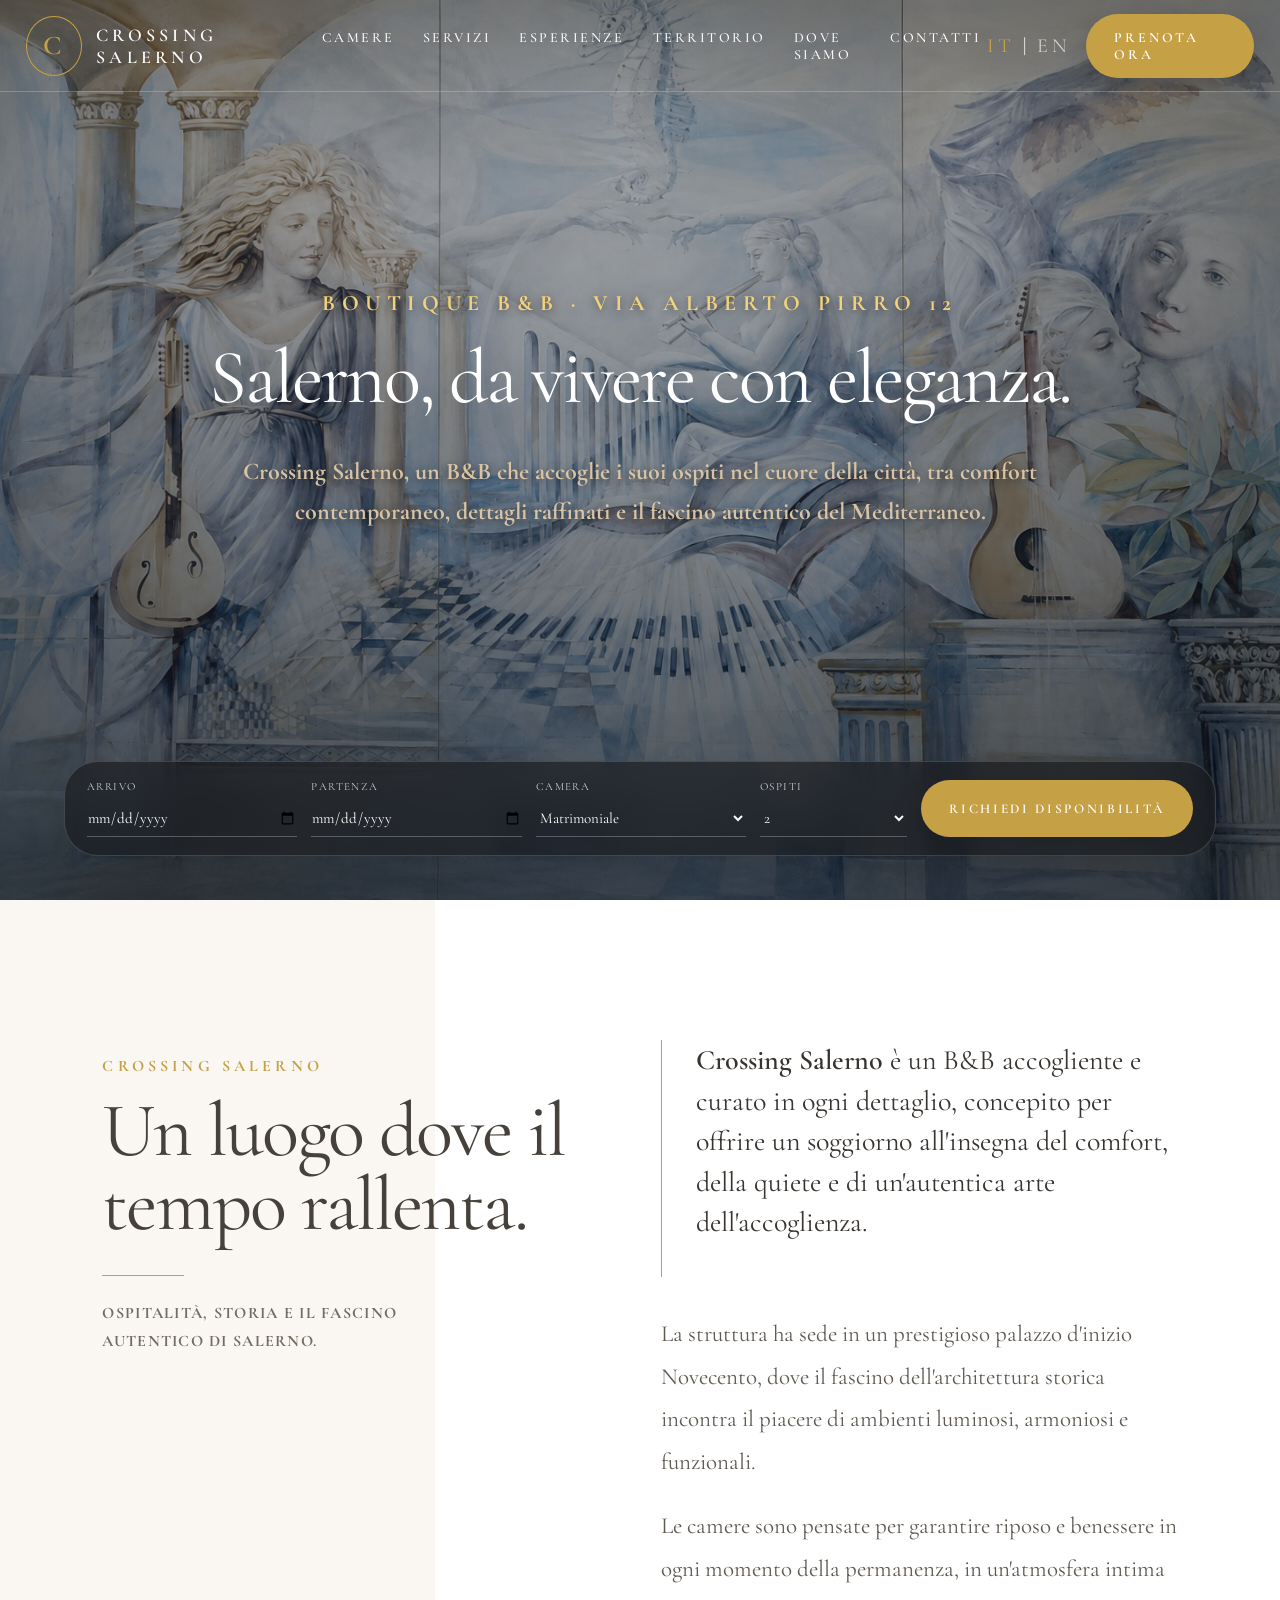
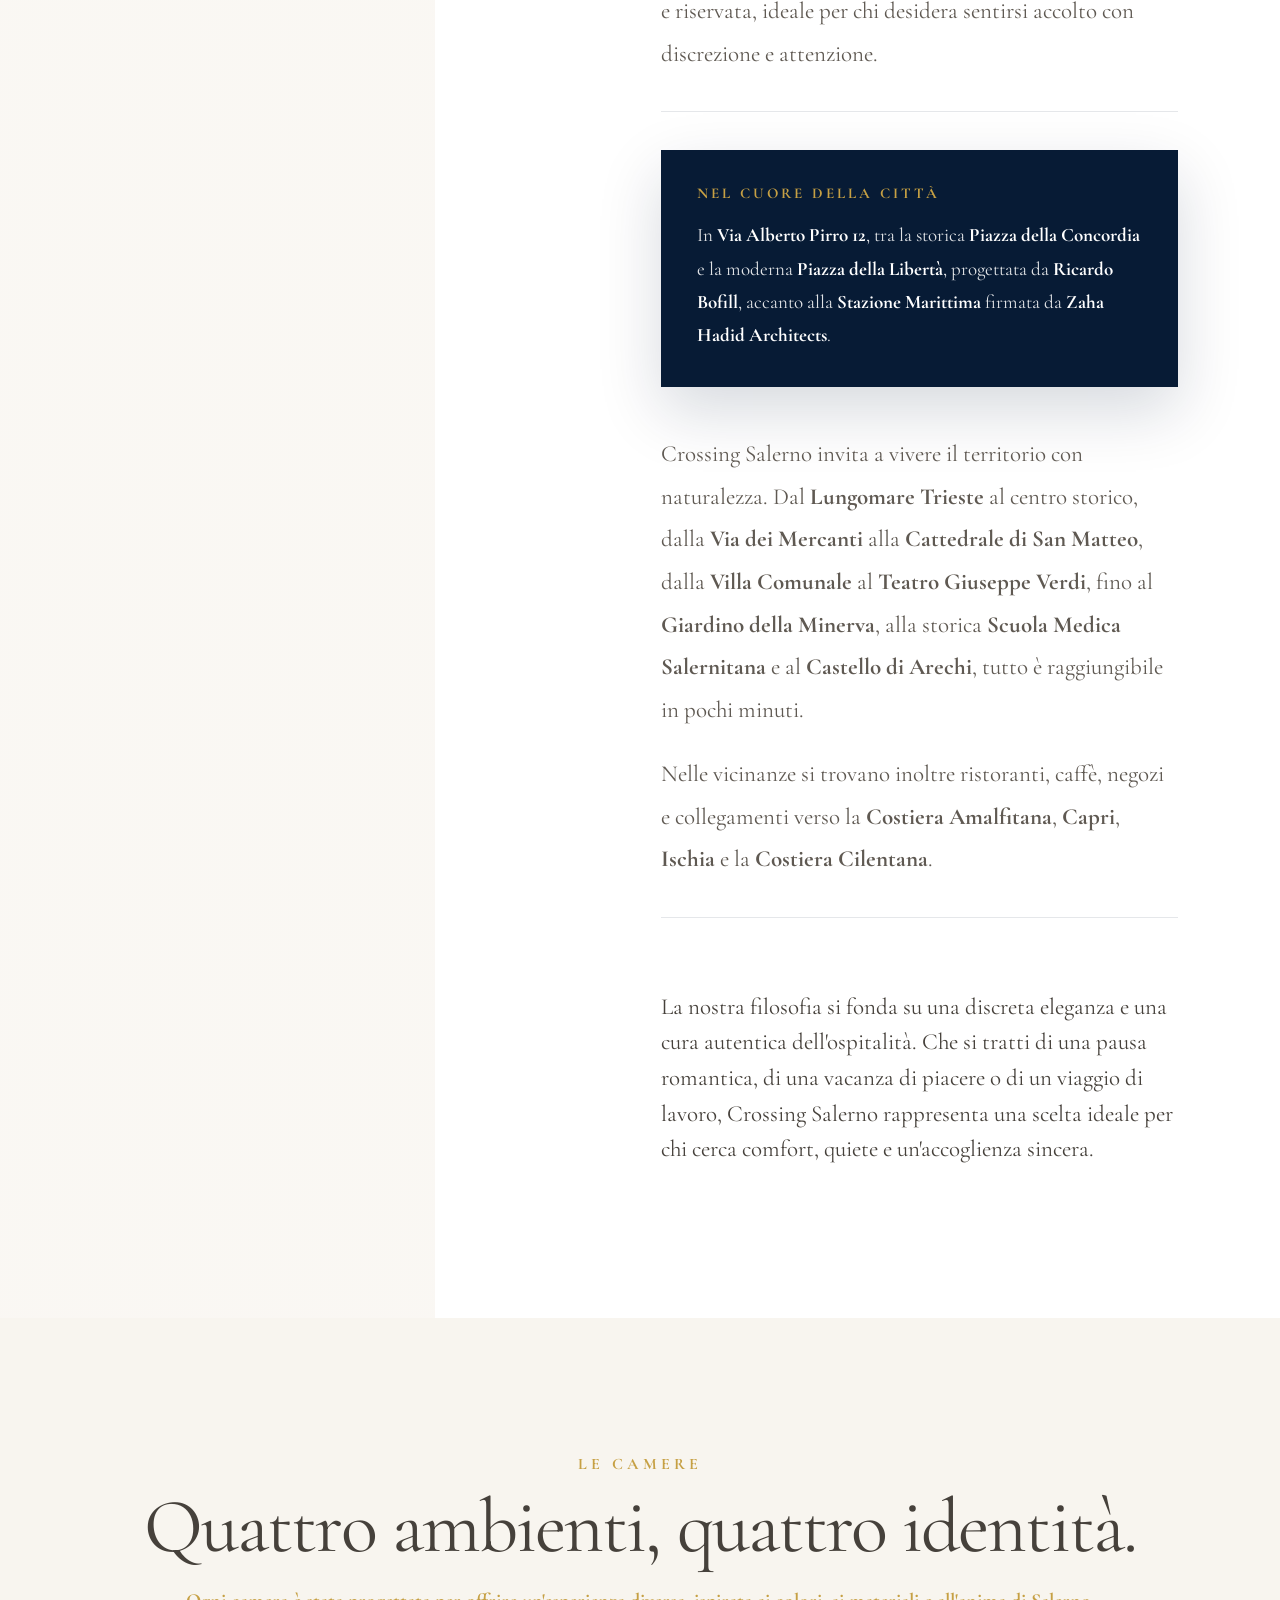
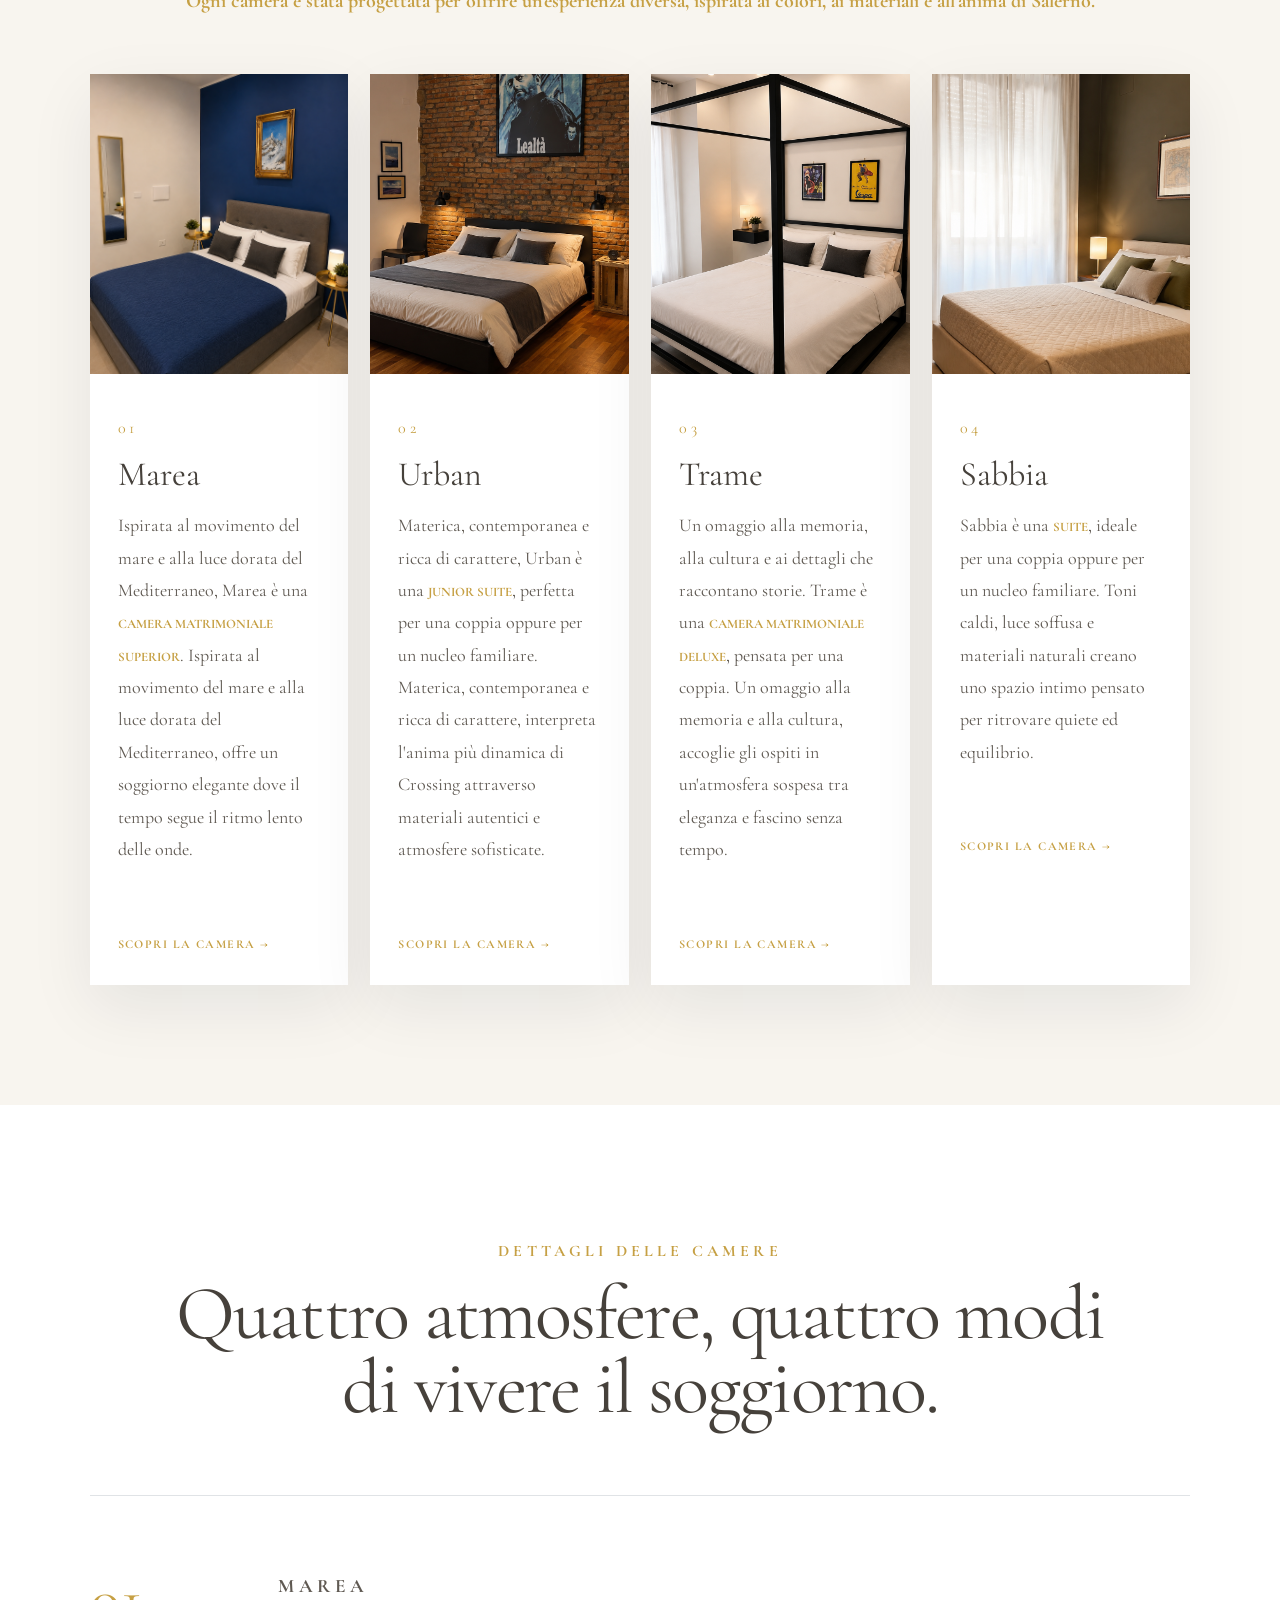
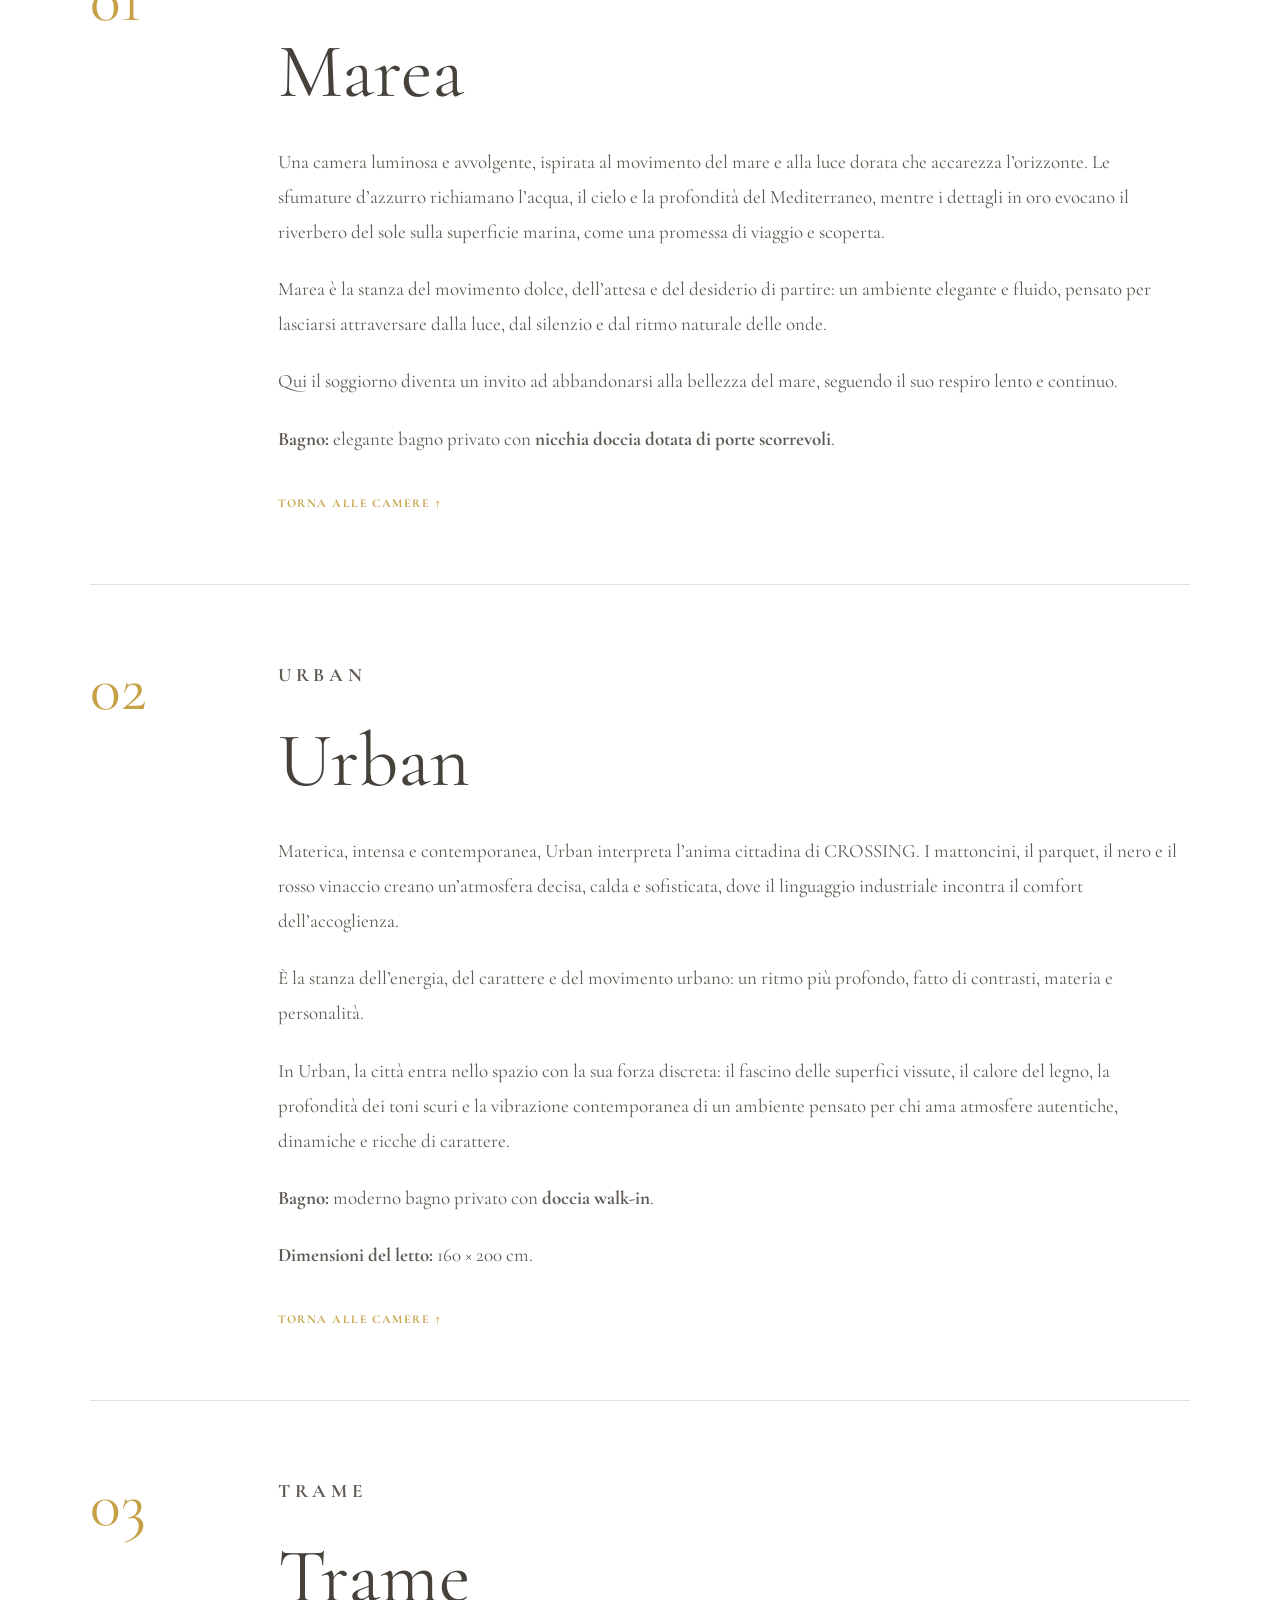
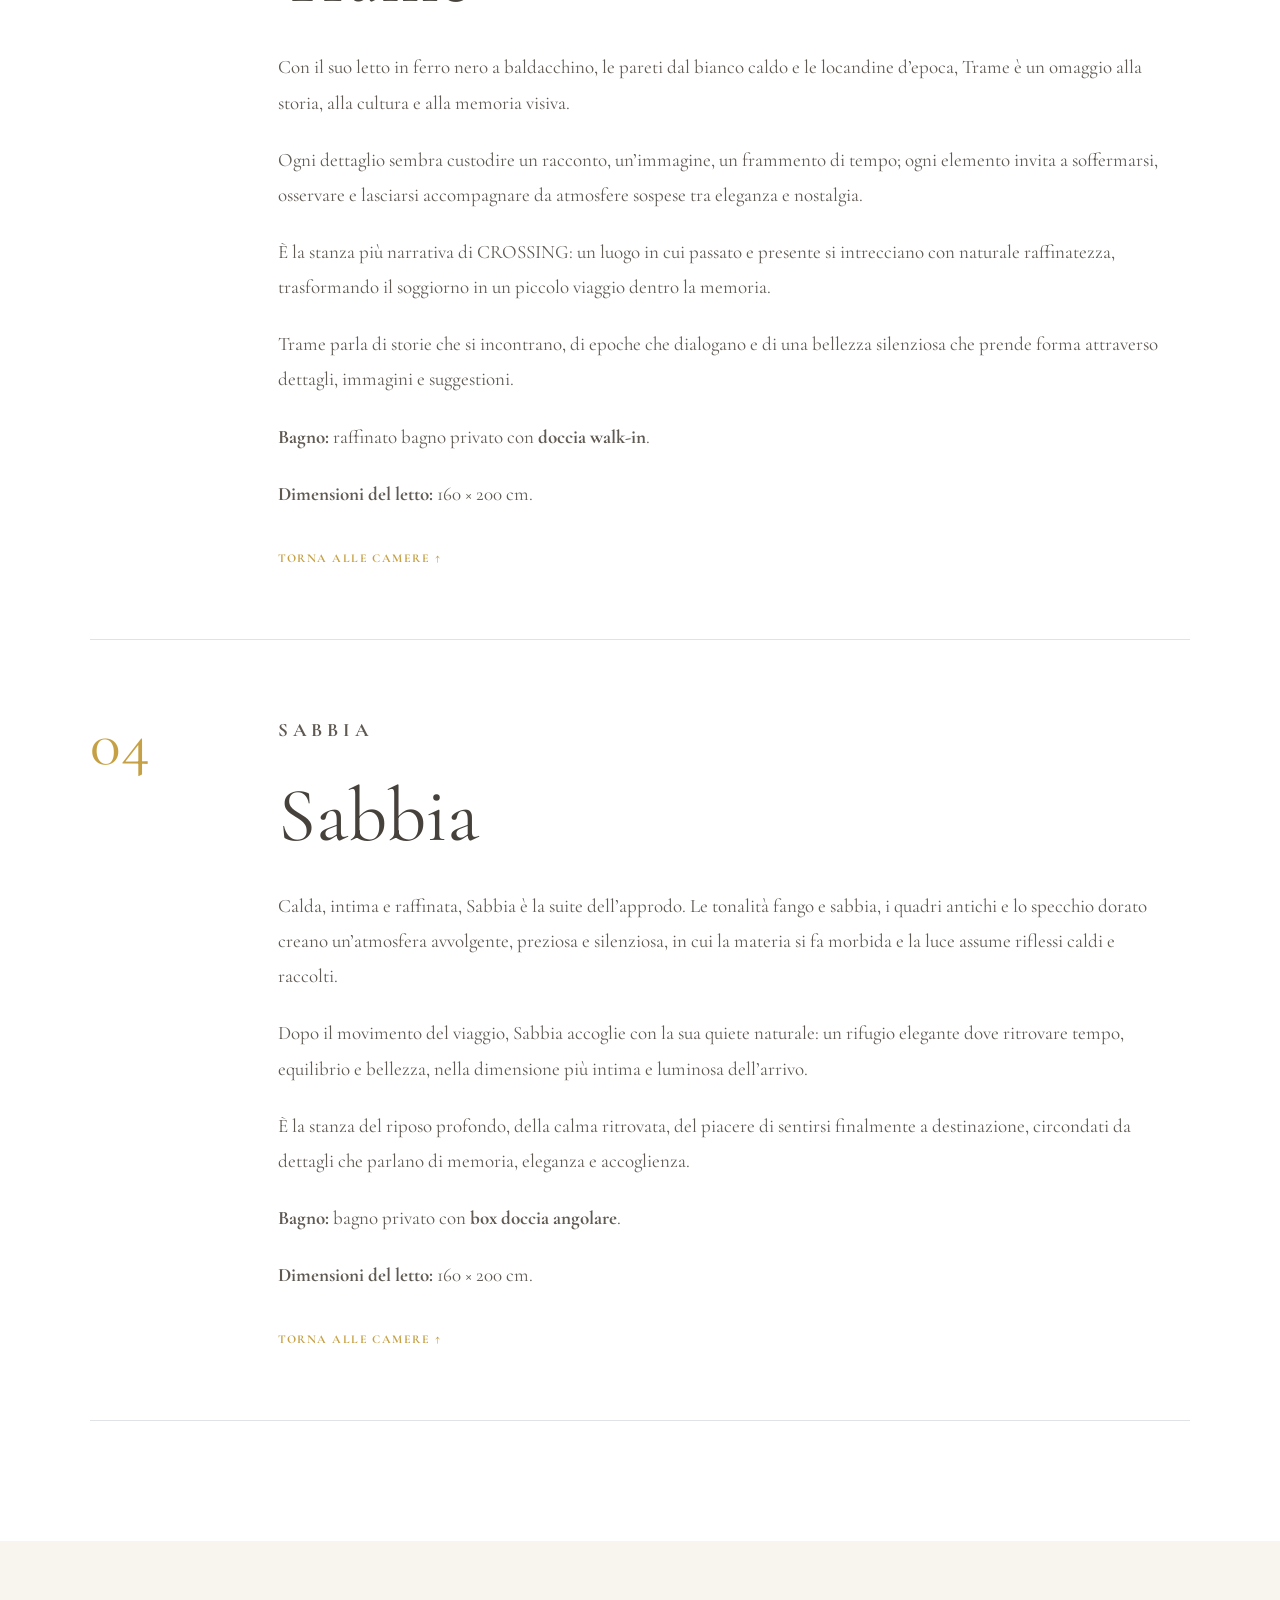
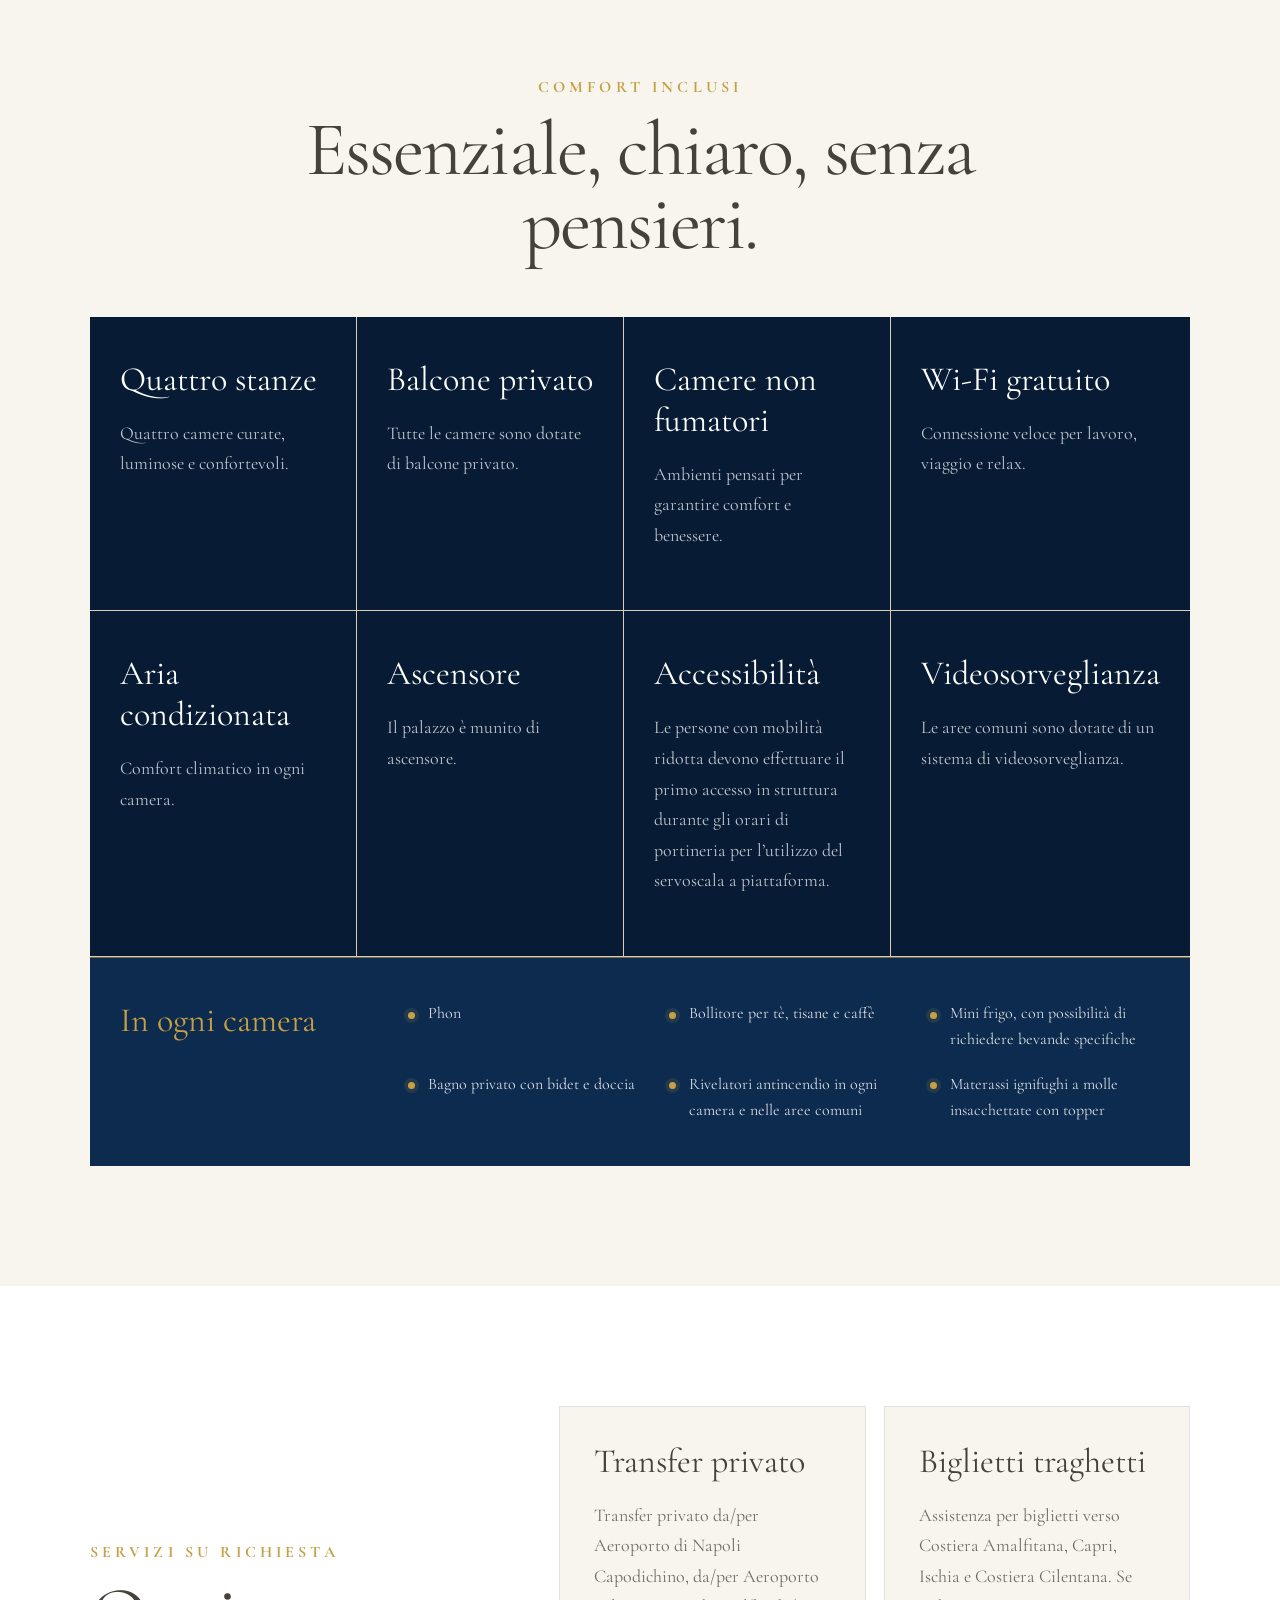
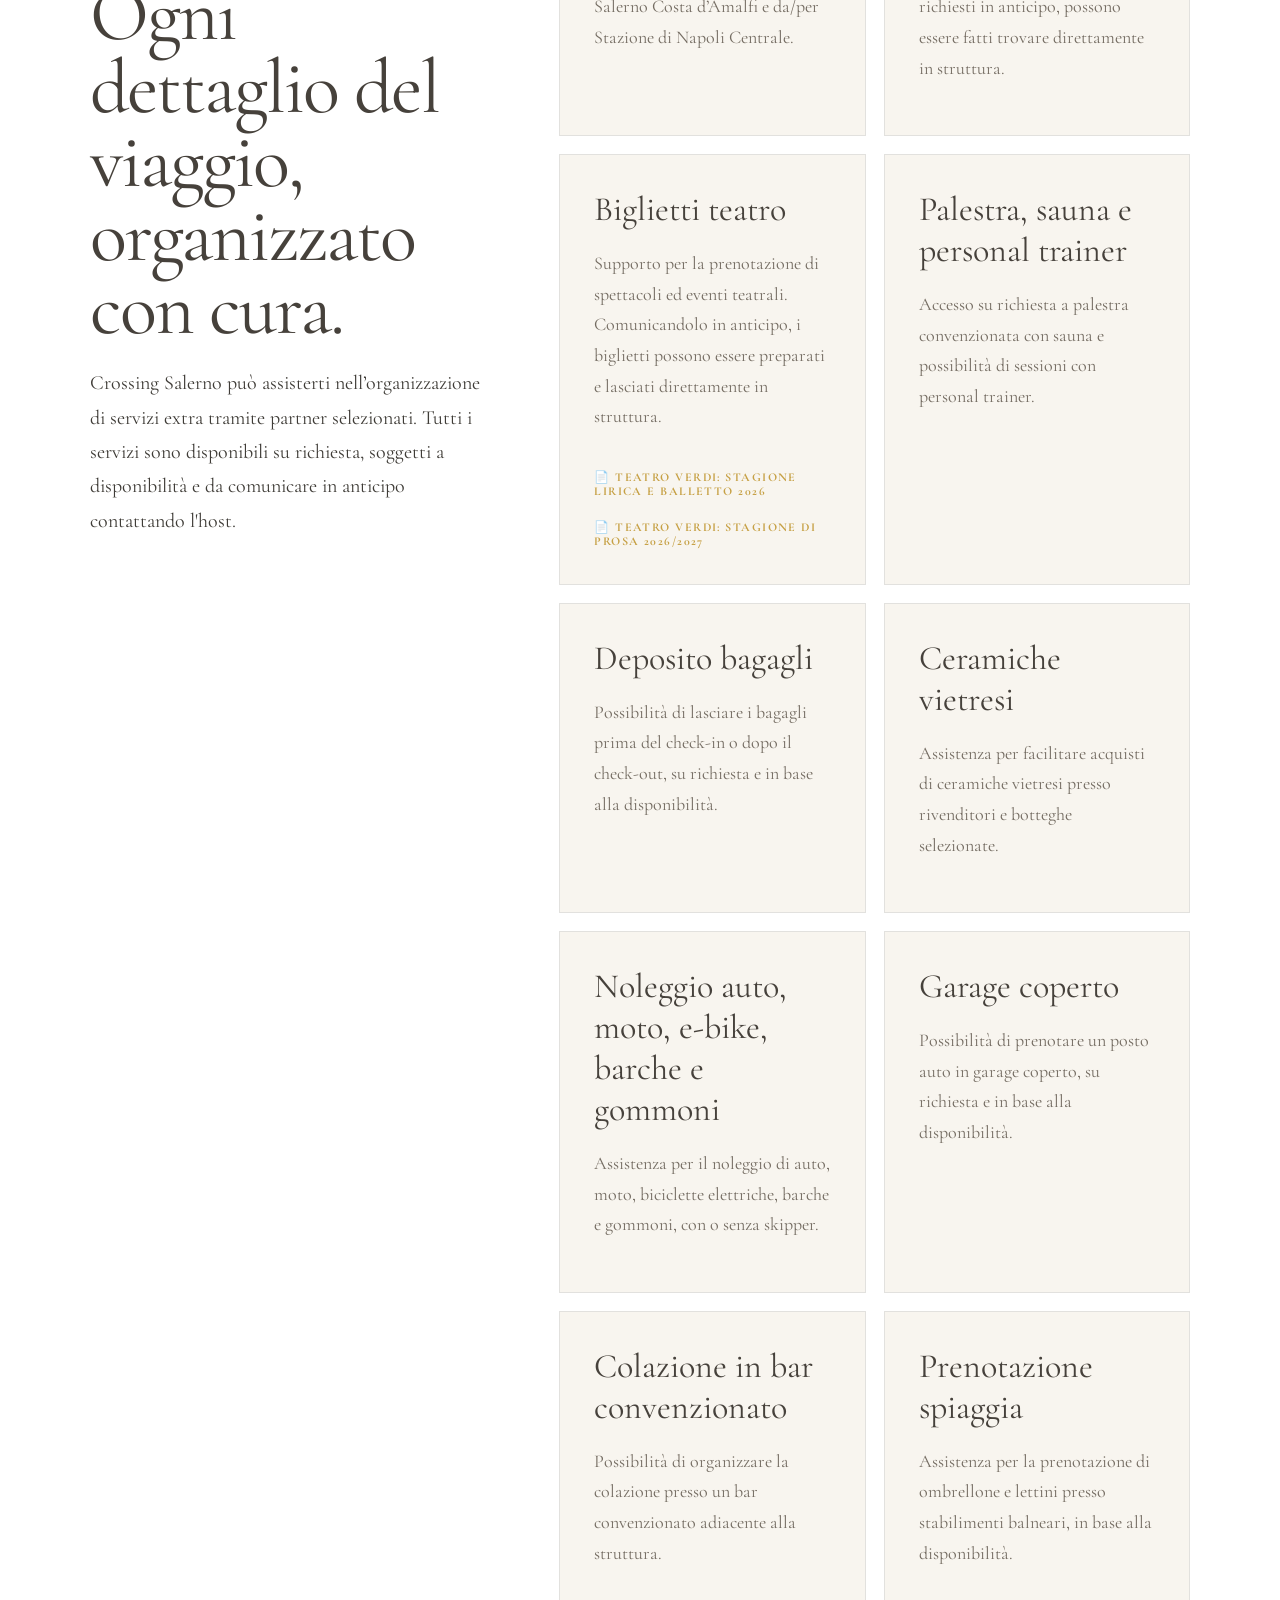
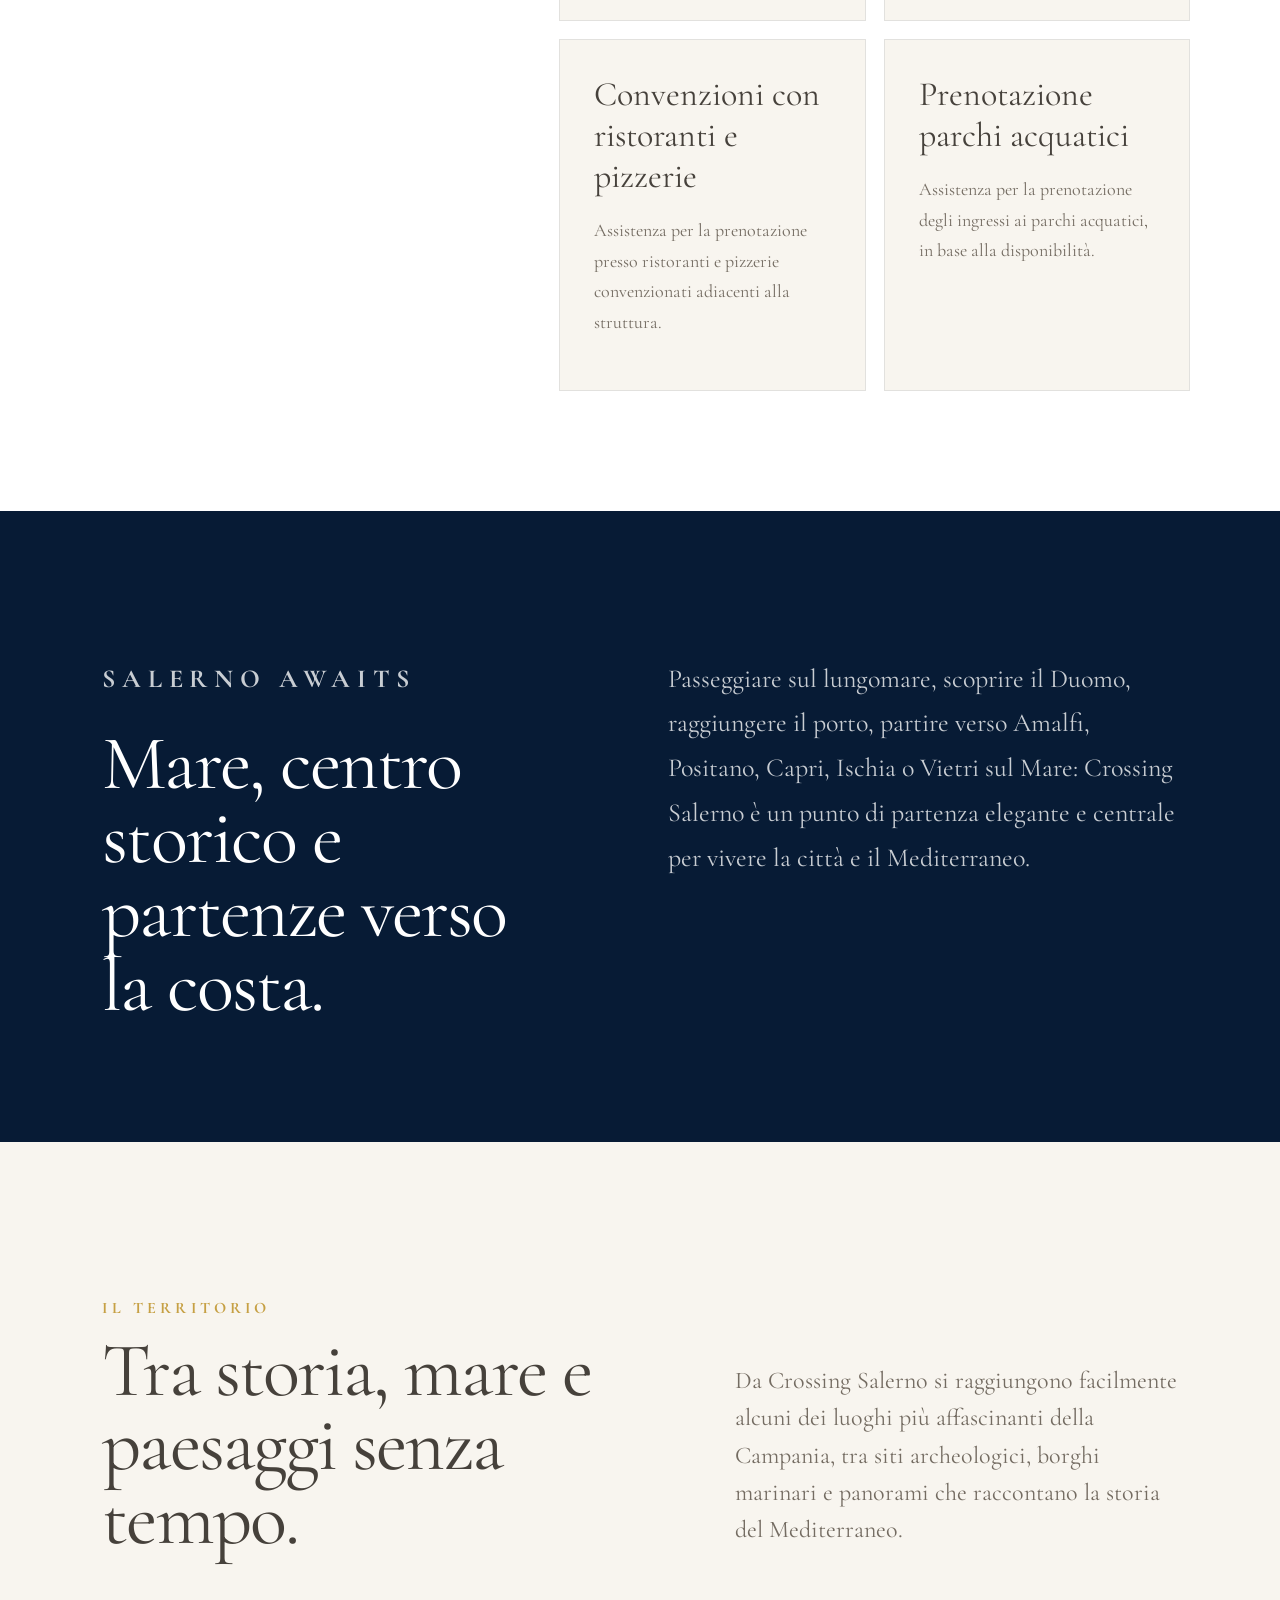
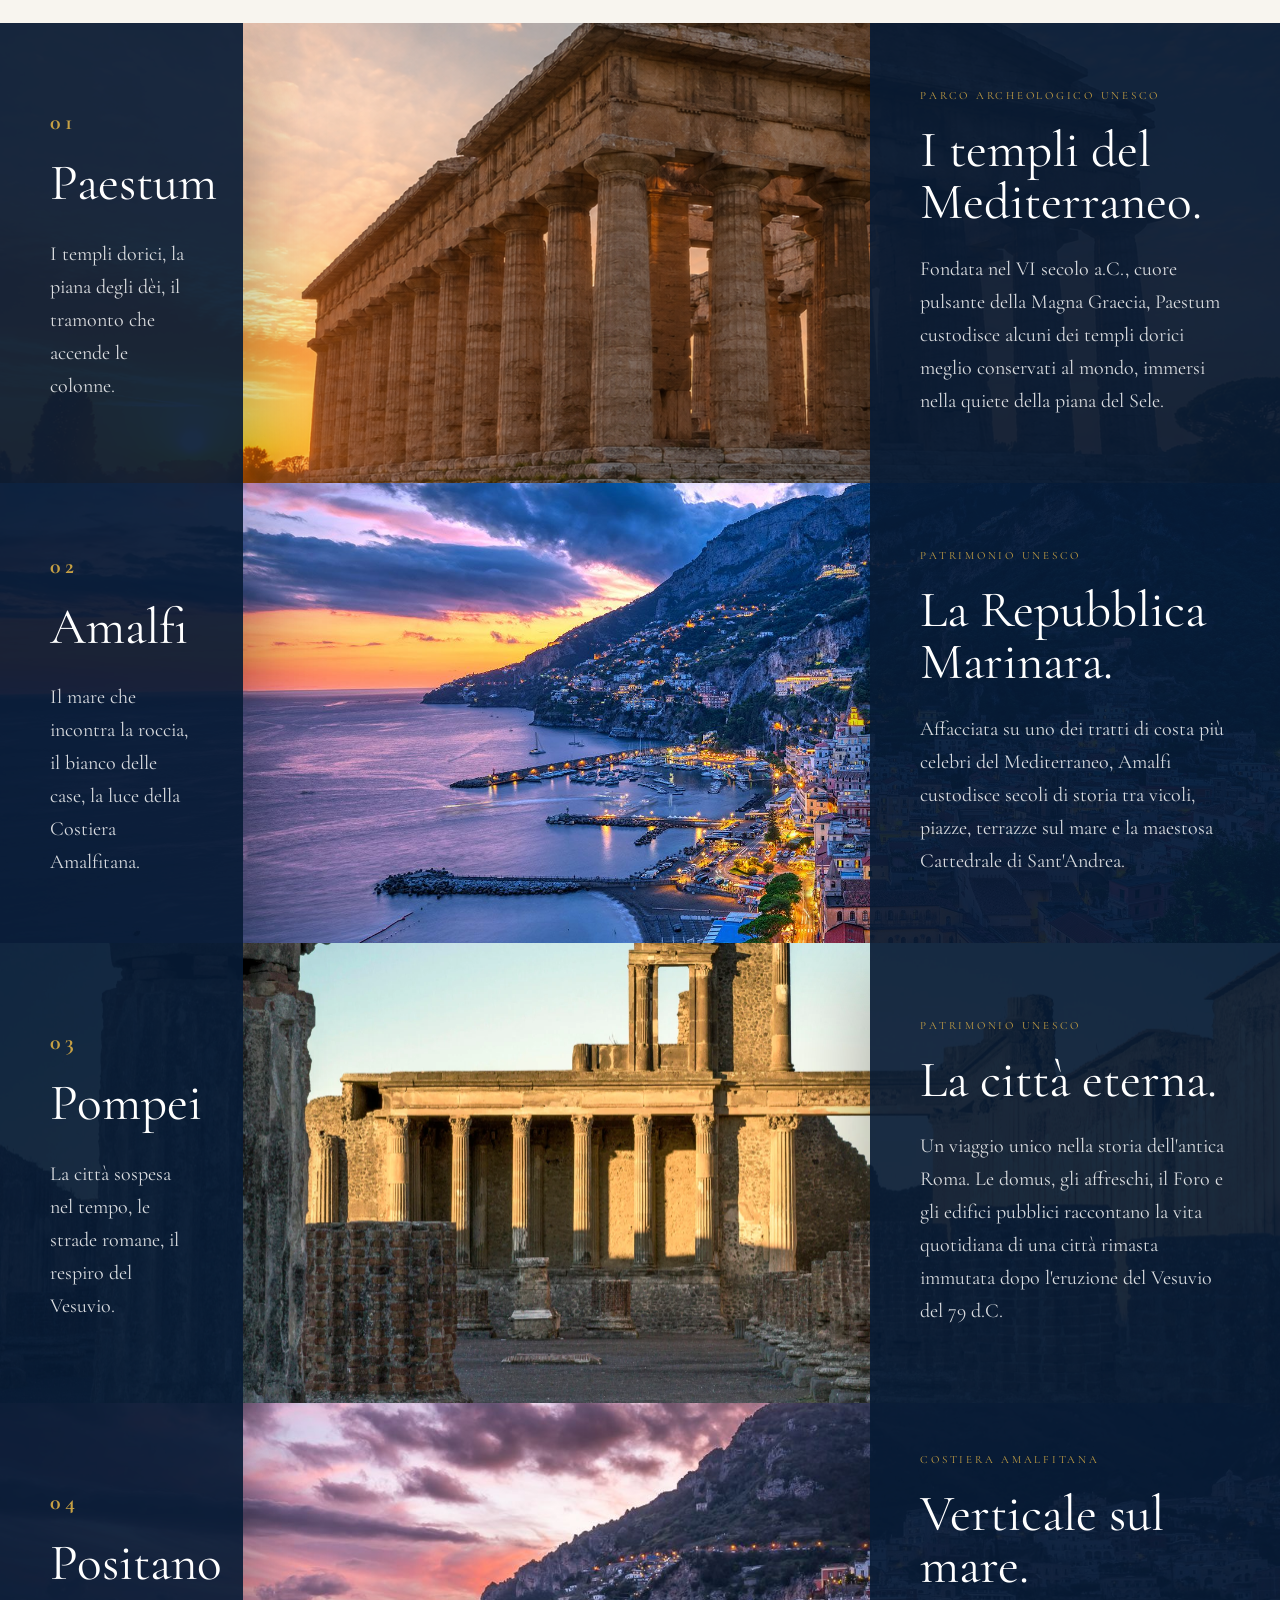
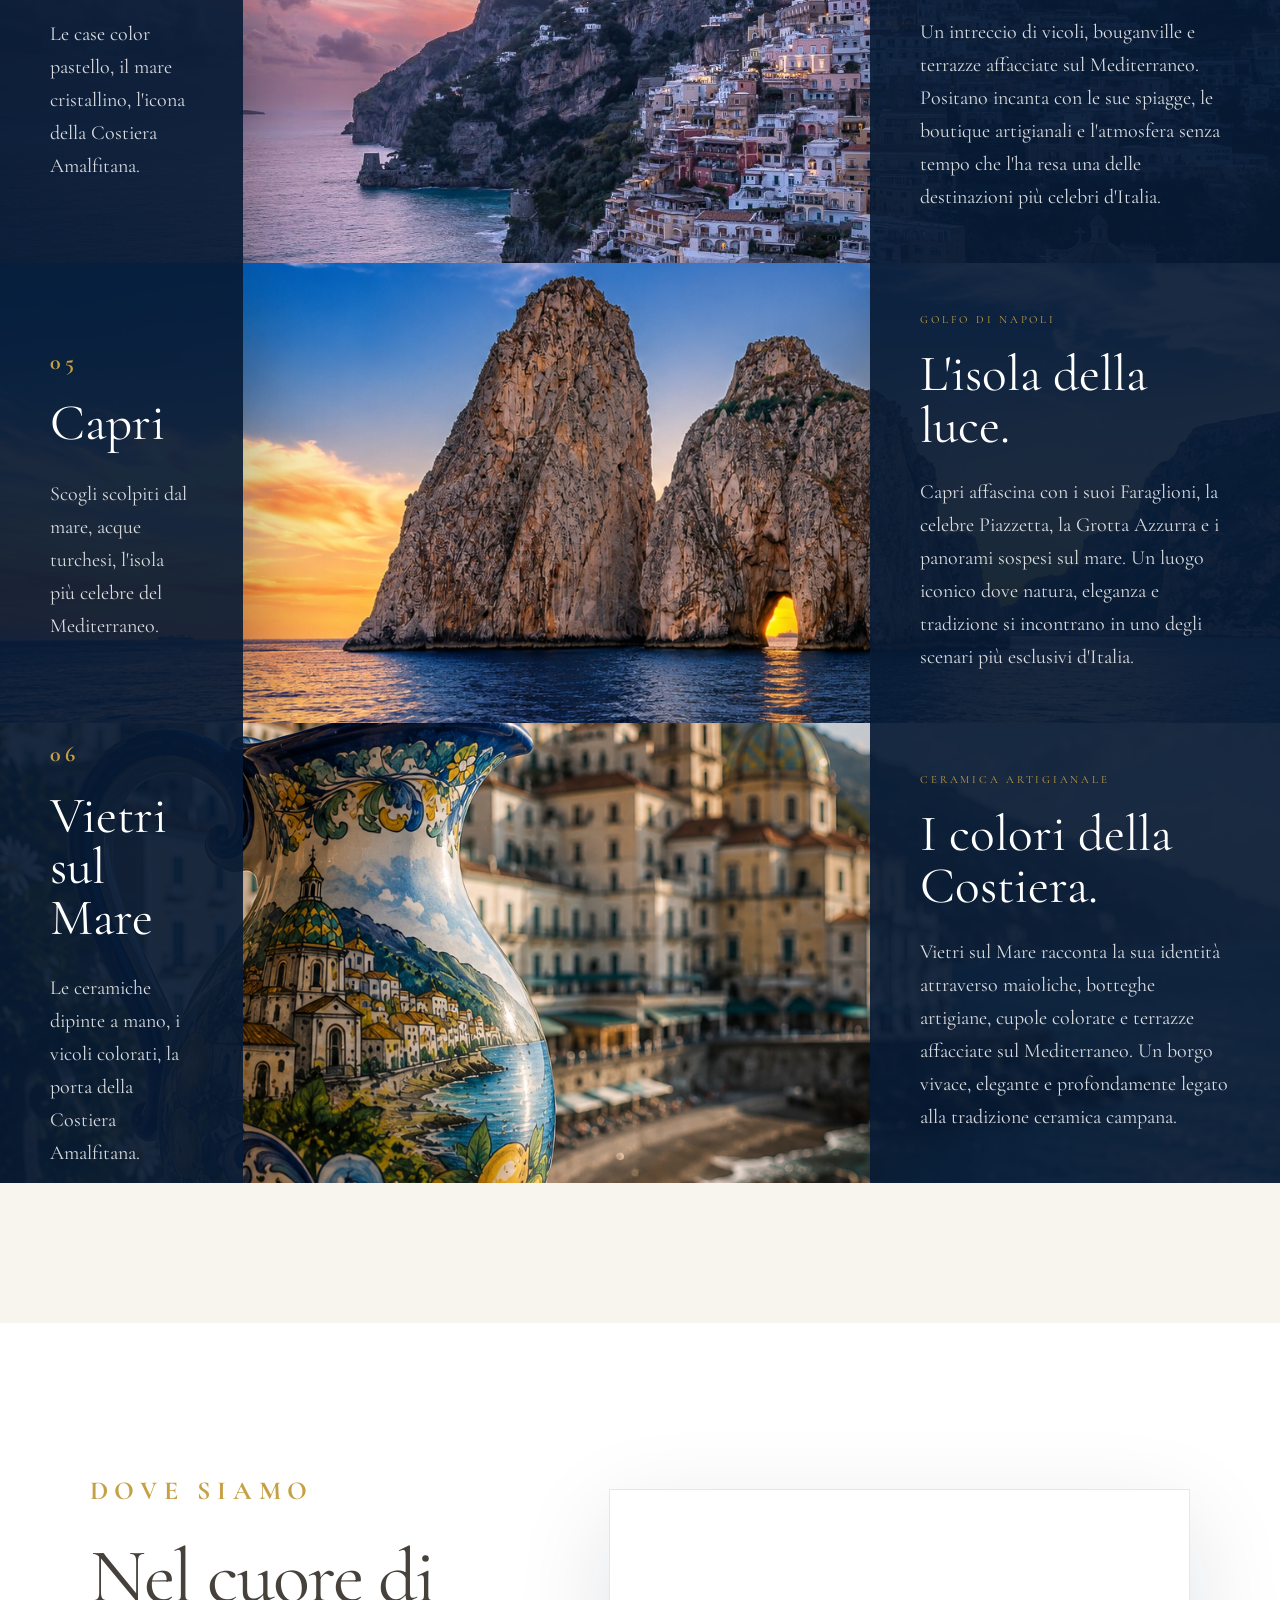
==== index.html @ b78e96ce "Add files via upload" ====
<!DOCTYPE html>

<html lang="it">
<head>
<meta charset="utf-8"/>
<meta content="width=device-width, initial-scale=1" name="viewport"/>
<title>Crossing Salerno | Boutique B&amp;B in centro a Salerno</title>
<meta content="Crossing Salerno è un boutique B&amp;B elegante in Via Alberto Pirro 12, nel cuore di Salerno. Quattro camere, balcone privato, camere non fumatori, ascensore, accessibilità e servizi su richiesta." data-i18n-content="siteDescription" name="description"/>
<link rel="canonical" href="https://crossingsalerno.it/">
<link rel="preload" as="image" href="homepage.jpg" type="image/jpeg"/>
<link href="https://fonts.googleapis.com" rel="preconnect"/>
<link crossorigin="" href="https://fonts.gstatic.com" rel="preconnect"/>
<link href="https://fonts.googleapis.com/css2?family=Cormorant+Garamond:wght@400;500;600;700&amp;display=swap" rel="stylesheet"/>
<link href="style.css" rel="stylesheet"/>
</head>
<body>
<header class="site-header" id="header">
<a aria-label="Crossing Salerno home" class="brand" data-i18n-aria-label="brandHome" href="#home">
<span class="brand-mark">C</span>
<span class="brand-text">Crossing Salerno</span>
</a>
<nav class="nav" id="nav">
<a data-i18n="navRooms" href="#camere">Camere</a>
<a data-i18n="navServices" href="#servizi">Servizi</a>
<a data-i18n="navExperiences" href="#servizi-su-richiesta">Esperienze</a>
<a data-i18n="navTerritory" href="#territorio">Territorio</a>
<a data-i18n="navLocation" href="#dove-siamo">Dove siamo</a>
<a data-i18n="navContacts" href="#contatti">Contatti</a>
</nav>
<div class="header-actions">
<div aria-label="Selettore lingua" class="lang-switch" data-i18n-aria-label="languageSelector">
<button aria-pressed="true" class="lang-btn active" data-lang="it" type="button">IT</button>
<span>|</span>
<button aria-pressed="false" class="lang-btn" data-lang="en" type="button">EN</button>
</div>
<a class="top-book" data-i18n="bookNow" href="#prenota">Prenota ora</a>
</div>
</header>
<main>
<section class="hero" id="home">
<div class="hero-shade"></div>
<div class="hero-content">
<p class="kicker" data-i18n="heroKicker">Boutique B&amp;B · Via Alberto Pirro 12</p>
<h1 data-i18n="heroTitle">Salerno, da vivere con eleganza.</h1>
<p data-i18n="heroText">
        Crossing Salerno, un B&B che accoglie i suoi ospiti nel cuore della città, tra comfort contemporaneo,
        dettagli raffinati e il fascino autentico del Mediterraneo.
      </p>
</div>
<form class="booking-panel compact-booking" id="prenota">
<label><span data-i18n="arrival">Arrivo</span><input name="arrivo" required="" type="date"/></label>
<label><span data-i18n="departure">Partenza</span><input name="partenza" required="" type="date"/></label>
<label><span data-i18n="roomType">Camera</span>
<select name="camera">
<option data-i18n="roomOptionDouble" value="double">Matrimoniale</option>
<option data-i18n="roomOptionQuad" value="quadruple">Quadrupla</option>
<option data-i18n="roomOptionAny" value="firstAvailable">Prima disponibile</option>
</select>
</label>
<label><span data-i18n="guests">Ospiti</span>
<select name="ospiti">
<option>1</option><option selected="">2</option><option>3</option><option>4</option>
</select>
</label>
<button data-i18n="requestAvailability" type="submit">Richiedi disponibilità</button>
</form>
</section>
<section class="editorial editorial-refined" id="intro">
<div class="editorial-title">
<p class="kicker" data-i18n="introKicker">Crossing Salerno</p>
<h2 data-i18n="introTitle">Un luogo dove il tempo rallenta.</h2>
<span aria-hidden="true" class="editorial-line"></span>
<p class="editorial-caption" data-i18n="introCaption">Ospitalità, storia e il fascino autentico di Salerno.</p>
</div>
<div class="editorial-copy">
<p class="editorial-lead" data-i18n-html="introLead"><strong>Crossing Salerno</strong> è un B&amp;B accogliente e curato in ogni dettaglio, concepito per offrire un soggiorno all'insegna del comfort, della quiete e di un'autentica arte dell'accoglienza.</p>
<div class="editorial-block">
<p data-i18n="introHistory">La struttura ha sede in un prestigioso palazzo d'inizio Novecento, dove il fascino dell'architettura storica incontra il piacere di ambienti luminosi, armoniosi e funzionali.</p>
<p data-i18n="introRooms">Le camere sono pensate per garantire riposo e benessere in ogni momento della permanenza, in un'atmosfera intima e riservata, ideale per chi desidera sentirsi accolto con discrezione e attenzione.</p>
</div>
<aside class="editorial-highlight">
<span class="highlight-label" data-i18n="introHighlightLabel">Nel cuore della città</span>
<p data-i18n-html="introLocation">In <strong>Via Alberto Pirro 12</strong>, tra la storica <strong>Piazza della Concordia</strong> e la moderna <strong>Piazza della Libertà</strong>, progettata da <strong>Ricardo Bofill</strong>, accanto alla <strong>Stazione Marittima</strong> firmata da <strong>Zaha Hadid Architects</strong>.</p>
</aside>
<div class="editorial-block">
<p data-i18n-html="introExplore">Crossing Salerno invita a vivere il territorio con naturalezza. Dal <strong>Lungomare Trieste</strong> al centro storico, dalla <strong>Via dei Mercanti</strong> alla <strong>Cattedrale di San Matteo</strong>, dalla <strong>Villa Comunale</strong> al <strong>Teatro Giuseppe Verdi</strong>, fino al <strong>Giardino della Minerva</strong>, alla storica <strong>Scuola Medica Salernitana</strong> e al <strong>Castello di Arechi</strong>, tutto è raggiungibile in pochi minuti.</p>
<p data-i18n-html="introNearby">Nelle vicinanze si trovano inoltre ristoranti, caffè, negozi e collegamenti verso la <strong>Costiera Amalfitana</strong>, <strong>Capri</strong>, <strong>Ischia</strong> e la <strong>Costiera Cilentana</strong>.</p>
</div>
<p class="editorial-closing" data-i18n="introClosing">La nostra filosofia si fonda su una discreta eleganza e una cura autentica dell'ospitalità. Che si tratti di una pausa romantica, di una vacanza di piacere o di un viaggio di lavoro, Crossing Salerno rappresenta una scelta ideale per chi cerca comfort, quiete e un'accoglienza sincera.</p>
</div>
</section>
<section class="rooms-section" id="camere">
<div class="section-head"><p class="kicker" data-i18n="roomsKicker">Le camere</p><h2 data-i18n="roomsTitle">Quattro ambienti, quattro identità.</h2><p data-i18n="roomsIntro">Ogni camera è stata progettata per offrire un'esperienza diversa, ispirata ai colori, ai materiali e all'anima di Salerno.</p></div>
<div class="room-grid">
<article class="room-card"><div class="photo photo-1"></div><div><p>01</p><h3>Marea</h3><span><em data-i18n-html="roomCardMarea">Ispirata al movimento del mare e alla luce dorata del Mediterraneo, Marea è una <strong>CAMERA MATRIMONIALE SUPERIOR</strong>. Ispirata al movimento del mare e alla luce dorata del Mediterraneo, offre un soggiorno elegante dove il tempo segue il ritmo lento delle onde.</em><br/><br/><a class="room-link" data-i18n="discoverRoom" href="#camera-marea">Scopri la camera →</a></span></div></article>
<article class="room-card"><div class="photo photo-2"></div><div><p>02</p><h3>Urban</h3><span><em data-i18n-html="roomCardUrban">Materica, contemporanea e ricca di carattere, Urban è una <strong>JUNIOR SUITE</strong>, perfetta per una coppia oppure per un nucleo familiare. Materica, contemporanea e ricca di carattere, interpreta l'anima più dinamica di Crossing attraverso materiali autentici e atmosfere sofisticate.</em><br/><br/><a class="room-link" data-i18n="discoverRoom" href="#camera-urban">Scopri la camera →</a></span></div></article>
<article class="room-card"><div class="photo photo-3"></div><div><p>03</p><h3>Trame</h3><span><em data-i18n-html="roomCardTrame">Un omaggio alla memoria, alla cultura e ai dettagli che raccontano storie. Trame è una <strong>CAMERA MATRIMONIALE DELUXE</strong>, pensata per una coppia. Un omaggio alla memoria e alla cultura, accoglie gli ospiti in un'atmosfera sospesa tra eleganza e fascino senza tempo.</em><br/><br/><a class="room-link" data-i18n="discoverRoom" href="#camera-trame">Scopri la camera →</a></span></div></article>
<article class="room-card">
  <div class="photo photo-4"></div>

  <div>
    <p>04</p>
    <h3>Sabbia</h3>

    <span>
      <em data-i18n-html="roomCardSabbia">
        Sabbia è una <strong>SUITE</strong>, ideale per una coppia oppure per un nucleo familiare. Toni caldi, luce soffusa e materiali naturali creano uno spazio intimo pensato per ritrovare quiete ed equilibrio.
      </em>

      <br><br>

      <a class="room-link" data-i18n="discoverRoom" href="#camera-sabbia">
        Scopri la camera →
      </a>
    </span>
  </div>
</article>
</div></section>
<section class="room-details" id="dettagli-camere">
<div class="section-head">
<p class="kicker" data-i18n="roomDetailsKicker">Dettagli delle camere</p>
<h2 data-i18n="roomDetailsTitle">Quattro atmosfere, quattro modi di vivere il soggiorno.</h2>
</div>
<article class="room-detail" id="camera-marea">
<div class="room-detail-number">01</div>
<div class="room-detail-content">
<p class="kicker">Marea</p>
<h3>Marea</h3>
<p data-i18n="mareaP1">Una camera luminosa e avvolgente, ispirata al movimento del mare e alla luce dorata che accarezza l’orizzonte. Le sfumature d’azzurro richiamano l’acqua, il cielo e la profondità del Mediterraneo, mentre i dettagli in oro evocano il riverbero del sole sulla superficie marina, come una promessa di viaggio e scoperta.</p>
<p data-i18n="mareaP2">Marea è la stanza del movimento dolce, dell’attesa e del desiderio di partire: un ambiente elegante e fluido, pensato per lasciarsi attraversare dalla luce, dal silenzio e dal ritmo naturale delle onde.</p>
<p data-i18n="mareaP3">Qui il soggiorno diventa un invito ad abbandonarsi alla bellezza del mare, seguendo il suo respiro lento e continuo.</p><p data-i18n-html="mareaBath"><strong>Bagno:</strong> elegante bagno privato con <strong>nicchia doccia dotata di porte scorrevoli</strong>.</p>
<a class="back-to-rooms" data-i18n="backToRooms" href="#camere">Torna alle camere ↑</a>
</div>
</article>
<article class="room-detail" id="camera-urban">
<div class="room-detail-number">02</div>
<div class="room-detail-content">
<p class="kicker">Urban</p>
<h3>Urban</h3>
<p data-i18n="urbanP1">Materica, intensa e contemporanea, Urban interpreta l’anima cittadina di CROSSING. I mattoncini, il parquet, il nero e il rosso vinaccio creano un’atmosfera decisa, calda e sofisticata, dove il linguaggio industriale incontra il comfort dell’accoglienza.</p>
<p data-i18n="urbanP2">È la stanza dell’energia, del carattere e del movimento urbano: un ritmo più profondo, fatto di contrasti, materia e personalità.</p>
<p data-i18n="urbanP3">In Urban, la città entra nello spazio con la sua forza discreta: il fascino delle superfici vissute, il calore del legno, la profondità dei toni scuri e la vibrazione contemporanea di un ambiente pensato per chi ama atmosfere autentiche, dinamiche e ricche di carattere.</p>
<p data-i18n-html="urbanBath"><strong>Bagno:</strong> moderno bagno privato con <strong>doccia walk-in</strong>.</p>
<p data-i18n-html="urbanBed"><strong>Dimensioni del letto:</strong> 160 × 200 cm.</p>
<a class="back-to-rooms" data-i18n="backToRooms" href="#camere">Torna alle camere ↑</a>
</div>
</article>
<article class="room-detail" id="camera-trame">
<div class="room-detail-number">03</div>
<div class="room-detail-content">
<p class="kicker">Trame</p>
<h3>Trame</h3>
<p data-i18n="trameP1">Con il suo letto in ferro nero a baldacchino, le pareti dal bianco caldo e le locandine d’epoca, Trame è un omaggio alla storia, alla cultura e alla memoria visiva.</p>
<p data-i18n="trameP2">Ogni dettaglio sembra custodire un racconto, un’immagine, un frammento di tempo; ogni elemento invita a soffermarsi, osservare e lasciarsi accompagnare da atmosfere sospese tra eleganza e nostalgia.</p>
<p data-i18n="trameP3">È la stanza più narrativa di CROSSING: un luogo in cui passato e presente si intrecciano con naturale raffinatezza, trasformando il soggiorno in un piccolo viaggio dentro la memoria.</p>
<p data-i18n="trameP4">Trame parla di storie che si incontrano, di epoche che dialogano e di una bellezza silenziosa che prende forma attraverso dettagli, immagini e suggestioni.</p>
<p data-i18n-html="trameBath"><strong>Bagno:</strong> raffinato bagno privato con <strong>doccia walk-in</strong>.</p>
<p data-i18n-html="trameBed"><strong>Dimensioni del letto:</strong> 160 × 200 cm.</p>
<a class="back-to-rooms" data-i18n="backToRooms" href="#camere">Torna alle camere ↑</a>
</div>
</article>
<article class="room-detail" id="camera-sabbia">
<div class="room-detail-number">04</div>
<div class="room-detail-content">
<p class="kicker">Sabbia</p>
<h3>Sabbia</h3>
<p data-i18n="sabbiaP1">Calda, intima e raffinata, Sabbia è la suite dell’approdo. Le tonalità fango e sabbia, i quadri antichi e lo specchio dorato creano un’atmosfera avvolgente, preziosa e silenziosa, in cui la materia si fa morbida e la luce assume riflessi caldi e raccolti.</p>
<p data-i18n="sabbiaP2">Dopo il movimento del viaggio, Sabbia accoglie con la sua quiete naturale: un rifugio elegante dove ritrovare tempo, equilibrio e bellezza, nella dimensione più intima e luminosa dell’arrivo.</p>
<p data-i18n="sabbiaP3">È la stanza del riposo profondo, della calma ritrovata, del piacere di sentirsi finalmente a destinazione, circondati da dettagli che parlano di memoria, eleganza e accoglienza.</p>
<p data-i18n-html="sabbiaBath"><strong>Bagno:</strong> bagno privato con <strong>box doccia angolare</strong>.</p>
<p data-i18n-html="sabbiaBed"><strong>Dimensioni del letto:</strong> 160 × 200 cm.</p>
<a class="back-to-rooms" data-i18n="backToRooms" href="#camere">Torna alle camere ↑</a>
</div>
</article>
</section>
<section class="services" id="servizi">
<div class="section-head narrow">
<p class="kicker" data-i18n="servicesKicker">Comfort inclusi</p>
<h2 data-i18n="servicesTitle">Essenziale, chiaro, senza pensieri.</h2>
</div>
<div class="service-grid">
<article><h3 data-i18n="s1t">Quattro stanze</h3><p data-i18n="s1p">Quattro camere curate, luminose e confortevoli.</p></article>
<article><h3 data-i18n="s2t">Balcone privato</h3><p data-i18n="s2p">Tutte le camere sono dotate di balcone privato.</p></article>
<article><h3 data-i18n="s3t">Camere non fumatori</h3><p data-i18n="s3p">Ambienti pensati per garantire comfort e benessere.</p></article>
<article><h3 data-i18n="s4t">Wi‑Fi gratuito</h3><p data-i18n="s4p">Connessione veloce per lavoro, viaggio e relax.</p></article>
<article><h3 data-i18n="s5t">Aria condizionata</h3><p data-i18n="s5p">Comfort climatico in ogni camera.</p></article>
<article><h3 data-i18n="s6t">Ascensore</h3><p data-i18n="s6p">Il palazzo è munito di ascensore.</p></article>
<article class="service-accessibility"><h3 data-i18n="s7t">Accessibilità</h3><p data-i18n="s7p">Le persone con mobilità ridotta devono effettuare il primo accesso in struttura durante gli orari di portineria per l’utilizzo del servoscala a piattaforma.</p></article>
<article class="service-surveillance"><h3 data-i18n="s8t">Videosorveglianza</h3><p data-i18n="s8p">Le aree comuni sono dotate di un sistema di videosorveglianza.</p></article>
<article class="room-amenities">
<h3 data-i18n="roomAmenitiesTitle">In ogni camera</h3>
<ul class="room-amenities-list">
<li data-i18n="amenityHairdryer">Phon</li>
<li data-i18n="amenityKettle">Bollitore per tè, tisane e caffè</li>
<li data-i18n="amenityMiniFridge">Mini frigo, con possibilità di richiedere bevande specifiche</li>
<li data-i18n="amenityBathroom">Bagno privato con bidet e doccia</li>
<li data-i18n="amenityFireSafety">Rivelatori antincendio in ogni camera e nelle aree comuni</li>
<li data-i18n="amenityMattress">Materassi ignifughi a molle insacchettate con topper</li>
</ul>
</article>
</div>
</section>
<section class="request" id="servizi-su-richiesta">
<div class="request-copy">
<p class="kicker" data-i18n="requestKicker">Servizi su richiesta</p>
<h2 data-i18n="requestTitle">Ogni dettaglio del viaggio, organizzato con cura.</h2>
<p data-i18n="requestText">Crossing Salerno può assisterti nell’organizzazione di servizi extra tramite partner selezionati. Tutti i servizi sono disponibili su richiesta, soggetti a disponibilità e da comunicare in anticipo contattando l'host.</p>
</div>
<div class="request-list">
<article><h3 data-i18n="r1t">Transfer privati</h3><p data-i18n="r1p">Transfer privato da/per Aeroporto di Napoli Capodichino, Aeroporto Salerno Costa d’Amalfi e Stazione di Napoli Centrale.</p></article>
<article><h3 data-i18n="r2t">Biglietti traghetti</h3><p data-i18n="r2p">Assistenza per biglietti verso Costiera Amalfitana, Capri, Ischia e Costiera Cilentana. Se richiesti in anticipo, possono essere fatti trovare direttamente in struttura.</p></article>
<article>

    <h3 data-i18n="r3t">Biglietti teatro</h3>

    <p data-i18n="r3p">
        Supporto per la prenotazione di spettacoli ed eventi teatrali.
        Consulta i programmi ufficiali del Teatro Verdi di Salerno e scegli
        gli spettacoli di tuo interesse.
    </p>

    <br>

    <a class="room-link"
       href="lirica 2.pdf"
       target="_blank">
        📄 Teatro Verdi: Stagione Lirica e Balletto 2026
    </a>

    <br><br>

    <a class="room-link"
       href="prosa-verdi2.pdf"
       target="_blank">
        📄 Teatro Verdi: Stagione di Prosa 2026/2027
    </a>

</article><article><h3 data-i18n="r4t">Palestra, sauna e personal trainer</h3><p data-i18n="r4p">Accesso su richiesta a palestra convenzionata con sauna e possibilità di sessioni con personal trainer.</p></article>
<article><h3 data-i18n="r5t">Deposito bagagli</h3><p data-i18n="r5p">Possibilità di lasciare i bagagli prima del check-in o dopo il check-out, su richiesta e in base alla disponibilità.</p></article>
<article><h3 data-i18n="r6t">Ceramiche vietresi</h3><p data-i18n="r6p">Assistenza per facilitare acquisti di ceramiche vietresi presso rivenditori e botteghe selezionate.</p></article>
<article><h3 data-i18n="r7t">Noleggio auto, moto, e-bike, barche e gommoni</h3><p data-i18n="r7p">Assistenza per il noleggio di auto, moto, biciclette elettriche, barche e gommoni, con o senza skipper.</p></article>
<article><h3 data-i18n="r8t">Garage coperto</h3><p data-i18n="r8p">Possibilità di prenotare un posto auto in garage coperto, su richiesta e in base alla disponibilità.</p></article>
<article><h3 data-i18n="r9t">Colazione in bar convenzionato</h3><p data-i18n="r9p">Possibilità di organizzare la colazione presso un bar convenzionato adiacente alla struttura.</p></article>
<article><h3 data-i18n="r10t">Prenotazione spiaggia</h3><p data-i18n="r10p">Assistenza per la prenotazione di ombrellone e lettini presso stabilimenti balneari, in base alla disponibilità.</p></article>
<article><h3 data-i18n="r11t">Convenzioni con ristoranti e pizzerie</h3><p data-i18n="r11p">Assistenza per la prenotazione presso ristoranti e pizzerie convenzionati adiacenti alla struttura.</p></article>
<article><h3 data-i18n="r12t">Prenotazione parchi acquatici</h3><p data-i18n="r12p">Assistenza per la prenotazione degli ingressi ai parchi acquatici, in base alla disponibilità.</p></article>
</div>
</section>
<section class="experiences" id="esperienze">
<div>
<p class="kicker" data-i18n="expKicker">Salerno awaits</p>
<h2 data-i18n="expTitle">Mare, centro storico e partenze verso la costa.</h2>
</div>
<p data-i18n="expText">Passeggiare sul lungomare, scoprire il Duomo, raggiungere il porto, partire verso Amalfi, Positano, Capri, Ischia o Vietri sul Mare: Crossing Salerno è un punto di partenza elegante e centrale per vivere la città e il Mediterraneo.</p>
</section>

<section class="territory" id="territorio">
  <div class="territory-heading">
    <div class="territory-heading-main">
      <p class="kicker" data-i18n="territoryKicker">Il territorio</p>
      <h2 data-i18n="territoryTitle">Tra storia, mare e paesaggi senza tempo.</h2>
    </div>
    <p class="territory-intro" data-i18n="territoryIntro">
      Da Crossing Salerno si raggiungono facilmente alcuni dei luoghi più affascinanti della Campania,
      tra siti archeologici, borghi marinari e panorami che raccontano la storia del Mediterraneo.
    </p>
  </div>

  <article class="territory-feature">
<figure class="territory-image-wrap">

  <img
    src="paestum2.png"
    alt="Templi dorici di Paestum al tramonto"
  >

  <!-- BOX SINISTRO -->
  <div class="territory-overlay territory-overlay-left">

    <p class="territory-number">01</p>

    <h3 data-i18n="paestumName">Paestum</h3>

    <p data-i18n="territoryPaestum">
      I templi dorici, la piana degli dèi,
      il tramonto che accende le colonne.
    </p>

  </div>

  <!-- BOX DESTRO -->
  <div class="territory-overlay territory-overlay-right">

    <span class="territory-kicker" data-i18n="paestumKicker">
  PARCO ARCHEOLOGICO UNESCO
</span>

<h3 data-i18n="paestumTitle">
  I templi del Mediterraneo.
</h3>

<p data-i18n="paestumText">
  Fondata nel VI secolo a.C., cuore pulsante della Magna Graecia, Paestum custodisce alcuni dei templi dorici meglio conservati al mondo, immersi nella quiete della piana del Sele.
</p>

  </div>

</figure>
  </article>
  <article class="territory-feature">

    <figure class="territory-image-wrap">

        <img
            src="amalfi.jpg"
            alt="Amalfi"
        >

        <!-- BOX SINISTRO -->

        <div class="territory-overlay territory-overlay-left">

            <p class="territory-number">02</p>

            <h3>Amalfi</h3>

            <p data-i18n="amalfiIntro">
  Il mare che incontra la roccia,
  il bianco delle case,
  la luce della Costiera Amalfitana.
</p>

        </div>

        <!-- BOX DESTRO -->

        <div class="territory-overlay territory-overlay-right">

           <span class="territory-kicker" data-i18n="amalfiKicker">
  PATRIMONIO UNESCO
</span>

<h3 data-i18n="amalfiTitle">
  La Repubblica Marinara.
</h3>

<p data-i18n="amalfiText">
  Affacciata su uno dei tratti di costa più celebri del Mediterraneo,
  Amalfi custodisce secoli di storia tra vicoli, piazze,
  terrazze sul mare e la maestosa Cattedrale di Sant'Andrea.
</p>

        </div>

    </figure>

</article>
<article class="territory-feature">

    <figure class="territory-image-wrap">

        <img
            src="pompei3.jpg"
            alt="Pompei"
        >

        <!-- BOX SINISTRO -->

        <div class="territory-overlay territory-overlay-left">

            <p class="territory-number">03</p>

            <h3>Pompei</h3>

            <p data-i18n="pompeiIntro">
  La città sospesa nel tempo,
  le strade romane,
  il respiro del Vesuvio.
</p>

        </div>

        <!-- BOX DESTRO -->

        <div class="territory-overlay territory-overlay-right">

            <span class="territory-kicker" data-i18n="pompeiKicker">
  PATRIMONIO UNESCO
</span>

<h3 data-i18n="pompeiTitle">
  La città eterna.
</h3>

<p data-i18n="pompeiText">
  Un viaggio unico nella storia dell'antica Roma.
  Le domus, gli affreschi, il Foro e gli edifici pubblici
  raccontano la vita quotidiana di una città rimasta
  immutata dopo l'eruzione del Vesuvio del 79 d.C.
</p>

        </div>

    </figure>

</article>
<article class="territory-feature">

    <figure class="territory-image-wrap">

        <img
            src="positano.jpg"
            alt="Positano"
        >

        <!-- BOX SINISTRO -->

        <div class="territory-overlay territory-overlay-left">

            <p class="territory-number">04</p>

            <h3>Positano</h3>

           <p data-i18n="positanoIntro">
  Le case color pastello,
  il mare cristallino,
  l'icona della Costiera Amalfitana.
</p>

        </div>

        <!-- BOX DESTRO -->

        <div class="territory-overlay territory-overlay-right">

            <span class="territory-kicker" data-i18n="positanoKicker">
  COSTIERA AMALFITANA
</span>

<h3 data-i18n="positanoTitle">
  Verticale sul mare.
</h3>

<p data-i18n="positanoText">
  Un intreccio di vicoli, bouganville e terrazze affacciate sul
  Mediterraneo. Positano incanta con le sue spiagge, le boutique
  artigianali e l'atmosfera senza tempo che l'ha resa una delle
  destinazioni più celebri d'Italia.
</p>

        </div>

    </figure>

</article>
<article class="territory-feature">

    <figure class="territory-image-wrap">

        <img
            src="capri4.jpg"
            alt="Capri"
        >

        <!-- BOX SINISTRO -->

        <div class="territory-overlay territory-overlay-left">

            <p class="territory-number">05</p>

            <h3>Capri</h3>

            <p data-i18n="capriIntro">
  Scogli scolpiti dal mare,
  acque turchesi,
  l'isola più celebre del Mediterraneo.
</p>

        </div>

        <!-- BOX DESTRO -->

        <div class="territory-overlay territory-overlay-right">

            <span class="territory-kicker" data-i18n="capriKicker">
  GOLFO DI NAPOLI
</span>

<h3 data-i18n="capriTitle">
  L'isola della luce.
</h3>

<p data-i18n="capriText">
  Capri affascina con i suoi Faraglioni, la celebre Piazzetta,
  la Grotta Azzurra e i panorami sospesi sul mare. Un luogo
  iconico dove natura, eleganza e tradizione si incontrano in
  uno degli scenari più esclusivi d'Italia.
</p>
        </div>

    </figure>

</article>
<article class="territory-feature">

    <figure class="territory-image-wrap">

        <img
            src="vietri.jpeg"
            alt="Vietri sul Mare"
        >

        <!-- BOX SINISTRO -->

        <div class="territory-overlay territory-overlay-left">

            <p class="territory-number">06</p>

            <h3>Vietri sul Mare</h3>

            <p data-i18n="vietriIntro">
  Le ceramiche dipinte a mano,
  i vicoli colorati,
  la porta della Costiera Amalfitana.
</p>

        </div>

        <!-- BOX DESTRO -->

        <div class="territory-overlay territory-overlay-right">

            <span class="territory-kicker" data-i18n="vietriKicker">
  CERAMICA ARTIGIANALE
</span>

<h3 data-i18n="vietriTitle">
  I colori della Costiera.
</h3>

<p data-i18n="vietriText">
  Vietri sul Mare racconta la sua identità attraverso maioliche,
  botteghe artigiane, cupole colorate e terrazze affacciate sul
  Mediterraneo. Un borgo vivace, elegante e profondamente legato
  alla tradizione ceramica campana.
</p>
        </div>

    </figure>

</article>
</section>

<section class="location" id="dove-siamo">
<div class="location-copy">
<p class="kicker" data-i18n="locKicker">Dove siamo</p>
<h2 data-i18n="locTitle">Nel cuore di Salerno.</h2>
<p data-i18n="locText">Crossing Salerno si trova in Via Alberto Pirro 12, in una posizione comoda per raggiungere centro storico, lungomare, stazione e porto. Apri la mappa per calcolare il percorso direttamente da Google Maps.</p>
<a class="text-link" data-i18n="openMaps" href="https://www.google.com/maps/search/?api=1&amp;query=Via%20Alberto%20Pirro%2012%2C%2084122%20Salerno%20SA%2C%20Italia" rel="noopener" target="_blank">Apri Google Maps</a>
</div>
<div class="map-card">
<iframe allowfullscreen="" aria-label="Mappa Crossing Salerno - Via Alberto Pirro 12" data-i18n-aria-label="mapTitle" data-i18n-title="mapTitle" loading="lazy" referrerpolicy="no-referrer-when-downgrade" src="https://maps.google.com/maps?q=40.678711%2C14.765361&amp;z=17&amp;output=embed" title="Mappa Crossing Salerno - Via Alberto Pirro 12"></iframe>
</div>
</section>
<section class="contact" id="contatti">
<p class="kicker" data-i18n="contactKicker">Prenotazioni</p>
<h2 data-i18n="contactTitle">Scrivici per il tuo soggiorno.</h2>
<p data-i18n="contactText">Compila il modulo o usa la prenotazione rapida. Ti risponderemo con disponibilità e migliori tariffe.</p>
<form class="contact-form" id="contactForm">
<input autocomplete="name" data-i18n-placeholder="phName" name="name" placeholder="Nome e cognome" required=""/>
<input autocomplete="email" data-i18n-placeholder="phEmail" name="email" placeholder="Email" required="" type="email"/>
<input autocomplete="tel" data-i18n-placeholder="phPhone" name="phone" placeholder="Telefono"/>
<textarea data-i18n-placeholder="phMsg" name="message" placeholder="Date, numero ospiti e richieste"></textarea>
<button data-i18n="sendRequest" type="submit">Invia richiesta</button>
</form>
<address><strong>Crossing Salerno</strong><br/>Via Alberto Pirro 12 · Salerno<br/>✉️ <a href="mailto:crossingsalerno@gmail.com">crossingsalerno@gmail.com</a><br/>📱 <a href="tel:+393386803985">+39 338 680 3985</a><br/>☎️ <a href="tel:+39089233066">+39 089 233066</a></address>
</section>
</main>
<footer>
<strong>Crossing Salerno</strong>
<span>Via Alberto Pirro 12 · Salerno</span>
<span>© 2026</span>
</footer>

<div aria-hidden="true" class="booking-modal" id="bookingModal">
<div class="modal-backdrop" data-close-modal=""></div>
<div aria-labelledby="modalTitle" aria-modal="true" class="modal-card" role="dialog">
<button aria-label="Chiudi" class="modal-close" data-close-modal="" data-i18n-aria-label="closeModal" type="button">×</button>
<p class="kicker" data-i18n="extraServices">Servizi su richiesta</p>
<h2 data-i18n="modalTitle" id="modalTitle">Completa la tua richiesta.</h2>
<p class="modal-intro" data-i18n="bookingNote">Verificheremo personalmente la disponibilità e ti risponderemo con la migliore tariffa disponibile.</p>
<form id="modalBookingForm">
<div class="modal-services">
<label><input name="servizi" type="checkbox" value="extraBreakfast"/><span data-i18n="extraBreakfast">Colazione in bar convenzionato</span></label>
<label><input name="servizi" type="checkbox" value="extraNaples"/><span data-i18n="extraNaples">Transfer privati</span></label>
<label><input name="servizi" type="checkbox" value="extraSalernoAirport"/><span data-i18n="extraSalernoAirport">Transfer Aeroporto Salerno Costa d’Amalfi</span></label>
<label><input name="servizi" type="checkbox" value="extraFerries"/><span data-i18n="extraFerries">Biglietti traghetti</span></label>
<label><input name="servizi" type="checkbox" value="extraTheatre"/><span data-i18n="extraTheatre">Biglietti teatro</span></label>
<label><input name="servizi" type="checkbox" value="extraLuggage"/><span data-i18n="extraLuggage">Deposito bagagli</span></label>
<label><input name="servizi" type="checkbox" value="extraGym"/><span data-i18n="extraGym">Palestra, sauna e personal trainer</span></label>
<label><input name="servizi" type="checkbox" value="extraCeramics"/><span data-i18n="extraCeramics">Ceramiche vietresi</span></label>
<label><input name="servizi" type="checkbox" value="extraRental"/><span data-i18n="extraRental">Noleggio auto, moto, e-bike, barche e gommoni</span></label>
<label><input name="servizi" type="checkbox" value="extraGarage"/><span data-i18n="extraGarage">Garage coperto</span></label>
<label><input name="servizi" type="checkbox" value="extraBeach"/><span data-i18n="extraBeach">Prenotazione spiaggia</span></label>
<label><input name="servizi" type="checkbox" value="extraRestaurants"/><span data-i18n="extraRestaurants">Convenzioni con ristoranti e pizzerie</span></label>
<label><input name="servizi" type="checkbox" value="extraWaterParks"/><span data-i18n="extraWaterParks">Prenotazione parchi acquatici</span></label>
</div>
<label class="modal-notes"><span data-i18n="notes">Note</span><textarea data-i18n-placeholder="quickNotes" name="note" placeholder="Richieste particolari"></textarea></label>
<div class="modal-actions"><button data-i18n="sendWhatsApp" id="sendWhatsappRequest" type="button">Invia richiesta tramite WhatsApp</button><button data-i18n="sendEmail" id="sendEmailRequest" type="button">Invia richiesta via email</button></div>
</form>
</div>
</div>
<script src="script.js"></script></body>
</html>
---- style.css ----
:root{
  --blue:#071b35;
  --blue2:#0d2a4f;
  --sand:#d8c3a5;
  --paper:#f8f5ef;
  --gold:#c6a044;
  --text:#3f3c37;
  --muted:#746c62;
  --white:#fff;
}
*{box-sizing:border-box}
html{scroll-behavior:smooth}
body{margin:0;background:var(--paper);color:var(--text);font-family:"Cormorant Garamond",Georgia,serif}
.site-header{position:fixed;z-index:20;top:0;left:0;right:0;display:flex;align-items:center;justify-content:space-between;padding:26px 5vw;color:white;border-bottom:1px solid rgba(255,255,255,.22);transition:.35s ease}
.site-header.scrolled{background:rgba(7,27,53,.94);backdrop-filter:blur(18px);padding:16px 5vw}
.brand{display:flex;gap:14px;align-items:center;color:inherit;text-decoration:none;text-transform:uppercase;letter-spacing:.22em;font-size:13px;font-weight:500}
.brand-mark{width:60px;height:60px;border:1px solid var(--gold);border-radius:50%;display:grid;place-items:center;color:var(--gold);font-family:"Cormorant Garamond",serif;font-size:27px}
.nav{display:flex;gap:28px}
.nav a,.top-book{color:inherit;text-decoration:none;text-transform:uppercase;letter-spacing:.18em;font-size:14px;font-weight:500}
.header-actions{display:flex;gap:10px;align-items:center}
.lang-switch{display:flex;gap:2px;align-items:center;text-transform:uppercase;letter-spacing:.18em;font-size:20px}
.lang-btn{border:0;background:transparent;color:white;cursor:pointer;opacity:.65;letter-spacing:.18em;font-size:12px;font-family:inherit}
.lang-btn.active{opacity:1;color:var(--gold)}
.top-book,.booking-panel button,.contact-form button{border:0;border-radius:999px;background:var(--gold);color:white;padding:15px 28px;text-transform:uppercase;letter-spacing:.2em;font-weight:600;cursor:pointer;box-shadow:0 14px 34px rgba(0,0,0,.18)}
.hero{position:relative;min-height:100vh;display:grid;place-items:center;overflow:hidden;background:
linear-gradient(rgba(7,27,53,.22),rgba(7,27,53,.56)),
url("homepage.jpg") center/cover no-repeat}
.hero-shade{position:absolute;inset:0;background:radial-gradient(circle at center,rgba(255,255,255,.03),rgba(0,0,0,.18))}
.hero-content{position:relative;text-align:center;color:white;width:min(1040px,88vw);padding-bottom:80px;text-shadow:0 14px 48px rgba(0,0,0,.32)}
.kicker{text-transform:uppercase;letter-spacing:.26em;color:var(--gold);font-size:16px;font-weight:700}
h1,h2{font-family:"Cormorant Garamond",serif;font-weight:400;line-height:.96;margin:0}
h1{font-size:clamp(58px,8vw,124px);letter-spacing:-.03em}
h2{font-size:clamp(42px,6vw,86px);letter-spacing:-.025em;color:#46413b}
.hero-content p:last-child{font-size:clamp(17px,2vw,24px);line-height:1.65;max-width:820px;margin:35px auto 0;color:#d8c3a5;font-weight:700;text-shadow: 0 2px 10px rgba(0,0,0,.55);}
.booking-panel{
position:absolute;left:5vw;right:5vw;bottom:44px;
display:grid;gap:14px;
padding:18px 22px;
background:rgba(22,24,27,.64);
backdrop-filter:blur(18px);
border:1px solid rgba(255,255,255,.15);
border-radius:34px;
box-shadow:0 30px 80px rgba(0,0,0,.24)
}
.booking-fields{display:grid;grid-template-columns:1fr 1fr 1fr .65fr 1.25fr auto;gap:16px;align-items:end}
.booking-panel label{color:rgba(255,255,255,.78);text-transform:uppercase;letter-spacing:.13em;font-size:11px;min-width:0}
.booking-panel input,.booking-panel select{width:100%;margin-top:7px;padding:8px 0;border:0;border-bottom:1px solid rgba(255,255,255,.26);background:transparent;color:white;font-size:15px}
.booking-panel option{color:#222}
.editorial,.experiences{display:grid;grid-template-columns:1fr 1.1fr;gap:8vw;padding:120px 8vw;background:white}
.editorial-copy p,.experiences p,.location-copy p,.contact p{font-size:26px;line-height:1.72}
.rooms-section,.services{padding:120px 7vw;background:var(--paper)}
.section-head{max-width:1080px;margin:0 auto 56px;text-align:center}
.section-head.narrow{max-width:820px}
.section-head p:not(.kicker){font-size:20px;line-height:1.72;color:#c6a044; font-weight:700}
.room-grid{display:grid;grid-template-columns:repeat(4,1fr);gap:22px}
.room-card{background:white;box-shadow:0 22px 60px rgba(7,27,53,.08)}
.photo{height:300px;background:linear-gradient(135deg,var(--blue),#736451);position:relative;overflow:hidden}
.photo:after{content:"Immagine camera";position:absolute;inset:0;display:grid;place-items:center;color:rgba(255,255,255,.55);text-transform:uppercase;letter-spacing:.18em;font-size:12px}
html[lang="en"] .photo:after{content:"Room image"}
.photo-1{background:linear-gradient(135deg,#071b35,#667e91)}
.photo-2{background:linear-gradient(135deg,#d8c3a5,#706153)}
.photo-3{background:linear-gradient(135deg,#c6a044,#3a3026)}
.photo-4{background:linear-gradient(135deg,#0d2a4f,#a77a50)}
.room-card div:last-child{padding:28px}
.room-card p{color:var(--gold);letter-spacing:.22em}
.room-card h3,.service-grid h3,.request-list h3{font-family:"Cormorant Garamond",serif;font-weight:400;font-size:34px;margin:0 0 14px;color:#46413b}
.room-card span,.service-grid p,.request-list p{font-size:18px;line-height:1.7;color:var(--muted)}
.service-grid{display:grid;grid-template-columns:repeat(4,1fr);gap:1px;background:rgba(216,195,165,.8)}
.service-grid article{background:var(--blue);color:white;padding:42px 30px;min-height:220px}
.service-grid .service-accessibility,.service-grid .service-surveillance{grid-column:auto}
.service-grid h3{color:white}
.service-grid p{color:rgba(255,255,255,.74)}
.request{display:grid;grid-template-columns:.9fr 1.4fr;gap:5vw;padding:120px 7vw;background:white}
.request-copy{position:sticky;top:120px;align-self:start}
.request-copy p:not(.kicker){font-size:20px;line-height:1.72}
.request-list{display:grid;grid-template-columns:1fr 1fr;gap:18px}
.request-list article{padding:34px;background:var(--paper);border:1px solid rgba(7,27,53,.09)}
.experiences{background:var(--blue);color:white}
.experiences h2{color:white}
.experiences p{color:rgba(255,255,255,.78)}
.location{display:grid;grid-template-columns:.9fr 1.15fr;gap:5vw;align-items:center;padding:120px 7vw;background:white}
.text-link{display:inline-block;margin-top:10px;color:var(--blue);text-decoration:none;text-transform:uppercase;letter-spacing:.18em;border-bottom:1px solid var(--gold);padding-bottom:8px;font-size:12px;font-weight:700}
.map-card{min-height:460px;box-shadow:0 30px 90px rgba(7,27,53,.12);border:1px solid rgba(7,27,53,.1);overflow:hidden}
.map-card iframe{width:100%;height:460px;border:0;display:block}
.contact{padding:120px 7vw;text-align:center;background:var(--blue);color:white}
.contact h2{color:white}
.contact p{max-width:760px;margin:24px auto}
.contact-form{max-width:860px;margin:42px auto;display:grid;grid-template-columns:1fr 1fr;gap:16px}
.contact-form input,.contact-form textarea{padding:18px;border:1px solid rgba(255,255,255,.2);background:rgba(255,255,255,.08);color:white;border-radius:3px}
.contact-form input::placeholder,.contact-form textarea::placeholder{color:rgba(255,255,255,.62)}
.contact-form textarea{grid-column:1/-1;min-height:140px}
.contact-form button{grid-column:1/-1;justify-self:center}
address{font-style:normal;color:var(--sand)}
footer{display:flex;justify-content:space-between;gap:20px;padding:34px 5vw;background:#041120;color:white}
@media(max-width:980px){
  .nav{display:none}
  .brand-text{font-size:11px}
  .top-book{display:none}
  .site-header{padding:18px 5vw}
  .hero-content{padding:150px 0 120px}
  .booking-panel{position:relative;left:auto;right:auto;bottom:auto;width:calc(100% - 34px);margin:-88px auto 30px;border-radius:30px;padding:22px}.booking-fields{grid-template-columns:1fr}
  .editorial,.experiences,.request,.location{grid-template-columns:1fr;padding:84px 6vw}
  .request-copy{position:static}
  .room-grid,.service-grid,.request-list{grid-template-columns:1fr}
  .service-grid .service-accessibility,.service-grid .service-surveillance,.service-grid .room-amenities{grid-column:auto}
  .rooms-section,.services{padding:84px 6vw}
  .contact-form{grid-template-columns:1fr}
  footer{display:grid}
}

.extra-services{border:0;padding:0;margin:0;display:flex;flex-wrap:wrap;gap:10px 16px;align-items:center}
.extra-services legend{width:100%;color:var(--gold);text-transform:uppercase;letter-spacing:.18em;font-size:11px;font-weight:700;margin-bottom:2px}
.extra-services label{display:flex;align-items:center;gap:7px;text-transform:none;letter-spacing:0;font-size:12px;color:rgba(255,255,255,.86)}
.extra-services input{width:auto;margin:0;accent-color:var(--gold)}
.booking-note{grid-column:1/-1;color:white;font-size:12px;line-height:1.5;margin:0;opacity:.9}

.site-header.scrolled{
  background:rgba(7,27,53,.96)!important;
  backdrop-filter:blur(18px);
  -webkit-backdrop-filter:blur(18px);
  box-shadow:0 18px 45px rgba(0,0,0,.18);
  border-bottom:1px solid rgba(198,160,68,.18);
}
.compact-booking{
  grid-template-columns:1fr 1fr 1fr .7fr auto!important;
}
.compact-booking label{min-width:0}
.booking-modal{position:fixed;inset:0;z-index:100;display:none;align-items:center;justify-content:center;padding:28px}
.booking-modal.open{display:flex}
.modal-backdrop{position:absolute;inset:0;background:rgba(4,17,32,.72);backdrop-filter:blur(10px)}
.modal-card{position:relative;width:min(900px,94vw);max-height:90vh;overflow:auto;background:var(--paper);padding:46px;border:1px solid rgba(198,160,68,.28);box-shadow:0 34px 90px rgba(0,0,0,.35)}
.modal-close{position:absolute;top:18px;right:18px;width:38px;height:38px;border-radius:50%;border:1px solid rgba(7,27,53,.18);background:white;color:var(--blue);font-size:26px;cursor:pointer}
.modal-card h2{font-size:clamp(42px,5vw,70px);margin-bottom:16px}
.modal-intro{font-size:18px;line-height:1.65;color:var(--muted);margin-bottom:28px}
.modal-services{display:grid;grid-template-columns:1fr 1fr;gap:14px 18px;margin-bottom:24px}
.modal-services label{display:flex;align-items:center;gap:10px;font-size:15px;color:var(--text)}
.modal-services input{accent-color:var(--gold)}
.modal-notes{display:block;margin-bottom:22px;text-transform:uppercase;letter-spacing:.16em;font-size:12px;color:var(--muted)}
.modal-notes textarea{display:block;width:100%;min-height:110px;margin-top:10px;padding:16px;border:1px solid rgba(7,27,53,.18);background:white;color:var(--text);font-family:"Cormorant Garamond",Georgia,serif}
.modal-card button[type="submit"]{background:var(--gold);color:white;border:0;border-radius:999px;padding:15px 28px;text-transform:uppercase;letter-spacing:.18em;font-weight:700;cursor:pointer}
@media(max-width:980px){
  .compact-booking{grid-template-columns:1fr!important}
  .modal-services{grid-template-columns:1fr}
  .modal-card{padding:34px 24px}
}


/* FIX HEADER SCROLL - v25 */
.site-header{
  z-index:9999!important;
  isolation:isolate;
}
.site-header.scrolled{
  background:#071b35!important;
  backdrop-filter:blur(18px)!important;
  -webkit-backdrop-filter:blur(18px)!important;
  box-shadow:0 18px 45px rgba(0,0,0,.28)!important;
  border-bottom:1px solid rgba(198,160,68,.22)!important;
}
.site-header.scrolled .nav a,
.site-header.scrolled .brand,
.site-header.scrolled .top-book,
.site-header.scrolled .lang-switch,
.site-header.scrolled .lang-btn{
  color:#fff!important;
}
.site-header.scrolled .lang-btn.active,
.site-header.scrolled .brand-mark{
  color:var(--gold)!important;
}


/* DEFINITIVE HEADER FIX - v26 */
.site-header{
  position:fixed!important;
  top:0!important;
  left:0!important;
  right:0!important;
  height:92px!important;
  padding:0 5vw!important;
  display:flex!important;
  align-items:center!important;
  background:transparent!important;
  z-index:2147483647!important;
  overflow:hidden!important;
}
.site-header.scrolled{
  height:92px!important;
  background:#071b35!important;
  background-color:#071b35!important;
  box-shadow:0 18px 45px rgba(0,0,0,.32)!important;
  border-bottom:1px solid rgba(198,160,68,.22)!important;
}
.site-header::before{
  content:"";
  position:absolute;
  inset:0;
  background:transparent;
  z-index:-1;
}
.site-header.scrolled::before{
  background:#071b35!important;
}
.site-header *{
  position:relative;
  z-index:2!important;
}
main, section, .contact, .hero, .editorial, .rooms-section, .services, .request, .experiences, .location{
  position:relative;
  z-index:1!important;
}
.site-header.scrolled .nav a,
.site-header.scrolled .brand,
.site-header.scrolled .top-book,
.site-header.scrolled .lang-switch,
.site-header.scrolled .lang-btn{
  color:#fff!important;
  text-shadow:none!important;
}
.site-header.scrolled .brand-mark,
.site-header.scrolled .lang-btn.active{
  color:var(--gold)!important;
}
@media(max-width:980px){
  .site-header,
  .site-header.scrolled{
    height:82px!important;
  }
}


/* FINAL NAVBAR VISIBILITY FIX - v27 */
.site-header{
  position:fixed!important;
  top:0!important;
  left:0!important;
  right:0!important;
  height:96px!important;
  padding:0 5vw!important;
  display:flex!important;
  align-items:center!important;
  background:rgba(7,27,53,0)!important;
  z-index:999999999!important;
  transform:translateZ(0)!important;
  -webkit-transform:translateZ(0)!important;
  pointer-events:auto!important;
}
.site-header.scrolled{
  background:#071b35!important;
  background-image:none!important;
  backdrop-filter:none!important;
  -webkit-backdrop-filter:none!important;
  box-shadow:0 18px 45px rgba(0,0,0,.35)!important;
  border-bottom:1px solid rgba(198,160,68,.25)!important;
}
.site-header.scrolled:after{
  content:"";
  position:absolute;
  inset:0;
  background:#071b35!important;
  z-index:0!important;
}
.site-header > *{
  position:relative!important;
  z-index:2!important;
}
.site-header.scrolled a,
.site-header.scrolled span,
.site-header.scrolled button{
  color:#fff!important;
  text-shadow:none!important;
}
.site-header.scrolled .brand-mark,
.site-header.scrolled .lang-btn.active{
  color:var(--gold)!important;
}
.site-header.scrolled .top-book{
  background:var(--gold)!important;
  color:#fff!important;
}

/* evita che i titoli delle sezioni entrino sotto la navbar */
section,
#home,
#camere,
#servizi,
#esperienze,
#dove-siamo,
#contatti{
  scroll-margin-top:120px!important;
}

/* quando si arriva a una sezione con anchor, lascia spazio reale sopra */
.contact,
.editorial,
.rooms-section,
.services,
.request,
.experiences,
.location{
  overflow:hidden!important;
}

/* impedisce ai titoli grandi di sovrapporsi visivamente al menu */
main{
  position:relative!important;
  z-index:1!important;
}
main *{
  z-index:auto;
}
@media(max-width:980px){
  .site-header{height:86px!important}
  section,
  #home,
  #camere,
  #servizi,
  #esperienze,
  #dove-siamo,
  #contatti{
    scroll-margin-top:104px!important;
  }
}

/* CLEAN FINAL FIX - v28 */
.site-header{
  position:fixed!important;
  top:0!important;
  left:0!important;
  right:0!important;
  z-index:999999!important;
  height:92px!important;
  padding:0 2vw!important;
  display:flex!important;
  align-items:center!important;
  background:transparent!important;
  transition:background .25s ease, box-shadow .25s ease!important;
}
.site-header.scrolled{
  background:#071b35!important;
  box-shadow:0 18px 45px rgba(0,0,0,.32)!important;
  border-bottom:1px solid rgba(198,160,68,.25)!important;
}
.site-header.scrolled *{
  color:#fff!important;
  text-shadow:none!important;
}
.site-header.scrolled .brand-mark,
.site-header.scrolled .lang-btn.active{
  color:var(--gold)!important;
}
.site-header.scrolled .top-book{
  background:var(--gold)!important;
  color:#fff!important;
}

.booking-modal{
  position:fixed!important;
  inset:0!important;
  z-index:1000000!important;
  display:none!important;
  align-items:center!important;
  justify-content:center!important;
  padding:28px!important;
}
.booking-modal.open{
  display:flex!important;
}
.modal-backdrop{
  position:absolute!important;
  inset:0!important;
  background:rgba(4,17,32,.74)!important;
  backdrop-filter:blur(10px)!important;
}
.modal-card{
  position:relative!important;
  z-index:2!important;
  width:min(900px,94vw)!important;
  max-height:88vh!important;
  overflow:auto!important;
  background:var(--paper)!important;
  color:var(--text)!important;
  padding:46px!important;
  box-shadow:0 34px 90px rgba(0,0,0,.36)!important;
}
.modal-open{
  overflow:hidden;
}
section{scroll-margin-top:120px!important}

/* Email + WhatsApp actions - v29 */
.modal-actions{
  display:flex;
  gap:14px;
  flex-wrap:wrap;
  align-items:center;
}
.modal-actions button{
  border-radius:999px;
  padding:15px 28px;
  text-transform:uppercase;
  letter-spacing:.18em;
  font-weight:700;
  cursor:pointer;
}
#sendEmailRequest{
  background:transparent!important;
  color:var(--blue)!important;
  border:1px solid var(--gold)!important;
}
@media(max-width:700px){
  .modal-actions{display:grid}
  .modal-actions button{width:100%}
}

/* MODAL FULL VIEWPORT FIX - v30 */
.hero{
  overflow:visible!important;
}
.booking-modal{
  position:fixed!important;
  top:0!important;
  left:0!important;
  right:0!important;
  bottom:0!important;
  width:100vw!important;
  height:100vh!important;
  min-height:100vh!important;
  z-index:2147483647!important;
  display:none!important;
  align-items:flex-start!important;
  justify-content:center!important;
  padding:110px 24px 40px!important;
  overflow-y:auto!important;
}
.booking-modal.open{
  display:flex!important;
}
.modal-backdrop{
  position:fixed!important;
  top:0!important;
  left:0!important;
  right:0!important;
  bottom:0!important;
  width:100vw!important;
  height:100vh!important;
}
.modal-card{
  position:relative!important;
  width:min(960px,94vw)!important;
  max-height:none!important;
  margin:0 auto!important;
  overflow:visible!important;
}
body.modal-open{
  overflow:hidden!important;
}
@media(max-width:700px){
  .booking-modal{
    padding:92px 14px 28px!important;
  }
}

/* MODAL CLOSE FIX - v31 */
.booking-modal{
  pointer-events:auto!important;
}
.modal-backdrop{
  z-index:1!important;
  pointer-events:auto!important;
}
.modal-card{
  z-index:2!important;
  pointer-events:auto!important;
}
.modal-close{
  position:absolute!important;
  top:18px!important;
  right:18px!important;
  z-index:999!important;
  pointer-events:auto!important;
  cursor:pointer!important;
  background:#fff!important;
}
body.modal-open .site-header{
  pointer-events:none!important;
}
body.modal-open .booking-modal{
  pointer-events:auto!important;
}

/* SEND BUTTON CLICK FIX - v32 */
.modal-actions,
.modal-actions button,
#sendEmailRequest,
#modalBookingForm button[type="submit"]{
  position:relative!important;
  z-index:9999!important;
  pointer-events:auto!important;
}
.modal-card{
  pointer-events:auto!important;
}

/* DIRECT SEND BUTTONS - v33 */
#sendWhatsappRequest,
#sendEmailRequest{
  position:relative!important;
  z-index:999999!important;
  pointer-events:auto!important;
}


/* INTRO EDITORIALE RAFFINATA - v40 */
.editorial-refined{
  position:relative;
  align-items:start;
  gap:7vw;
  padding:140px 8vw 150px;
  background:
    linear-gradient(90deg,rgba(216,195,165,.13) 0,rgba(216,195,165,.13) 34%,transparent 34%),
    #fff;
  overflow:visible!important;
}

.editorial-refined .editorial-title{
  position:sticky;
  top:130px;
  align-self:start;
  max-width:520px;
}

.editorial-refined .editorial-title h2{
  margin-top:18px;
  max-width:520px;
}

.editorial-line{
  display:block;
  width:82px;
  height:1px;
  margin:34px 0 24px;
  background:var(--gold);
}

.editorial-caption{
  max-width:360px;
  margin:0;
  color:var(--muted);
  font-size:16px!important;
  line-height:1.7!important;
  letter-spacing:.08em;
  text-transform:uppercase;
  font-weight:700;
}

.editorial-refined .editorial-copy{
  max-width:820px;
}

.editorial-refined .editorial-copy p{
  margin:0;
  color:var(--text);
}

.editorial-lead{
  position:relative;
  padding:0 0 34px 34px;
  font-family:"Cormorant Garamond",serif;
  font-size:28px!important;
  line-height:1.45!important;
  color:#37332f!important;
  border-left:1px solid var(--gold);
}

.editorial-lead strong{
  font-weight:600;
}

.editorial-block{
  display:grid;
  gap:22px;
  padding:36px 0;
  border-bottom:1px solid rgba(7,27,53,.10);
}

.editorial-block p{
  font-size:23px!important;
  line-height:1.85!important;
  color:#5f5952!important;
}

.editorial-highlight{
  margin:38px 0 10px;
  padding:34px 36px 36px;
  background:var(--blue);
  color:#fff;
  box-shadow:0 24px 60px rgba(7,27,53,.16);
}

.editorial-highlight .highlight-label{
  display:block;
  margin-bottom:16px;
  color:var(--gold);
  font-size:15px;
  font-weight:700;
  letter-spacing:.20em;
  text-transform:uppercase;
}

.editorial-highlight p{
  color:rgba(255,255,255,.88)!important;
  font-size:19px!important;
  line-height:1.75!important;
}

.editorial-highlight strong{
  color:#fff;
}

.editorial-closing{
  margin-top:38px!important;
  padding-top:34px;
  font-family:"Cormorant Garamond",serif;
  font-size:23px!important;
  line-height:1.55!important;
  color:#46413b!important;
}

@media(max-width:980px){
  .editorial-refined{
    grid-template-columns:1fr!important;
    padding:90px 6vw 100px;
    background:#fff;
  }

  .editorial-refined .editorial-title{
    position:static;
    max-width:760px;
  }

  .editorial-refined .editorial-copy{
    max-width:none;
  }

  .editorial-lead{
    padding-left:24px;
    font-size:25px!important;
  }
}

@media(max-width:620px){
  .editorial-refined{
    padding:72px 5vw 82px;
  }

  .editorial-refined .editorial-title h2{
    font-size:50px;
  }

  .editorial-lead{
    padding-left:18px;
    font-size:23px!important;
  }

  .editorial-block p,
  .editorial-highlight p{
    font-size:17px!important;
  }

  .editorial-highlight{
    padding:28px 24px;
  }

  .editorial-closing{
    font-size:21px!important;
  }
}

.room-card strong{color:var(--gold);font-size:13px;text-transform:uppercase}.room-card em{font-style:normal;line-height:1.8;color:#5f5952;display:block}

/* DETTAGLI CAMERE INTERATTIVI - v42 */
.room-link,
.back-to-rooms{
  display:inline-block;
  color:var(--gold);
  text-decoration:none;
  text-transform:uppercase;
  letter-spacing:.12em;
  font-size:12px;
  font-weight:700;
  border-bottom:1px solid transparent;
  transition:.25s ease;
}
.room-link:hover,
.back-to-rooms:hover{
  border-bottom-color:var(--gold);
  transform:translateX(3px);
}

.room-details{
  padding:120px 7vw;
  background:#fff;
}

.room-details .section-head{
  max-width:980px;
  margin-bottom:70px;
}

.room-detail{
  display:grid;
  grid-template-columns:140px minmax(0,1fr);
  gap:48px;
  padding:72px 0;
  border-top:1px solid rgba(7,27,53,.12);
  scroll-margin-top:120px;
}

.room-detail:last-child{
  border-bottom:1px solid rgba(7,27,53,.12);
}

.room-detail-number{
  font-family:"Cormorant Garamond",serif;
  font-size:64px;
  color:var(--gold);
  line-height:1;
}

.room-detail-content{
  max-width:900px;
}

.room-detail-content h3{
  margin:0 0 26px;
  font-family:"Cormorant Garamond",serif;
  font-size:clamp(48px,6vw,82px);
  font-weight:400;
  color:#46413b;
}

.room-detail-content p{
  margin:0 0 22px;
  font-size:19px;
  line-height:1.85;
  color:#5f5952;
}

.back-to-rooms{
  margin-top:18px;
}

@media(max-width:760px){
  .room-details{
    padding:84px 6vw;
  }
  .room-detail{
    grid-template-columns:1fr;
    gap:18px;
    padding:54px 0;
  }
  .room-detail-number{
    font-size:46px;
  }
  .room-detail-content p{
    font-size:17px;
  }
}


/* v44 - Footer contact alignment */
.contact address{
  margin:28px auto 0;
  text-align:center;
  display:block;
  max-width:520px;
  line-height:1.9;
}
.contact address a{
  color:inherit;
  text-decoration:none;
}
footer{
  justify-content:center!important;
  align-items:center;
  text-align:center;
  gap:24px;
}

/* ROOM AMENITIES - v51 */
.service-grid .room-amenities{
  grid-column:1/-1;
  min-height:auto;
  display:grid;
  grid-template-columns:minmax(210px,.65fr) 2fr;
  gap:44px;
  align-items:start;
  background:var(--blue2);
  border-top:1px solid rgba(198,160,68,.55);
}
.service-grid .room-amenities h3{
  margin:0;
  color:var(--gold);
}
.room-amenities-list{
  list-style:none;
  display:grid;
  grid-template-columns:repeat(3,minmax(0,1fr));
  gap:18px 30px;
  padding:0;
  margin:0;
}
.room-amenities-list li{
  position:relative;
  padding-left:20px;
  color:rgba(255,255,255,.84);
  line-height:1.65;
}
.room-amenities-list li::before{
  content:"";
  position:absolute;
  left:0;
  top:.72em;
  width:7px;
  height:7px;
  border-radius:50%;
  background:var(--gold);
  box-shadow:0 0 0 4px rgba(198,160,68,.12);
}
@media(max-width:980px){
  .service-grid .room-amenities{
    grid-column:auto;
    grid-template-columns:1fr;
    gap:24px;
  }
  .room-amenities-list{grid-template-columns:1fr}
}

/* TYPOGRAPHY AND HERO KICKER - v57 */
button,
input,
select,
textarea{
  font-family:"Cormorant Garamond",Georgia,serif;
}

.hero-content > .kicker{
  display:inline-block;
  width:fit-content;
  max-width:calc(100% - 24px);
  margin:0 auto 22px;
  padding:0;
  color:#765006;
  background:transparent;
  border:0;
  border-radius:0;
  box-shadow:none;
  -webkit-backdrop-filter:none;
  backdrop-filter:none;
  text-shadow:0 1px 2px rgba(255,255,255,.35),0 2px 8px rgba(0,0,0,.42);
  font-size:14px;
  font-weight:700;
  line-height:1.35;
  letter-spacing:.22em;
  text-wrap:balance;
}

@media(max-width:560px){
  .hero-content > .kicker{
    padding:0;
    font-size:12px;
    letter-spacing:.16em;
  }
}

@media(max-width:600px){
  .hero-content > .kicker{
    max-width:calc(100vw - 36px);
    padding:0;
    font-size:11px;
    letter-spacing:.14em;
    line-height:1.35;
  }
}


/* v63 hero typography */
.brand,
.brand-text{
  font-size:18px !important;
  letter-spacing:.24em !important;
  font-weight:600 !important;
}

.hero .kicker,
.hero-content .kicker,
.hero .eyebrow{
  font-size:18px !important;
  letter-spacing:.35em !important;
  font-weight:700 !important;
  color:var(--gold) !important;
}


/* v64 - hero subtitle visibility */
.hero .kicker,
.hero-content .kicker,
.hero .eyebrow{
  color:#F3D27A !important;
  text-shadow:0 2px 10px rgba(0,0,0,.55) !important;
}


/* v65 - dimensioni hero */
.hero h1,
.hero-content h1{
  font-size:clamp(46px,6vw,92px) !important;
  line-height:1 !important;
}

.hero .kicker,
.hero-content .kicker,
.hero .eyebrow{
  font-size:22px !important;
  letter-spacing:.30em !important;
  font-weight:700 !important;
}
.lang-switch,
.lang-switch span,
.lang-btn {
  font-size: 20px !important;
  font-family: inherit;
}
/* Intro - Crossing Salerno */
.intro-kicker{
    text-transform: uppercase;
    letter-spacing: .35em;
    color: var(--gold);
    font-size: 18px;
    font-weight: 700;
}

/* =========================================================
   SEZIONE TERRITORIO
   ========================================================= */
.territory{
  padding:140px 8vw;
  background:var(--paper);
  scroll-margin-top:120px;
}

.territory-heading{
  display:grid;
  grid-template-columns:minmax(0,1.05fr) minmax(320px,.8fr);
  gap:4vw;
  align-items:start;
  margin-bottom:68px;
}

.territory-heading-main h2{
  max-width:760px;
}

.territory-intro{
  margin:80px 0 0;
  font-size:clamp(22px,2.1vw,24px);
  line-height:1.55;
  color:var(--muted);
}

.territory-feature{
    width:88%;
    margin-left:-100px;
}

.territory-image{
    min-height:500px;
}
}

/* PAESTUM - FOTO E BOX ALLINEATI */

.territory-image-wrap{

    position:relative;

    width:100%;

    height:720px;

    overflow:hidden;

    margin:0;

}
.territory-image-wrap img{
  width:100%;
  height:100%;
  object-fit:cover;
  display:block;

}



.territory-overlay{

    position:absolute;

    right:70px;

    bottom:70px;

    width:470px;

    padding:55px;

    background:#071b35;

    color:white;

    box-shadow:0 35px 80px rgba(0,0,0,.35);

}

.territory-overlay .territory-kicker{
  color:var(--gold);
  text-transform:uppercase;
  letter-spacing:.28em;
  font-size:13px;
  margin-bottom:28px;
}

.territory-overlay h3{

    color:white;

    font-size:60px;

    line-height:1.05;

    margin:22px 0 28px;

}

.territory-overlay p{

    color:rgba(255,255,255,.84);

    font-size:22px;

    line-height:1.75;

}

@media(max-width:980px){
  .territory-image{
    grid-template-columns:1fr;
    min-height:0;
  }

  .territory-image img{
    height:420px;
  }

  .territory-overlay{
    min-height:auto;
    padding:48px 34px;
  }
}
}

.territory-caption{
  display:grid;
  grid-template-columns:minmax(260px,.8fr) minmax(320px,1.1fr);
  gap:8vw;
  align-items:start;
  padding-top:34px;
}

.territory-number{
  margin:0 0 6px;
  color:var(--gold);
  font-size:26px;
  font-weight:700;
  letter-spacing:.24em;
}

.territory-caption h3{
  margin:0;
  font-family:"Cormorant Garamond",Georgia,serif;
  font-size:clamp(52px,6vw,88px);
  font-weight:400;
  line-height:.95;
  color:#46413b;
}

.territory-caption > p{
  margin:8px 0 0;
  max-width:650px;
  font-size:clamp(23px,2.2vw,32px);
  line-height:1.55;
  color:var(--muted);
}

/* Consente alla voce Territorio di scorrere sotto la navbar senza essere coperta */
#territorio{
  scroll-margin-top:120px!important;
}

@media(max-width:980px){
  .territory{
    padding:92px 6vw;
  }

  .territory-heading,
  .territory-caption{
    grid-template-columns:1fr;
    gap:30px;
  }

  .territory-heading{
    margin-bottom:52px;
  }

  .territory-image-wrap img{
    height:62vw;
    min-height:360px;
  }
}

@media(max-width:600px){
  .territory{
    padding:78px 5vw;
  }

  .territory-image-wrap img{
    height:72vw;
    min-height:300px;
  }

  .territory-caption{
    padding-top:24px;
  }
}
.territory-kicker{

    color:var(--gold);

    text-transform:uppercase;

    letter-spacing:.28em;

    font-size:12px;

}
/* PAESTUM FULL WIDTH - CORREZIONE DEFINITIVA */

.territory-feature{
    position:relative;
    width:100vw;
    margin-left:calc(50% - 50vw);
}

.territory-image-wrap{
    position:relative;
    width:100%;
    height:520px;
    overflow:hidden;
}

.territory-image-wrap img{
    width:100%;
    height:100%;
    object-fit:cover;
    object-position:center;
}

.territory-overlay{

    position:absolute;

    top:0;

    right:0;

    width:38%;

    height:100%;

    background:rgba(7,27,53,.92);

    display:flex;

    flex-direction:column;

    justify-content:center;

    padding:60px;
}

.territory-overlay .territory-kicker{
  display:block;
  color:var(--gold);
  text-transform:uppercase;
  letter-spacing:.25em;
  font-size:11px;
  margin-bottom:22px;
}

.territory-overlay h3{
  margin:0 0 24px !important;
  color:white !important;
  font-size:clamp(42px,4vw,60px) !important;
  line-height:1.02 !important;
  font-weight:400 !important;
}

.territory-overlay p{
  margin:0 !important;
  color:rgba(255,255,255,.84) !important;
  font-size:20px !important;
  line-height:1.65 !important;
}
@media(max-width:980px){

  .territory-image-wrap{
    height:520px !important;
  }

  .territory-overlay{
    left:20px !important;
    right:20px !important;
    bottom:20px !important;
    width:auto !important;
    padding:32px !important;
  }

  .territory-overlay h3{
    font-size:42px !important;
  }

  .territory-overlay p{
    font-size:18px !important;
  }
}
/* Il contenitore generale resta nella posizione originale */
.territory-feature{
  width:auto !important;
  max-width:none !important;
  margin:0 !important;
  position:static !important;
  left:auto !important;
}

/* Solo foto + pannello blu diventano full width */
.territory-image-wrap{
  position:relative !important;
  left:50% !important;
  width:100vw !important;
  max-width:none !important;
  height:460px !important;

  margin:0 0 0 -50vw !important;
  padding:0 !important;

  overflow:hidden !important;
  background:var(--blue) !important;
}

/* Foto */
.territory-image-wrap > img{
  display:block !important;
  width:100% !important;
  height:100% !important;
  max-width:none !important;
  object-fit:cover !important;
  object-position:center !important;
}

/* Pannello blu alto quanto la foto */
.territory-overlay{
  position:absolute !important;
  top:0 !important;
  right:0 !important;
  bottom:0 !important;

  width:38% !important;
  height:100% !important;
  min-height:0 !important;

  display:flex !important;
  flex-direction:column !important;
  justify-content:center !important;

  padding:50px !important;
  background:rgba(7,27,53,.92) !important;
}

/* Le scritte sotto restano dentro l'impaginazione normale */
.territory-caption{
  width:100% !important;
  margin:0 !important;
  padding-top:34px !important;
  position:static !important;
  left:auto !important;
}
/* ASSETTO DEFINITIVO TERRITORIO */

/* Titolo e testi restano nell'impaginazione originale */
.territory{
  padding:140px 8vw !important;
  overflow:visible !important;
}

/* Il contenitore generale non deve diventare full width */
.territory-feature{
  width:100% !important;
  max-width:none !important;
  margin:0 !important;
  position:static !important;
  left:auto !important;
}

/* Solo foto e pannello blu arrivano ai bordi dello schermo */
.territory-image-wrap{
  position:relative !important;
  left:auto !important;

  width:100vw !important;
  max-width:none !important;
  height:460px !important;

  margin-left:calc(50% - 50vw) !important;
  margin-right:0 !important;
  padding:0 !important;

  overflow:hidden !important;
  background:var(--blue) !important;
}

/* Foto */
.territory-image-wrap > img{
  display:block !important;
  width:100% !important;
  height:100% !important;
  max-width:none !important;

  object-fit:cover !important;
  object-position:center !important;
}

/* Pannello blu, alto esattamente quanto la foto */
.territory-overlay{
  position:absolute !important;
  top:0 !important;
  right:0 !important;
  bottom:0 !important;
  left:auto !important;

 
  height:100% !important;
  min-height:0 !important;

  display:flex !important;
  flex-direction:column !important;
  justify-content:center !important;

  padding:50px !important;
  background:rgba(7,27,53,.92) !important;
}

/* 01, Paestum e descrizione rimangono allineati al contenuto */
.territory-caption{
  width:100% !important;
  max-width:none !important;
  margin:0 !important;
  padding-top:34px !important;

  position:static !important;
  left:auto !important;
  transform:none !important;
}
/* DUE PANNELLI GEMELLI SULLA FOTO */

.territory-overlay{
  position:absolute !important;
  top:0 !important;
  bottom:0 !important;

  height:100% !important;
  min-height:0 !important;

  display:flex !important;
  flex-direction:column !important;
  justify-content:center !important;

  padding:50px !important;

  background:rgba(7,27,53,.92) !important;
  color:white !important;

  z-index:3 !important;
}

/* Pannello sinistro */
.territory-overlay-left{
  left:0 !important;
  right:auto !important;
}

/* Pannello destro */
.territory-overlay-right{
  right:0 !important;
  left:auto !important;
}

/* Numero 01 */
.territory-overlay-left .territory-number{
  margin:0 0 18px !important;
  color:var(--gold) !important;
  font-size:22px !important;
  font-weight:700 !important;
  letter-spacing:.18em !important;
}

/* Titolo Paestum */
.territory-overlay-left h3{
  margin:0 0 28px !important;
  color:white !important;
  font-family:"Cormorant Garamond",Georgia,serif !important;
  font-size:clamp(48px,4vw,66px) !important;
  line-height:1 !important;
  font-weight:400 !important;
}

/* Descrizione a sinistra */
.territory-overlay-left > p:last-child{
  margin:0 !important;
  color:rgba(255,255,255,.84) !important;
  font-size:20px !important;
  line-height:1.65 !important;
}

@media(max-width:980px){

  .territory-image-wrap{
    height:auto !important;
  }

  .territory-image-wrap > img{
    height:420px !important;
  }

  .territory-overlay{
    position:relative !important;
    top:auto !important;
    right:auto !important;
    bottom:auto !important;
    left:auto !important;

    width:100% !important;
    height:auto !important;

    padding:38px 30px !important;
  }
  }
  /* LARGHEZZE INDIPENDENTI DEI DUE PANNELLI — DESKTOP */

.territory-image-wrap > .territory-overlay.territory-overlay-left{
  left:0 !important;
  right:auto !important;
  width:19% !important;
  box-sizing:border-box !important;
}

.territory-image-wrap > .territory-overlay.territory-overlay-right{
  right:0 !important;
  left:auto !important;
  width:32% !important;
  box-sizing:border-box !important;
}
/* FOTO CAMERE */

.photo-1{
  background:url("marea2.png") center/cover no-repeat !important;
}

.photo-2{
  background:url("urban.png") center/cover no-repeat !important;
}

.photo-3{
  background:url("trame.png") center/cover no-repeat !important;
}

.photo-4{
  background:url("sabbia.jpg") center/cover no-repeat !important;
}

/* Nasconde la vecchia scritta "Immagine camera" */

.photo::after{
  content:none !important;
  display:none !important;
}
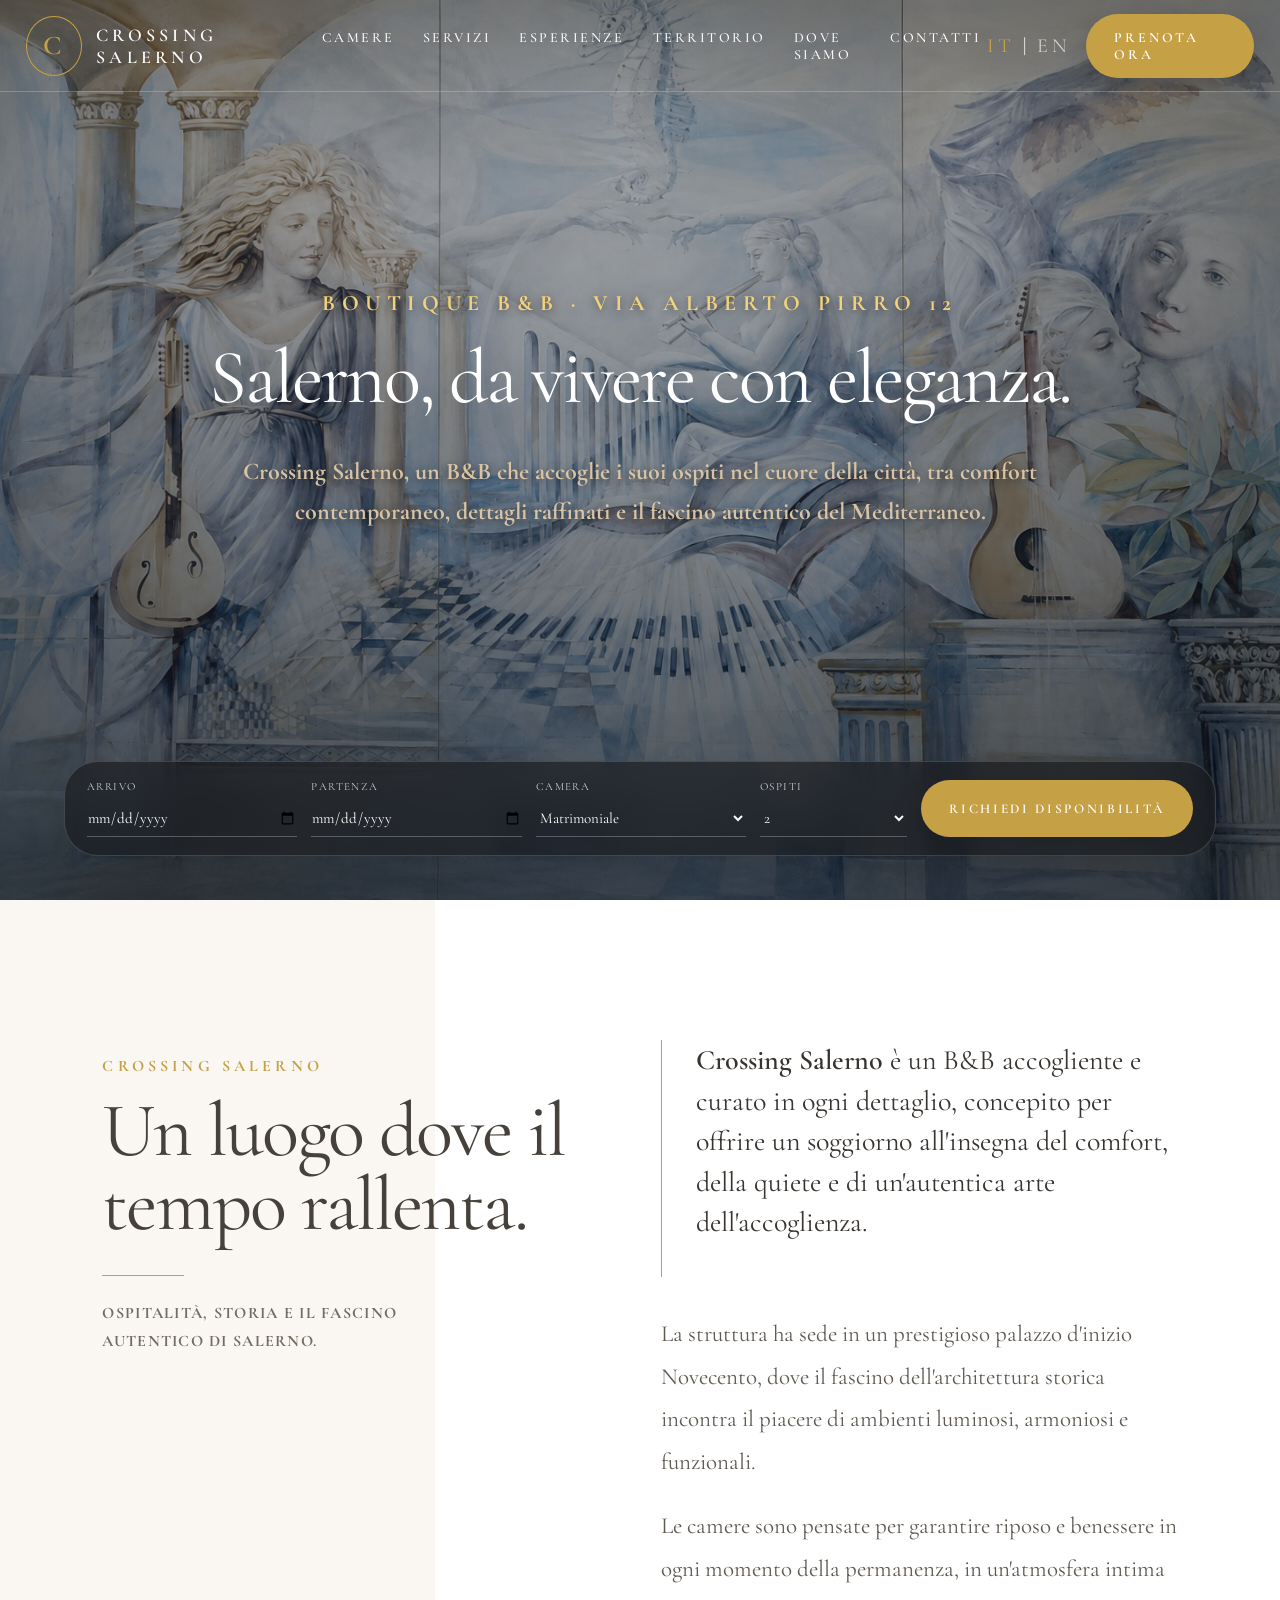
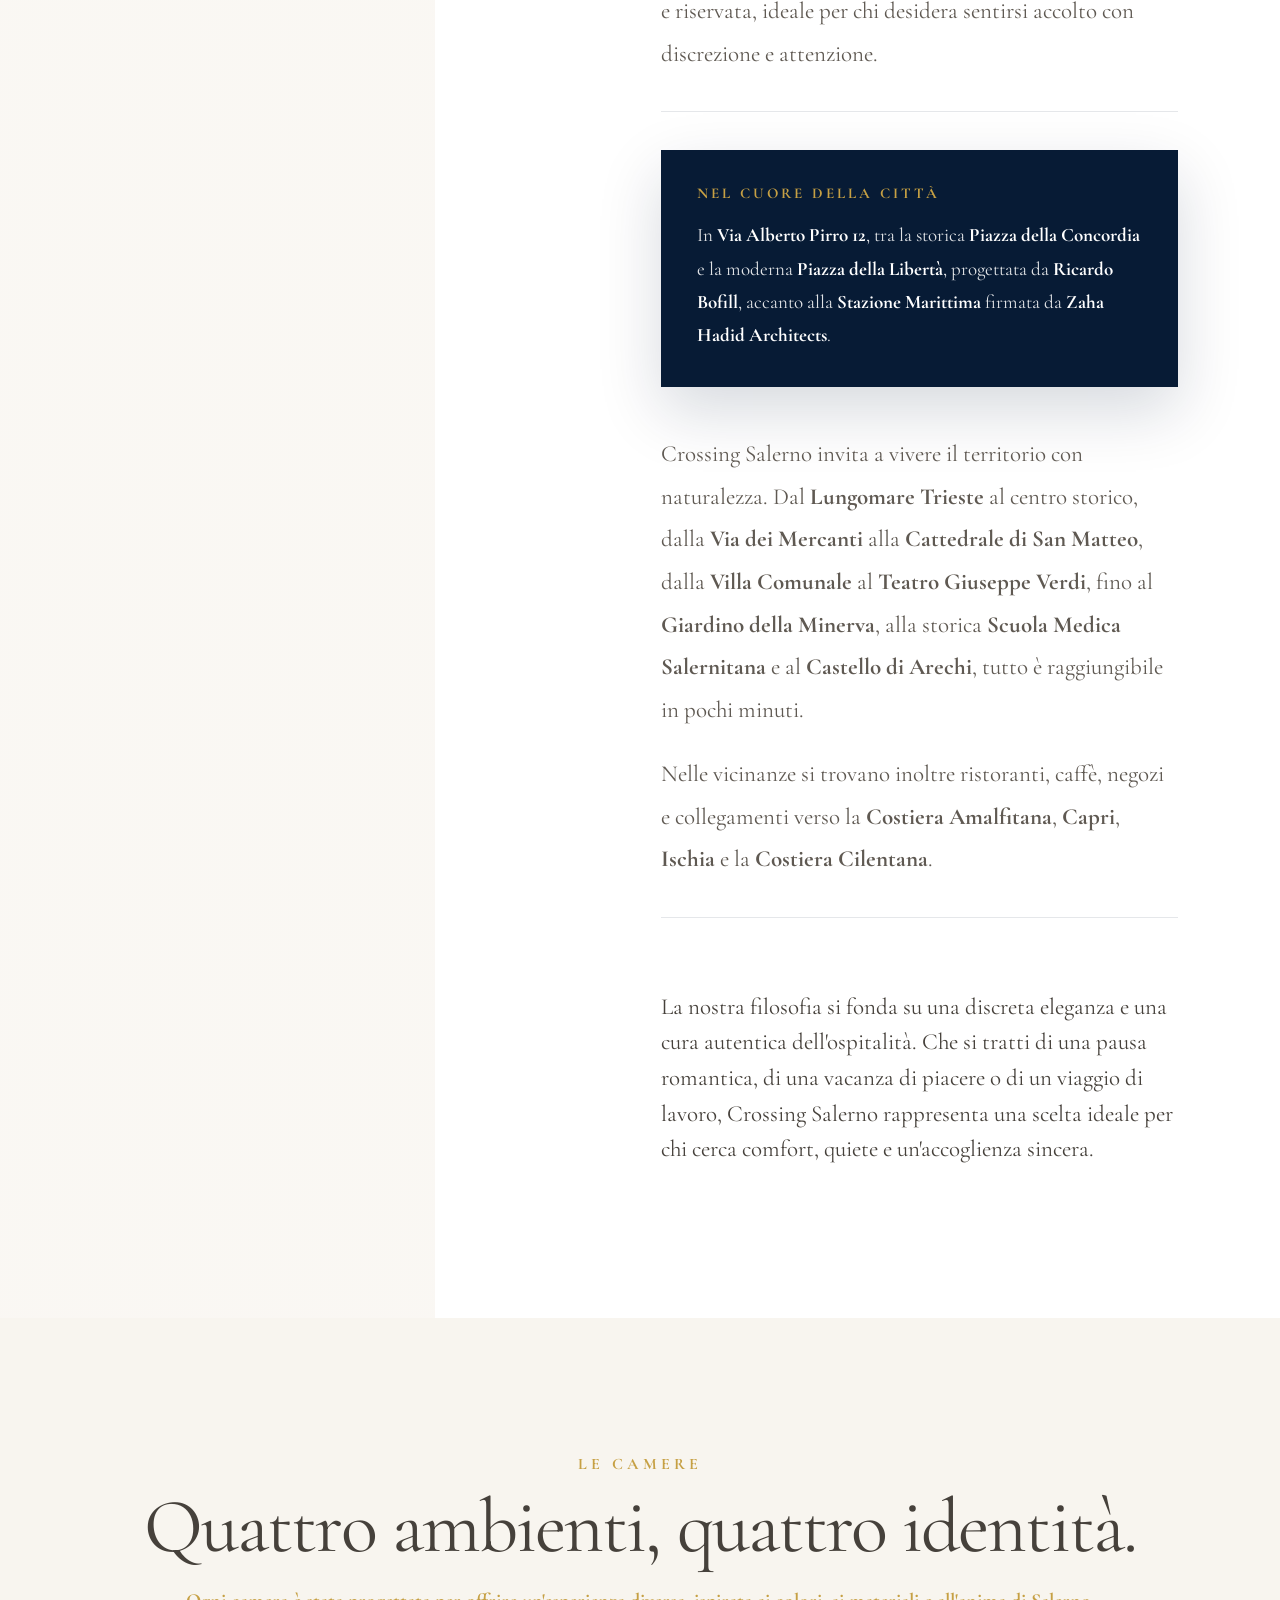
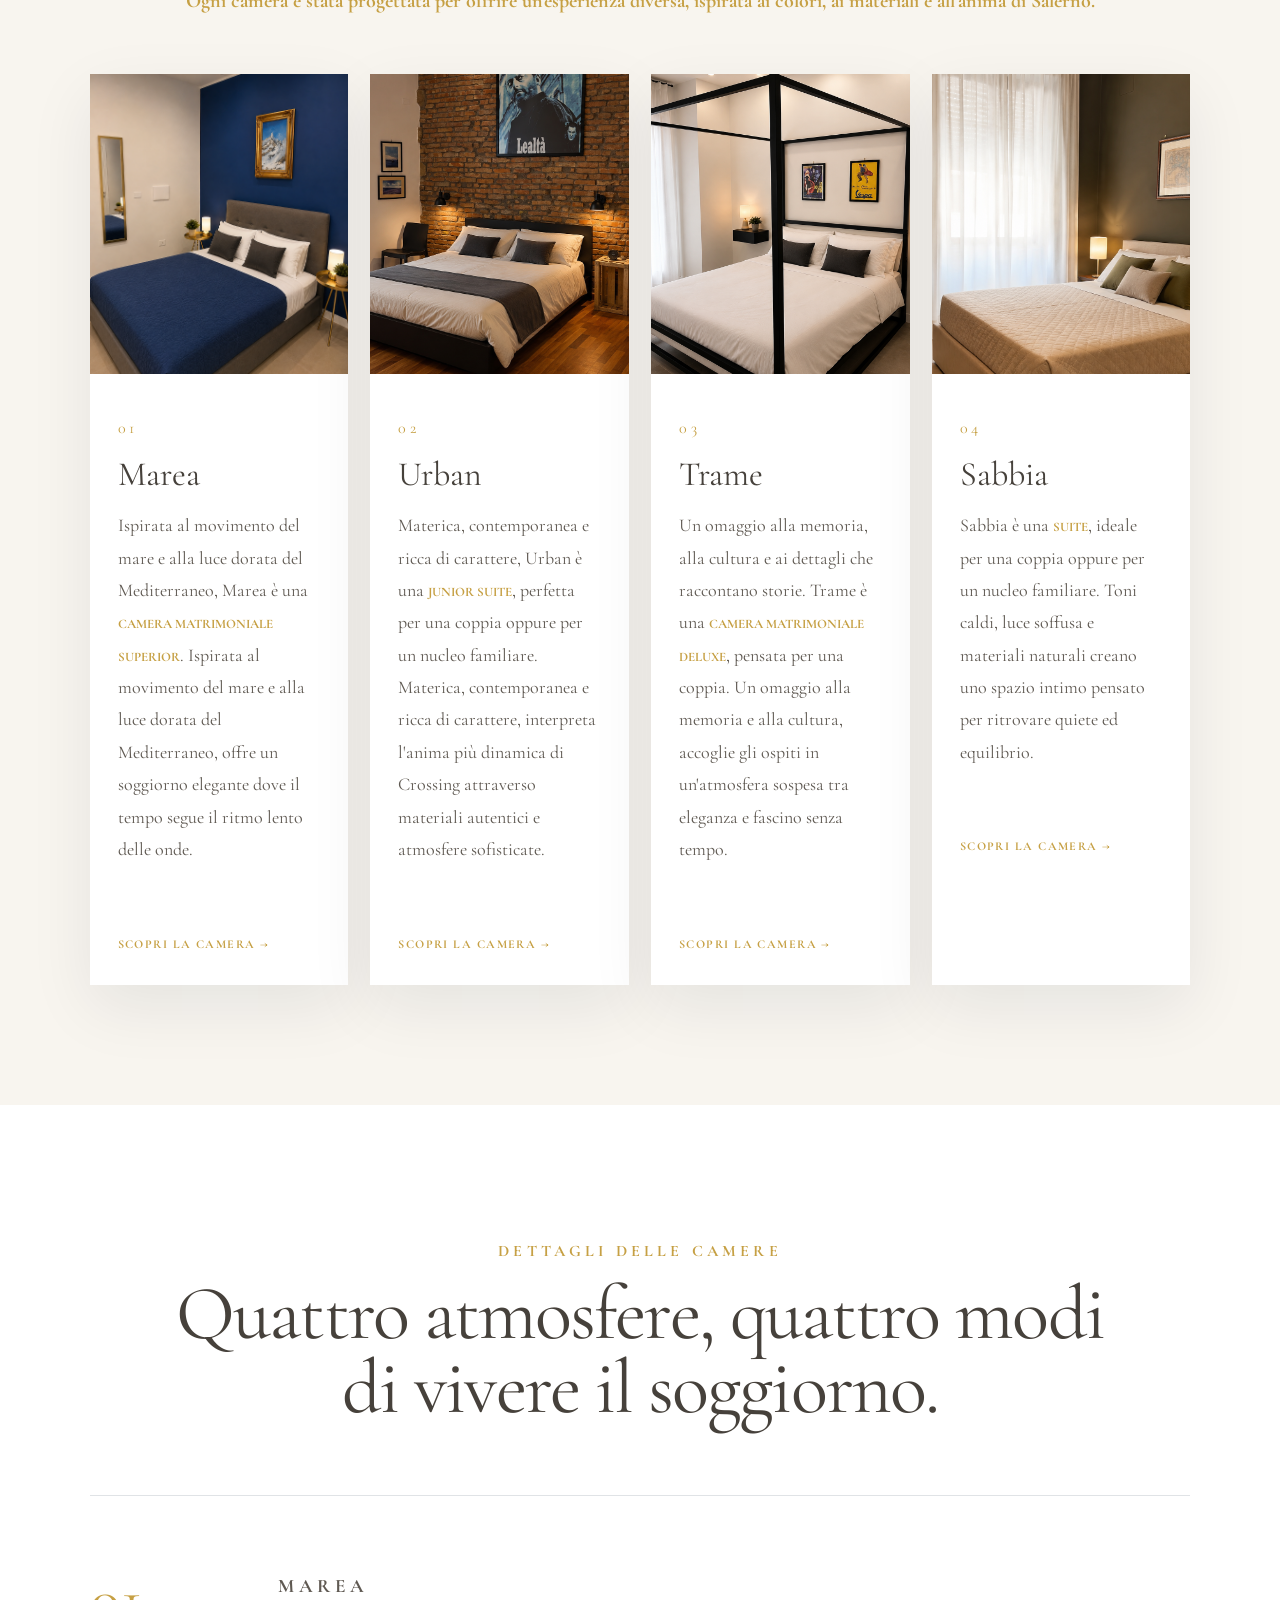
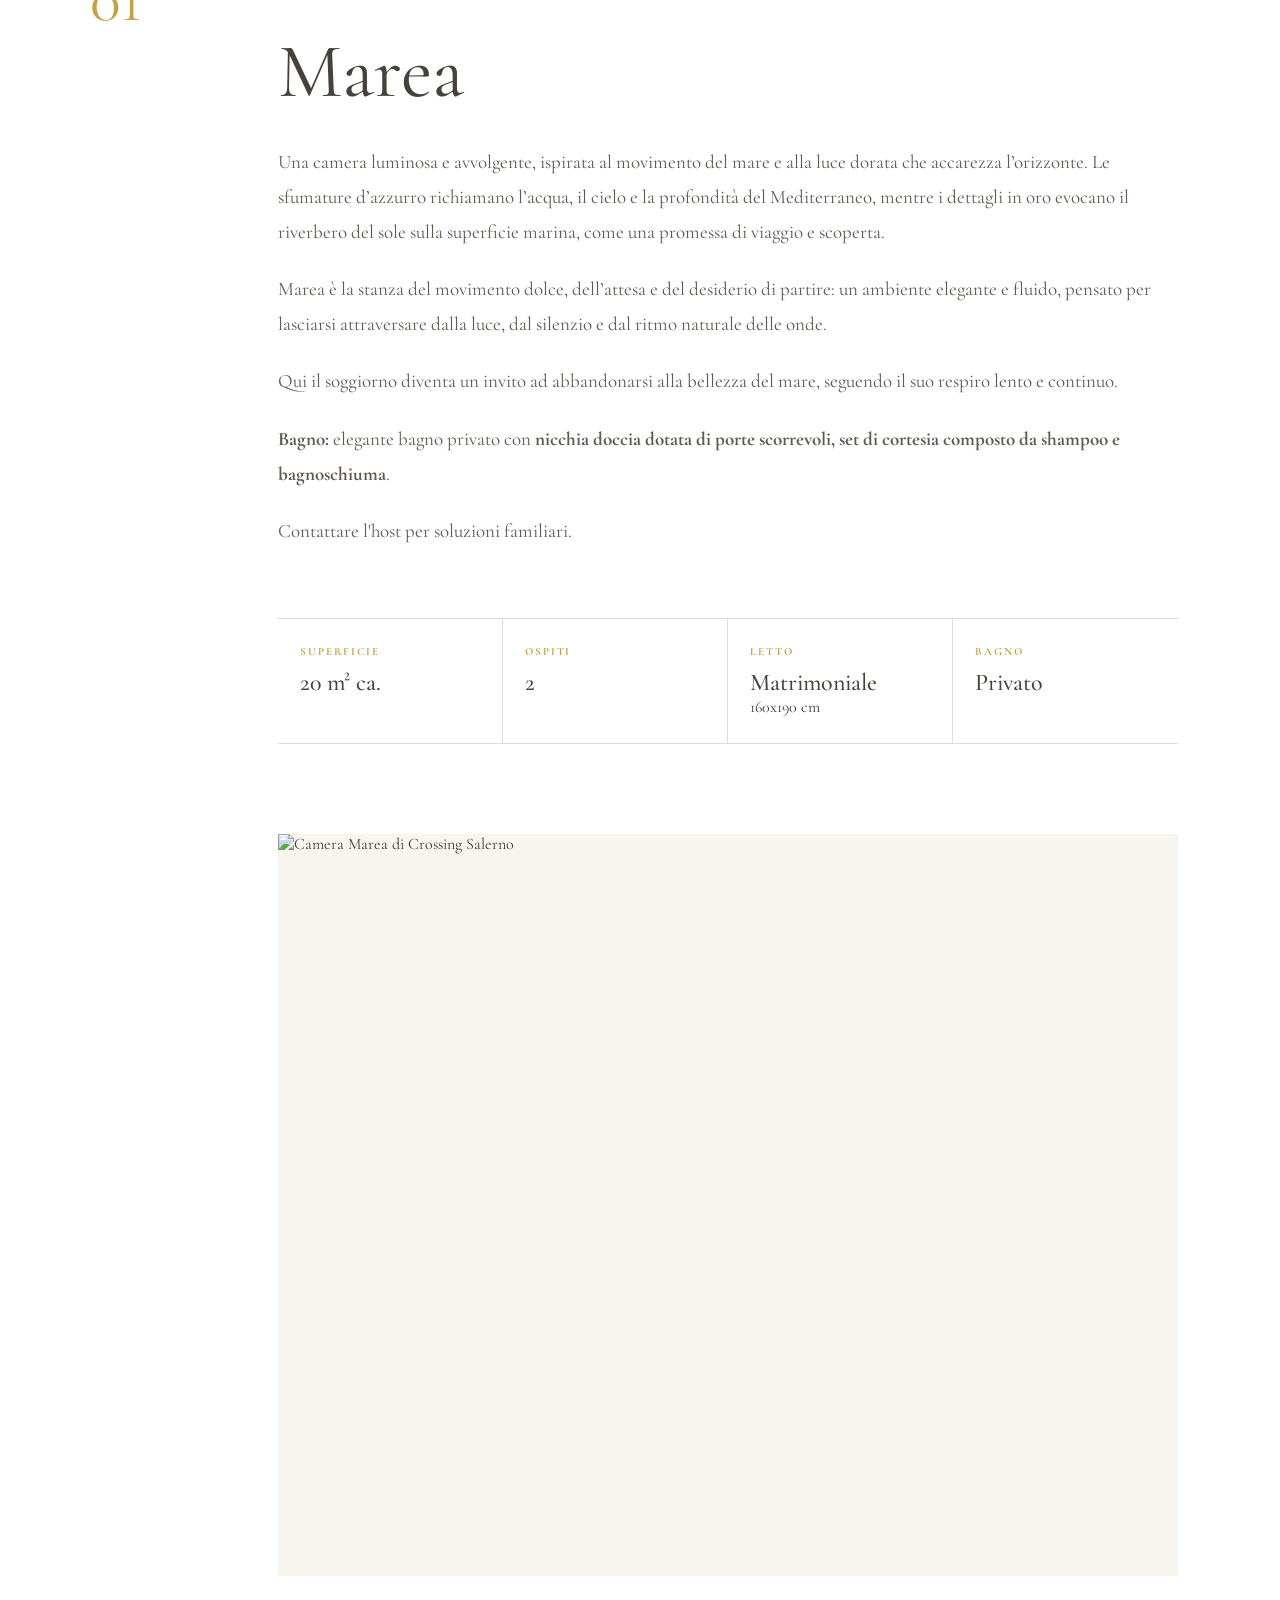
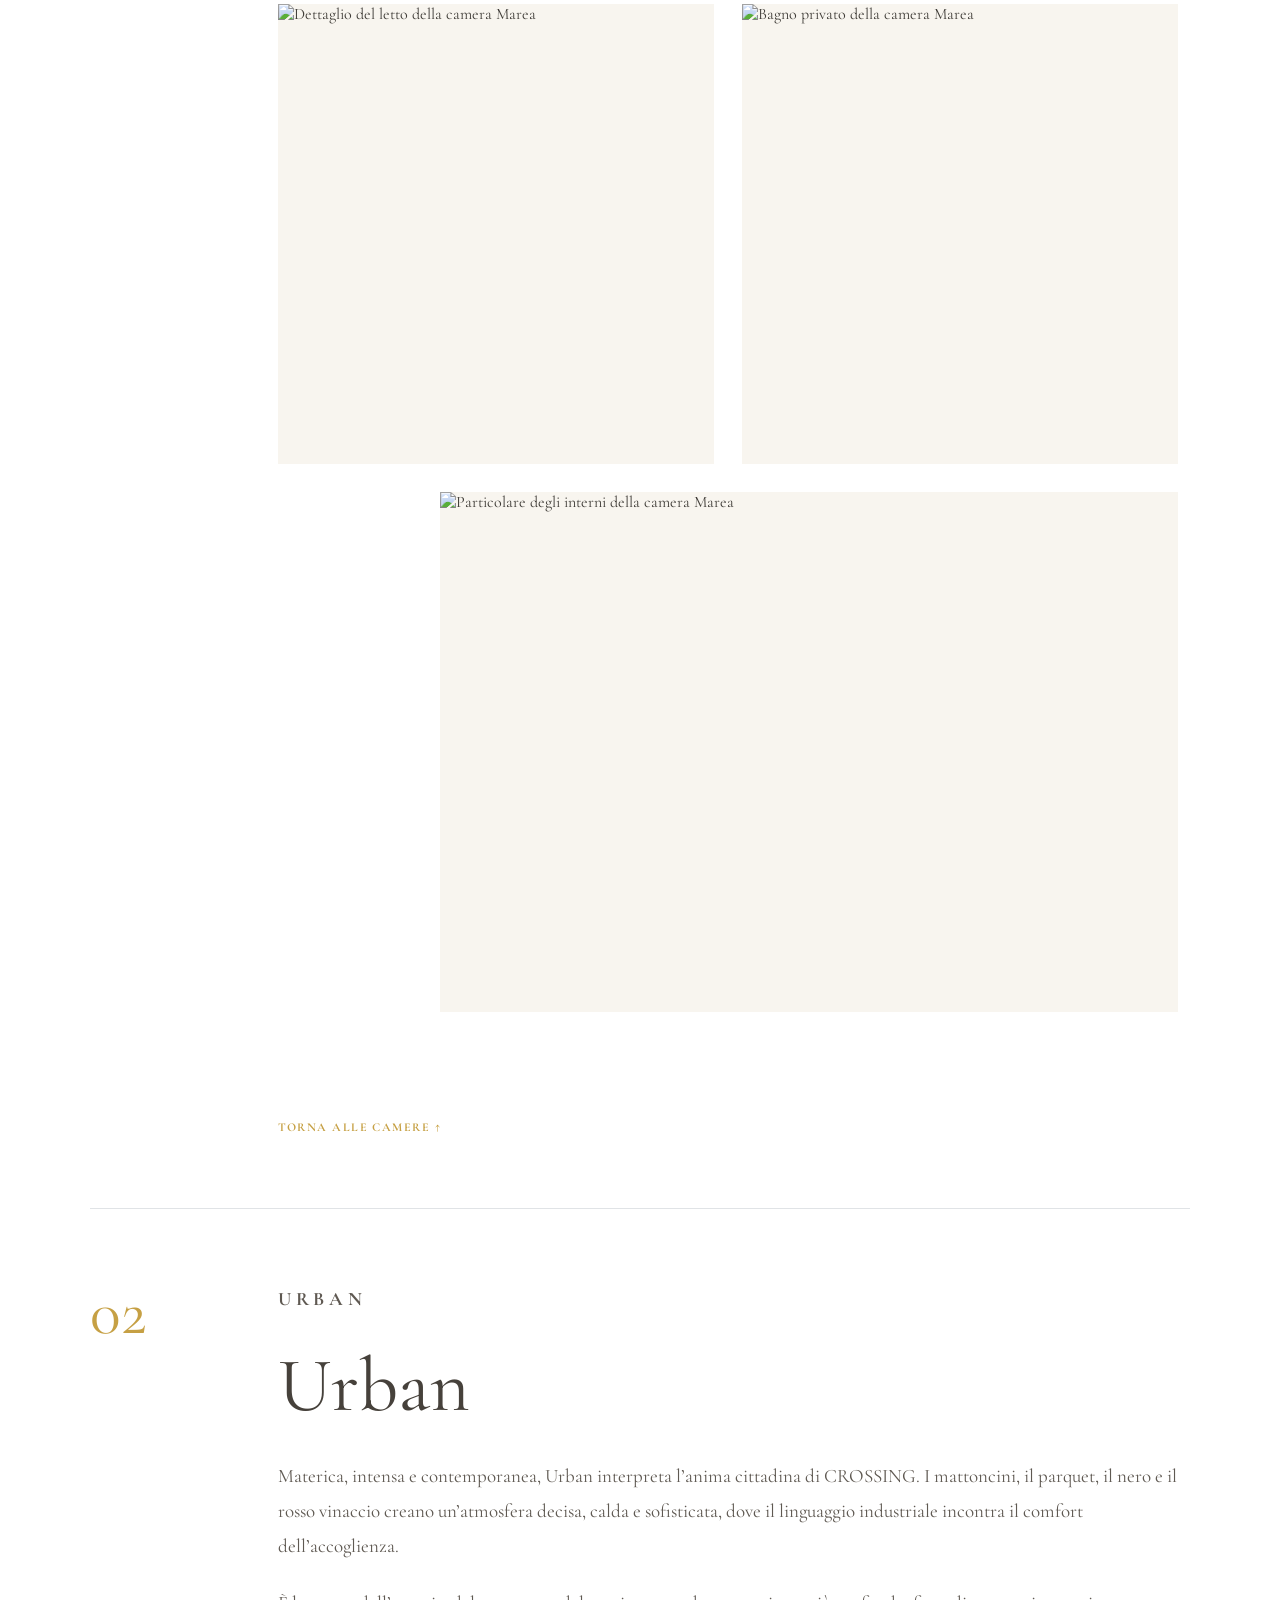
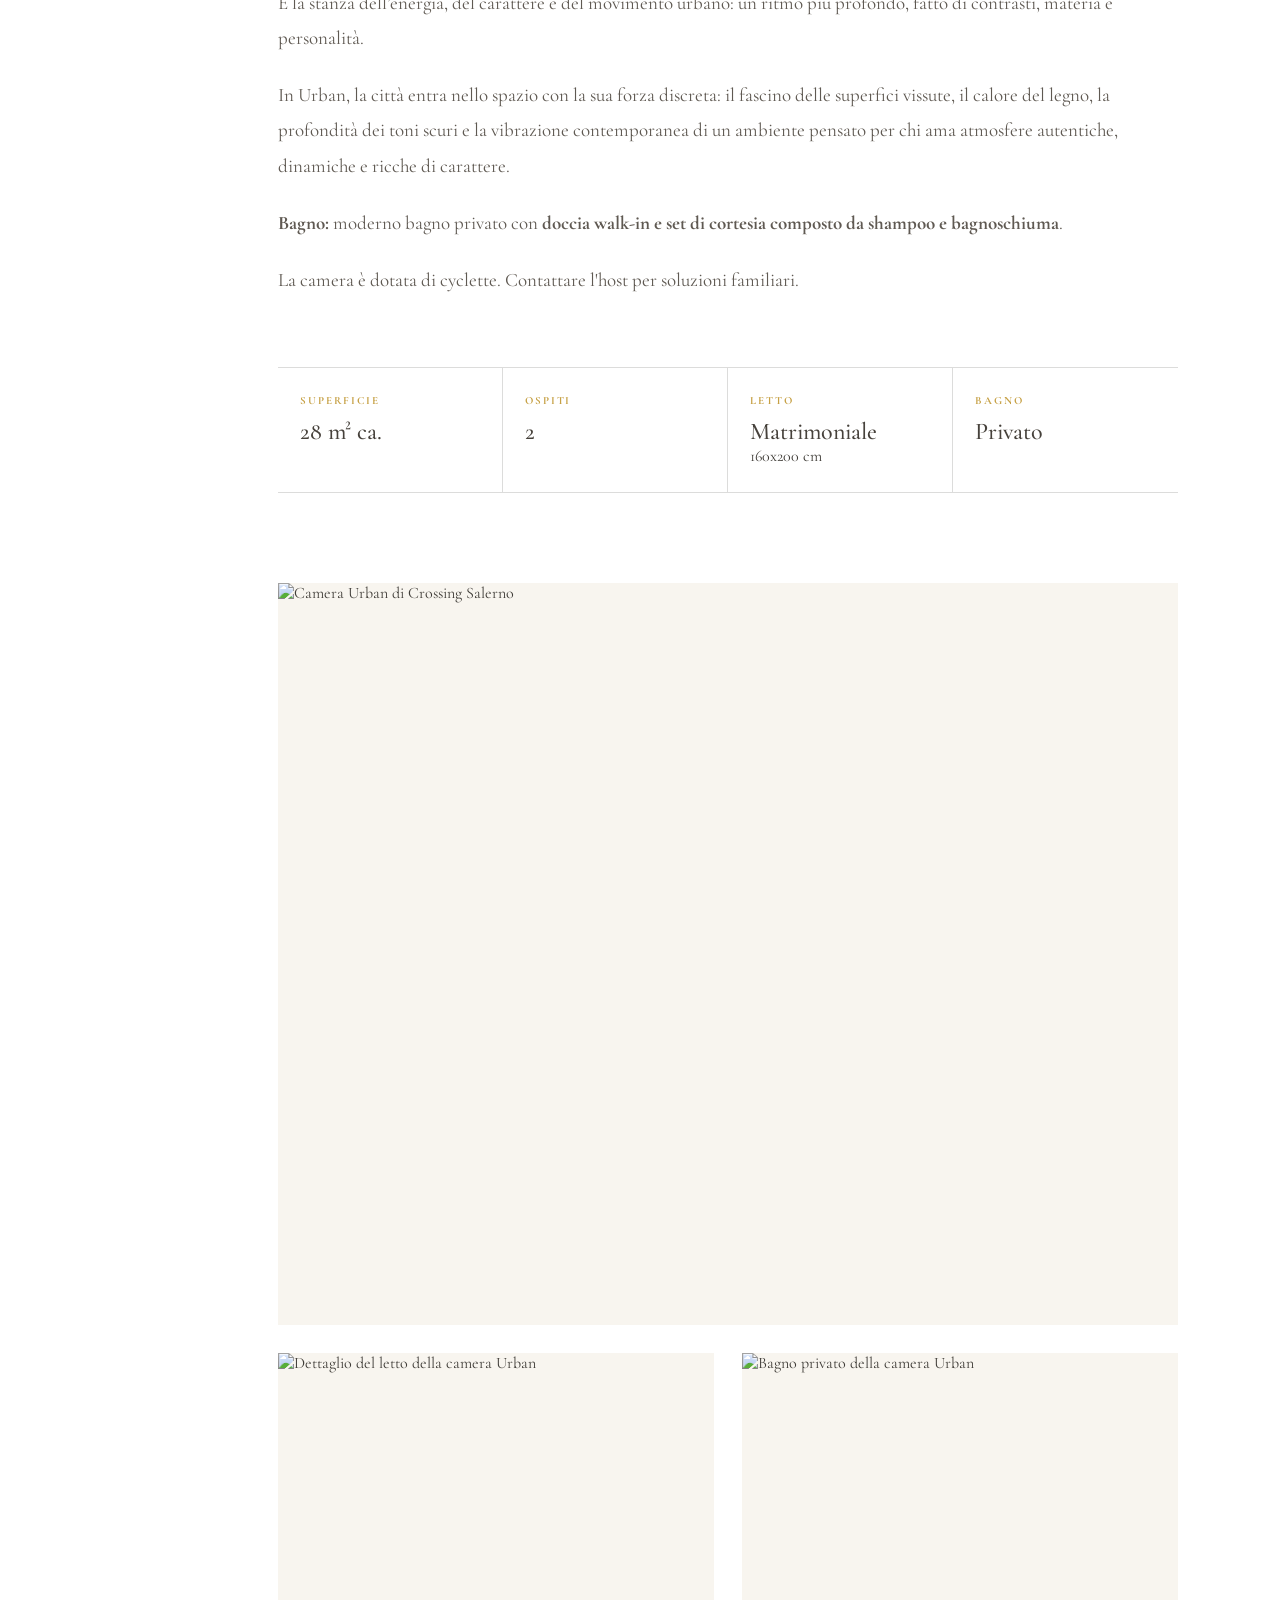
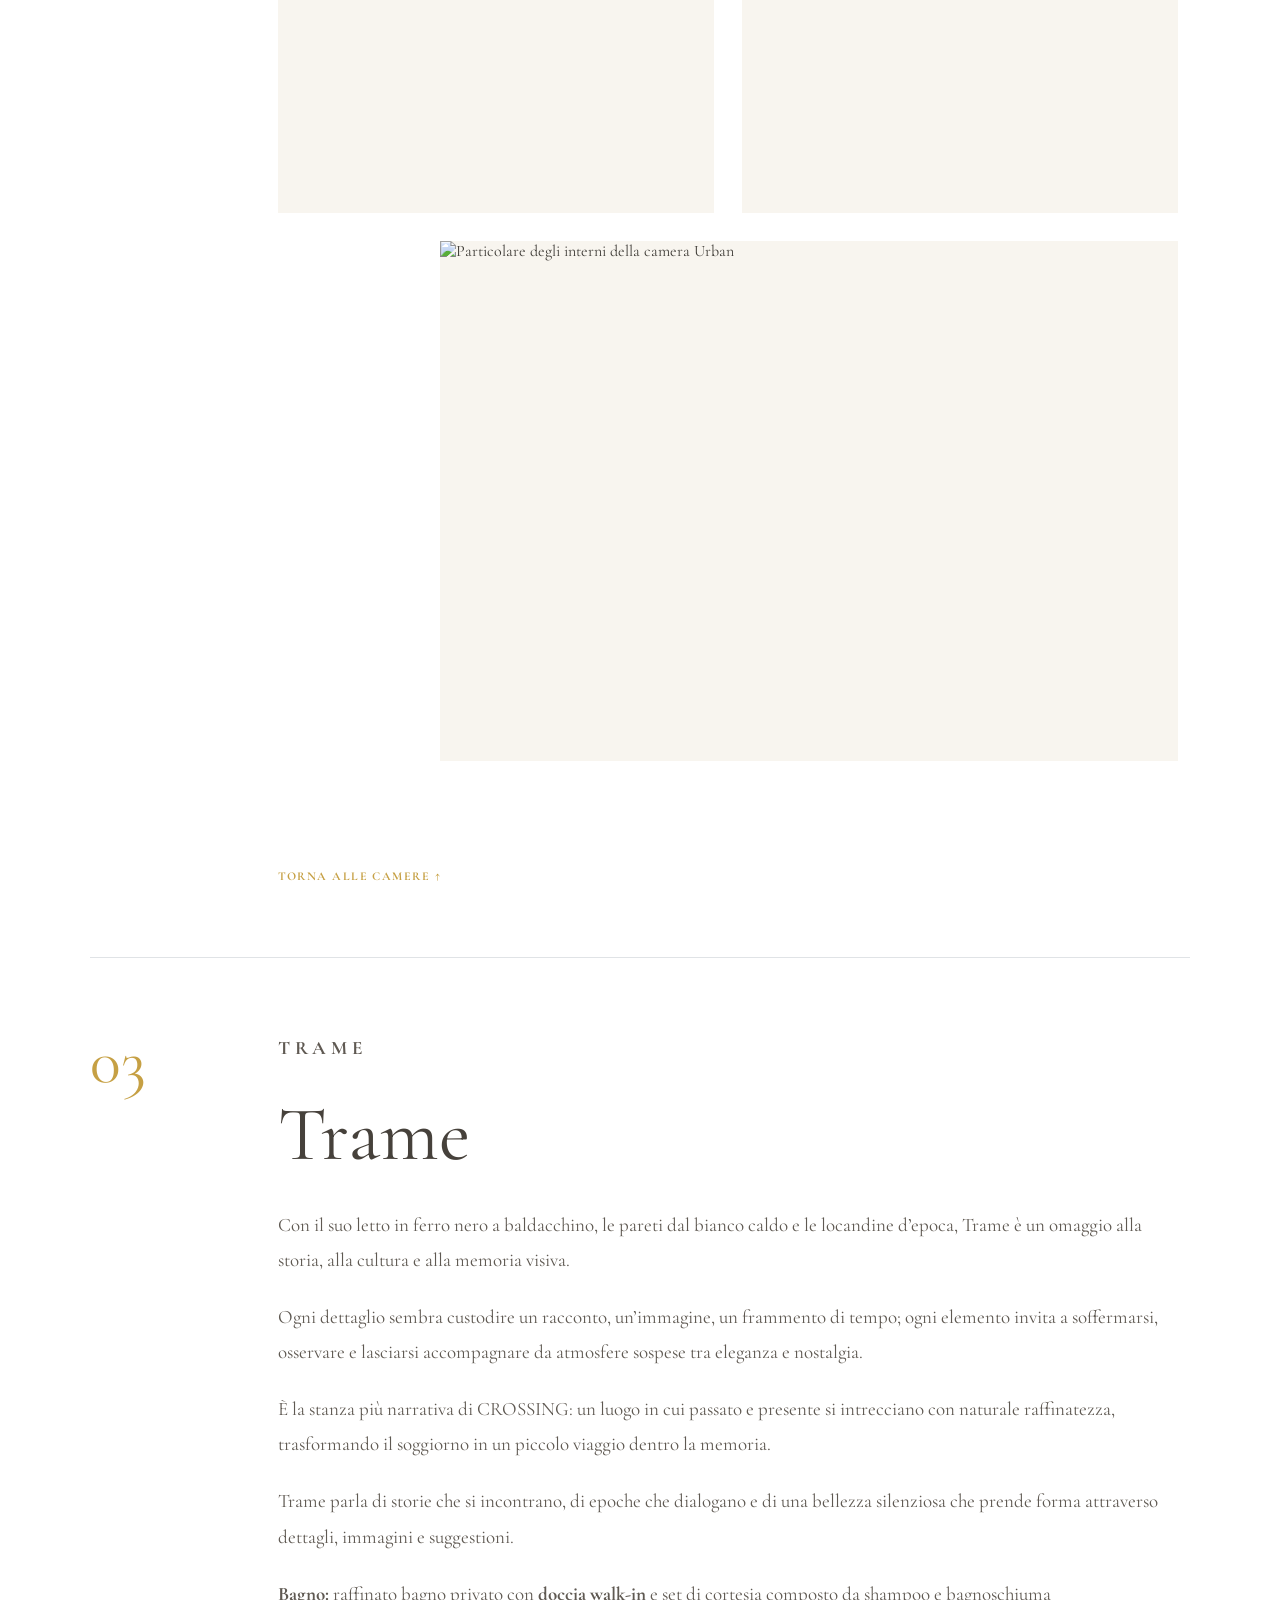
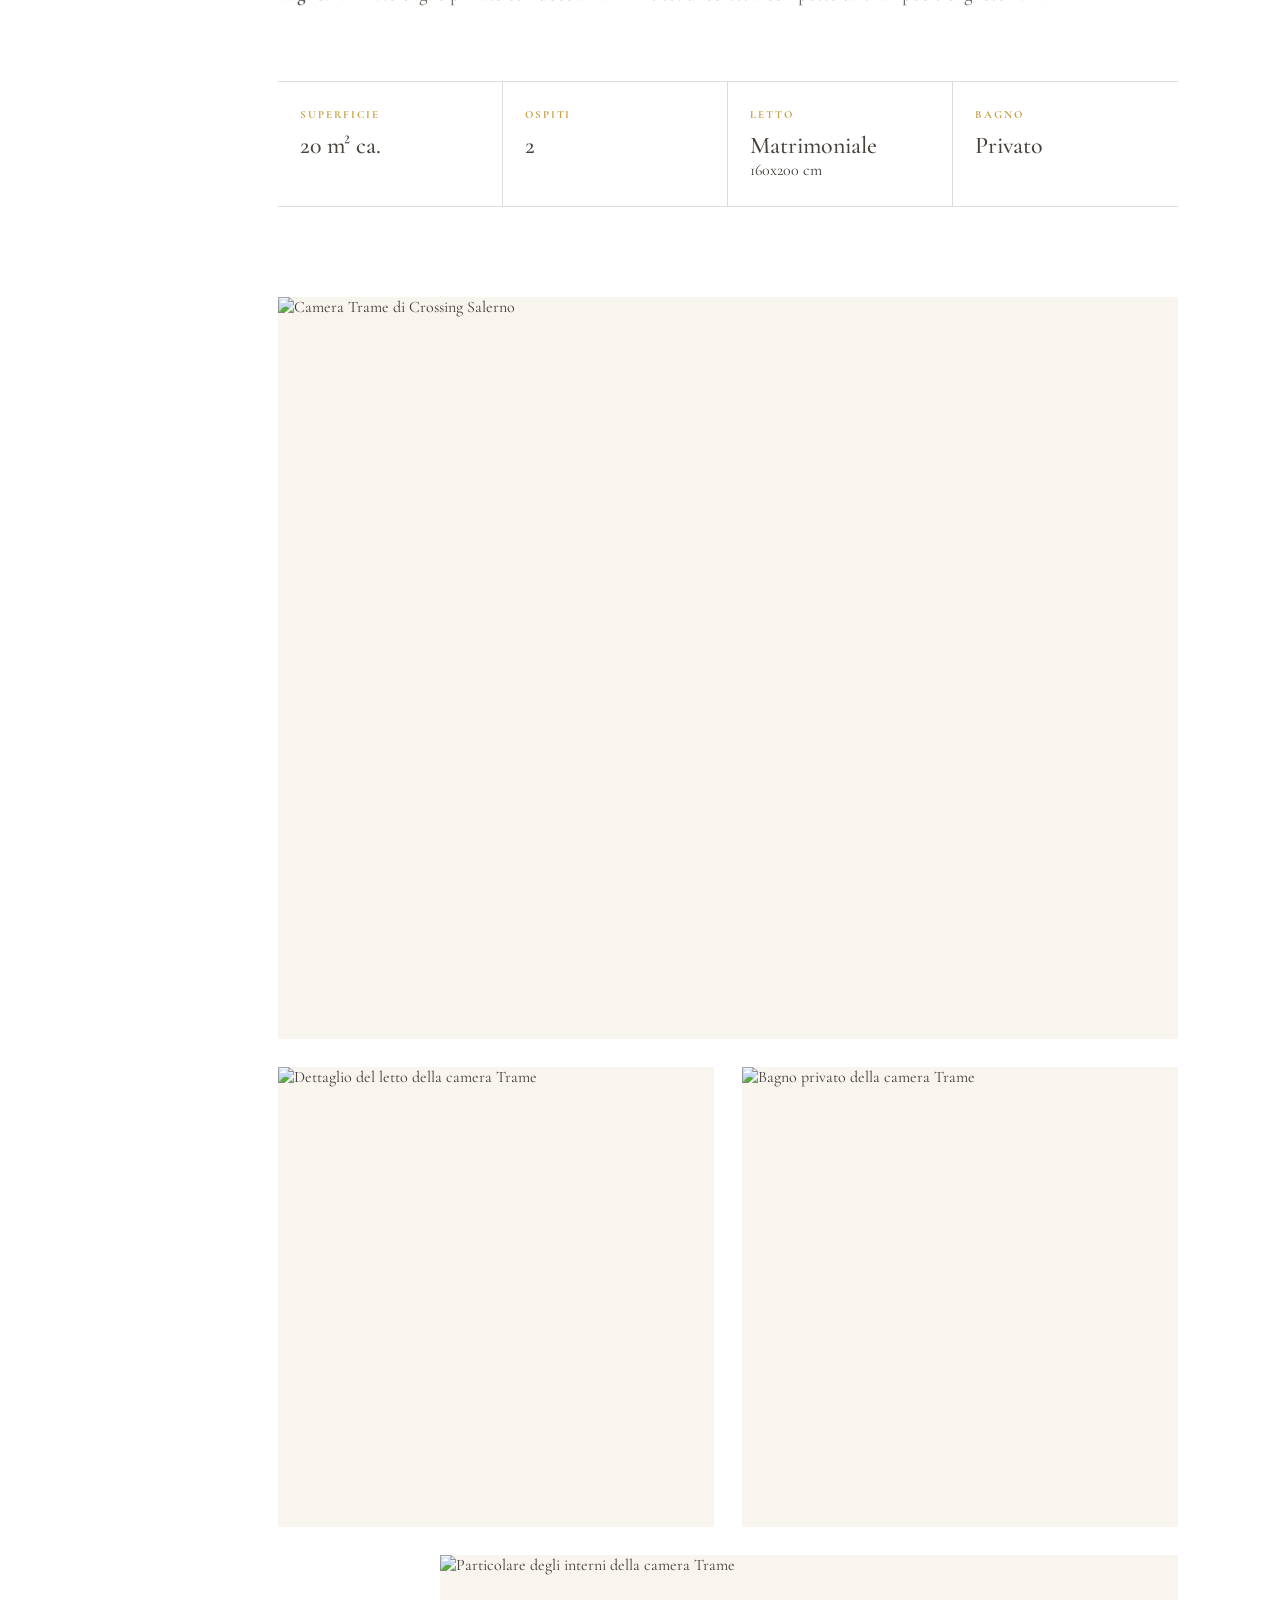
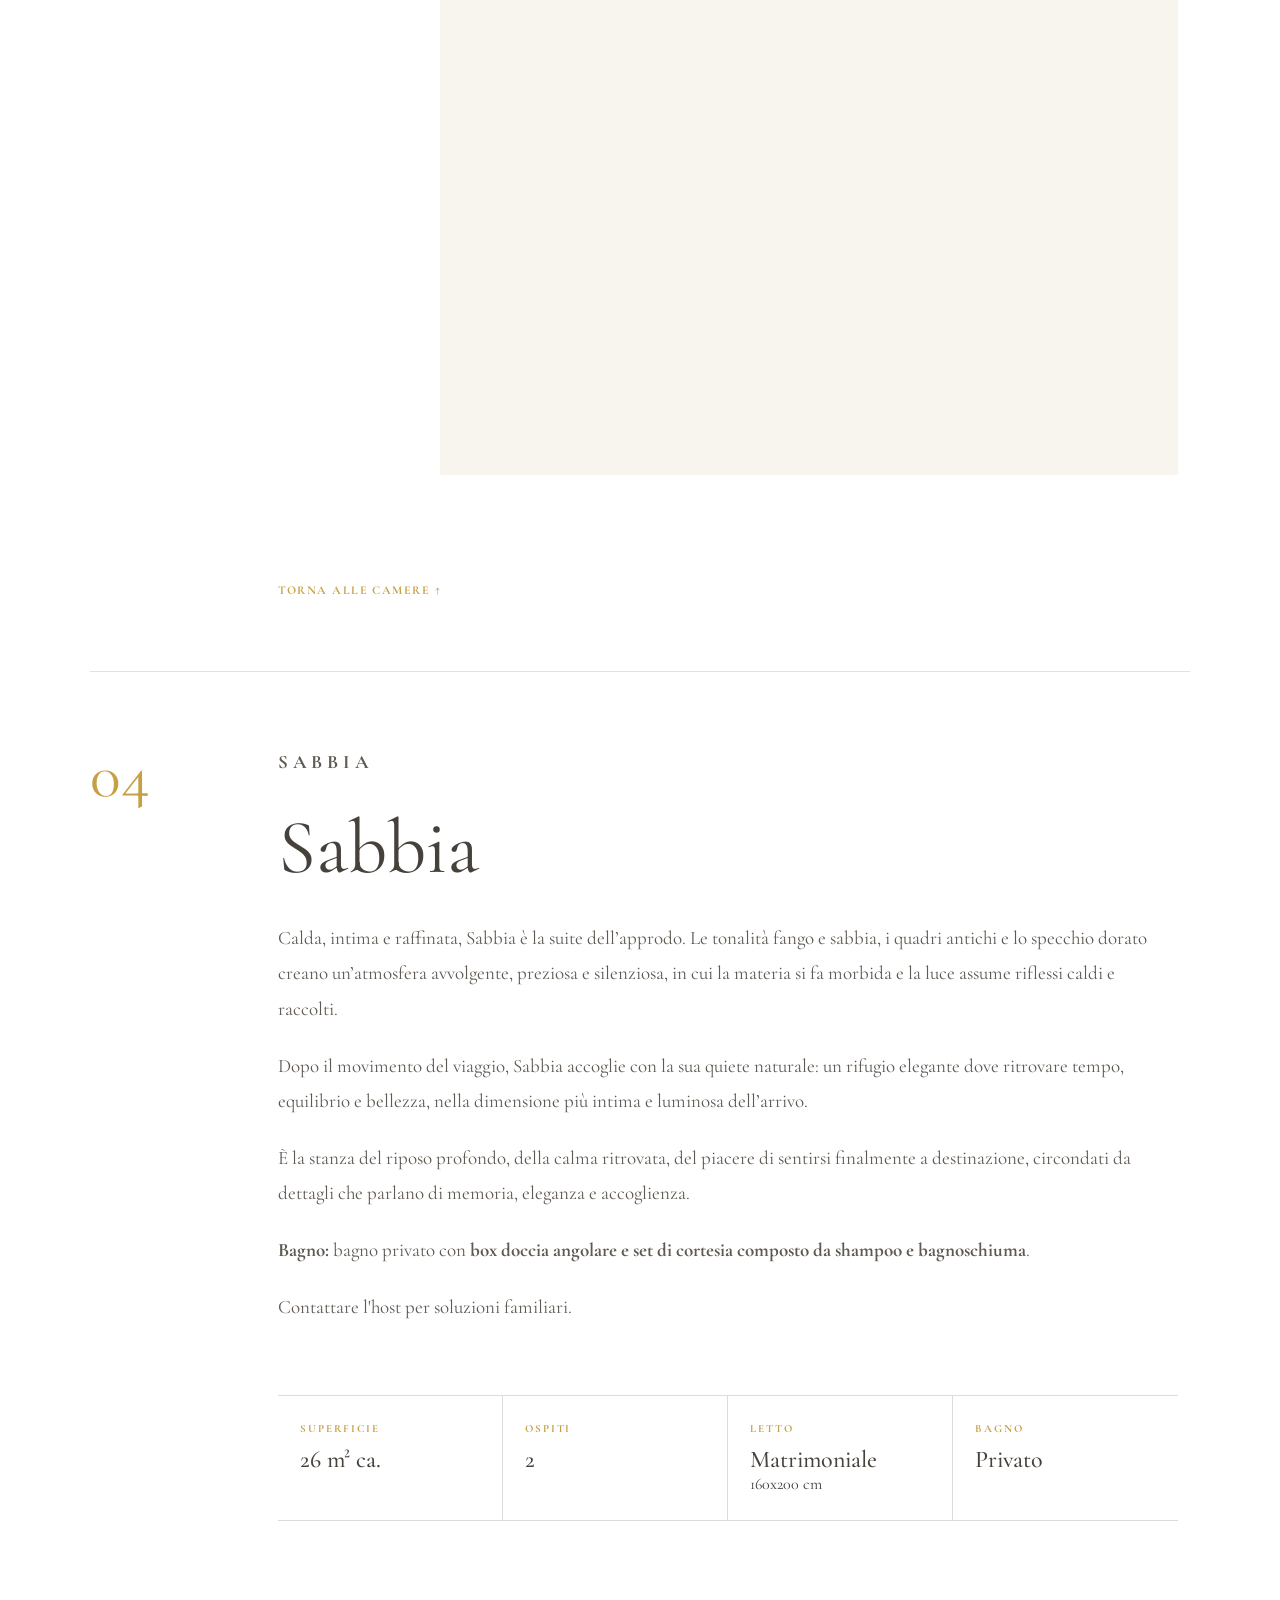
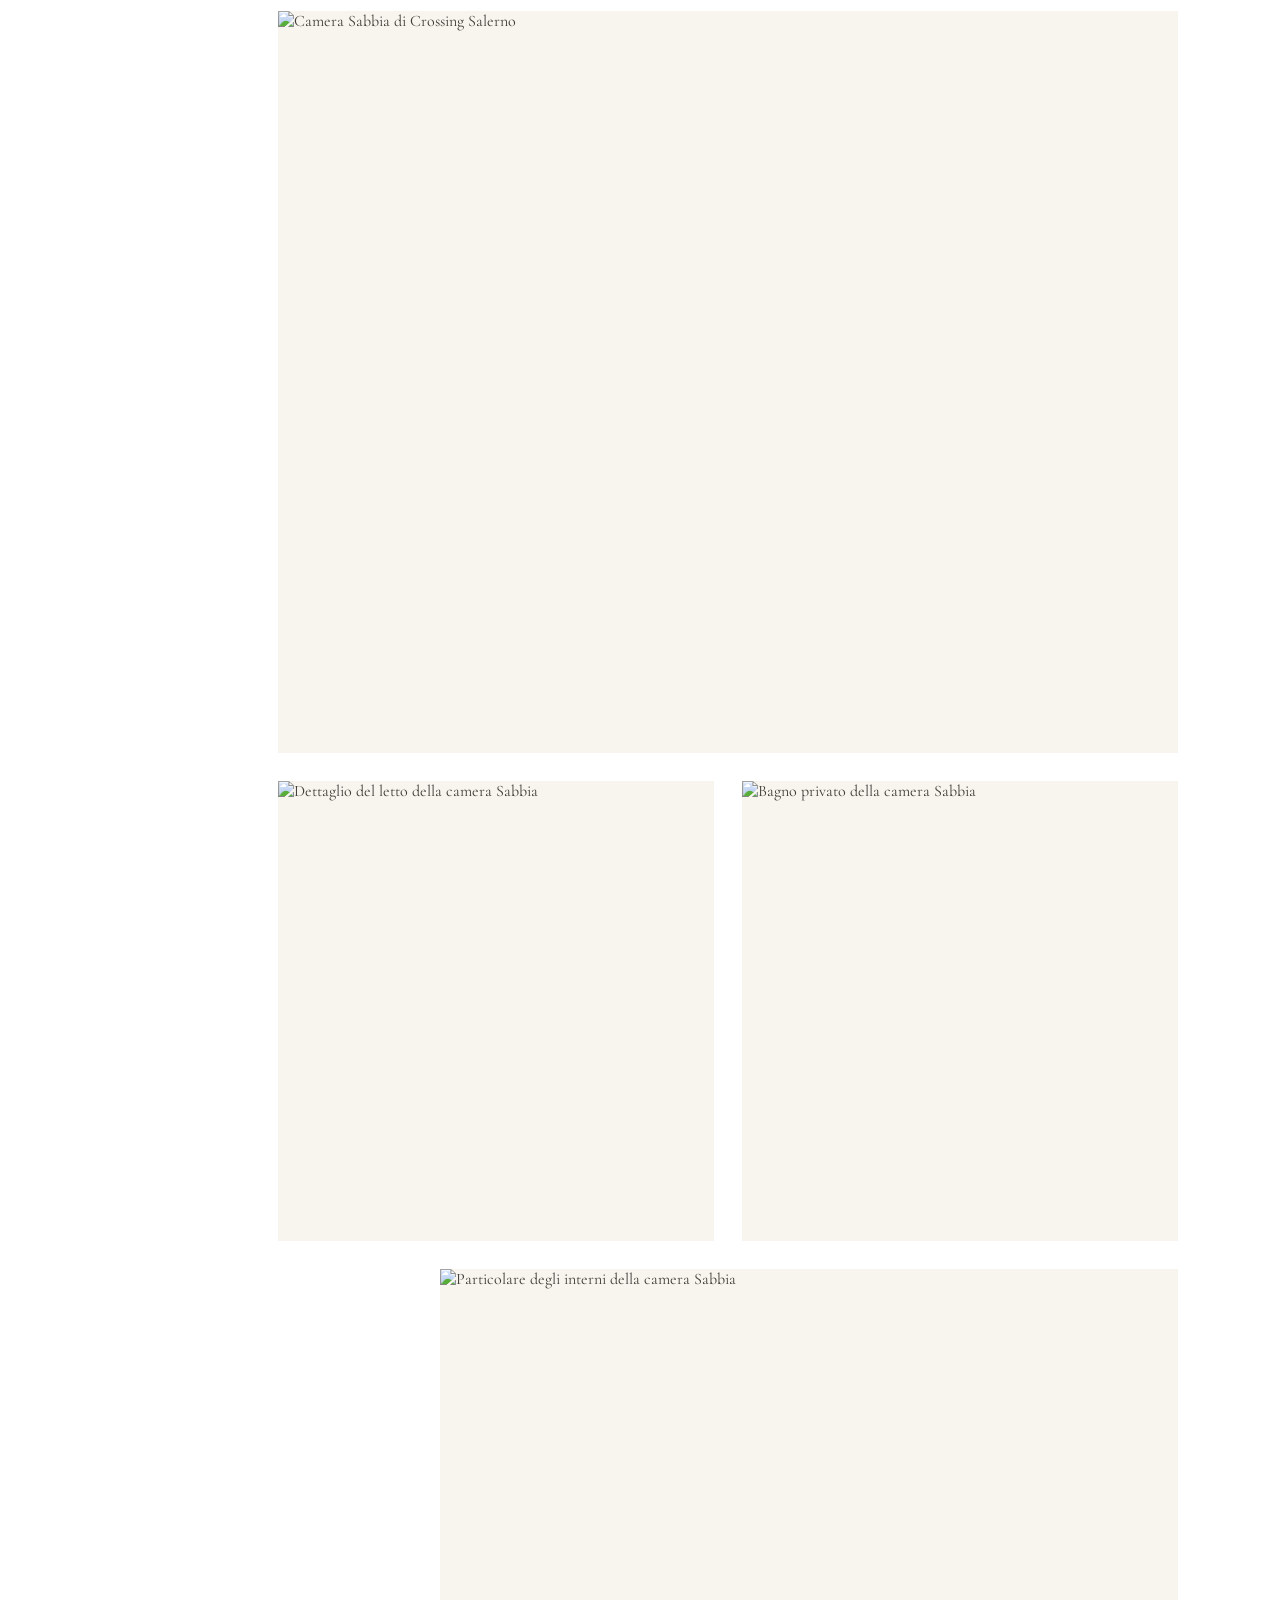
==== commit 22b3ca60: "Add files via upload" ====
--- a/index.html
+++ b/index.html
@@ -128,8 +128,98 @@
 <h3>Marea</h3>
 <p data-i18n="mareaP1">Una camera luminosa e avvolgente, ispirata al movimento del mare e alla luce dorata che accarezza l’orizzonte. Le sfumature d’azzurro richiamano l’acqua, il cielo e la profondità del Mediterraneo, mentre i dettagli in oro evocano il riverbero del sole sulla superficie marina, come una promessa di viaggio e scoperta.</p>
 <p data-i18n="mareaP2">Marea è la stanza del movimento dolce, dell’attesa e del desiderio di partire: un ambiente elegante e fluido, pensato per lasciarsi attraversare dalla luce, dal silenzio e dal ritmo naturale delle onde.</p>
-<p data-i18n="mareaP3">Qui il soggiorno diventa un invito ad abbandonarsi alla bellezza del mare, seguendo il suo respiro lento e continuo.</p><p data-i18n-html="mareaBath"><strong>Bagno:</strong> elegante bagno privato con <strong>nicchia doccia dotata di porte scorrevoli</strong>.</p>
-<a class="back-to-rooms" data-i18n="backToRooms" href="#camere">Torna alle camere ↑</a>
+<p data-i18n="mareaP3">Qui il soggiorno diventa un invito ad abbandonarsi alla bellezza del mare, seguendo il suo respiro lento e continuo.</p><p data-i18n-html="mareaBath"><strong>Bagno:</strong> elegante bagno privato con <strong>nicchia doccia dotata di porte scorrevoli, set di cortesia composto da shampoo e bagnoschiuma</strong>.</p>
+<p data-i18n="mareaP4">Contattare l'host per soluzioni familiari.</p>
+<!-- DATI PRINCIPALI CAMERA MAREA -->
+<div class="room-specs">
+  <div class="room-spec">
+
+    <span class="room-spec-label" data-i18n="roomArea">
+        Superficie
+    </span>
+
+    <strong data-i18n="roomAreaValue">
+        20 m² ca.
+    </strong>
+
+</div>
+<div class="room-spec">
+
+    <span class="room-spec-label" data-i18n="roomGuests">
+        Ospiti
+    </span>
+
+    <strong data-i18n="roomGuestsValue">
+        2
+    </strong>
+
+</div>
+
+ <div class="room-spec">
+  <span class="room-spec-label" data-i18n="roomBed">
+    Letto
+  </span>
+
+  <strong data-i18n="roomBedType">
+    Matrimoniale
+  </strong>
+
+  <span>160x190 cm</span>
+</div>
+
+<div class="room-spec">
+  <span class="room-spec-label" data-i18n="roomBathroom">
+    Bagno
+  </span>
+
+  <strong data-i18n="roomBathroomType">
+    Privato
+  </strong>
+</div>
+
+</div>
+
+<!-- MICRO GALLERY CAMERA MAREA -->
+<div class="room-detail-gallery">
+
+  <figure class="room-gallery-main">
+    <img
+      src="marea-dettaglio-01.jpg"
+      alt="Camera Marea di Crossing Salerno"
+      loading="lazy"
+    >
+  </figure>
+
+  <div class="room-gallery-pair">
+
+    <figure>
+      <img
+        src="marea-dettaglio-02.jpg"
+        alt="Dettaglio del letto della camera Marea"
+        loading="lazy"
+      >
+    </figure>
+
+    <figure>
+      <img
+        src="marea-dettaglio-03.jpg"
+        alt="Bagno privato della camera Marea"
+        loading="lazy"
+      >
+    </figure>
+
+  </div>
+
+  <figure class="room-gallery-wide">
+    <img
+      src="marea-dettaglio-04.jpg"
+      alt="Particolare degli interni della camera Marea"
+      loading="lazy"
+    >
+  </figure>
+
+</div>
+    <a class="back-to-rooms" data-i18n="backToRooms" href="#camere">Torna alle camere ↑</a>
 </div>
 </article>
 <article class="room-detail" id="camera-urban">
@@ -141,9 +231,108 @@
 <p data-i18n="urbanP2">È la stanza dell’energia, del carattere e del movimento urbano: un ritmo più profondo, fatto di contrasti, materia e personalità.</p>
 <p data-i18n="urbanP3">In Urban, la città entra nello spazio con la sua forza discreta: il fascino delle superfici vissute, il calore del legno, la profondità dei toni scuri e la vibrazione contemporanea di un ambiente pensato per chi ama atmosfere autentiche, dinamiche e ricche di carattere.</p>
 <p data-i18n-html="urbanBath"><strong>Bagno:</strong> moderno bagno privato con <strong>doccia walk-in</strong>.</p>
-<p data-i18n-html="urbanBed"><strong>Dimensioni del letto:</strong> 160 × 200 cm.</p>
-<a class="back-to-rooms" data-i18n="backToRooms" href="#camere">Torna alle camere ↑</a>
-</div>
+<p data-i18n-html="urbanP4">La camera è dotata di cyclette. 
+  Contattare l'host per soluzioni familiari.</p>
+<!-- DATI PRINCIPALI CAMERA URBAN -->
+<div class="room-specs">
+
+  <div class="room-spec">
+
+    <span class="room-spec-label" data-i18n="roomArea">
+        Superficie
+    </span>
+
+    <strong data-i18n="roomAreaValue">
+        28 m² ca.
+    </strong>
+
+</div>
+<div class="room-spec">
+
+    <span class="room-spec-label" data-i18n="roomGuests">
+        Ospiti
+    </span>
+
+    <strong data-i18n="roomGuestsValue">
+        2
+    </strong>
+
+</div>
+
+ <div class="room-spec">
+  <span class="room-spec-label" data-i18n="roomBed">
+    Letto
+  </span>
+
+  <strong data-i18n="roomBedType">
+    Matrimoniale
+  </strong>
+
+  <span>160x200 cm</span>
+</div>
+
+<div class="room-spec">
+  <span class="room-spec-label" data-i18n="roomBathroom">
+    Bagno
+  </span>
+
+  <strong data-i18n="roomBathroomType">
+    Privato
+  </strong>
+</div>
+
+</div>
+
+<!-- MICRO GALLERY CAMERA URBAN -->
+<div class="room-detail-gallery">
+
+  <figure class="room-gallery-main">
+    <img
+      src="urban-dettaglio-01.jpg"
+      alt="Camera Urban di Crossing Salerno"
+      loading="lazy"
+    >
+  </figure>
+
+  <div class="room-gallery-pair">
+
+    <figure>
+      <img
+        src="urban-dettaglio-02.jpg"
+        alt="Dettaglio del letto della camera Urban"
+        loading="lazy"
+      >
+    </figure>
+
+    <figure>
+      <img
+        src="urban-dettaglio-03.jpg"
+        alt="Bagno privato della camera Urban"
+        loading="lazy"
+      >
+    </figure>
+
+  </div>
+
+  <figure class="room-gallery-wide">
+    <img
+      src="urban-dettaglio-04.jpg"
+      alt="Particolare degli interni della camera Urban"
+      loading="lazy"
+    >
+  </figure>
+</div> <!-- fine room-detail-gallery -->
+
+<a
+  class="back-to-rooms"
+  data-i18n="backToRooms"
+  href="#camere"
+>
+  Torna alle camere ↑
+</a>
+
+</div> <!-- fine room-detail-content -->
+
 </article>
 <article class="room-detail" id="camera-trame">
 <div class="room-detail-number">03</div>
@@ -154,10 +343,108 @@
 <p data-i18n="trameP2">Ogni dettaglio sembra custodire un racconto, un’immagine, un frammento di tempo; ogni elemento invita a soffermarsi, osservare e lasciarsi accompagnare da atmosfere sospese tra eleganza e nostalgia.</p>
 <p data-i18n="trameP3">È la stanza più narrativa di CROSSING: un luogo in cui passato e presente si intrecciano con naturale raffinatezza, trasformando il soggiorno in un piccolo viaggio dentro la memoria.</p>
 <p data-i18n="trameP4">Trame parla di storie che si incontrano, di epoche che dialogano e di una bellezza silenziosa che prende forma attraverso dettagli, immagini e suggestioni.</p>
-<p data-i18n-html="trameBath"><strong>Bagno:</strong> raffinato bagno privato con <strong>doccia walk-in</strong>.</p>
-<p data-i18n-html="trameBed"><strong>Dimensioni del letto:</strong> 160 × 200 cm.</p>
-<a class="back-to-rooms" data-i18n="backToRooms" href="#camere">Torna alle camere ↑</a>
-</div>
+<p data-i18n-html="trameBath"><strong>Bagno:</strong> raffinato bagno privato con <strong>doccia walk-in</strong> e set di cortesia composto da shampoo e bagnoschiuma</p>
+
+<!-- DATI PRINCIPALI CAMERA URBAN -->
+<div class="room-specs">
+
+  <div class="room-spec">
+
+    <span class="room-spec-label" data-i18n="roomArea">
+        Superficie
+    </span>
+
+    <strong data-i18n="roomAreaValue">
+        20 m² ca.
+    </strong>
+
+</div>
+<div class="room-spec">
+
+    <span class="room-spec-label" data-i18n="roomGuests">
+        Ospiti
+    </span>
+
+    <strong data-i18n="roomGuestsValue">
+        2
+    </strong>
+
+</div>
+
+ <div class="room-spec">
+  <span class="room-spec-label" data-i18n="roomBed">
+    Letto
+  </span>
+
+  <strong data-i18n="roomBedType">
+    Matrimoniale
+  </strong>
+
+  <span>160x200 cm</span>
+</div>
+
+<div class="room-spec">
+  <span class="room-spec-label" data-i18n="roomBathroom">
+    Bagno
+  </span>
+
+  <strong data-i18n="roomBathroomType">
+    Privato
+  </strong>
+</div>
+
+</div>
+
+<!-- MICRO GALLERY CAMERA TRAME -->
+<div class="room-detail-gallery">
+
+  <figure class="room-gallery-main">
+    <img
+      src="trame-dettaglio-01.jpg"
+      alt="Camera Trame di Crossing Salerno"
+      loading="lazy"
+    >
+  </figure>
+
+  <div class="room-gallery-pair">
+
+    <figure>
+      <img
+        src="trame-dettaglio-02.jpg"
+        alt="Dettaglio del letto della camera Trame"
+        loading="lazy"
+      >
+    </figure>
+
+    <figure>
+      <img
+        src="trame-dettaglio-03.jpg"
+        alt="Bagno privato della camera Trame"
+        loading="lazy"
+      >
+    </figure>
+
+  </div>
+
+  <figure class="room-gallery-wide">
+    <img
+      src="trame-dettaglio-04.jpg"
+      alt="Particolare degli interni della camera Trame"
+      loading="lazy"
+    >
+  </figure>
+</div> <!-- fine room-detail-gallery -->
+
+<a
+  class="back-to-rooms"
+  data-i18n="backToRooms"
+  href="#camere"
+>
+  Torna alle camere ↑
+</a>
+
+</div> <!-- fine room-detail-content -->
+
 </article>
 <article class="room-detail" id="camera-sabbia">
 <div class="room-detail-number">04</div>
@@ -167,11 +454,173 @@
 <p data-i18n="sabbiaP1">Calda, intima e raffinata, Sabbia è la suite dell’approdo. Le tonalità fango e sabbia, i quadri antichi e lo specchio dorato creano un’atmosfera avvolgente, preziosa e silenziosa, in cui la materia si fa morbida e la luce assume riflessi caldi e raccolti.</p>
 <p data-i18n="sabbiaP2">Dopo il movimento del viaggio, Sabbia accoglie con la sua quiete naturale: un rifugio elegante dove ritrovare tempo, equilibrio e bellezza, nella dimensione più intima e luminosa dell’arrivo.</p>
 <p data-i18n="sabbiaP3">È la stanza del riposo profondo, della calma ritrovata, del piacere di sentirsi finalmente a destinazione, circondati da dettagli che parlano di memoria, eleganza e accoglienza.</p>
-<p data-i18n-html="sabbiaBath"><strong>Bagno:</strong> bagno privato con <strong>box doccia angolare</strong>.</p>
-<p data-i18n-html="sabbiaBed"><strong>Dimensioni del letto:</strong> 160 × 200 cm.</p>
-<a class="back-to-rooms" data-i18n="backToRooms" href="#camere">Torna alle camere ↑</a>
-</div>
+<p data-i18n-html="sabbiaBath"><strong>Bagno:</strong> bagno privato con <strong>box doccia angolare set di cortesia composto da shampoo e bagnoschiuma</strong>.</p>
+<p data-i18n-html="sabbiaP4">Contattare l'host per soluzioni familiari.</p>
+
+<!-- DATI PRINCIPALI CAMERA SABBIA -->
+<div class="room-specs">
+
+  <div class="room-spec">
+
+    <span class="room-spec-label" data-i18n="roomArea">
+        Superficie
+    </span>
+
+    <strong data-i18n="roomAreaValue">
+        26 m² ca.
+    </strong>
+
+</div>
+<div class="room-spec">
+
+    <span class="room-spec-label" data-i18n="roomGuests">
+        Ospiti
+    </span>
+
+    <strong data-i18n="roomGuestsValue">
+        2
+    </strong>
+
+</div>
+
+ <div class="room-spec">
+  <span class="room-spec-label" data-i18n="roomBed">
+    Letto
+  </span>
+
+  <strong data-i18n="roomBedType">
+    Matrimoniale
+  </strong>
+
+  <span>160x200 cm</span>
+</div>
+
+<div class="room-spec">
+  <span class="room-spec-label" data-i18n="roomBathroom">
+    Bagno
+  </span>
+
+  <strong data-i18n="roomBathroomType">
+    Privato
+  </strong>
+</div>
+
+</div>
+
+<!-- MICRO GALLERY CAMERA SABBIA -->
+<div class="room-detail-gallery">
+
+  <figure class="room-gallery-main">
+    <img
+      src="sabbia-dettaglio-01.jpg"
+      alt="Camera Sabbia di Crossing Salerno"
+      loading="lazy"
+    >
+  </figure>
+
+  <div class="room-gallery-pair">
+
+    <figure>
+      <img
+        src="sabbia-dettaglio-02.jpg"
+        alt="Dettaglio del letto della camera Sabbia"
+        loading="lazy"
+      >
+    </figure>
+
+    <figure>
+      <img
+        src="sabbia-dettaglio-03.jpg"
+        alt="Bagno privato della camera Sabbia"
+        loading="lazy"
+      >
+    </figure>
+
+  </div>
+
+  <figure class="room-gallery-wide">
+    <img
+      src="sabbia-dettaglio-04.jpg"
+      alt="Particolare degli interni della camera Sabbia"
+      loading="lazy"
+    >
+  </figure>
+</div> <!-- fine room-detail-gallery -->
+
+<a
+  class="back-to-rooms"
+  data-i18n="backToRooms"
+  href="#camere"
+>
+  Torna alle camere ↑
+</a>
+
+</div> <!-- fine room-detail-content -->
+
 </article>
+</section>
+<!-- GALLERIA FOTOGRAFICA IMMERSIVA -->
+<section class="immersive-gallery" aria-label="Galleria fotografica Crossing Salerno">
+
+  <!-- Foto panoramica principale -->
+  <figure class="immersive-shot immersive-shot-full">
+    <img
+      src="gallery-01.jpg"
+      alt="Atmosfera degli interni di Crossing Salerno"
+      loading="lazy"
+    >
+  </figure>
+
+  <!-- Due fotografie affiancate -->
+  <div class="immersive-pair">
+    <figure class="immersive-shot immersive-shot-vertical">
+      <img
+        src="gallery-02.jpg"
+        alt="Dettaglio di una camera di Crossing Salerno"
+        loading="lazy"
+      >
+    </figure>
+
+    <figure class="immersive-shot immersive-shot-detail">
+      <img
+        src="gallery-03.jpg"
+        alt="Dettaglio degli arredi di Crossing Salerno"
+        loading="lazy"
+      >
+    </figure>
+  </div>
+
+  <!-- Foto panoramica con margini editoriali -->
+  <figure class="immersive-shot immersive-shot-wide">
+    <img
+      src="gallery-04.jpg"
+      alt="Camera luminosa di Crossing Salerno"
+      loading="lazy"
+    >
+  </figure>
+
+  <!-- Fotografia spostata verso destra -->
+  <figure class="immersive-shot immersive-shot-offset-right">
+    <img
+      src="gallery-05.jpg"
+      alt="Particolare degli ambienti di Crossing Salerno"
+      loading="lazy"
+    >
+  </figure>
+
+  <!-- Fotografia spostata verso sinistra -->
+  <figure class="immersive-shot immersive-shot-offset-left">
+    <img
+      src="gallery-06.jpg"
+      alt="Dettaglio del bagno di Crossing Salerno"
+      loading="lazy"
+    >
+  </figure>
+
+  <p class="immersive-closing" data-i18n="galleryClosing">
+    Ogni dettaglio racconta un modo diverso di vivere Crossing Salerno.
+  </p>
+
 </section>
 <section class="services" id="servizi">
 <div class="section-head narrow">
@@ -190,15 +639,55 @@
 <article class="room-amenities">
 <h3 data-i18n="roomAmenitiesTitle">In ogni camera</h3>
 <ul class="room-amenities-list">
-<li data-i18n="amenityHairdryer">Phon</li>
+<li data-i18n="amenitySafe">Cassaforte</li>
 <li data-i18n="amenityKettle">Bollitore per tè, tisane e caffè</li>
 <li data-i18n="amenityMiniFridge">Mini frigo, con possibilità di richiedere bevande specifiche</li>
-<li data-i18n="amenityBathroom">Bagno privato con bidet e doccia</li>
+<li data-i18n="amenityBathroom">Bagno privato con bidet, doccia e phon</li>
 <li data-i18n="amenityFireSafety">Rivelatori antincendio in ogni camera e nelle aree comuni</li>
 <li data-i18n="amenityMattress">Materassi ignifughi a molle insacchettate con topper</li>
 </ul>
 </article>
 </div>
+</section>
+<!-- INFORMAZIONI UTILI -->
+<section class="useful-info">
+
+  <div class="useful-info-topline">
+    <p class="kicker" data-i18n="usefulInfoKicker">
+      Informazioni utili
+    </p>
+  </div>
+
+  <div class="useful-info-grid">
+
+    <article class="useful-info-item">
+      <span data-i18n="checkInLabel">Check-in</span>
+      <strong data-i18n="checkInValue">Dalle 15:00 alle 20:00</strong>
+    </article>
+
+    <article class="useful-info-item">
+      <span data-i18n="checkOutLabel">Check-out</span>
+      <strong data-i18n="checkOutValue">Entro le 10:30</strong>
+    </article>
+
+    <article class="useful-info-item">
+      <span data-i18n="petsLabel">Animali</span>
+      <strong data-i18n="petsValue">Non ammessi</strong>
+    </article>
+
+   
+  </div>
+  <p class="useful-info-note" data-i18n="usefulInfoNote">
+
+  🌿 Nel rispetto dell'ambiente, per i soggiorni di più notti
+  il cambio della biancheria da bagno viene effettuato su richiesta.
+
+</p>
+
+</section>
+
+  </div>
+
 </section>
 <section class="request" id="servizi-su-richiesta">
 <div class="request-copy">
@@ -221,19 +710,32 @@
 
     <br>
 
-    <a class="room-link"
-       href="lirica 2.pdf"
-       target="_blank">
-        📄 Teatro Verdi: Stagione Lirica e Balletto 2026
-    </a>
-
-    <br><br>
-
-    <a class="room-link"
-       href="prosa-verdi2.pdf"
-       target="_blank">
-        📄 Teatro Verdi: Stagione di Prosa 2026/2027
-    </a>
+    <a
+  class="room-link"
+  href="./lirica-2026-2027.pdf"
+  download="Teatro-Verdi-Stagione-Lirica-Balletto-2026-2027.pdf"
+>
+  Teatro Verdi: Stagione Lirica e Balletto 2026/2027
+</a>
+
+<br><br>
+
+<a
+  class="room-link"
+  href="./prosa-2026-2027.pdf"
+  download="Teatro-Verdi-Stagione-Prosa-2026-2027.pdf"
+>
+  Teatro Verdi: Stagione di Prosa 2026/2027
+</a>
+<br><br>
+
+<a
+  class="room-link"
+  href="./teatro-delle-arti-2026-2027.pdf"
+  download="Teatro-delle-Arti-Stagione-Teatrale-2026-2027.pdf"
+>
+  Teatro delle Arti: Stagione Teatrale 2026/2027
+</a>
 
 </article><article><h3 data-i18n="r4t">Palestra, sauna e personal trainer</h3><p data-i18n="r4p">Accesso su richiesta a palestra convenzionata con sauna e possibilità di sessioni con personal trainer.</p></article>
 <article><h3 data-i18n="r5t">Deposito bagagli</h3><p data-i18n="r5p">Possibilità di lasciare i bagagli prima del check-in o dopo il check-out, su richiesta e in base alla disponibilità.</p></article>
@@ -244,6 +746,10 @@
 <article><h3 data-i18n="r10t">Prenotazione spiaggia</h3><p data-i18n="r10p">Assistenza per la prenotazione di ombrellone e lettini presso stabilimenti balneari, in base alla disponibilità.</p></article>
 <article><h3 data-i18n="r11t">Convenzioni con ristoranti e pizzerie</h3><p data-i18n="r11p">Assistenza per la prenotazione presso ristoranti e pizzerie convenzionati adiacenti alla struttura.</p></article>
 <article><h3 data-i18n="r12t">Prenotazione parchi acquatici</h3><p data-i18n="r12p">Assistenza per la prenotazione degli ingressi ai parchi acquatici, in base alla disponibilità.</p></article>
+<article><h3 data-i18n="r13t">Prenotazione NCC</h3><p data-i18n="r13p">Assistenza per la prenotazione di NCC per escursioni private</p></article>
+<article><h3 data-i18n="r14t">Culla</h3><p data-i18n="r14p">Possibilità di richiedere culla per bambini</p></article>
+
+
 </div>
 </section>
 <section class="experiences" id="esperienze">
@@ -557,6 +1063,89 @@
 <h2 data-i18n="locTitle">Nel cuore di Salerno.</h2>
 <p data-i18n="locText">Crossing Salerno si trova in Via Alberto Pirro 12, in una posizione comoda per raggiungere centro storico, lungomare, stazione e porto. Apri la mappa per calcolare il percorso direttamente da Google Maps.</p>
 <a class="text-link" data-i18n="openMaps" href="https://www.google.com/maps/search/?api=1&amp;query=Via%20Alberto%20Pirro%2012%2C%2084122%20Salerno%20SA%2C%20Italia" rel="noopener" target="_blank">Apri Google Maps</a>
+<div class="location-distances">
+
+  <h4 data-i18n="locationDistancesTitle">
+    Distanze a piedi
+  </h4>
+
+  <ul>
+
+    <li>
+      <span data-i18n="distCorso">
+        Corso Vittorio Emanuele
+      </span>
+
+      <strong>200 m (2 min)</strong>
+    </li>
+
+    <li>
+      <span data-i18n="distStation">
+        Stazione ferroviaria
+      </span>
+
+      <strong>800 m (10 min)</strong>
+    </li>
+
+    <li>
+      <span data-i18n="distConcordia">
+        Piazza della Concordia
+      </span>
+
+      <strong>900 m (10 min)</strong>
+    </li>
+
+    <li>
+      <span data-i18n="distTeresa">
+        Spiaggia Santa Teresa
+      </span>
+
+      <strong>1,2 km (13 min)</strong>
+    </li>
+
+    <li>
+      <span data-i18n="distLiberta">
+        Piazza della Libertà
+      </span>
+
+      <strong>1,4 km (15 min)</strong>
+    </li>
+
+    <li>
+      <span data-i18n="distMinerva">
+        Giardini della Minerva
+      </span>
+
+      <strong>1,3 km (17 min)</strong>
+    </li>
+
+    <li>
+      <span data-i18n="distVerdi">
+        Teatro Giuseppe Verdi
+      </span>
+
+      <strong>1,3 km (15 min)</strong>
+    </li>
+
+    <li>
+      <span data-i18n="distAugusteo">
+        Teatro Augusteo
+      </span>
+
+      <strong>1 km (12 min)</strong>
+    </li>
+
+    <li>
+      <span data-i18n="distArti">
+        Teatro delle Arti
+      </span>
+
+      <strong>1 km (15 min)</strong>
+    </li>
+
+  </ul>
+
+</div>
 </div>
 <div class="map-card">
 <iframe allowfullscreen="" aria-label="Mappa Crossing Salerno - Via Alberto Pirro 12" data-i18n-aria-label="mapTitle" data-i18n-title="mapTitle" loading="lazy" referrerpolicy="no-referrer-when-downgrade" src="https://maps.google.com/maps?q=40.678711%2C14.765361&amp;z=17&amp;output=embed" title="Mappa Crossing Salerno - Via Alberto Pirro 12"></iframe>
@@ -604,6 +1193,8 @@
 <label><input name="servizi" type="checkbox" value="extraBeach"/><span data-i18n="extraBeach">Prenotazione spiaggia</span></label>
 <label><input name="servizi" type="checkbox" value="extraRestaurants"/><span data-i18n="extraRestaurants">Convenzioni con ristoranti e pizzerie</span></label>
 <label><input name="servizi" type="checkbox" value="extraWaterParks"/><span data-i18n="extraWaterParks">Prenotazione parchi acquatici</span></label>
+<label><input name="servizi" type="checkbox" value="extraBabycot"/><span data-i18n="extraBabycot">Culla</span></label>
+
 </div>
 <label class="modal-notes"><span data-i18n="notes">Note</span><textarea data-i18n-placeholder="quickNotes" name="note" placeholder="Richieste particolari"></textarea></label>
 <div class="modal-actions"><button data-i18n="sendWhatsApp" id="sendWhatsappRequest" type="button">Invia richiesta tramite WhatsApp</button><button data-i18n="sendEmail" id="sendEmailRequest" type="button">Invia richiesta via email</button></div>
--- a/style.css
+++ b/style.css
@@ -1504,4 +1504,593 @@
 .photo::after{
   content:none !important;
   display:none !important;
+}
+/* TERRITORIO — VERSIONE SMARTPHONE */
+
+@media (max-width: 980px){
+
+  #territorio{
+    padding-left:0 !important;
+    padding-right:0 !important;
+    overflow:hidden !important;
+  }
+
+  #territorio .territory-heading{
+    padding:70px 24px 50px !important;
+    grid-template-columns:1fr !important;
+    gap:28px !important;
+  }
+
+  #territorio .territory-feature{
+    width:100% !important;
+    max-width:none !important;
+    margin:0 !important;
+    padding:0 !important;
+  }
+
+  #territorio .territory-image-wrap{
+    position:relative !important;
+    display:flex !important;
+    flex-direction:column !important;
+
+    width:100% !important;
+    max-width:none !important;
+    height:auto !important;
+
+    margin:0 !important;
+    padding:0 !important;
+    overflow:hidden !important;
+  }
+
+  #territorio .territory-image-wrap > img{
+    order:1 !important;
+
+    display:block !important;
+    width:100% !important;
+    height:320px !important;
+
+    object-fit:cover !important;
+    object-position:center !important;
+
+    margin:0 !important;
+    padding:0 !important;
+  }
+
+  #territorio .territory-overlay{
+    position:relative !important;
+
+    top:auto !important;
+    right:auto !important;
+    bottom:auto !important;
+    left:auto !important;
+
+    width:100% !important;
+    min-width:0 !important;
+    max-width:none !important;
+    height:auto !important;
+    min-height:0 !important;
+
+    margin:0 !important;
+    padding:38px 26px !important;
+
+    transform:none !important;
+    box-sizing:border-box !important;
+  }
+
+  #territorio .territory-overlay-left{
+    order:2 !important;
+  }
+
+  #territorio .territory-overlay-right{
+    order:3 !important;
+  }
+
+  #territorio .territory-overlay h3{
+    font-size:clamp(38px,12vw,54px) !important;
+    line-height:1 !important;
+    margin:0 0 22px !important;
+  }
+
+  #territorio .territory-overlay p{
+    font-size:18px !important;
+    line-height:1.6 !important;
+    margin:0 !important;
+  }
+
+  #territorio .territory-number{
+    font-size:17px !important;
+    margin:0 0 16px !important;
+  }
+
+  #territorio .territory-kicker{
+    display:block !important;
+    font-size:11px !important;
+    line-height:1.5 !important;
+    letter-spacing:.18em !important;
+    margin-bottom:24px !important;
+  }
+}
+/* =========================================================
+   GALLERIA FOTOGRAFICA IMMERSIVA
+   ========================================================= */
+
+.immersive-gallery{
+  width:100%;
+  padding:0 0 140px;
+  overflow:hidden;
+  background:#fff;
+}
+
+.immersive-shot{
+  margin:0;
+  overflow:hidden;
+  background:var(--paper);
+}
+
+.immersive-shot img{
+  display:block;
+  width:100%;
+  height:100%;
+  object-fit:cover;
+  object-position:center;
+  transition:transform 1.2s cubic-bezier(.2,.7,.2,1);
+}
+
+.immersive-shot:hover img{
+  transform:scale(1.025);
+}
+
+/* Prima immagine: da bordo a bordo */
+.immersive-shot-full{
+  width:100%;
+  height:clamp(480px,66vw,900px);
+}
+
+/* Coppia editoriale */
+.immersive-pair{
+  display:grid;
+  grid-template-columns:.82fr 1.18fr;
+  gap:5vw;
+  align-items:center;
+  padding:130px 8vw;
+}
+
+.immersive-shot-vertical{
+  height:720px;
+}
+
+.immersive-shot-detail{
+  height:520px;
+}
+
+/* Foto larga con margini */
+.immersive-shot-wide{
+  width:84%;
+  height:clamp(430px,54vw,720px);
+  margin:0 auto 130px;
+}
+
+/* Foto sfalsata a destra */
+.immersive-shot-offset-right{
+  width:68%;
+  height:580px;
+  margin:0 0 130px auto;
+}
+
+/* Foto sfalsata a sinistra */
+.immersive-shot-offset-left{
+  width:62%;
+  height:540px;
+  margin:0 auto 0 0;
+}
+
+/* Frase conclusiva */
+.immersive-closing{
+  width:min(900px,84vw);
+  margin:130px auto 0;
+  text-align:center;
+
+  font-family:"Cormorant Garamond",Georgia,serif;
+  font-size:clamp(42px,5.5vw,78px);
+  font-weight:400;
+  line-height:1.08;
+
+  color:#46413b;
+}
+
+/* Smartphone e tablet */
+@media(max-width:980px){
+
+  .immersive-gallery{
+    padding-bottom:90px;
+  }
+
+  .immersive-shot-full{
+    height:68vw;
+    min-height:340px;
+  }
+
+  .immersive-pair{
+    grid-template-columns:1fr;
+    gap:24px;
+    padding:70px 6vw;
+  }
+
+  .immersive-shot-vertical,
+  .immersive-shot-detail{
+    width:100%;
+    height:68vw;
+    min-height:360px;
+  }
+
+  .immersive-shot-wide,
+  .immersive-shot-offset-right,
+  .immersive-shot-offset-left{
+    width:88%;
+    height:62vw;
+    min-height:340px;
+    margin:0 auto 70px;
+  }
+
+  .immersive-closing{
+    margin-top:80px;
+    font-size:clamp(38px,10vw,58px);
+  }
+}
+
+@media(max-width:600px){
+
+  .immersive-shot-full{
+    height:78vw;
+  }
+
+  .immersive-pair{
+    padding:54px 5vw;
+  }
+
+  .immersive-shot-vertical,
+  .immersive-shot-detail{
+    height:82vw;
+    min-height:300px;
+  }
+
+  .immersive-shot-wide,
+  .immersive-shot-offset-right,
+  .immersive-shot-offset-left{
+    width:90%;
+    height:72vw;
+    min-height:290px;
+    margin-bottom:54px;
+  }
+
+  .immersive-closing{
+    width:88%;
+    margin-top:68px;
+  }
+}
+/* =========================================================
+   DETTAGLI E MICRO GALLERY DELLE CAMERE
+   ========================================================= */
+
+.room-specs{
+  display:grid;
+  grid-template-columns:repeat(4,1fr);
+  gap:0;
+  margin:70px 0 90px;
+  border-top:1px solid rgba(63,60,55,.18);
+  border-bottom:1px solid rgba(63,60,55,.18);
+}
+
+.room-spec{
+  padding:26px 22px;
+  border-right:1px solid rgba(63,60,55,.18);
+}
+
+.room-spec:last-child{
+  border-right:0;
+}
+
+.room-spec-label{
+  display:block;
+  margin-bottom:10px;
+
+  color:var(--gold);
+  font-size:11px;
+  font-weight:700;
+  letter-spacing:.18em;
+  text-transform:uppercase;
+}
+
+.room-spec strong{
+  display:block;
+
+  color:#46413b;
+  font-family:"Cormorant Garamond",Georgia,serif;
+  font-size:24px;
+  font-weight:500;
+}
+
+.room-detail-gallery{
+  width:100%;
+  margin:0 0 90px;
+}
+
+.room-detail-gallery figure{
+  margin:0;
+  overflow:hidden;
+  background:var(--paper);
+}
+
+.room-detail-gallery img{
+  display:block;
+  width:100%;
+  height:100%;
+  object-fit:cover;
+  object-position:center;
+  transition:transform 1s cubic-bezier(.2,.7,.2,1);
+}
+
+.room-detail-gallery figure:hover img{
+  transform:scale(1.025);
+}
+
+/* Foto principale */
+.room-gallery-main{
+  width:100%;
+  height:clamp(440px,58vw,760px);
+  margin-bottom:28px !important;
+}
+
+/* Due dettagli affiancati */
+.room-gallery-pair{
+  display:grid;
+  grid-template-columns:1fr 1fr;
+  gap:28px;
+  margin-bottom:28px;
+}
+
+.room-gallery-pair figure{
+  height:460px;
+}
+
+/* Ultima foto larga */
+.room-gallery-wide{
+  width:82%;
+  height:520px;
+  margin-left:auto !important;
+}
+
+/* Smartphone e tablet */
+@media(max-width:980px){
+
+  .room-specs{
+    grid-template-columns:repeat(2,1fr);
+    margin:50px 0 65px;
+  }
+
+  .room-spec:nth-child(2){
+    border-right:0;
+  }
+
+  .room-spec:nth-child(-n+2){
+    border-bottom:1px solid rgba(63,60,55,.18);
+  }
+
+  .room-gallery-main{
+    height:65vw;
+    min-height:340px;
+  }
+
+  .room-gallery-pair{
+    grid-template-columns:1fr;
+  }
+
+  .room-gallery-pair figure{
+    height:68vw;
+    min-height:340px;
+  }
+
+  .room-gallery-wide{
+    width:100%;
+    height:65vw;
+    min-height:340px;
+  }
+}
+
+@media(max-width:600px){
+
+  .room-specs{
+    grid-template-columns:1fr;
+  }
+
+  .room-spec{
+    border-right:0;
+    border-bottom:1px solid rgba(63,60,55,.18);
+  }
+
+  .room-spec:last-child{
+    border-bottom:0;
+  }
+
+  .room-gallery-main,
+  .room-gallery-pair figure,
+  .room-gallery-wide{
+    height:82vw;
+    min-height:300px;
+  }
+}
+.location-distances{
+
+    margin-top:55px;
+
+    max-width:420px;
+
+}
+
+.location-distances h4{
+
+    margin:0 0 24px;
+
+    color:var(--gold);
+
+    font-size:12px;
+
+    letter-spacing:.22em;
+
+    text-transform:uppercase;
+
+}
+
+.location-distances ul{
+
+    list-style:none;
+
+    margin:0;
+
+    padding:0;
+
+}
+
+.location-distances li{
+
+    display:flex;
+
+    justify-content:space-between;
+
+    align-items:center;
+
+    padding:12px 0;
+
+    border-bottom:1px solid rgba(0,0,0,.08);
+
+}
+
+.location-distances span{
+
+    font-size:18px;
+
+}
+
+.location-distances strong{
+
+    font-size:16px;
+
+    font-weight:600;
+
+    color:var(--gold);
+
+}
+
+/* INFORMAZIONI UTILI - VERSIONE COMPATTA */
+
+.useful-info{
+  width:min(1320px,86vw);
+  margin:0 auto;
+  padding:10px 0 90px;
+}
+
+.useful-info-topline{
+  display:flex;
+  align-items:center;
+  gap:24px;
+  margin-bottom:34px;
+}
+
+.useful-info-topline::after{
+  content:"";
+  flex:1;
+  height:1px;
+  background:rgba(63,60,55,.16);
+}
+
+.useful-info-topline .kicker{
+  margin:0;
+  white-space:nowrap;
+}
+
+.useful-info-grid{
+  display:grid;
+  grid-template-columns:repeat(3,1fr);
+  border-top:1px solid rgba(63,60,55,.16);
+  border-left:1px solid rgba(63,60,55,.16);
+}
+
+.useful-info-item{
+  padding:28px 30px;
+  min-height:125px;
+  border-right:1px solid rgba(63,60,55,.16);
+  border-bottom:1px solid rgba(63,60,55,.16);
+  background:#fff;
+}
+
+.useful-info-item span{
+  display:block;
+  margin-bottom:12px;
+
+  color:var(--gold);
+  font-size:11px;
+  font-weight:700;
+  letter-spacing:.18em;
+  text-transform:uppercase;
+}
+
+.useful-info-item strong{
+  display:block;
+
+  color:#46413b;
+  font-family:"Cormorant Garamond",Georgia,serif;
+  font-size:26px;
+  font-weight:500;
+  line-height:1.2;
+}
+
+@media(max-width:980px){
+
+  .useful-info{
+    width:88vw;
+    padding:60px 0 75px;
+  }
+
+  .useful-info-grid{
+    grid-template-columns:repeat(2,1fr);
+  }
+}
+
+@media(max-width:600px){
+
+  .useful-info{
+    width:90vw;
+    padding:50px 0 65px;
+  }
+
+  .useful-info-grid{
+    grid-template-columns:1fr;
+  }
+
+  .useful-info-item{
+    min-height:auto;
+    padding:24px 22px;
+  }
+
+  .useful-info-item strong{
+    font-size:23px;
+  }
+}
+
+.useful-info-note{
+
+    max-width:820px;
+
+    margin:38px auto 0;
+
+    text-align:center;
+
+    font-size:18px;
+
+    line-height:1.8;
+
+    color:#666;
+
+    font-style:italic;
+
 }
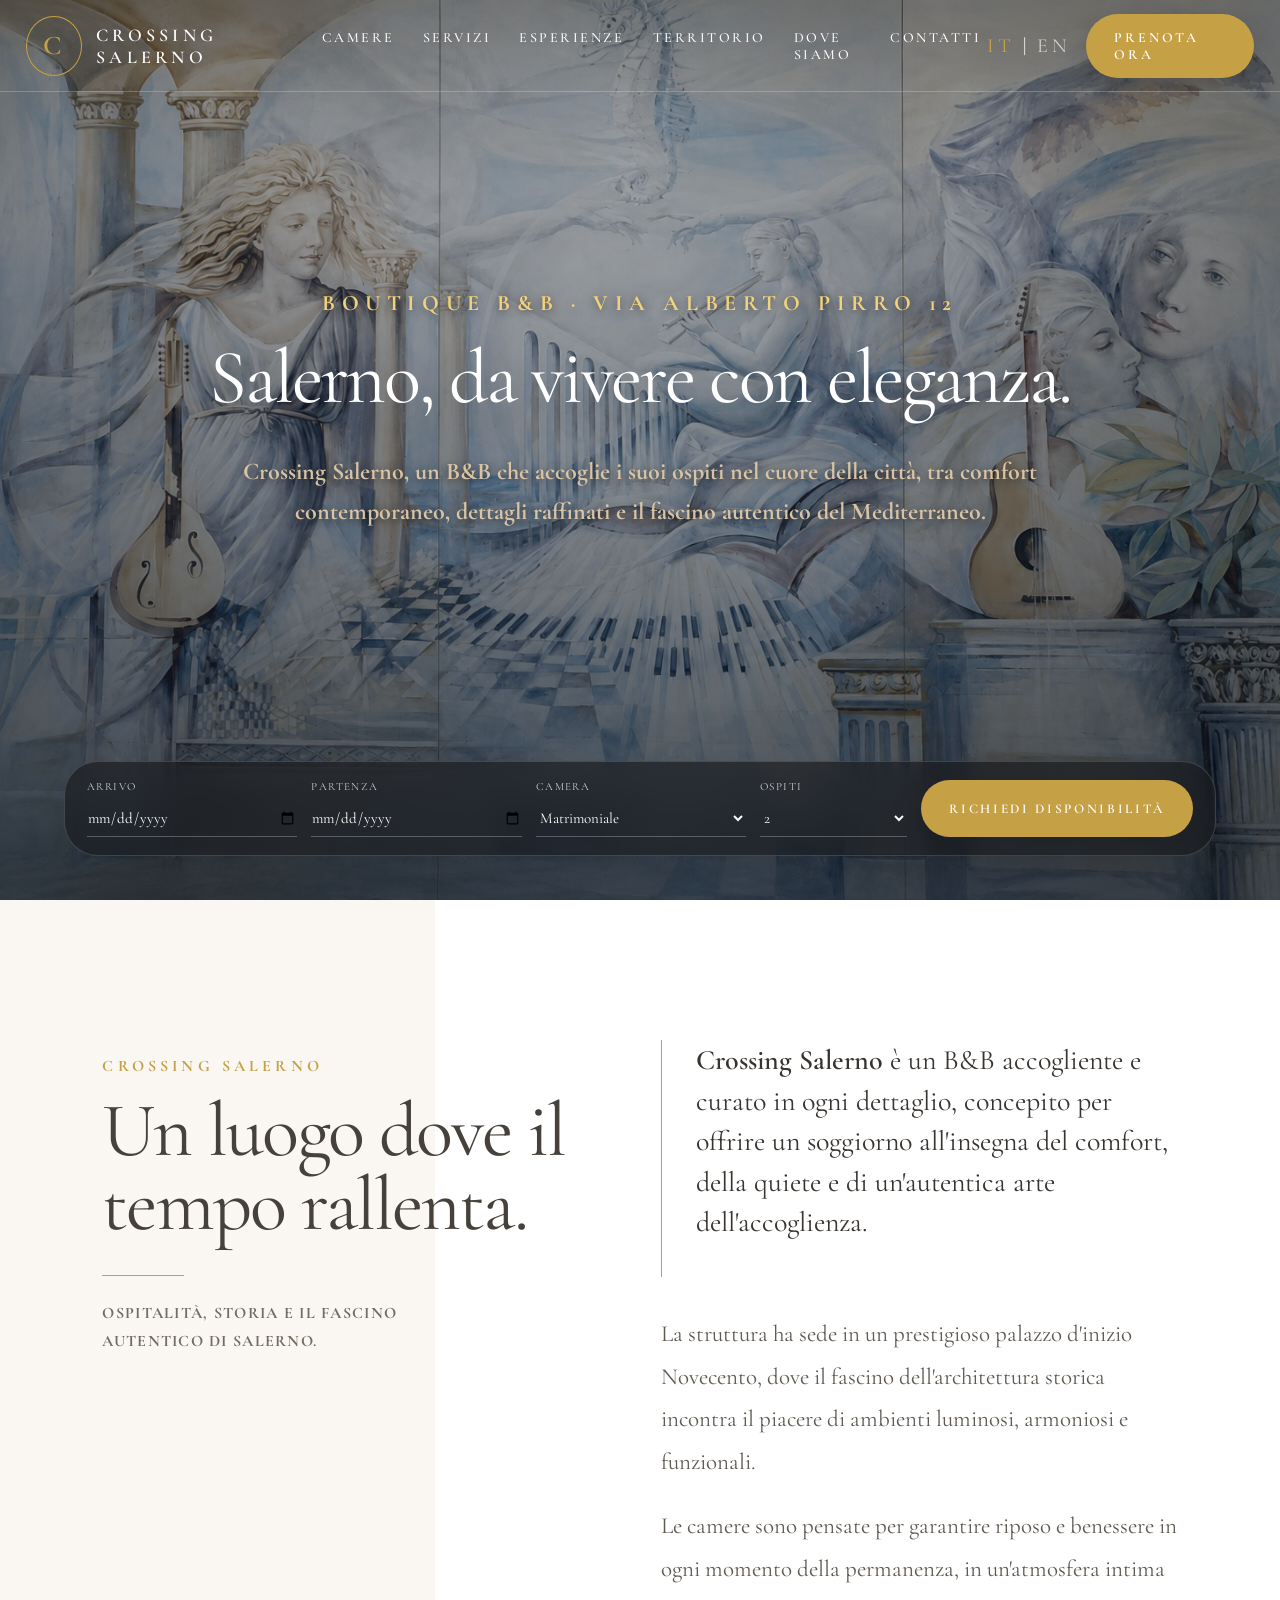
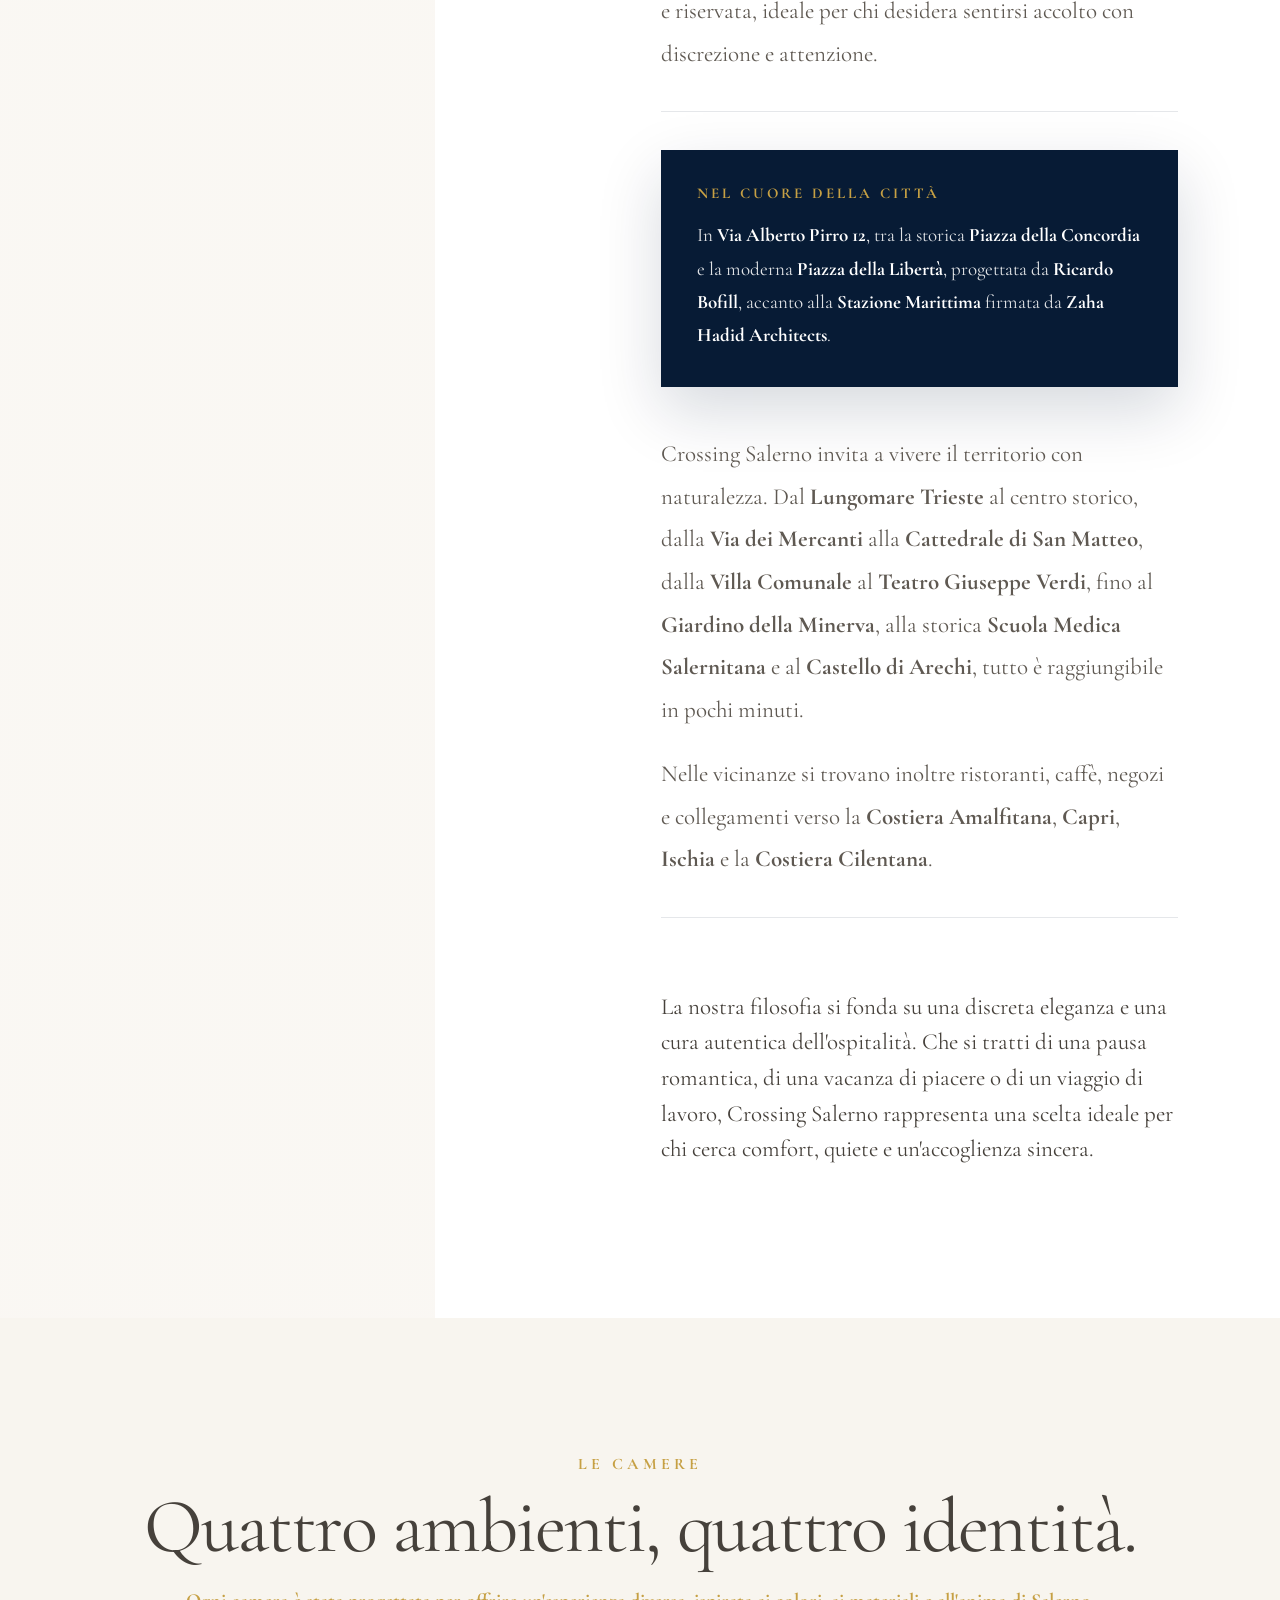
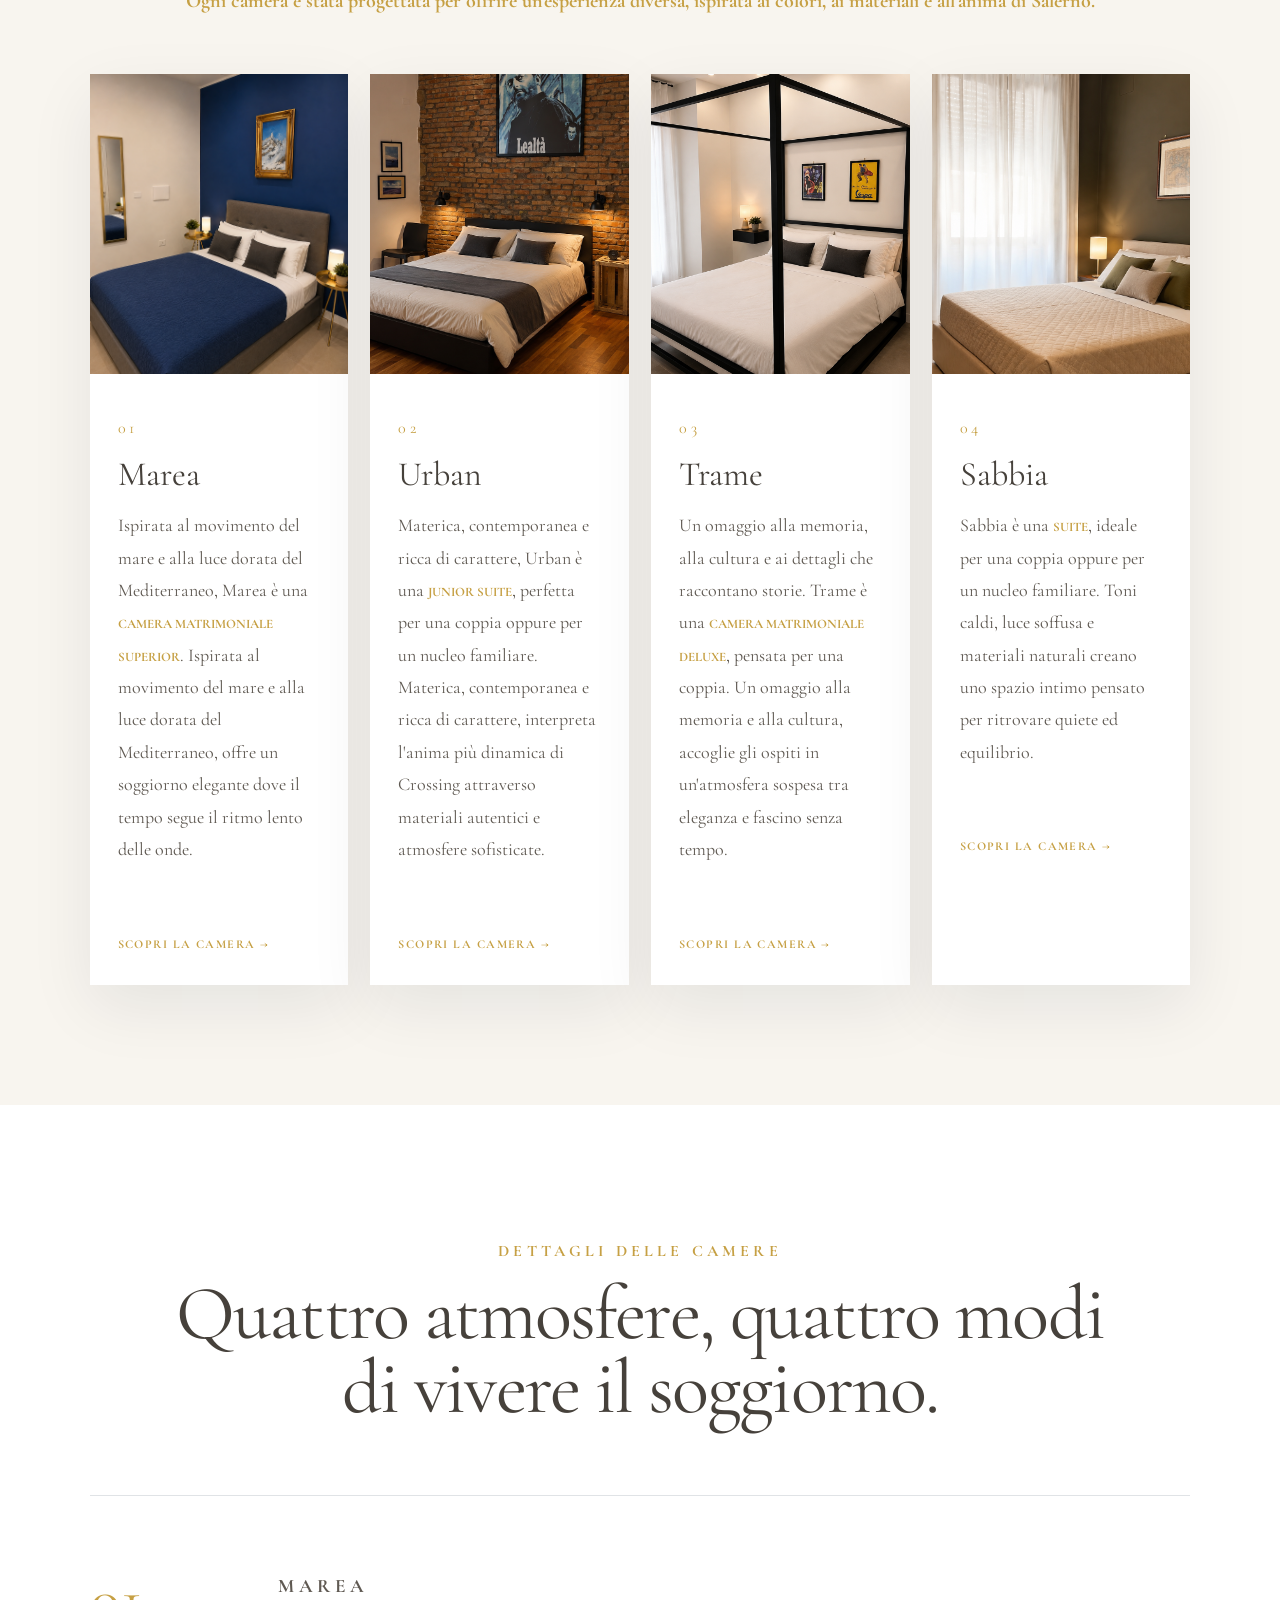
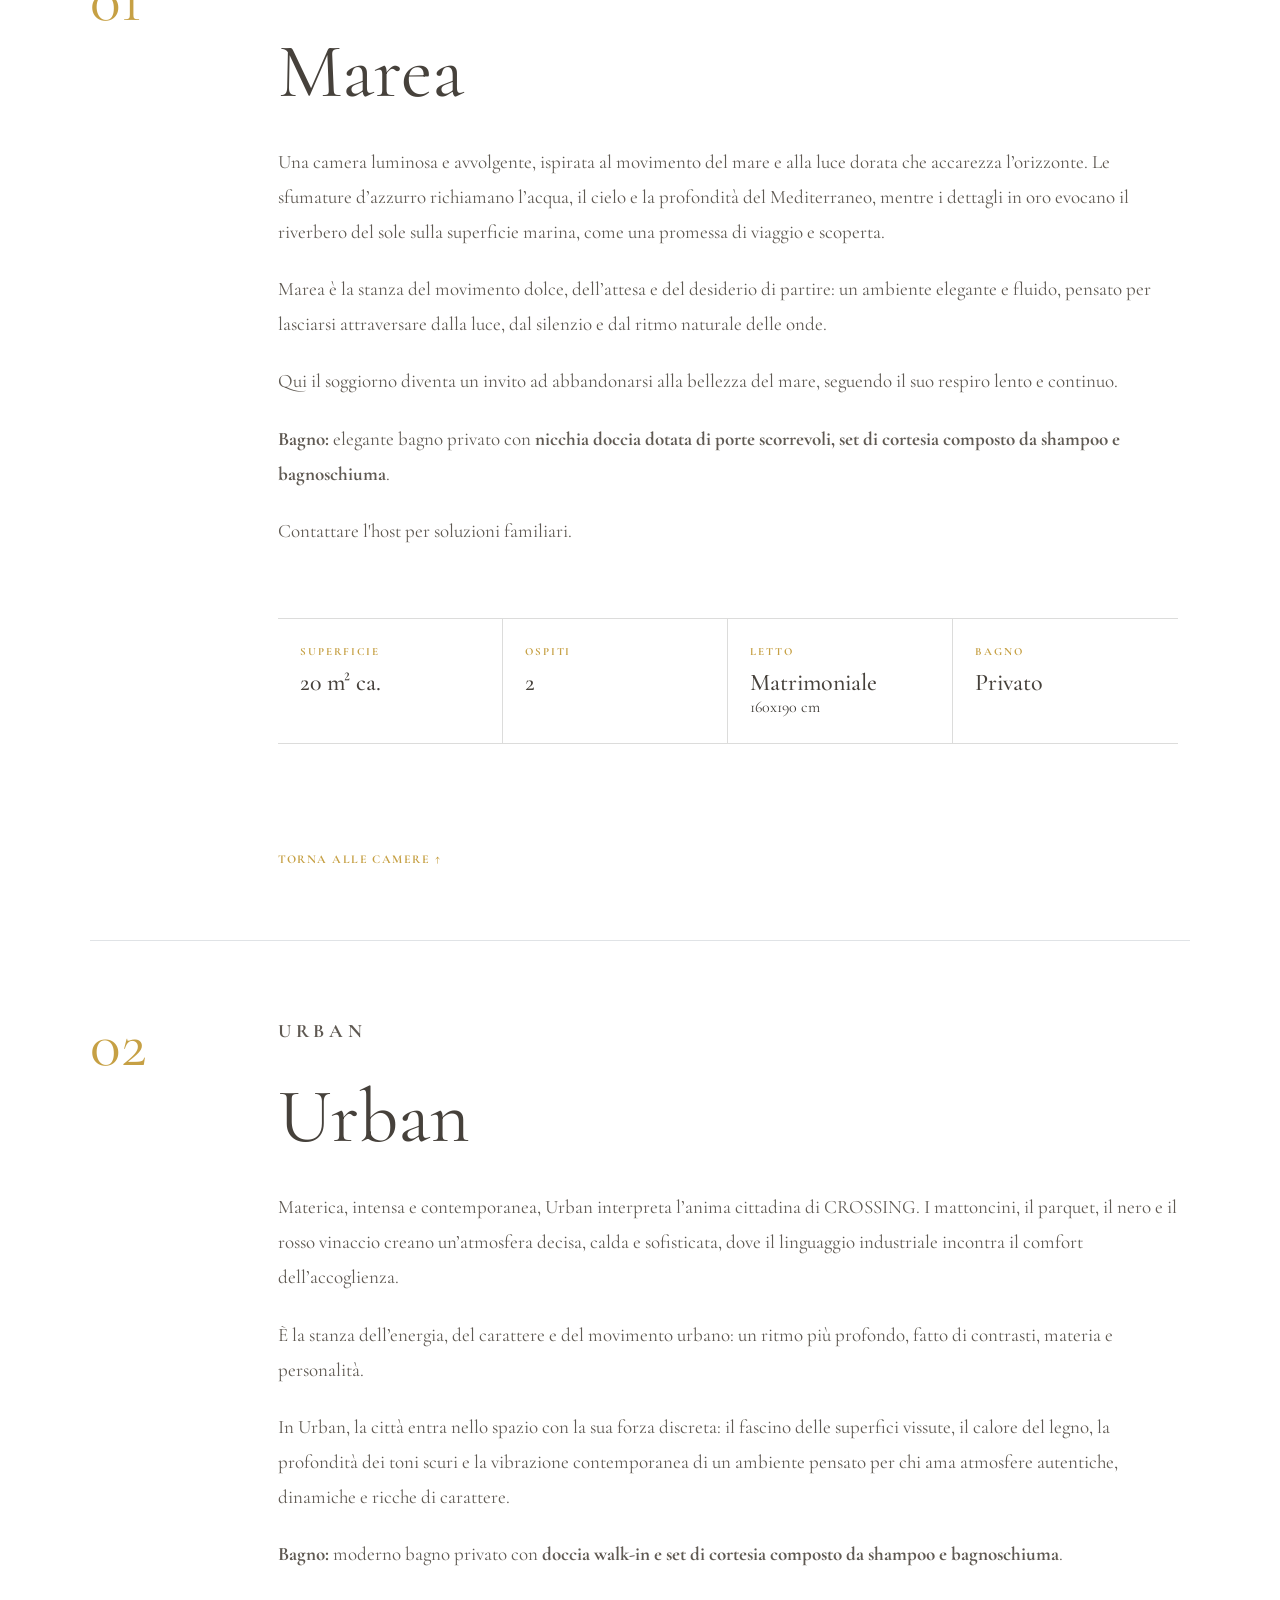
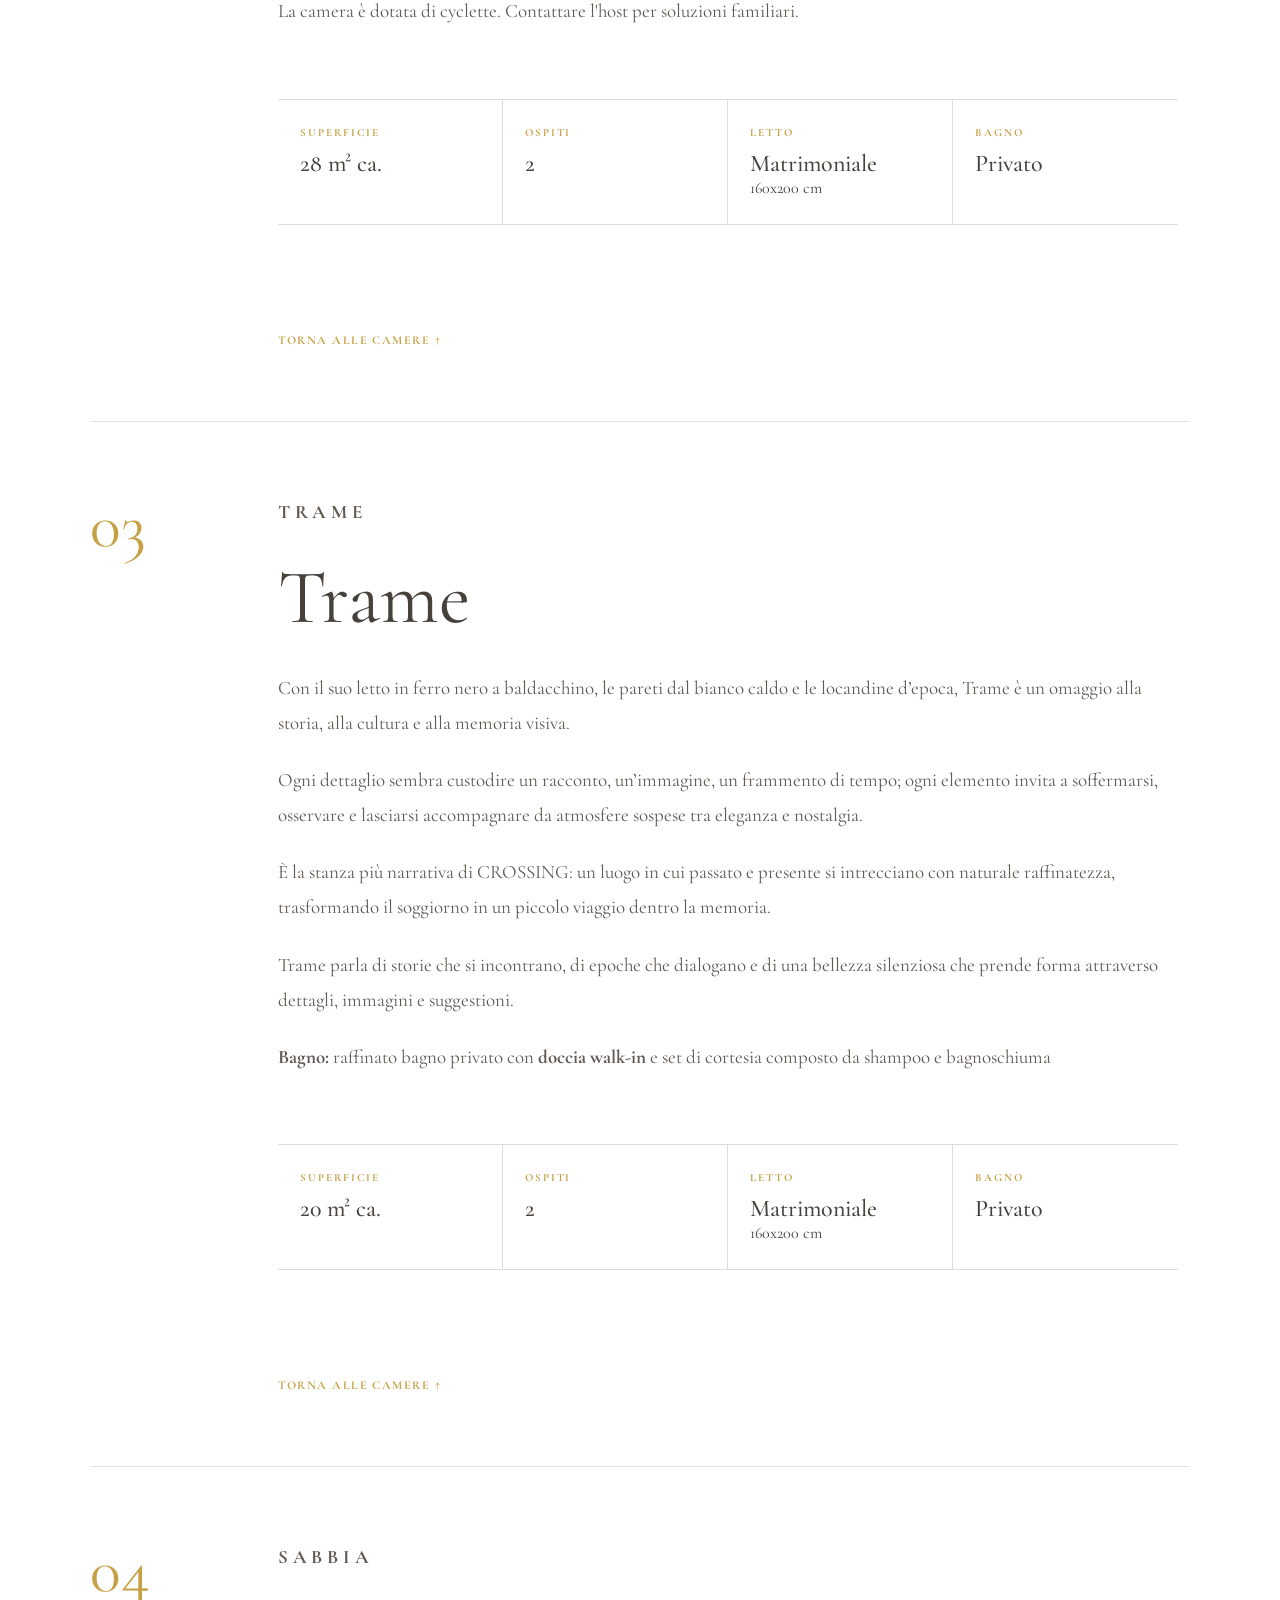
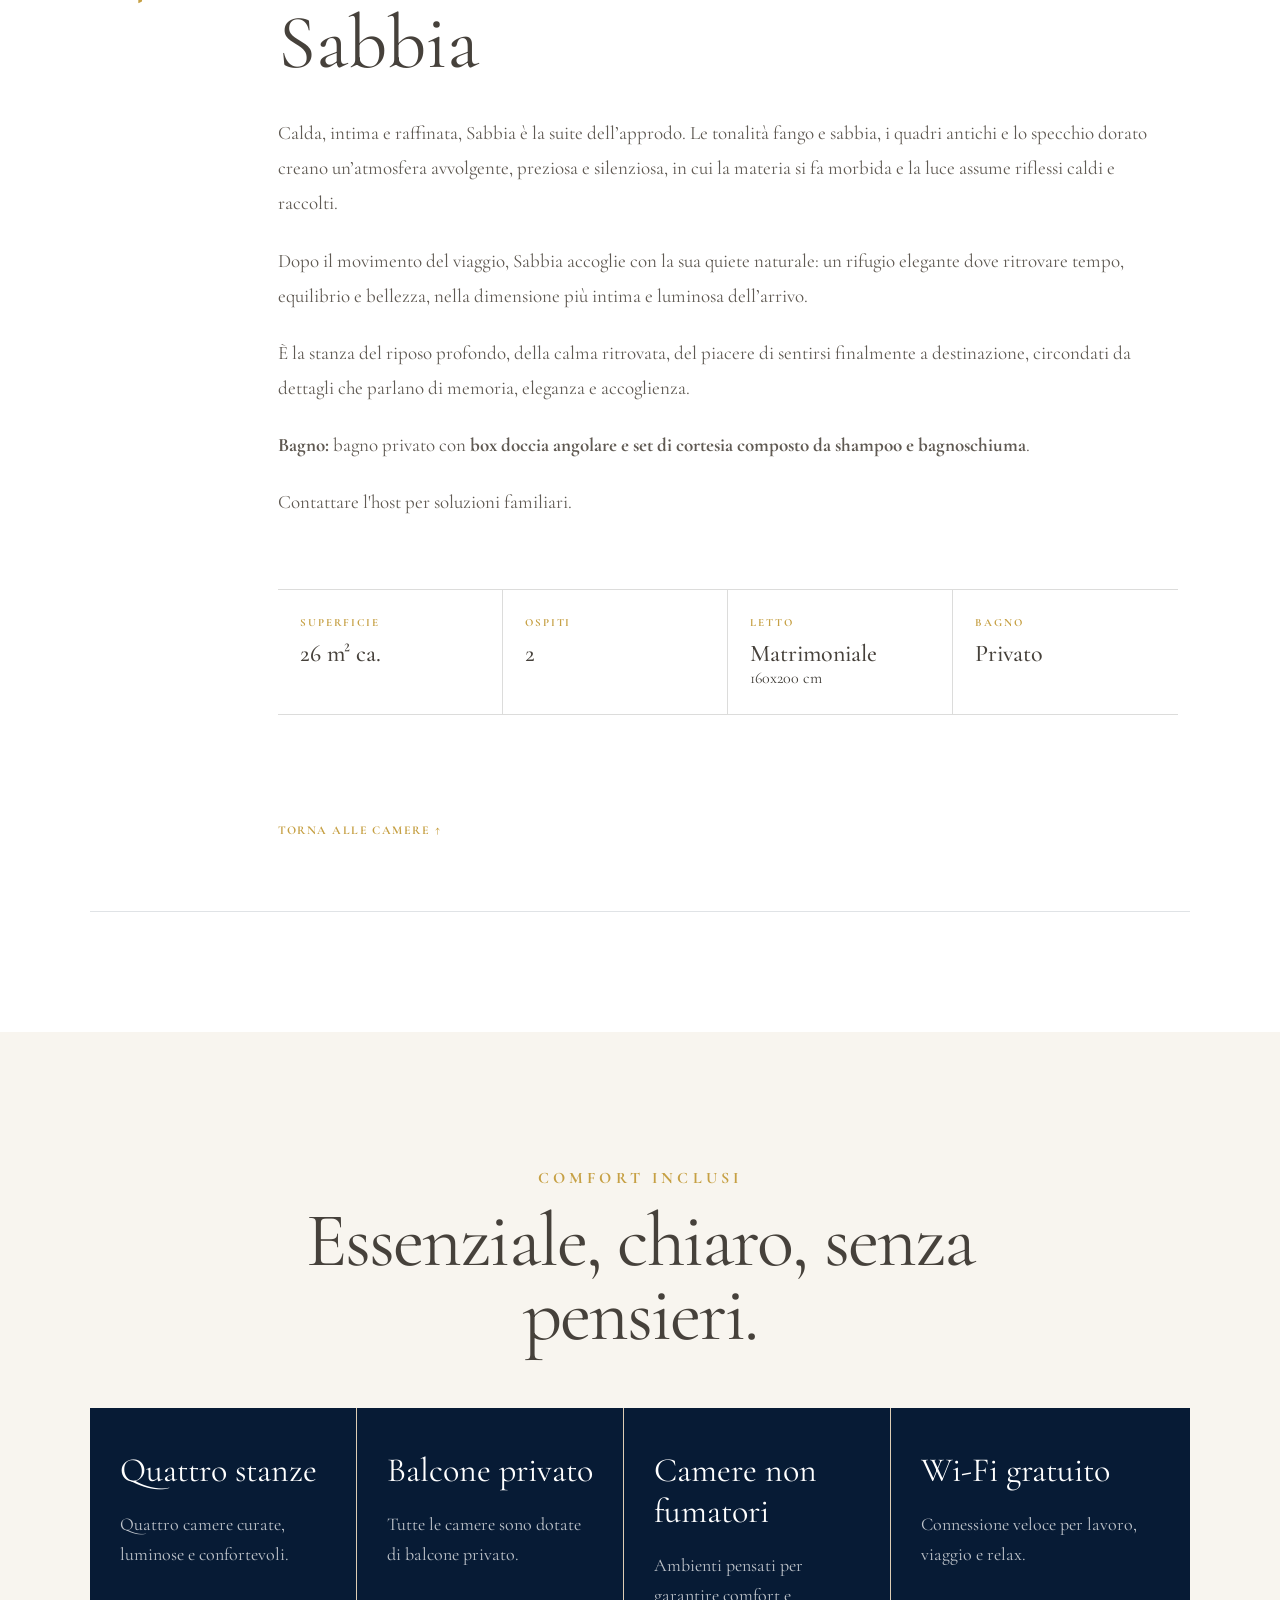
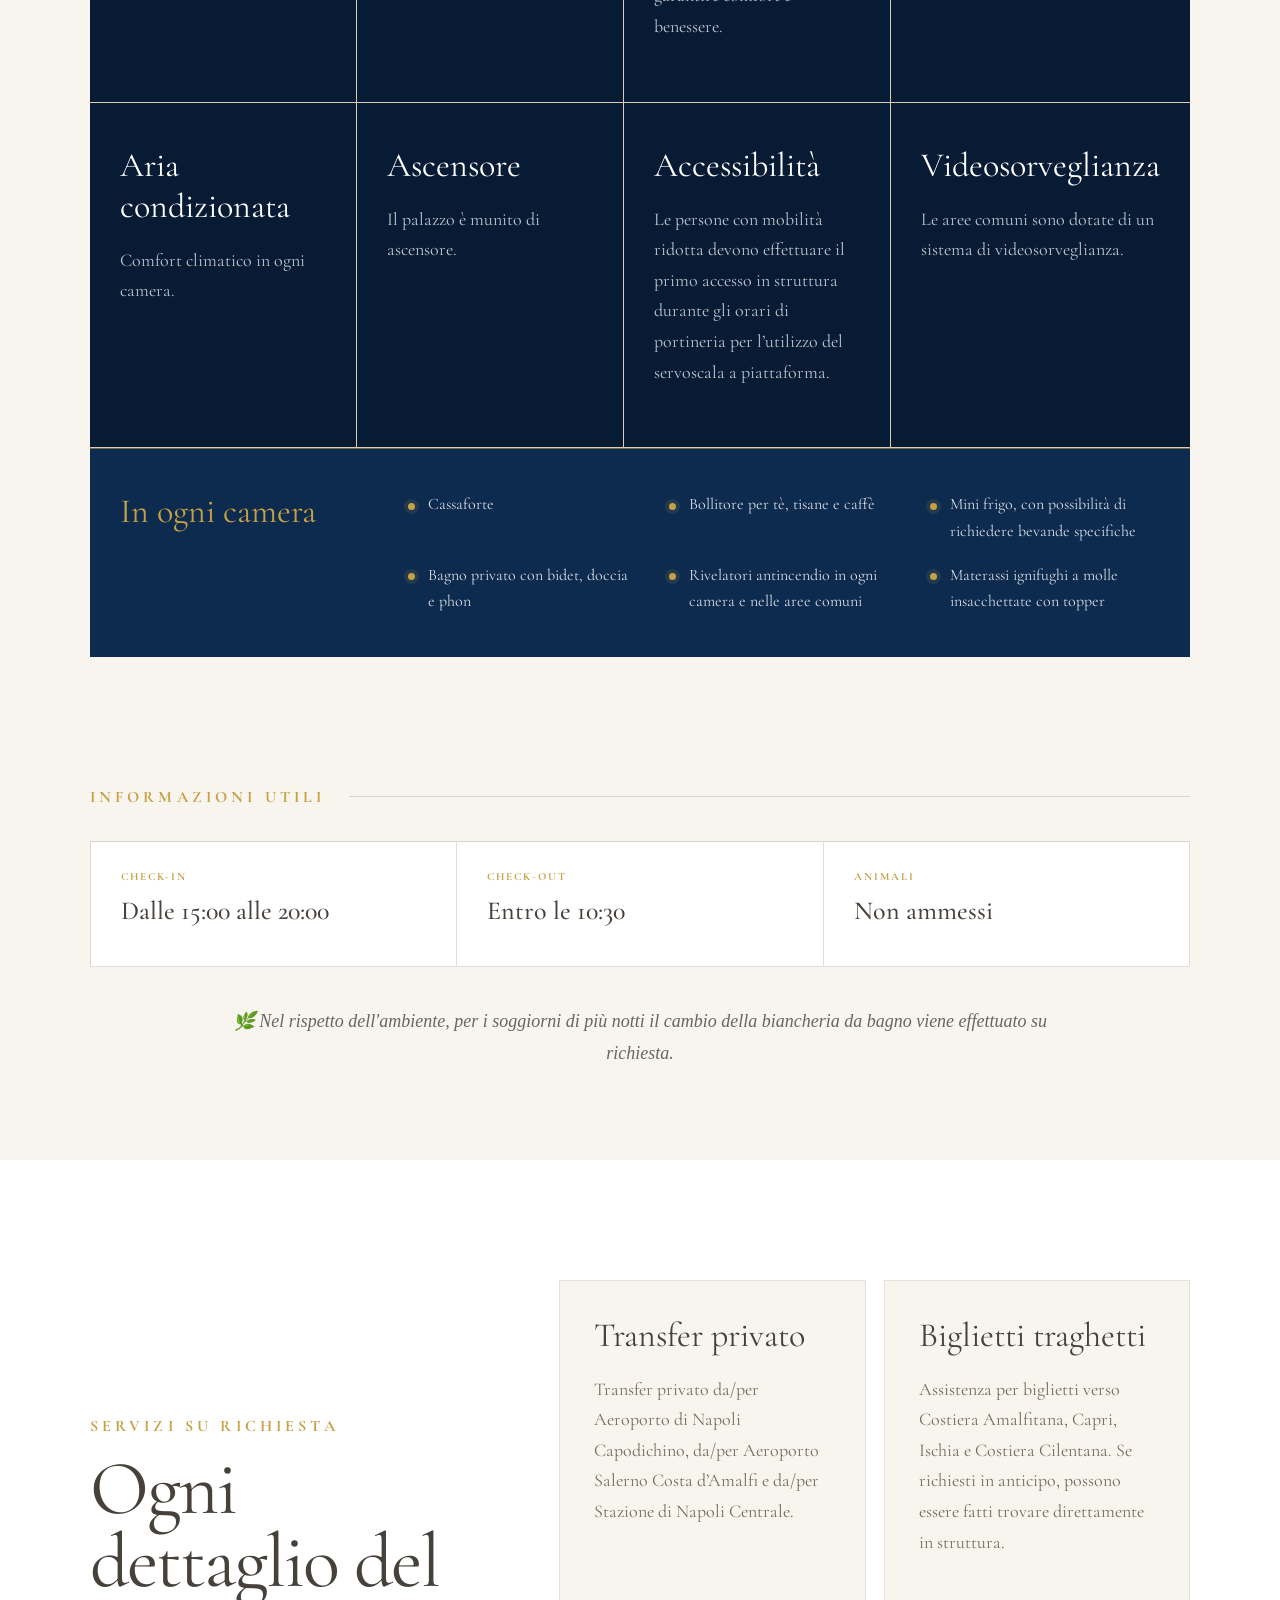
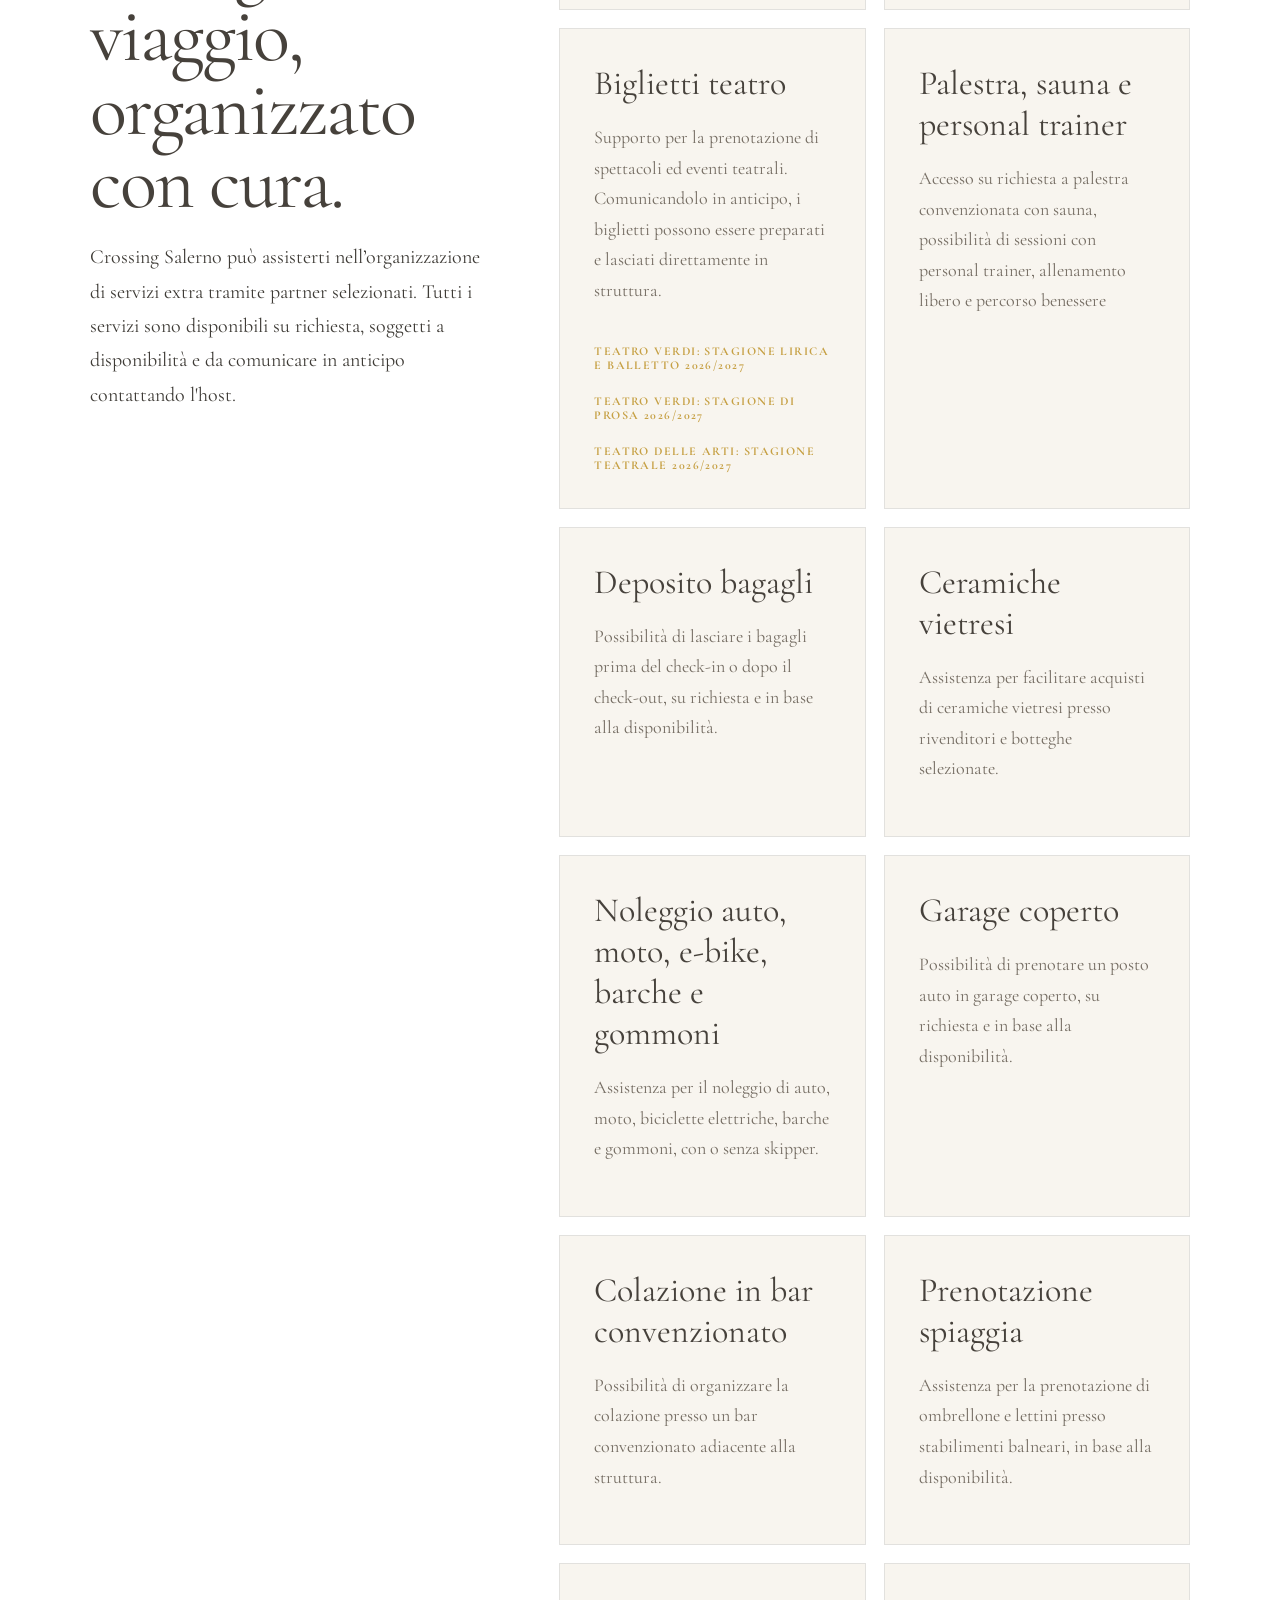
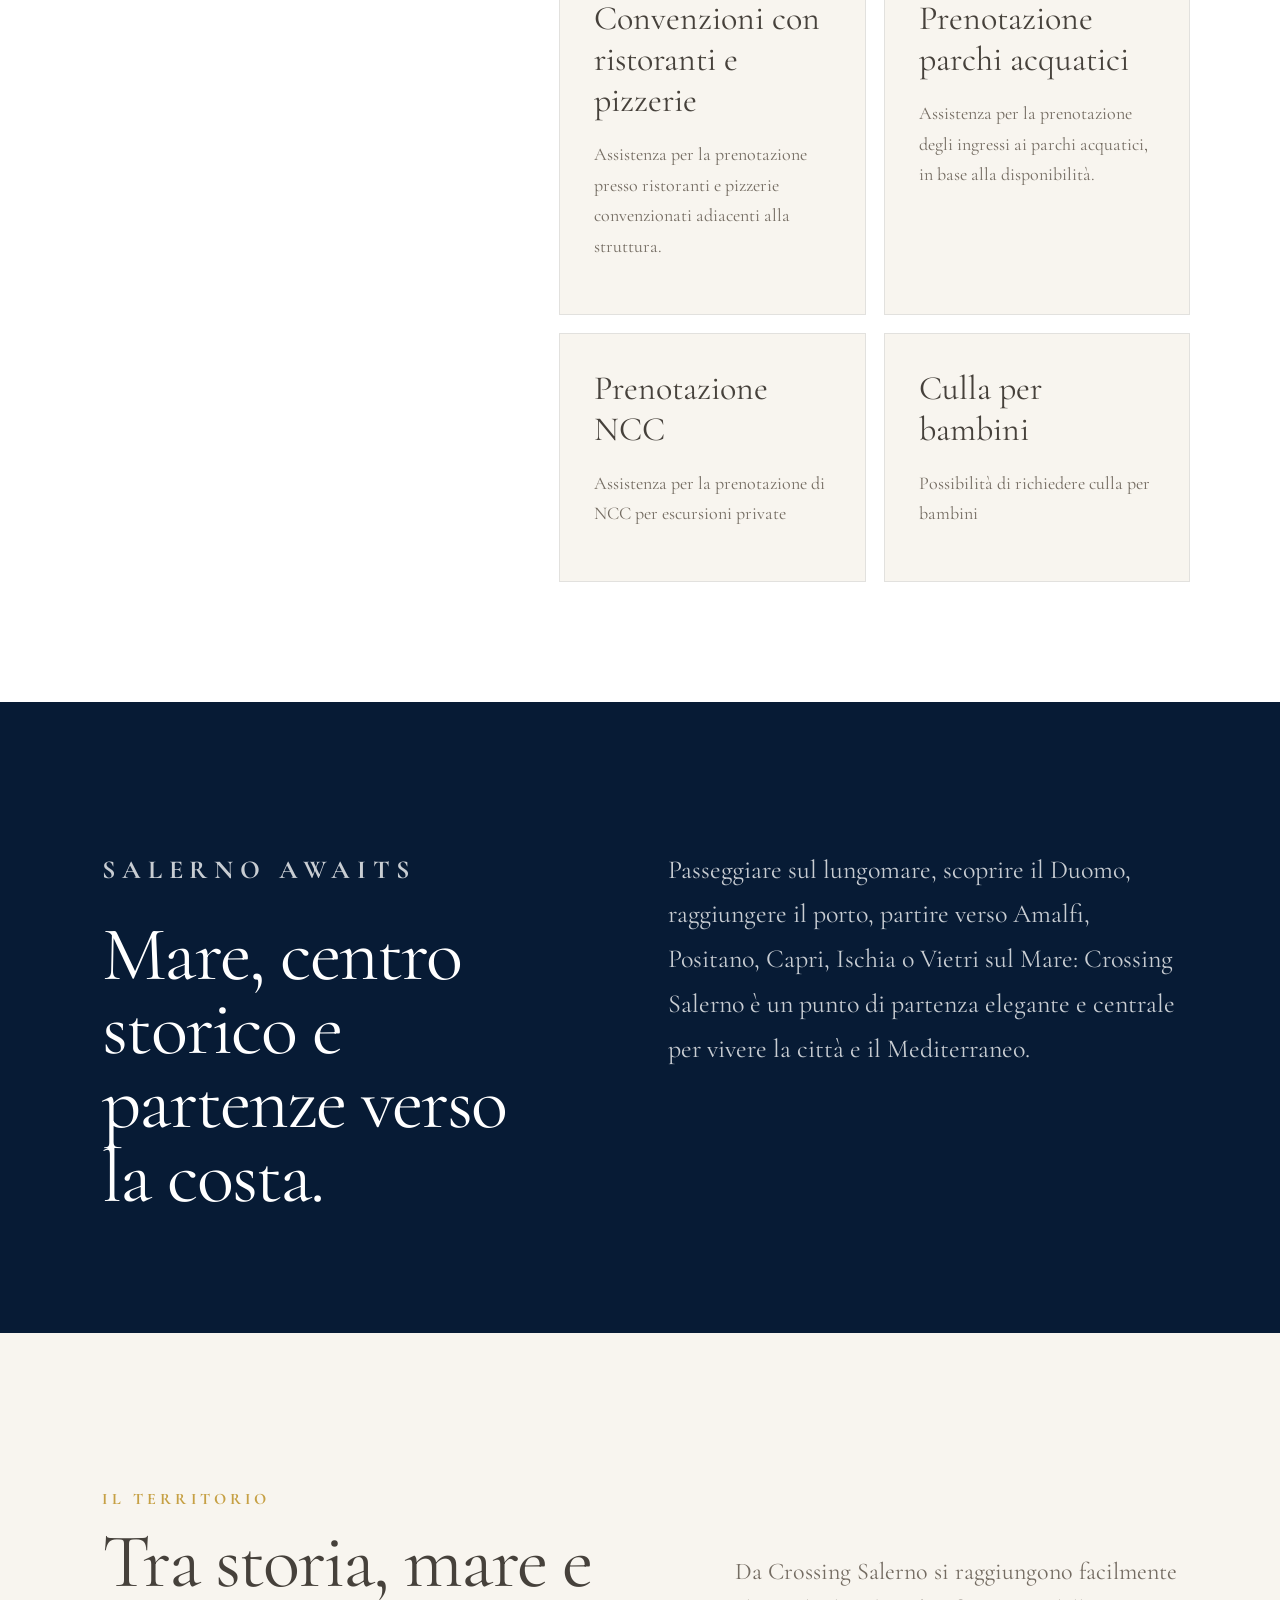
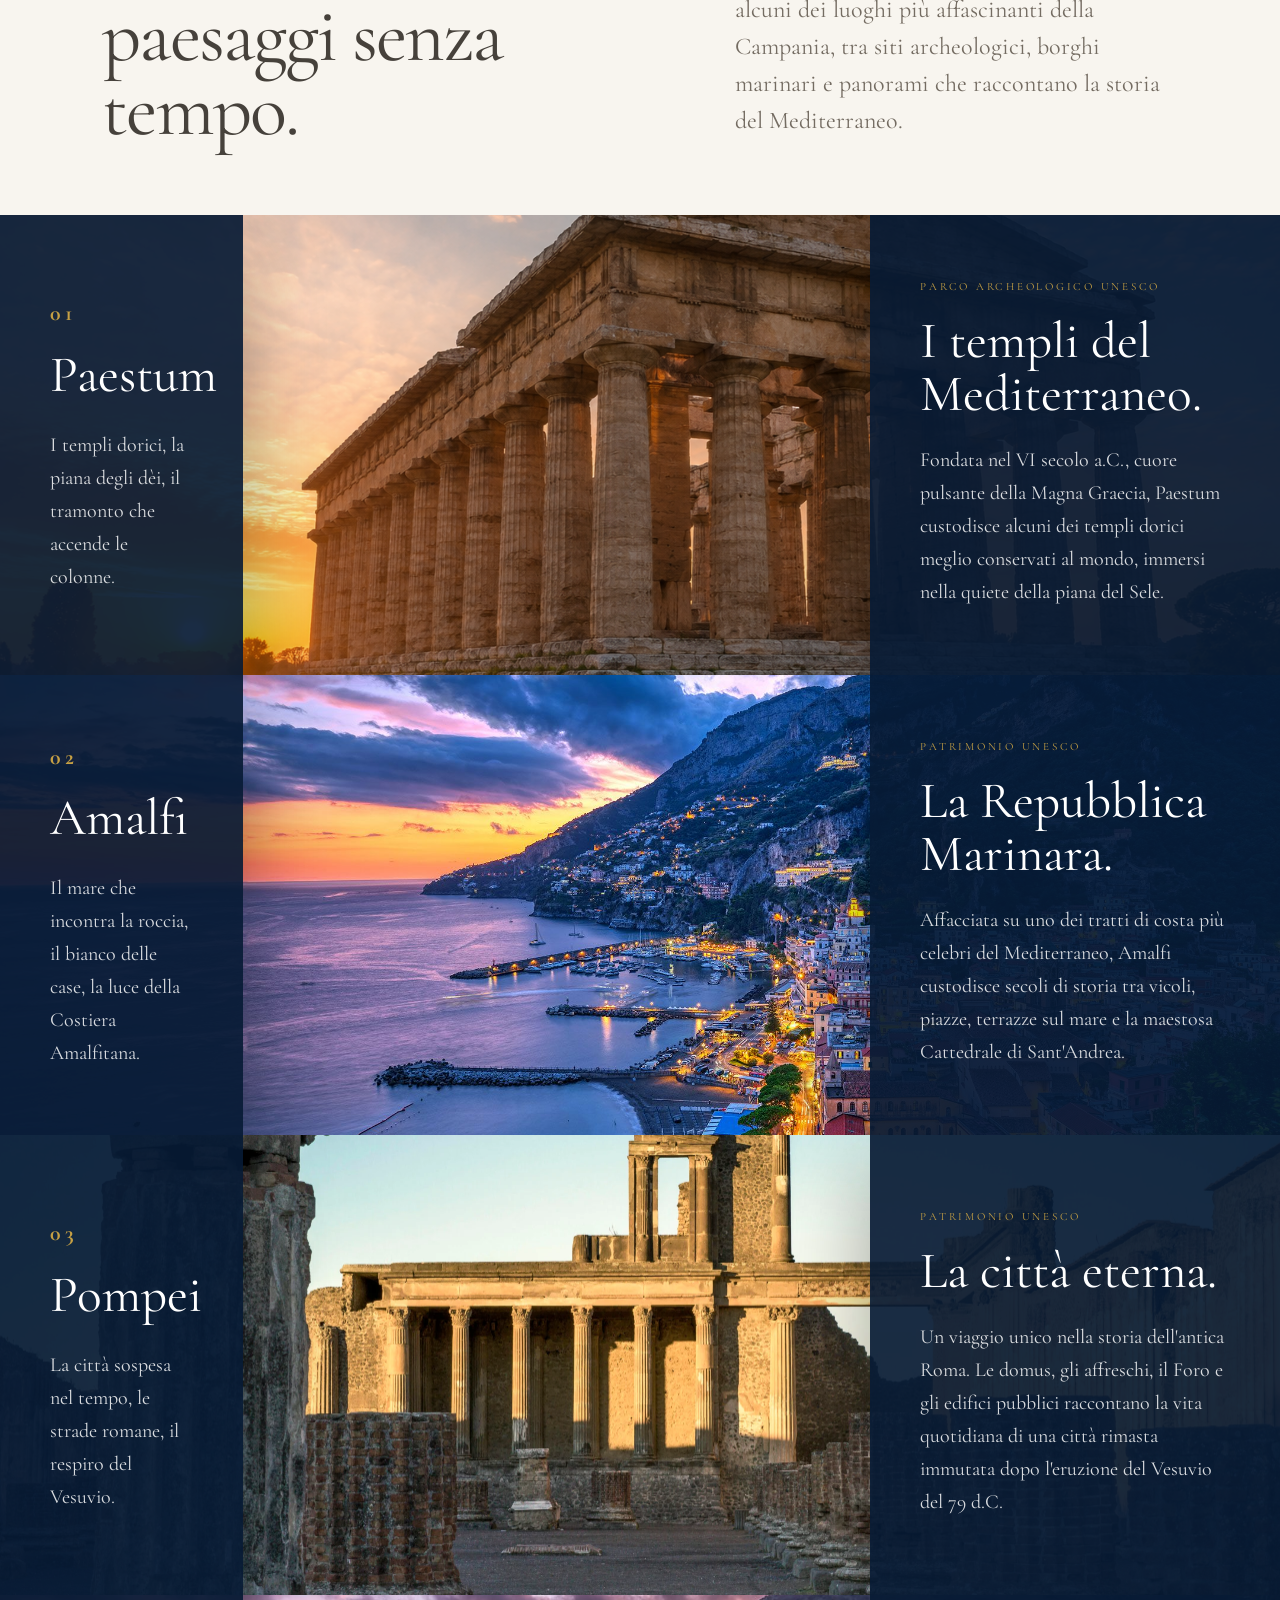
==== commit cc7889a4: "Add files via upload" ====
--- a/index.html
+++ b/index.html
@@ -178,47 +178,6 @@
 </div>
 
 </div>
-
-<!-- MICRO GALLERY CAMERA MAREA -->
-<div class="room-detail-gallery">
-
-  <figure class="room-gallery-main">
-    <img
-      src="marea-dettaglio-01.jpg"
-      alt="Camera Marea di Crossing Salerno"
-      loading="lazy"
-    >
-  </figure>
-
-  <div class="room-gallery-pair">
-
-    <figure>
-      <img
-        src="marea-dettaglio-02.jpg"
-        alt="Dettaglio del letto della camera Marea"
-        loading="lazy"
-      >
-    </figure>
-
-    <figure>
-      <img
-        src="marea-dettaglio-03.jpg"
-        alt="Bagno privato della camera Marea"
-        loading="lazy"
-      >
-    </figure>
-
-  </div>
-
-  <figure class="room-gallery-wide">
-    <img
-      src="marea-dettaglio-04.jpg"
-      alt="Particolare degli interni della camera Marea"
-      loading="lazy"
-    >
-  </figure>
-
-</div>
     <a class="back-to-rooms" data-i18n="backToRooms" href="#camere">Torna alle camere ↑</a>
 </div>
 </article>
@@ -281,46 +240,6 @@
   </strong>
 </div>
 
-</div>
-
-<!-- MICRO GALLERY CAMERA URBAN -->
-<div class="room-detail-gallery">
-
-  <figure class="room-gallery-main">
-    <img
-      src="urban-dettaglio-01.jpg"
-      alt="Camera Urban di Crossing Salerno"
-      loading="lazy"
-    >
-  </figure>
-
-  <div class="room-gallery-pair">
-
-    <figure>
-      <img
-        src="urban-dettaglio-02.jpg"
-        alt="Dettaglio del letto della camera Urban"
-        loading="lazy"
-      >
-    </figure>
-
-    <figure>
-      <img
-        src="urban-dettaglio-03.jpg"
-        alt="Bagno privato della camera Urban"
-        loading="lazy"
-      >
-    </figure>
-
-  </div>
-
-  <figure class="room-gallery-wide">
-    <img
-      src="urban-dettaglio-04.jpg"
-      alt="Particolare degli interni della camera Urban"
-      loading="lazy"
-    >
-  </figure>
 </div> <!-- fine room-detail-gallery -->
 
 <a
@@ -392,47 +311,6 @@
     Privato
   </strong>
 </div>
-
-</div>
-
-<!-- MICRO GALLERY CAMERA TRAME -->
-<div class="room-detail-gallery">
-
-  <figure class="room-gallery-main">
-    <img
-      src="trame-dettaglio-01.jpg"
-      alt="Camera Trame di Crossing Salerno"
-      loading="lazy"
-    >
-  </figure>
-
-  <div class="room-gallery-pair">
-
-    <figure>
-      <img
-        src="trame-dettaglio-02.jpg"
-        alt="Dettaglio del letto della camera Trame"
-        loading="lazy"
-      >
-    </figure>
-
-    <figure>
-      <img
-        src="trame-dettaglio-03.jpg"
-        alt="Bagno privato della camera Trame"
-        loading="lazy"
-      >
-    </figure>
-
-  </div>
-
-  <figure class="room-gallery-wide">
-    <img
-      src="trame-dettaglio-04.jpg"
-      alt="Particolare degli interni della camera Trame"
-      loading="lazy"
-    >
-  </figure>
 </div> <!-- fine room-detail-gallery -->
 
 <a
@@ -504,47 +382,6 @@
     Privato
   </strong>
 </div>
-
-</div>
-
-<!-- MICRO GALLERY CAMERA SABBIA -->
-<div class="room-detail-gallery">
-
-  <figure class="room-gallery-main">
-    <img
-      src="sabbia-dettaglio-01.jpg"
-      alt="Camera Sabbia di Crossing Salerno"
-      loading="lazy"
-    >
-  </figure>
-
-  <div class="room-gallery-pair">
-
-    <figure>
-      <img
-        src="sabbia-dettaglio-02.jpg"
-        alt="Dettaglio del letto della camera Sabbia"
-        loading="lazy"
-      >
-    </figure>
-
-    <figure>
-      <img
-        src="sabbia-dettaglio-03.jpg"
-        alt="Bagno privato della camera Sabbia"
-        loading="lazy"
-      >
-    </figure>
-
-  </div>
-
-  <figure class="room-gallery-wide">
-    <img
-      src="sabbia-dettaglio-04.jpg"
-      alt="Particolare degli interni della camera Sabbia"
-      loading="lazy"
-    >
-  </figure>
 </div> <!-- fine room-detail-gallery -->
 
 <a
@@ -559,68 +396,6 @@
 
 </article>
 </section>
-<!-- GALLERIA FOTOGRAFICA IMMERSIVA -->
-<section class="immersive-gallery" aria-label="Galleria fotografica Crossing Salerno">
-
-  <!-- Foto panoramica principale -->
-  <figure class="immersive-shot immersive-shot-full">
-    <img
-      src="gallery-01.jpg"
-      alt="Atmosfera degli interni di Crossing Salerno"
-      loading="lazy"
-    >
-  </figure>
-
-  <!-- Due fotografie affiancate -->
-  <div class="immersive-pair">
-    <figure class="immersive-shot immersive-shot-vertical">
-      <img
-        src="gallery-02.jpg"
-        alt="Dettaglio di una camera di Crossing Salerno"
-        loading="lazy"
-      >
-    </figure>
-
-    <figure class="immersive-shot immersive-shot-detail">
-      <img
-        src="gallery-03.jpg"
-        alt="Dettaglio degli arredi di Crossing Salerno"
-        loading="lazy"
-      >
-    </figure>
-  </div>
-
-  <!-- Foto panoramica con margini editoriali -->
-  <figure class="immersive-shot immersive-shot-wide">
-    <img
-      src="gallery-04.jpg"
-      alt="Camera luminosa di Crossing Salerno"
-      loading="lazy"
-    >
-  </figure>
-
-  <!-- Fotografia spostata verso destra -->
-  <figure class="immersive-shot immersive-shot-offset-right">
-    <img
-      src="gallery-05.jpg"
-      alt="Particolare degli ambienti di Crossing Salerno"
-      loading="lazy"
-    >
-  </figure>
-
-  <!-- Fotografia spostata verso sinistra -->
-  <figure class="immersive-shot immersive-shot-offset-left">
-    <img
-      src="gallery-06.jpg"
-      alt="Dettaglio del bagno di Crossing Salerno"
-      loading="lazy"
-    >
-  </figure>
-
-  <p class="immersive-closing" data-i18n="galleryClosing">
-    Ogni dettaglio racconta un modo diverso di vivere Crossing Salerno.
-  </p>
-
 </section>
 <section class="services" id="servizi">
 <div class="section-head narrow">
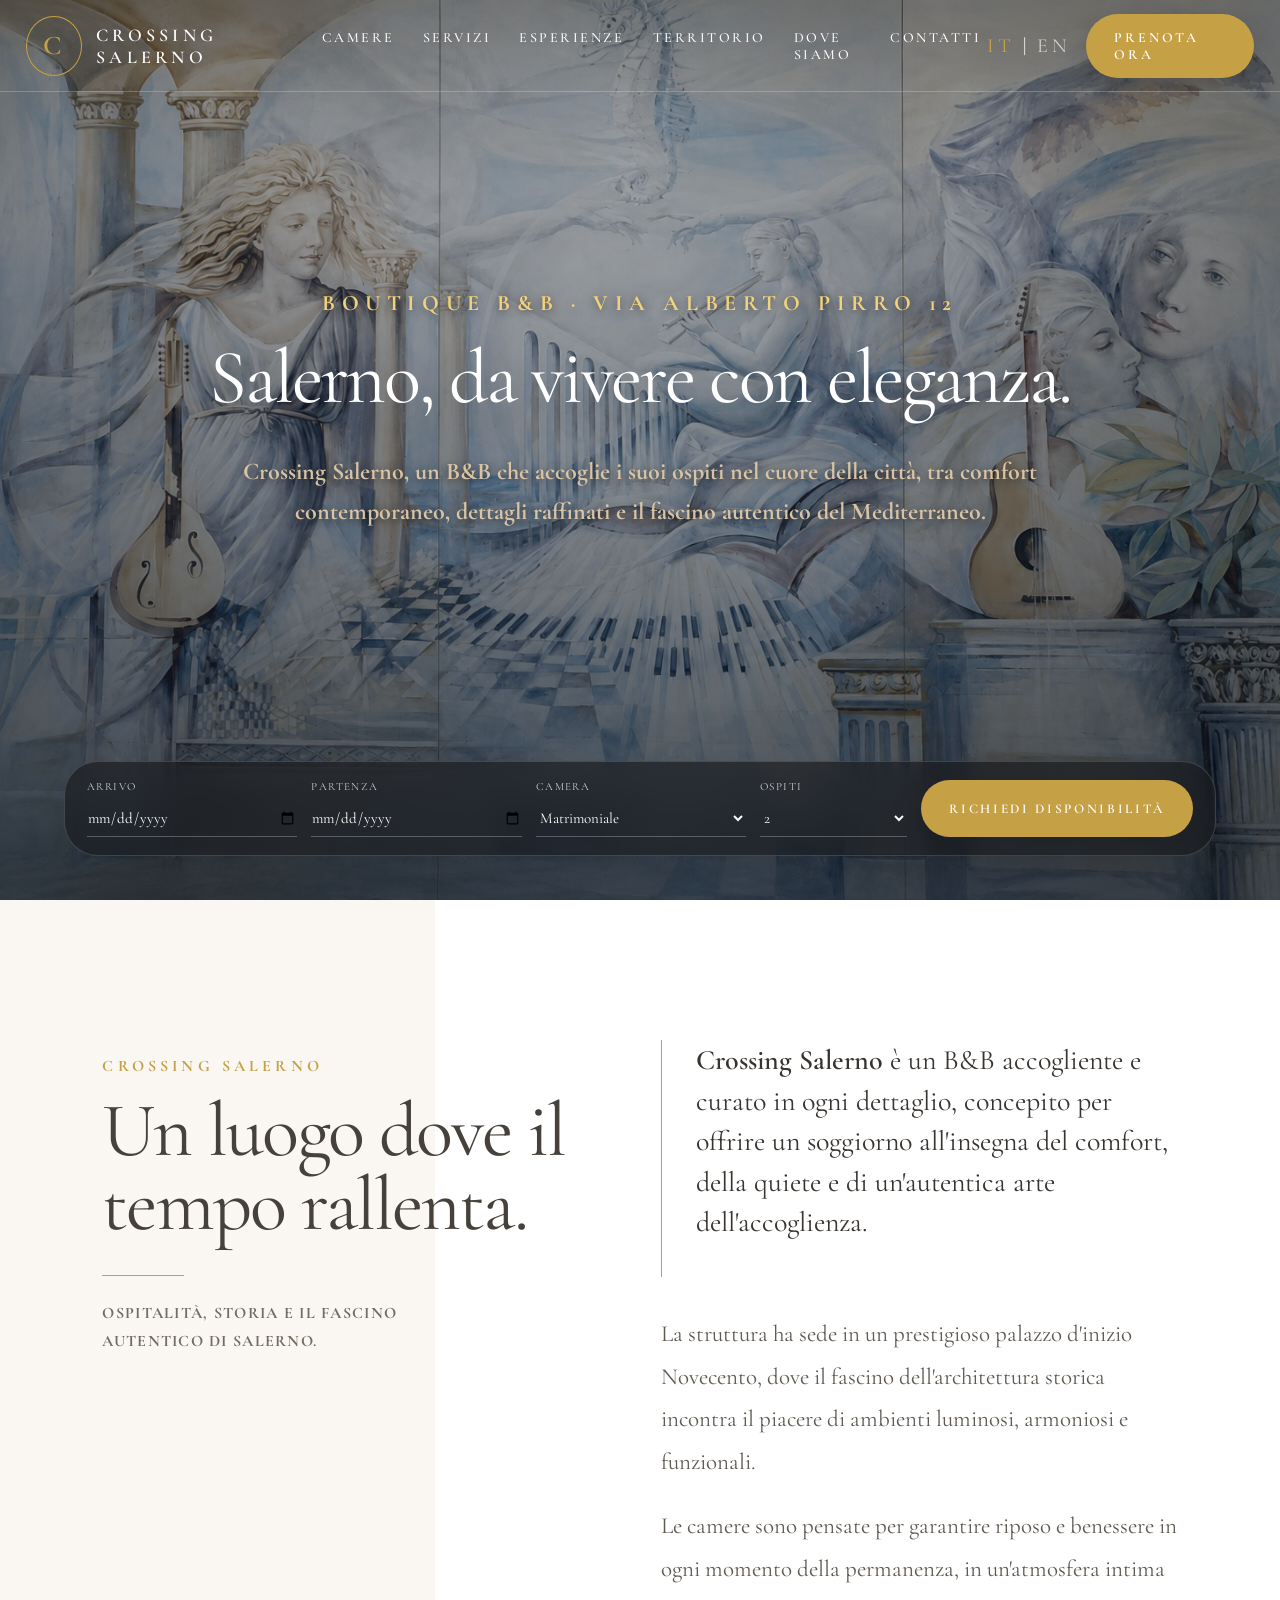
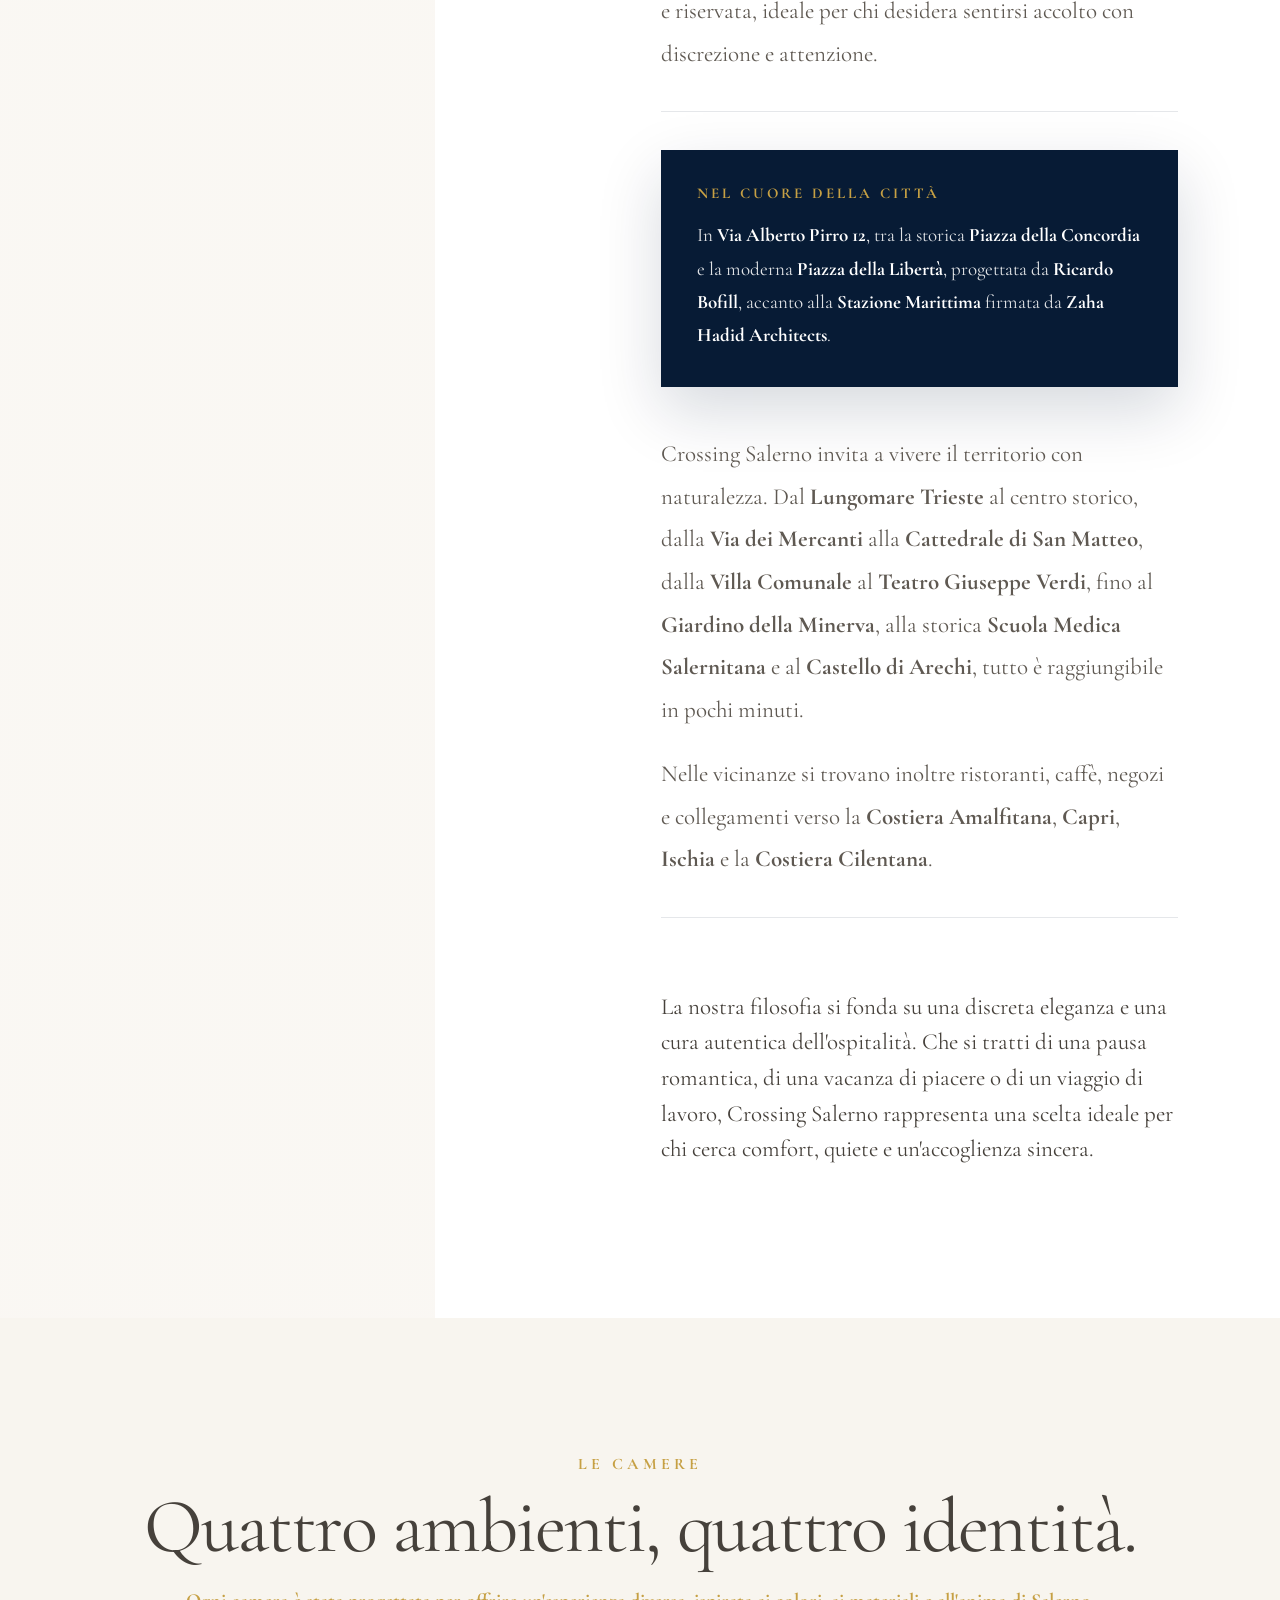
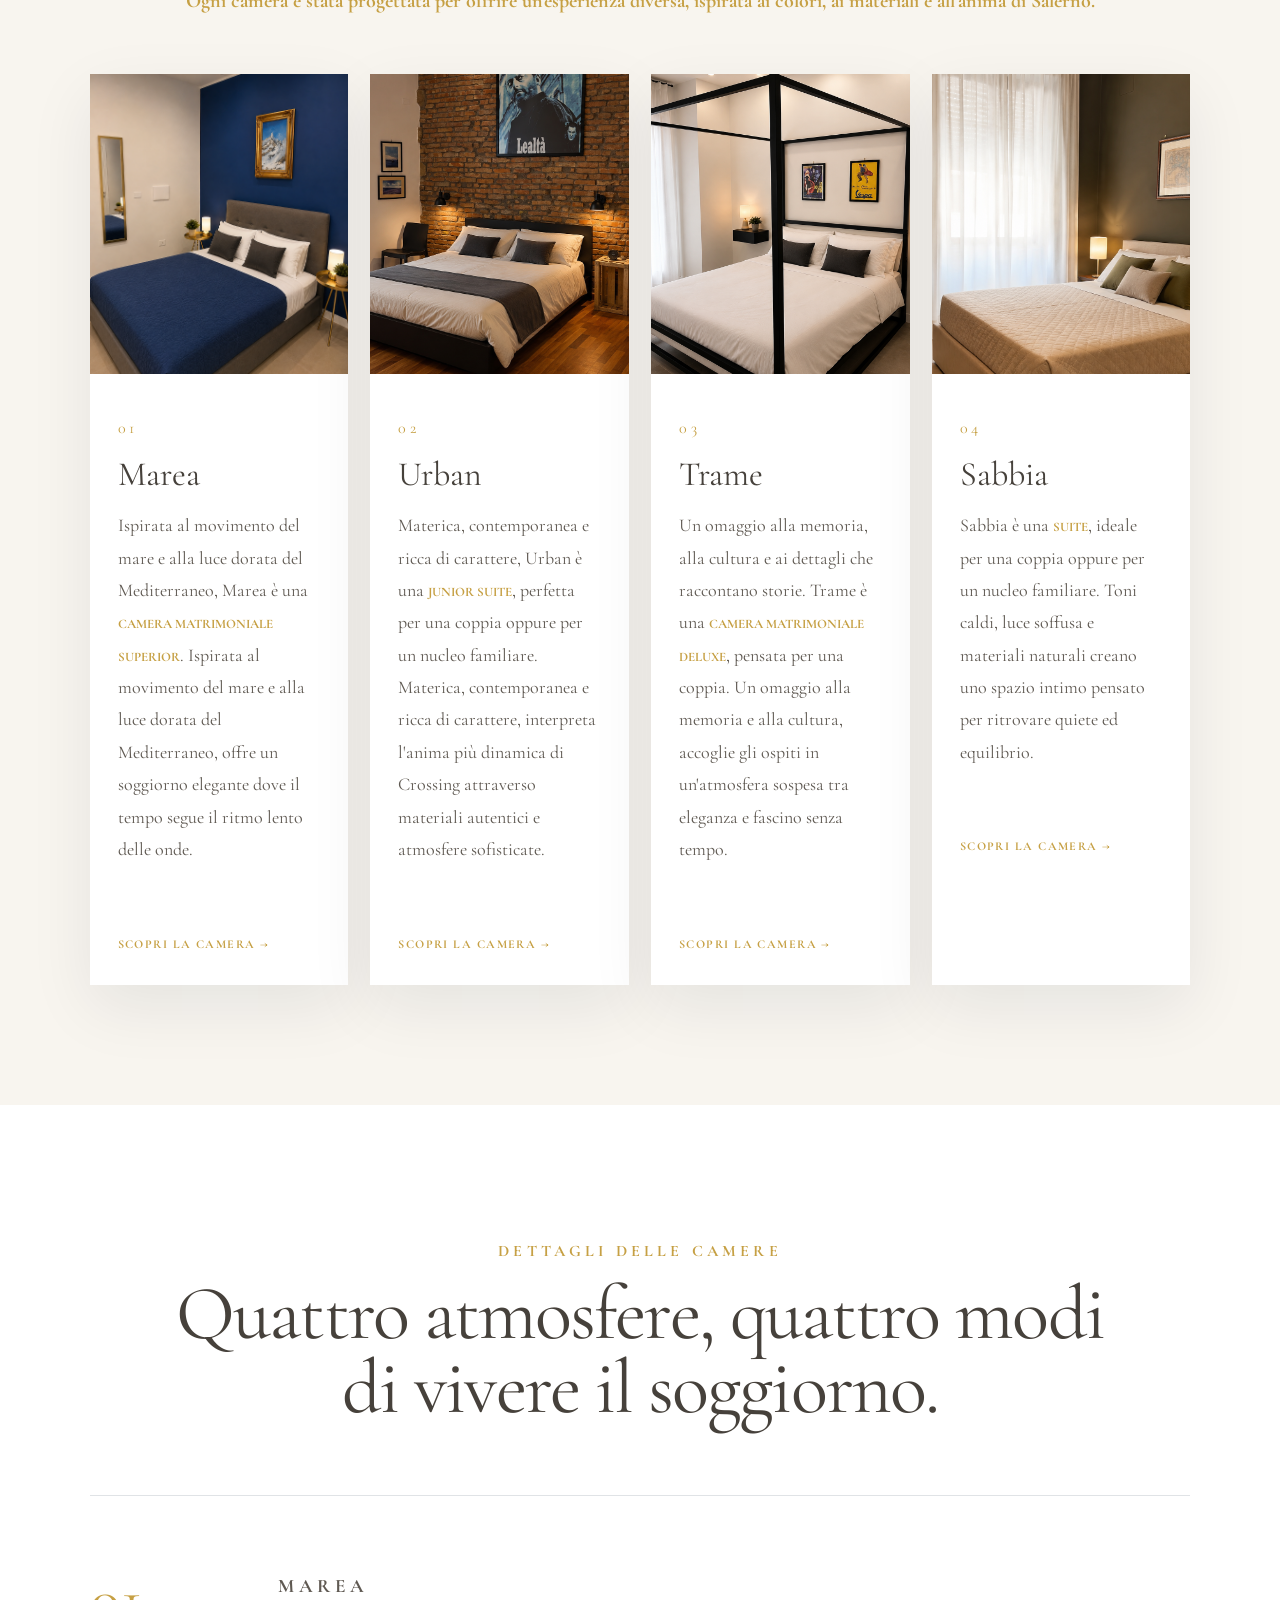
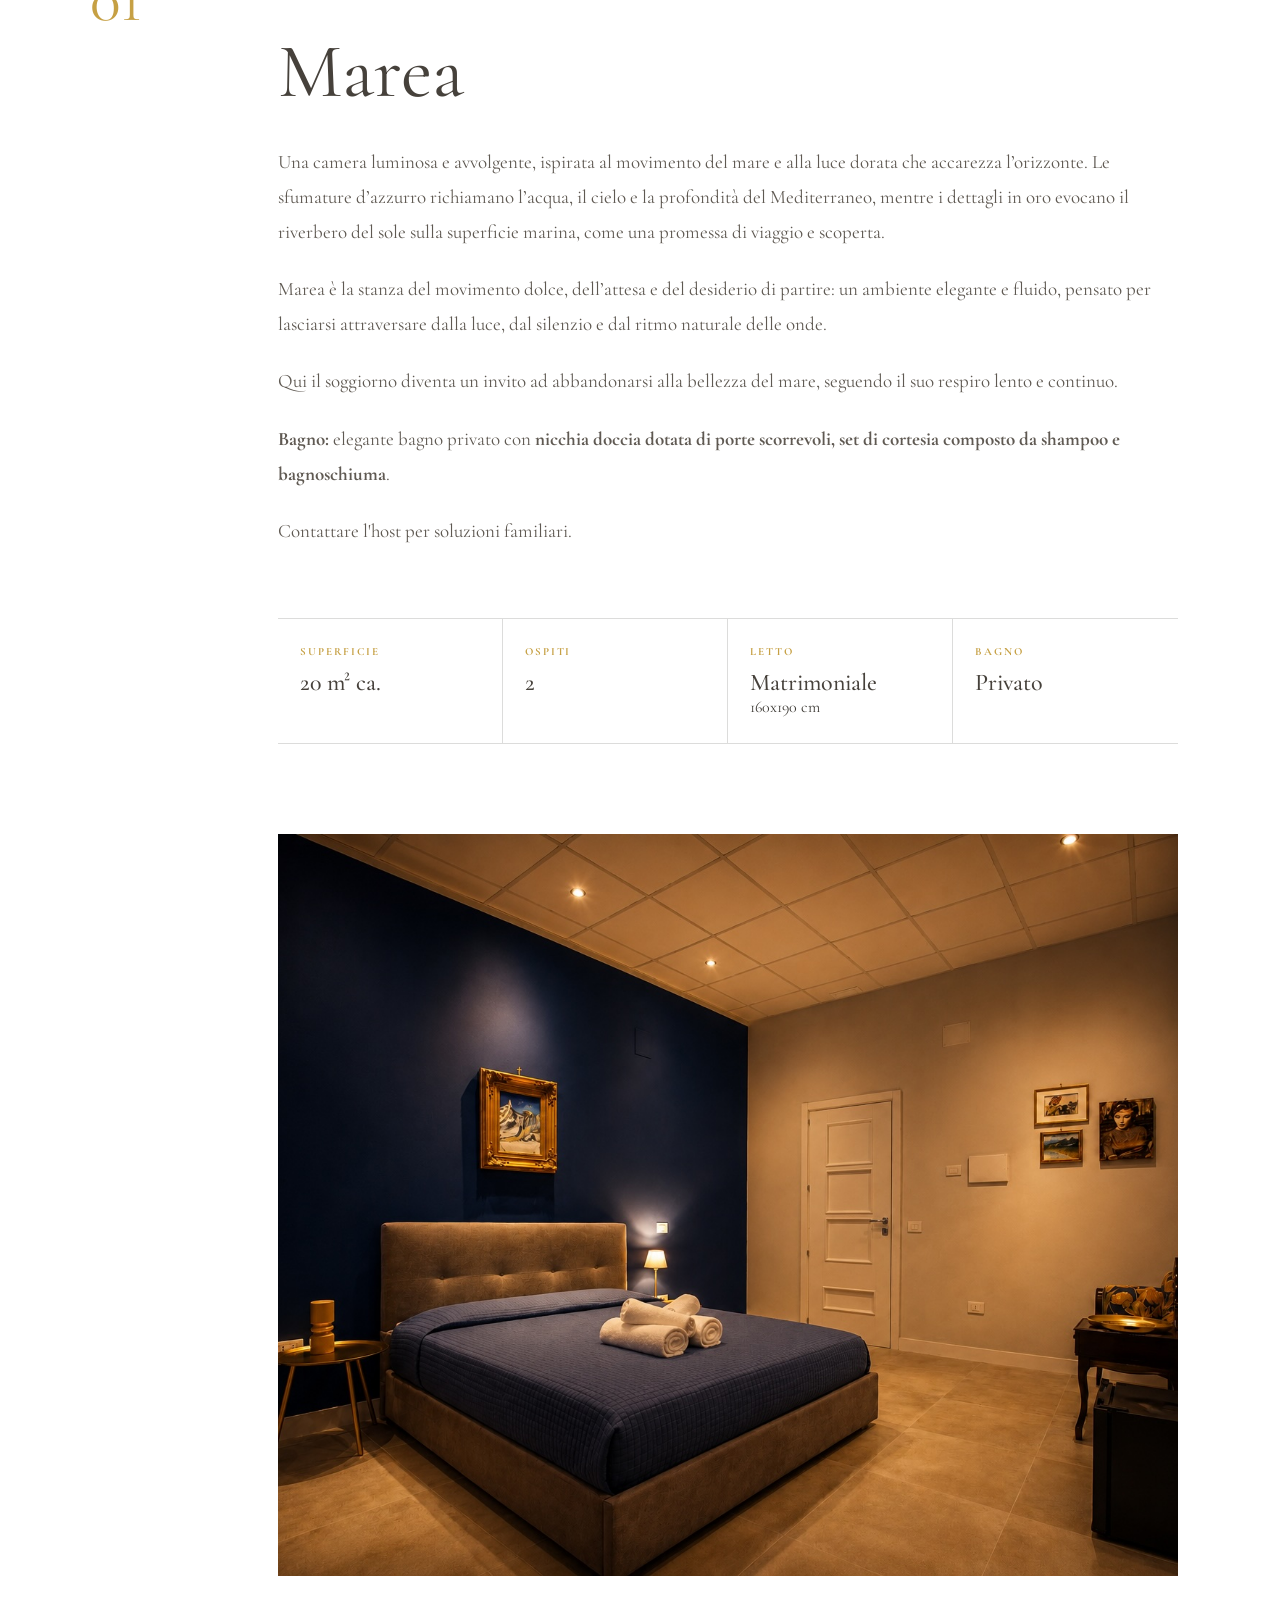
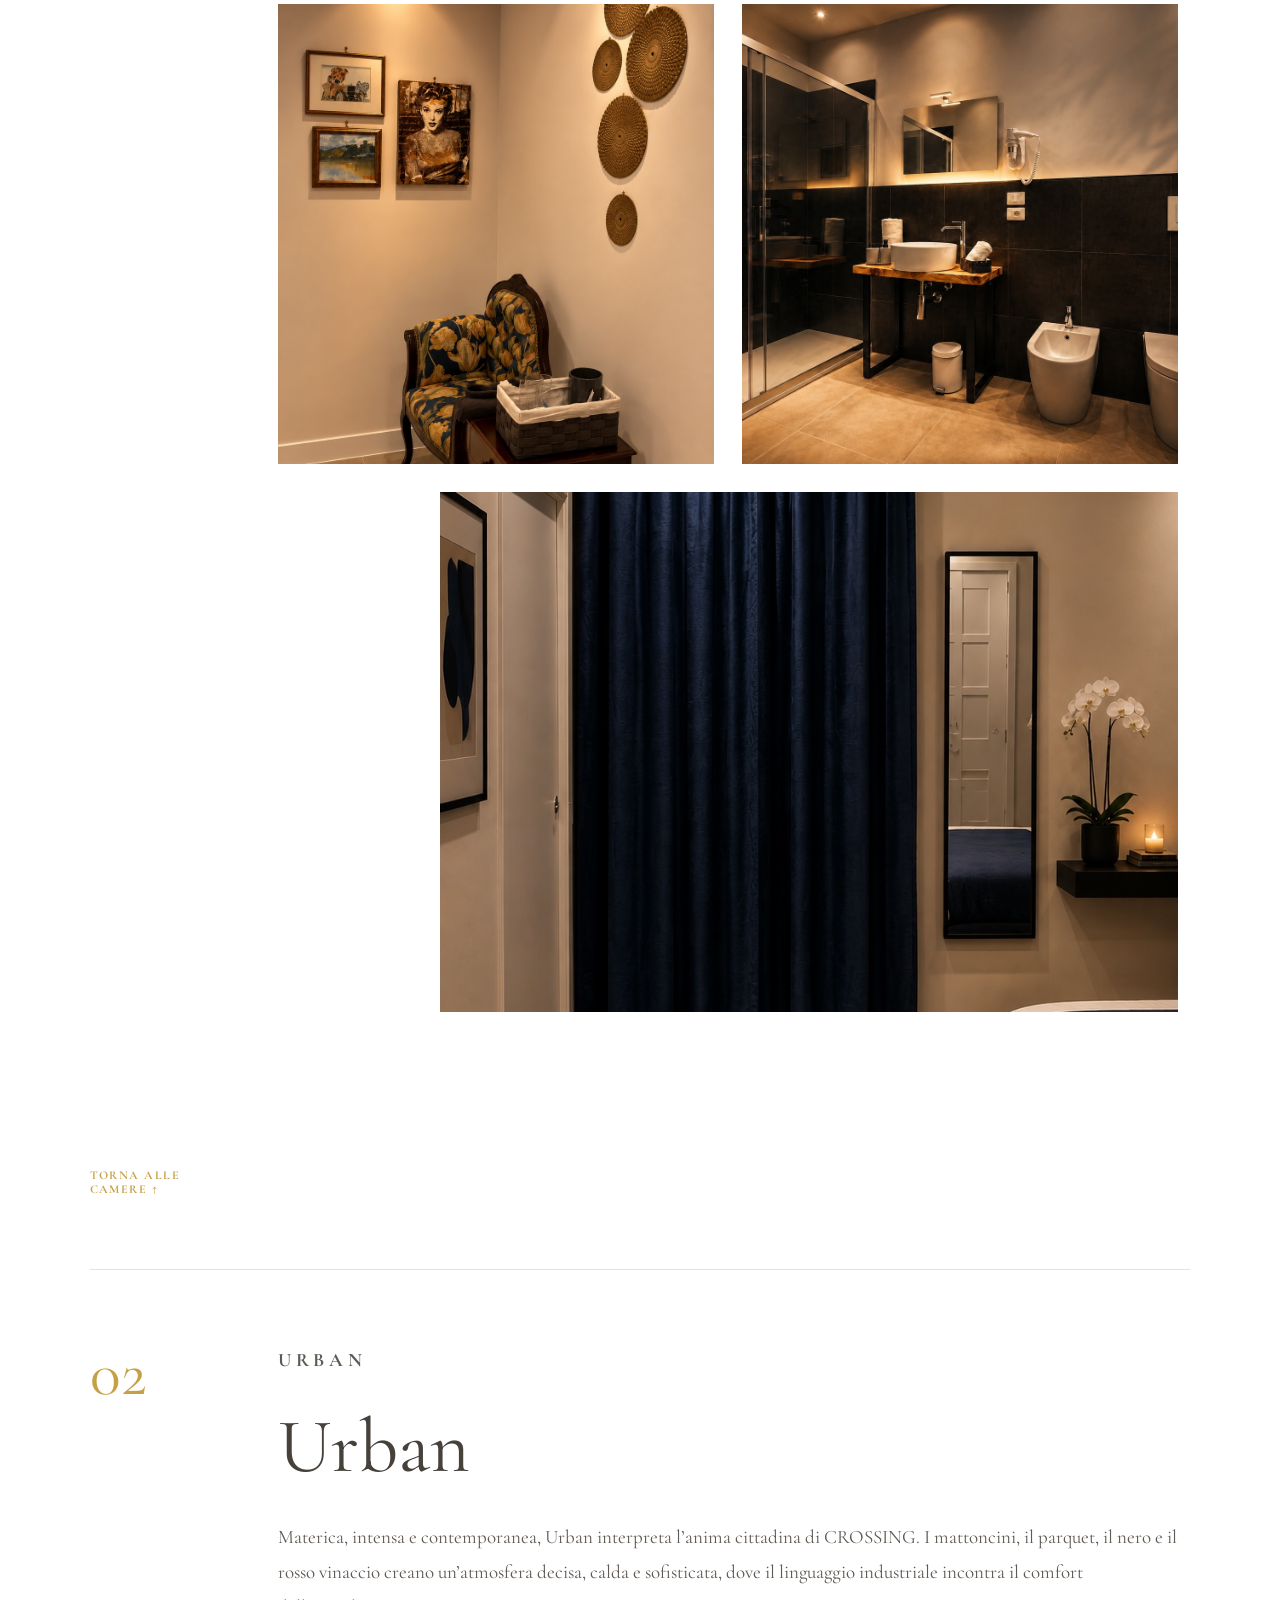
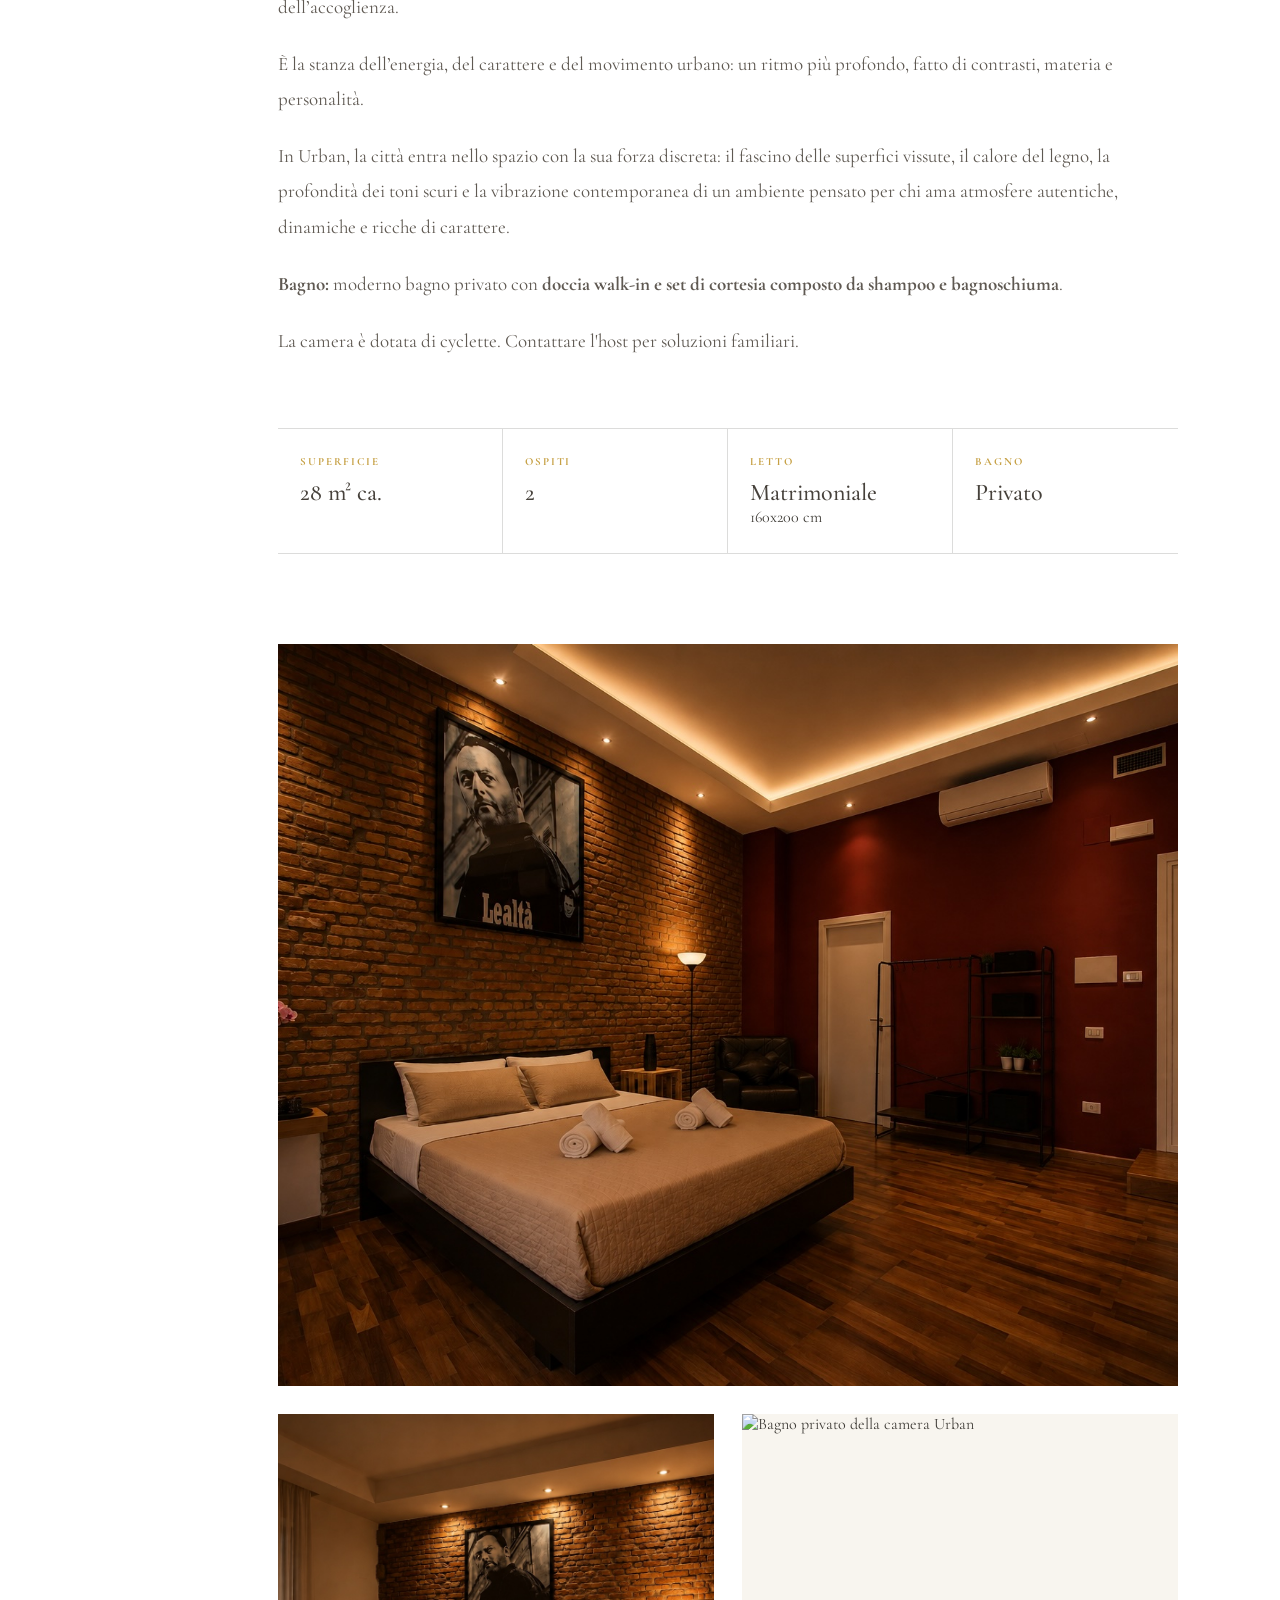
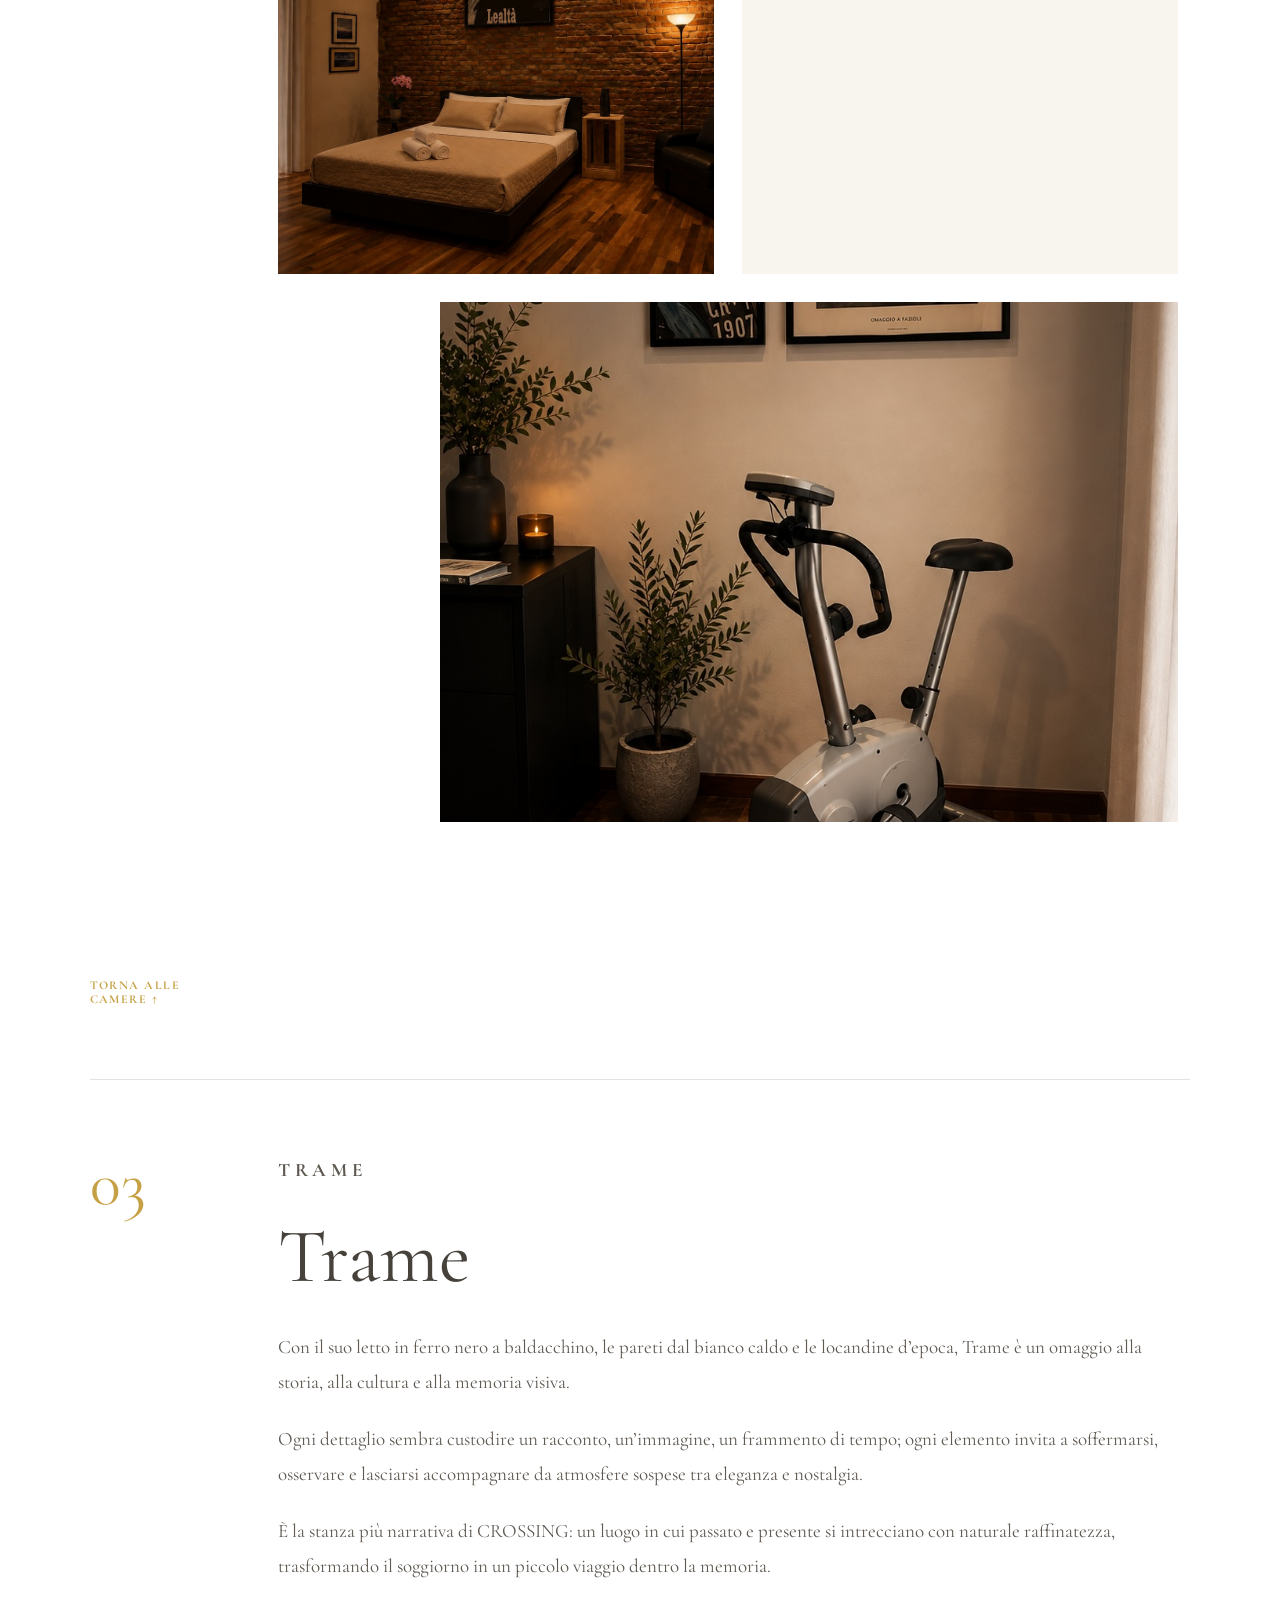
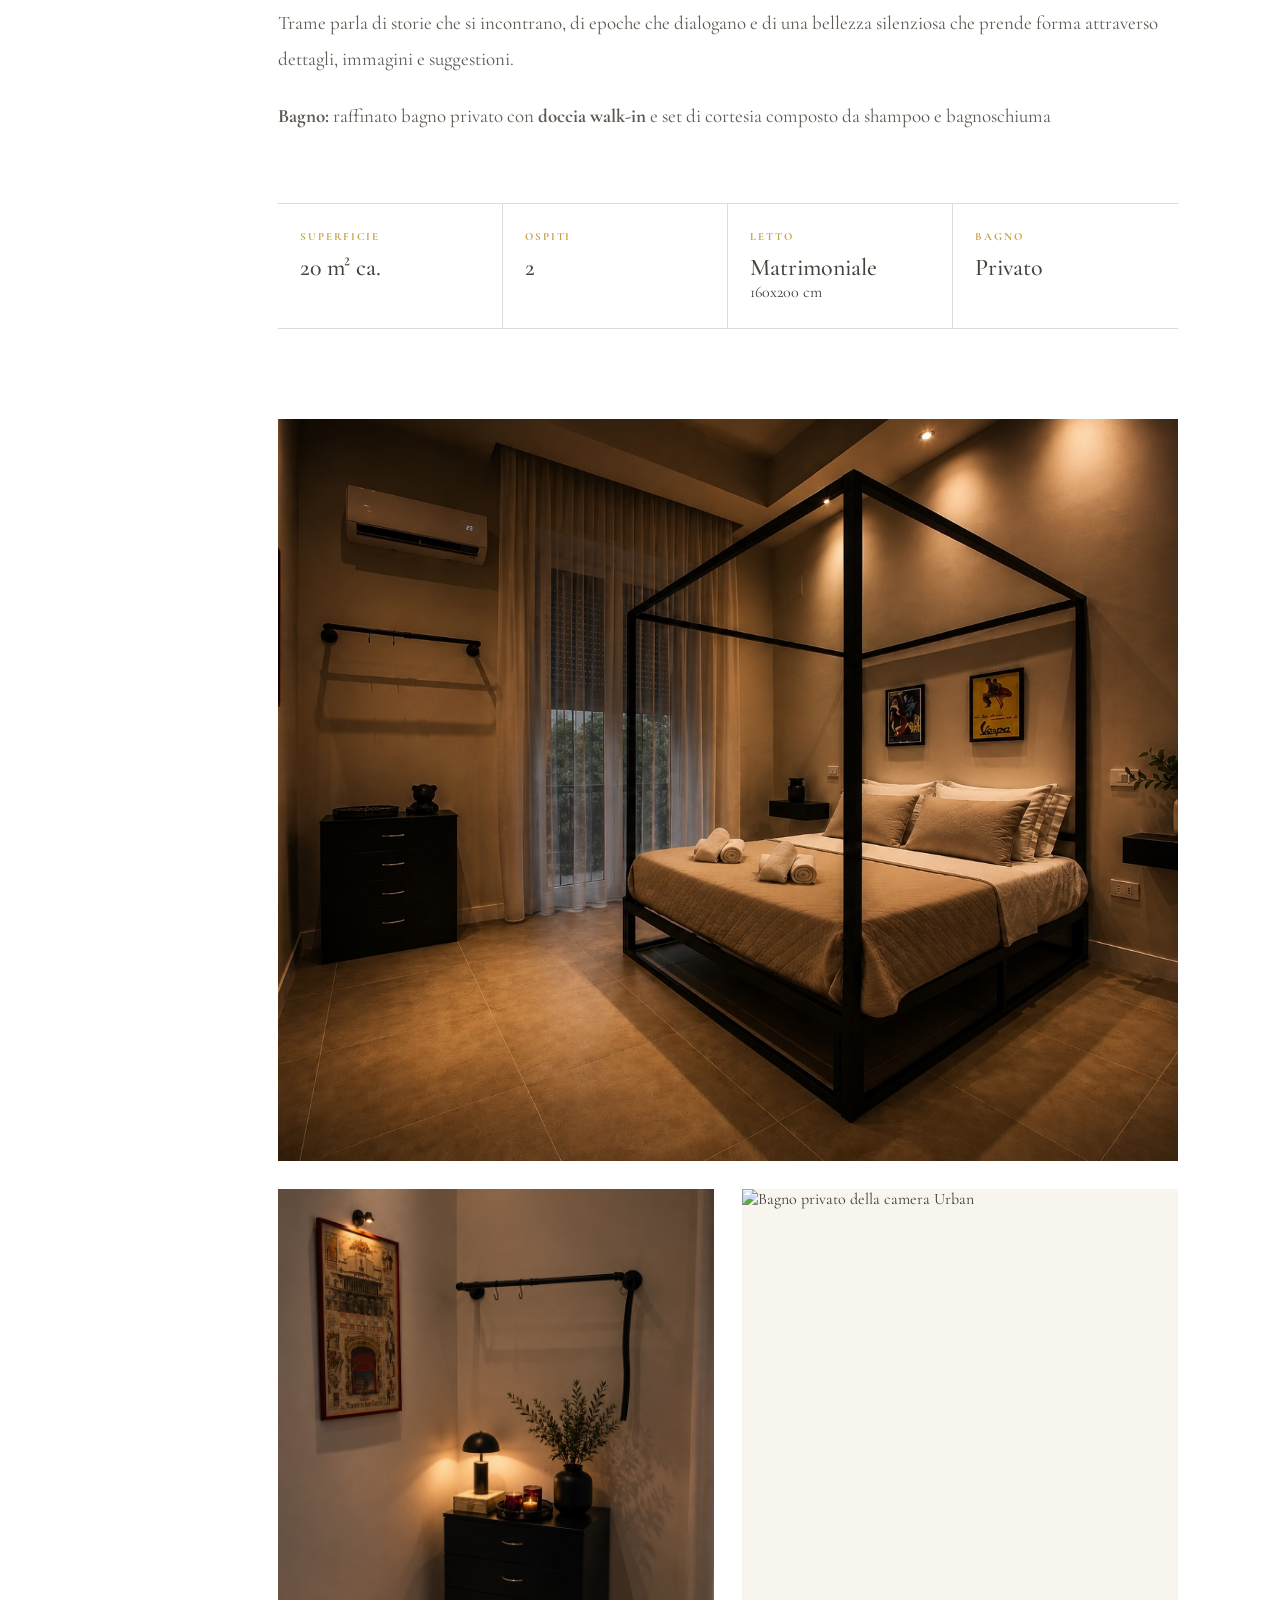
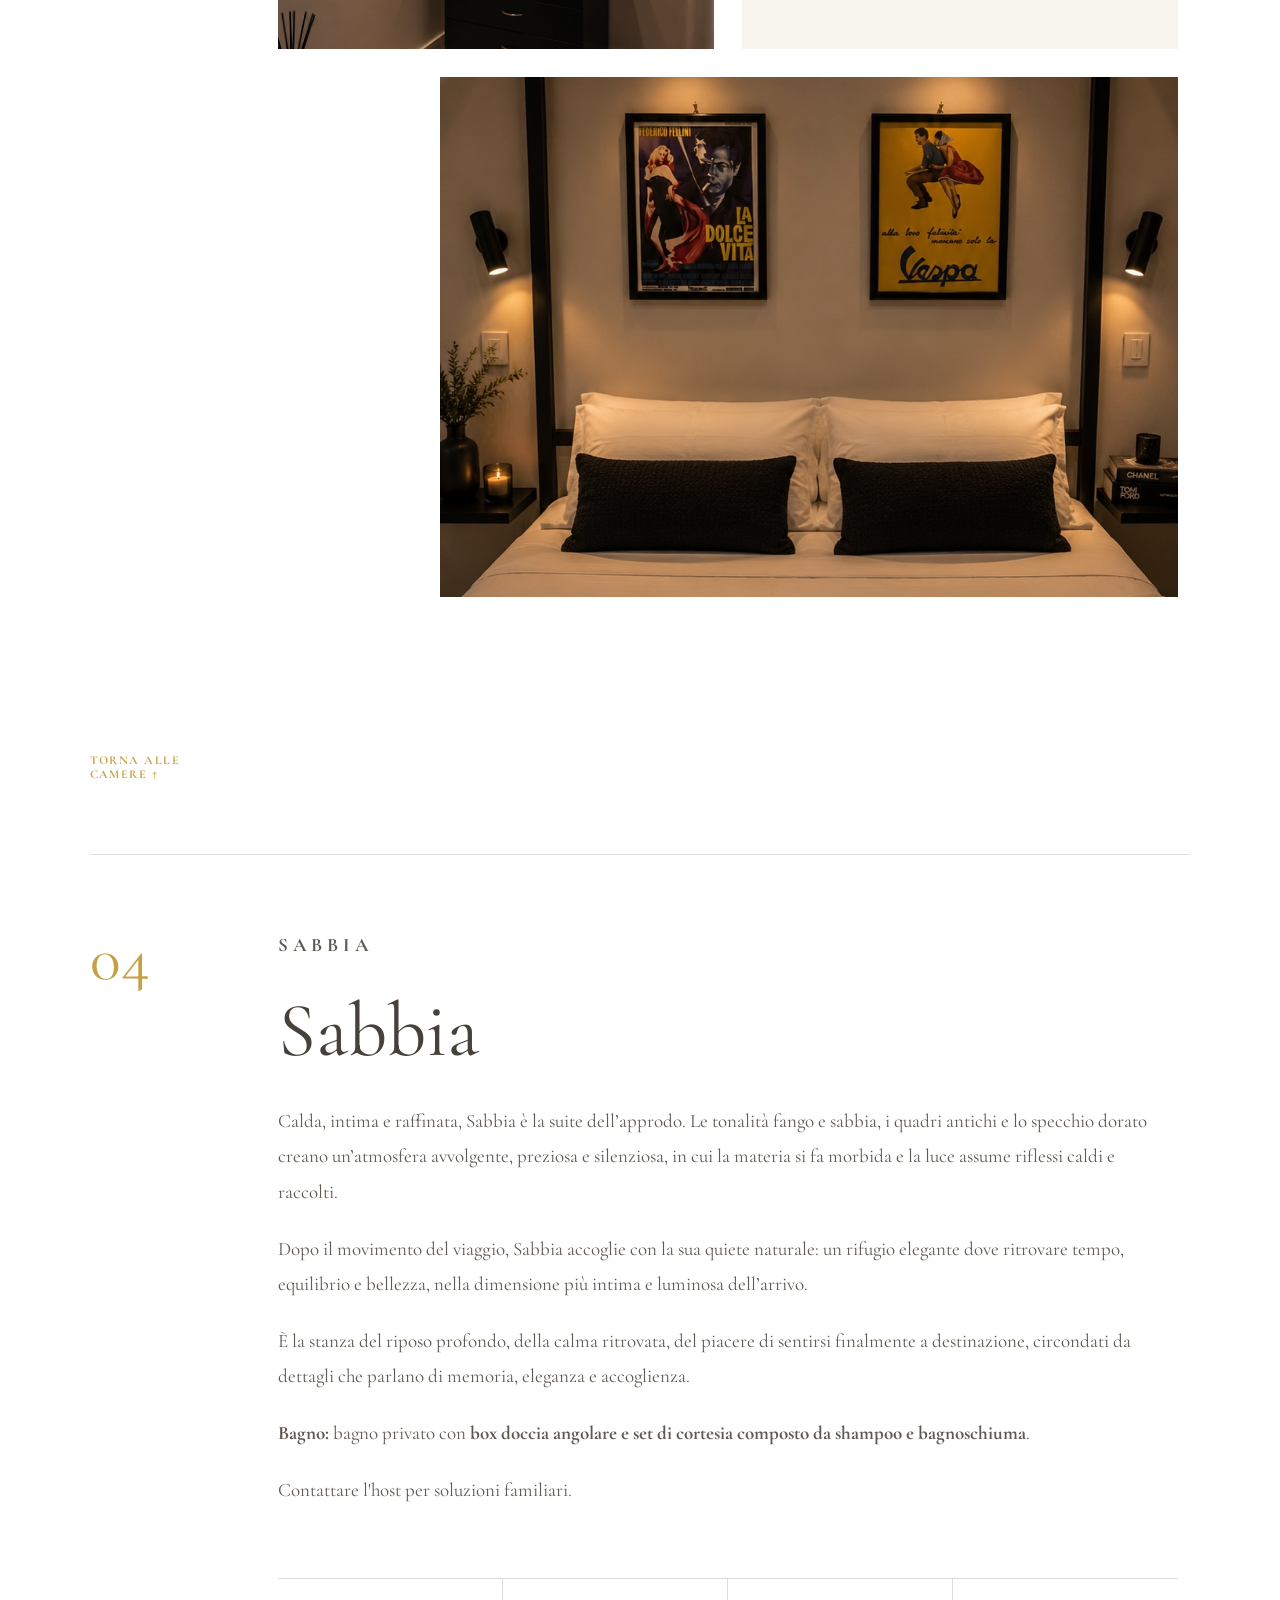
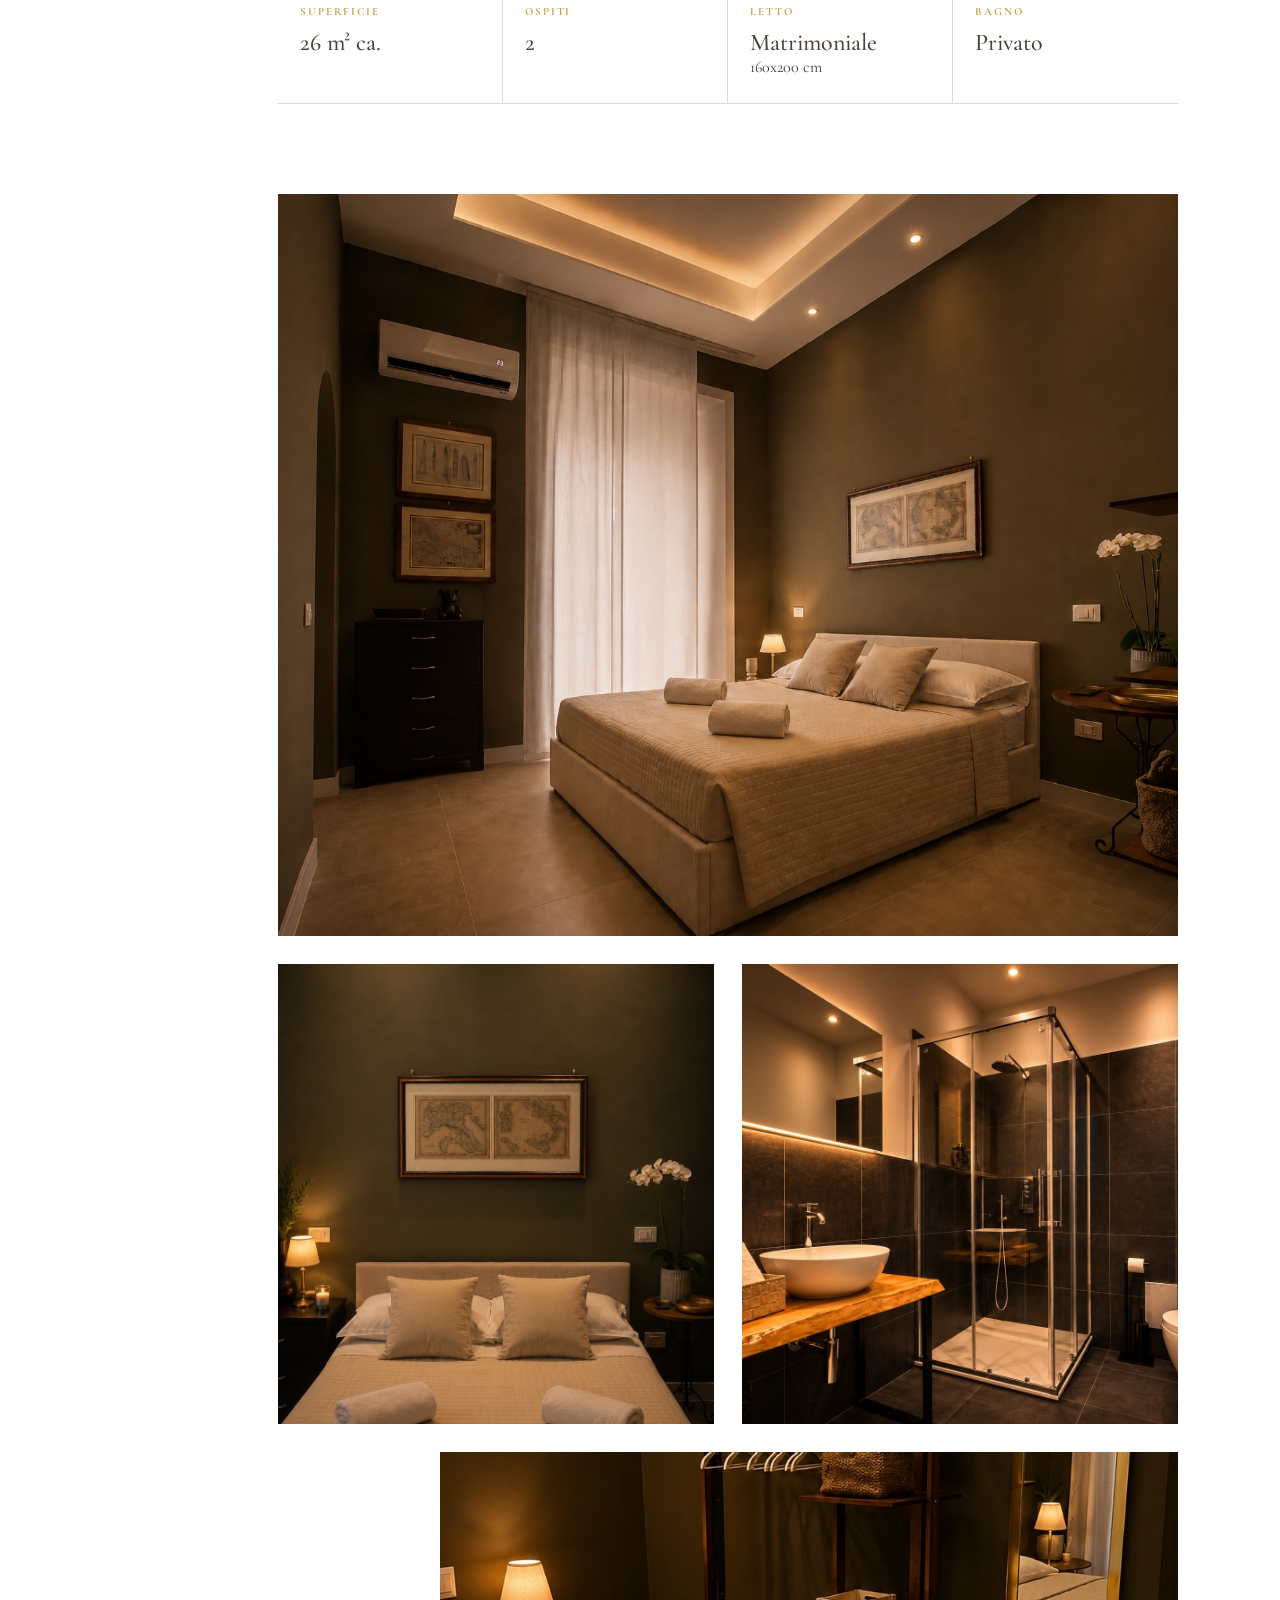
==== commit 58061e58: "Add files via upload" ====
--- a/index.html
+++ b/index.html
@@ -176,7 +176,48 @@
     Privato
   </strong>
 </div>
-
+</div>
+<!-- MICRO GALLERY CAMERA MAREA -->
+<div class="room-detail-gallery">
+
+  <figure class="room-gallery-main">
+    <img
+      src="marea-dettaglio-01.jpg"
+      alt="Camera Urban di Crossing Salerno"
+      loading="lazy"
+    >
+  </figure>
+
+  <div class="room-gallery-pair">
+
+    <figure>
+      <img
+        src="marea-dettaglio-02.jpg"
+        alt="Dettaglio della camera Urban"
+        loading="lazy"
+      >
+    </figure>
+
+    <figure>
+      <img
+        src="marea-dettaglio-03.jpg"
+        alt="Bagno privato della camera Urban"
+        loading="lazy"
+      >
+    </figure>
+
+  </div>
+
+  <figure class="room-gallery-wide">
+    <img
+      src="marea-dettaglio-04.jpg"
+      alt="Particolare degli interni della camera Urban"
+      loading="lazy"
+    >
+  </figure>
+
+</div>
+<!-- FINE MICRO GALLERY CAMERA URBAN -->
 </div>
     <a class="back-to-rooms" data-i18n="backToRooms" href="#camere">Torna alle camere ↑</a>
 </div>
@@ -239,6 +280,48 @@
     Privato
   </strong>
 </div>
+</div>
+<!-- MICRO GALLERY CAMERA URBAN -->
+<div class="room-detail-gallery">
+
+  <figure class="room-gallery-main">
+    <img
+      src="urban-dettaglio-01.jpg"
+      alt="Camera Urban di Crossing Salerno"
+      loading="lazy"
+    >
+  </figure>
+
+  <div class="room-gallery-pair">
+
+    <figure>
+      <img
+        src="urban-dettaglio-02.jpg"
+        alt="Dettaglio della camera Urban"
+        loading="lazy"
+      >
+    </figure>
+
+    <figure>
+      <img
+        src="urban-dettaglio-03.jpg"
+        alt="Bagno privato della camera Urban"
+        loading="lazy"
+      >
+    </figure>
+
+  </div>
+
+  <figure class="room-gallery-wide">
+    <img
+      src="urban-dettaglio-04.jpg"
+      alt="Particolare degli interni della camera Urban"
+      loading="lazy"
+    >
+  </figure>
+
+</div>
+<!-- FINE MICRO GALLERY CAMERA URBAN -->
 
 </div> <!-- fine room-detail-gallery -->
 
@@ -311,6 +394,49 @@
     Privato
   </strong>
 </div>
+</div>
+<!-- MICRO GALLERY CAMERA URBAN -->
+<div class="room-detail-gallery">
+
+  <figure class="room-gallery-main">
+    <img
+      src="trame-dettaglio-01.jpg"
+      alt="Camera Urban di Crossing Salerno"
+      loading="lazy"
+    >
+  </figure>
+
+  <div class="room-gallery-pair">
+
+    <figure>
+      <img
+        src="trame-dettaglio-02.jpg"
+        alt="Dettaglio della camera Urban"
+        loading="lazy"
+      >
+    </figure>
+
+    <figure>
+      <img
+        src="trame-dettaglio-03.jpg"
+        alt="Bagno privato della camera Urban"
+        loading="lazy"
+      >
+    </figure>
+
+  </div>
+
+  <figure class="room-gallery-wide">
+    <img
+      src="trame-dettaglio-04.jpg"
+      alt="Particolare degli interni della camera Urban"
+      loading="lazy"
+    >
+  </figure>
+
+</div>
+<!-- FINE MICRO GALLERY CAMERA URBAN -->
+
 </div> <!-- fine room-detail-gallery -->
 
 <a
@@ -382,6 +508,48 @@
     Privato
   </strong>
 </div>
+</div>
+<!-- MICRO GALLERY CAMERA URBAN -->
+<div class="room-detail-gallery">
+
+  <figure class="room-gallery-main">
+    <img
+      src="sabbia-dettaglio-01.jpg"
+      alt="Camera Urban di Crossing Salerno"
+      loading="lazy"
+    >
+  </figure>
+
+  <div class="room-gallery-pair">
+
+    <figure>
+      <img
+        src="sabbia-dettaglio-02.jpg"
+        alt="Dettaglio della camera Urban"
+        loading="lazy"
+      >
+    </figure>
+
+    <figure>
+      <img
+        src="sabbia-dettaglio-03.jpg"
+        alt="Bagno privato della camera Urban"
+        loading="lazy"
+      >
+    </figure>
+
+  </div>
+
+  <figure class="room-gallery-wide">
+    <img
+      src="sabbia-dettaglio-04.jpg"
+      alt="Particolare degli interni della camera Urban"
+      loading="lazy"
+    >
+  </figure>
+
+</div>
+<!-- FINE MICRO GALLERY CAMERA URBAN -->
 </div> <!-- fine room-detail-gallery -->
 
 <a
--- a/style.css
+++ b/style.css
@@ -977,7 +977,7 @@
 .territory-image{
     min-height:500px;
 }
-}
+
 
 /* PAESTUM - FOTO E BOX ALLINEATI */
 
@@ -1069,7 +1069,7 @@
     padding:48px 34px;
   }
 }
-}
+
 
 .territory-caption{
   display:grid;
@@ -2093,4 +2093,4 @@
 
     font-style:italic;
 
-}+}
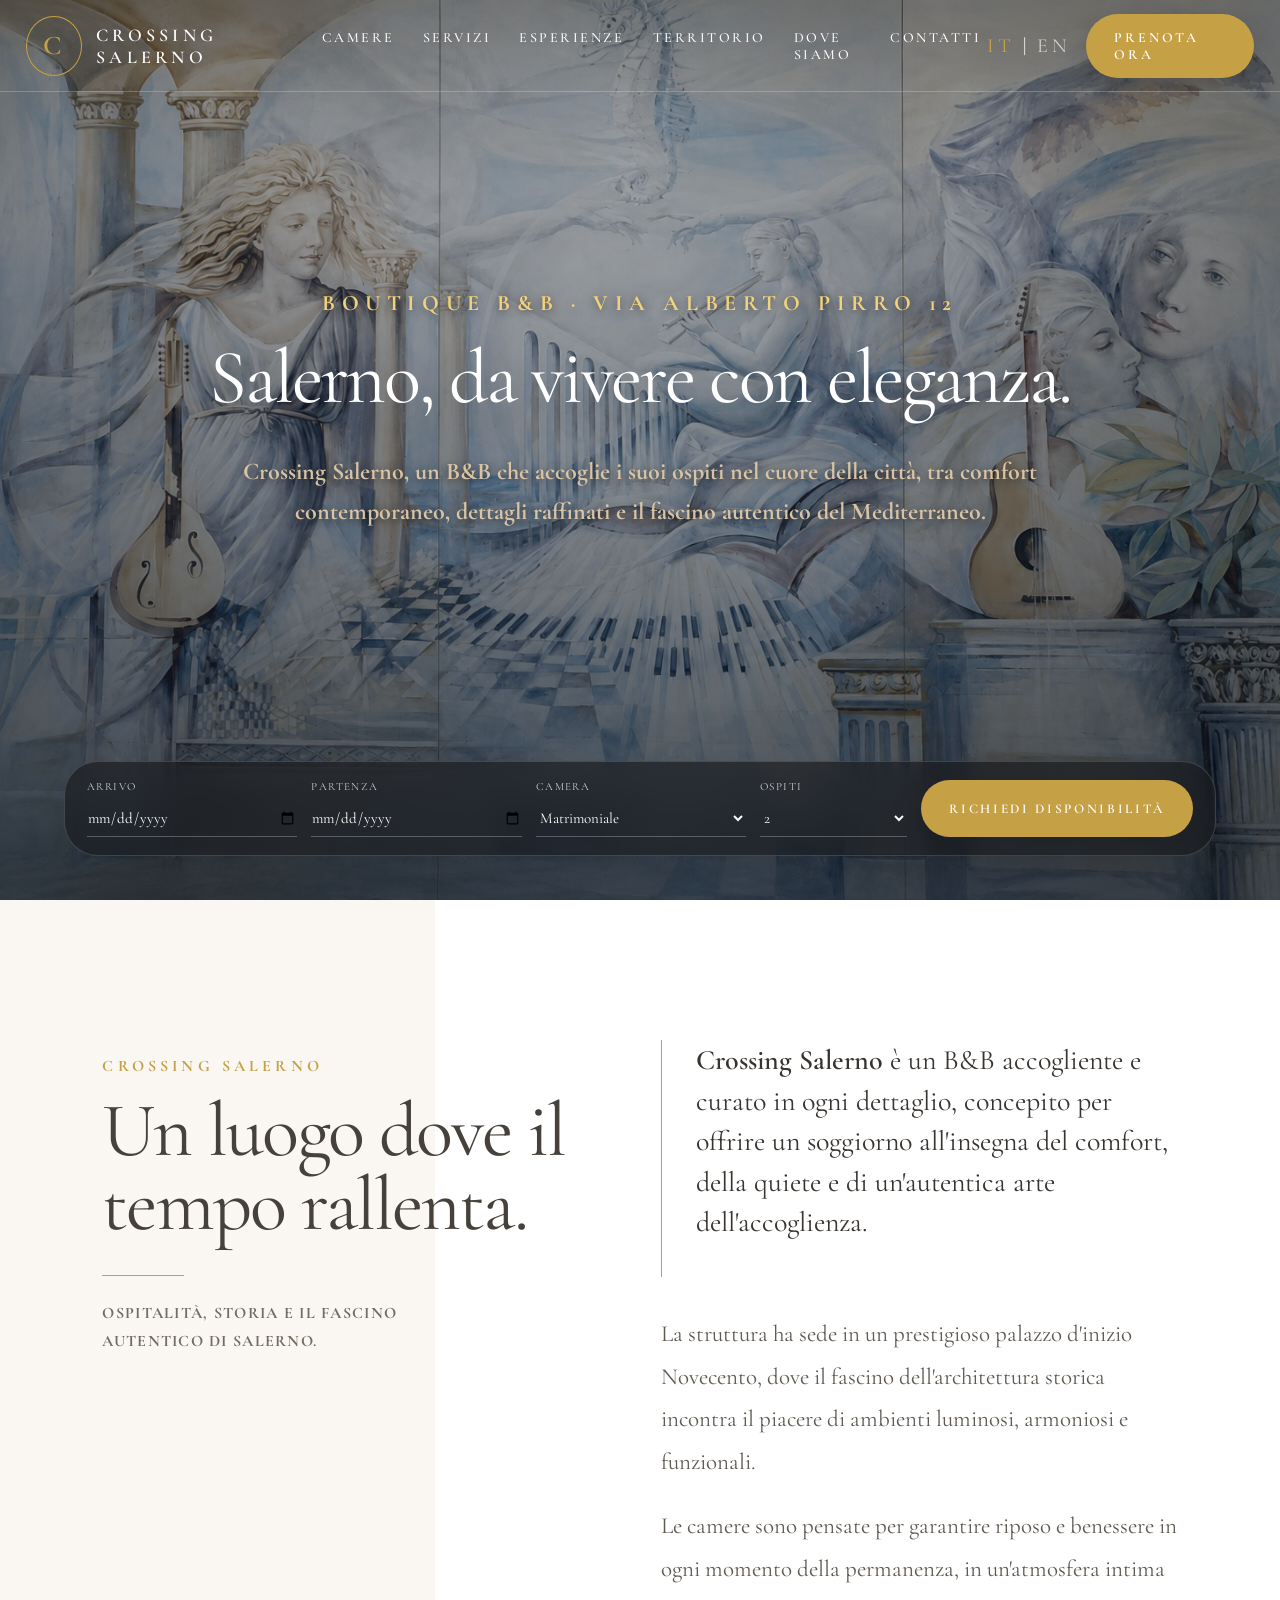
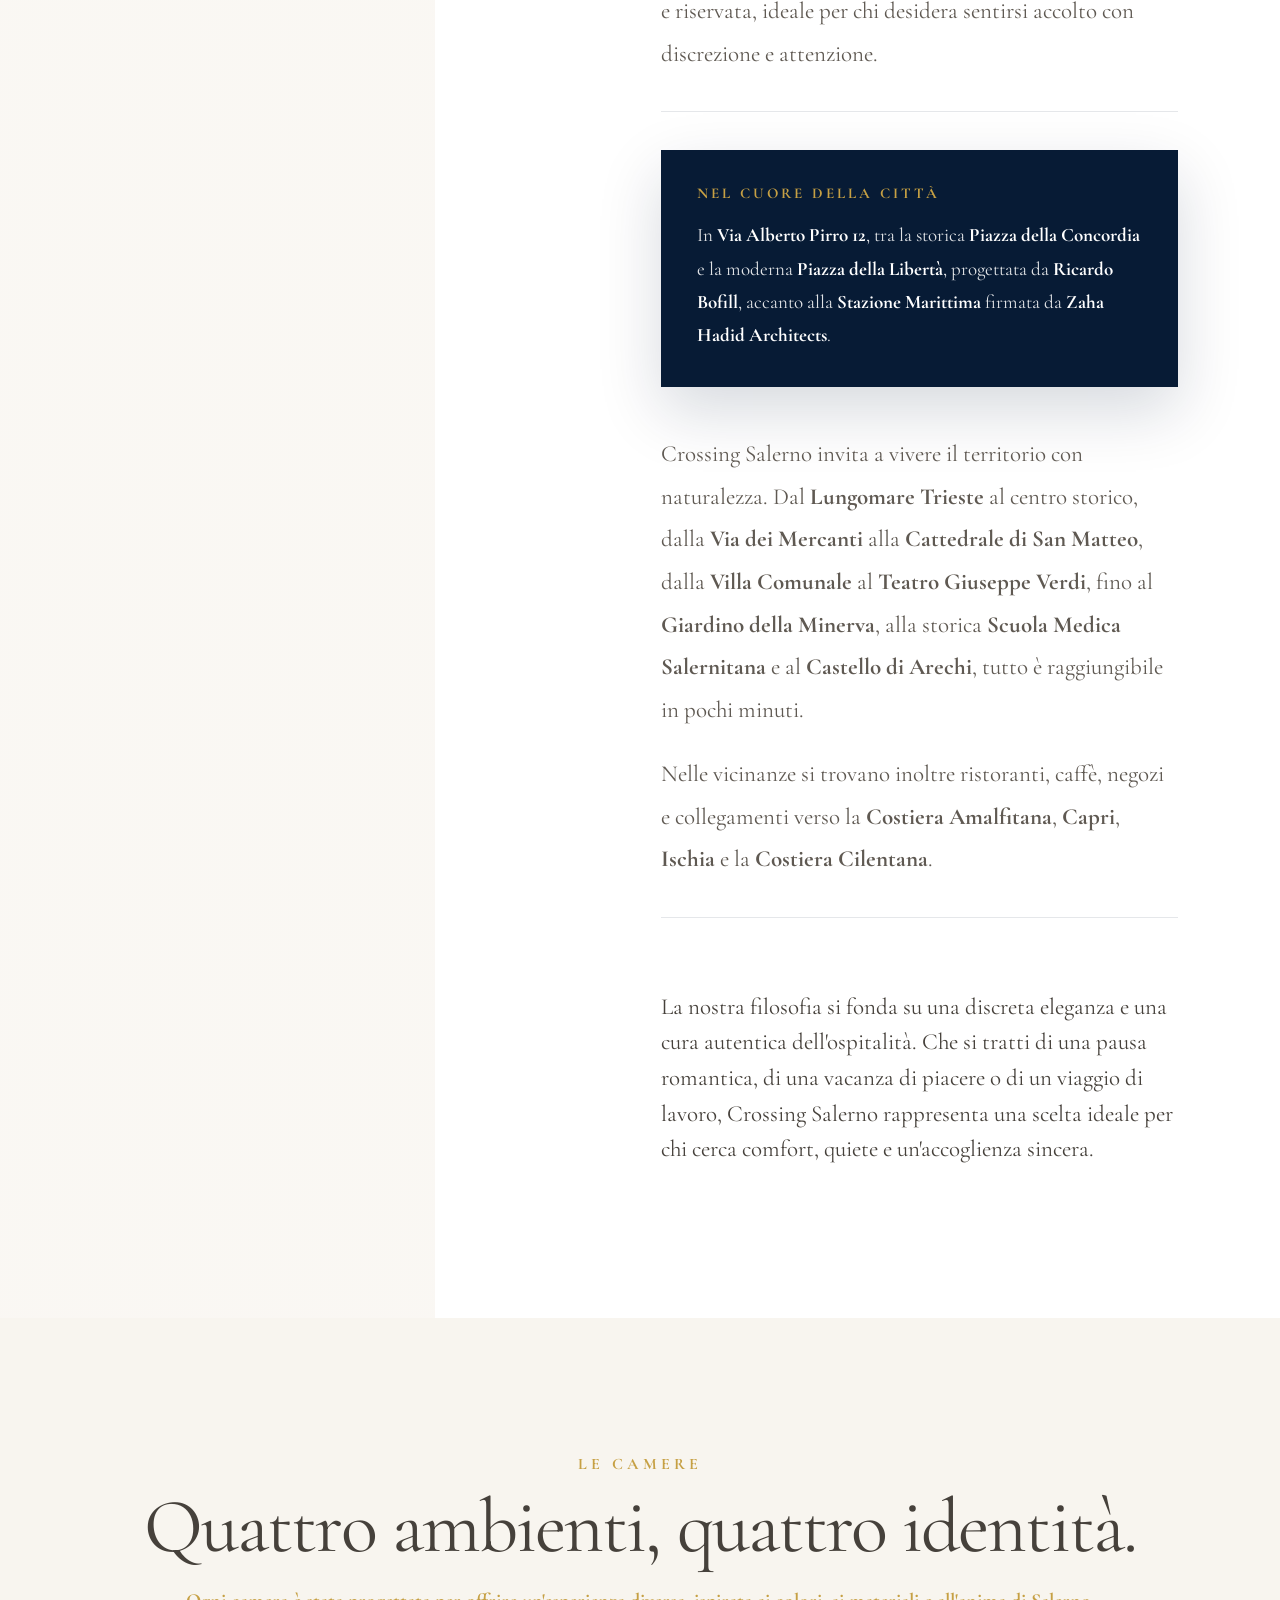
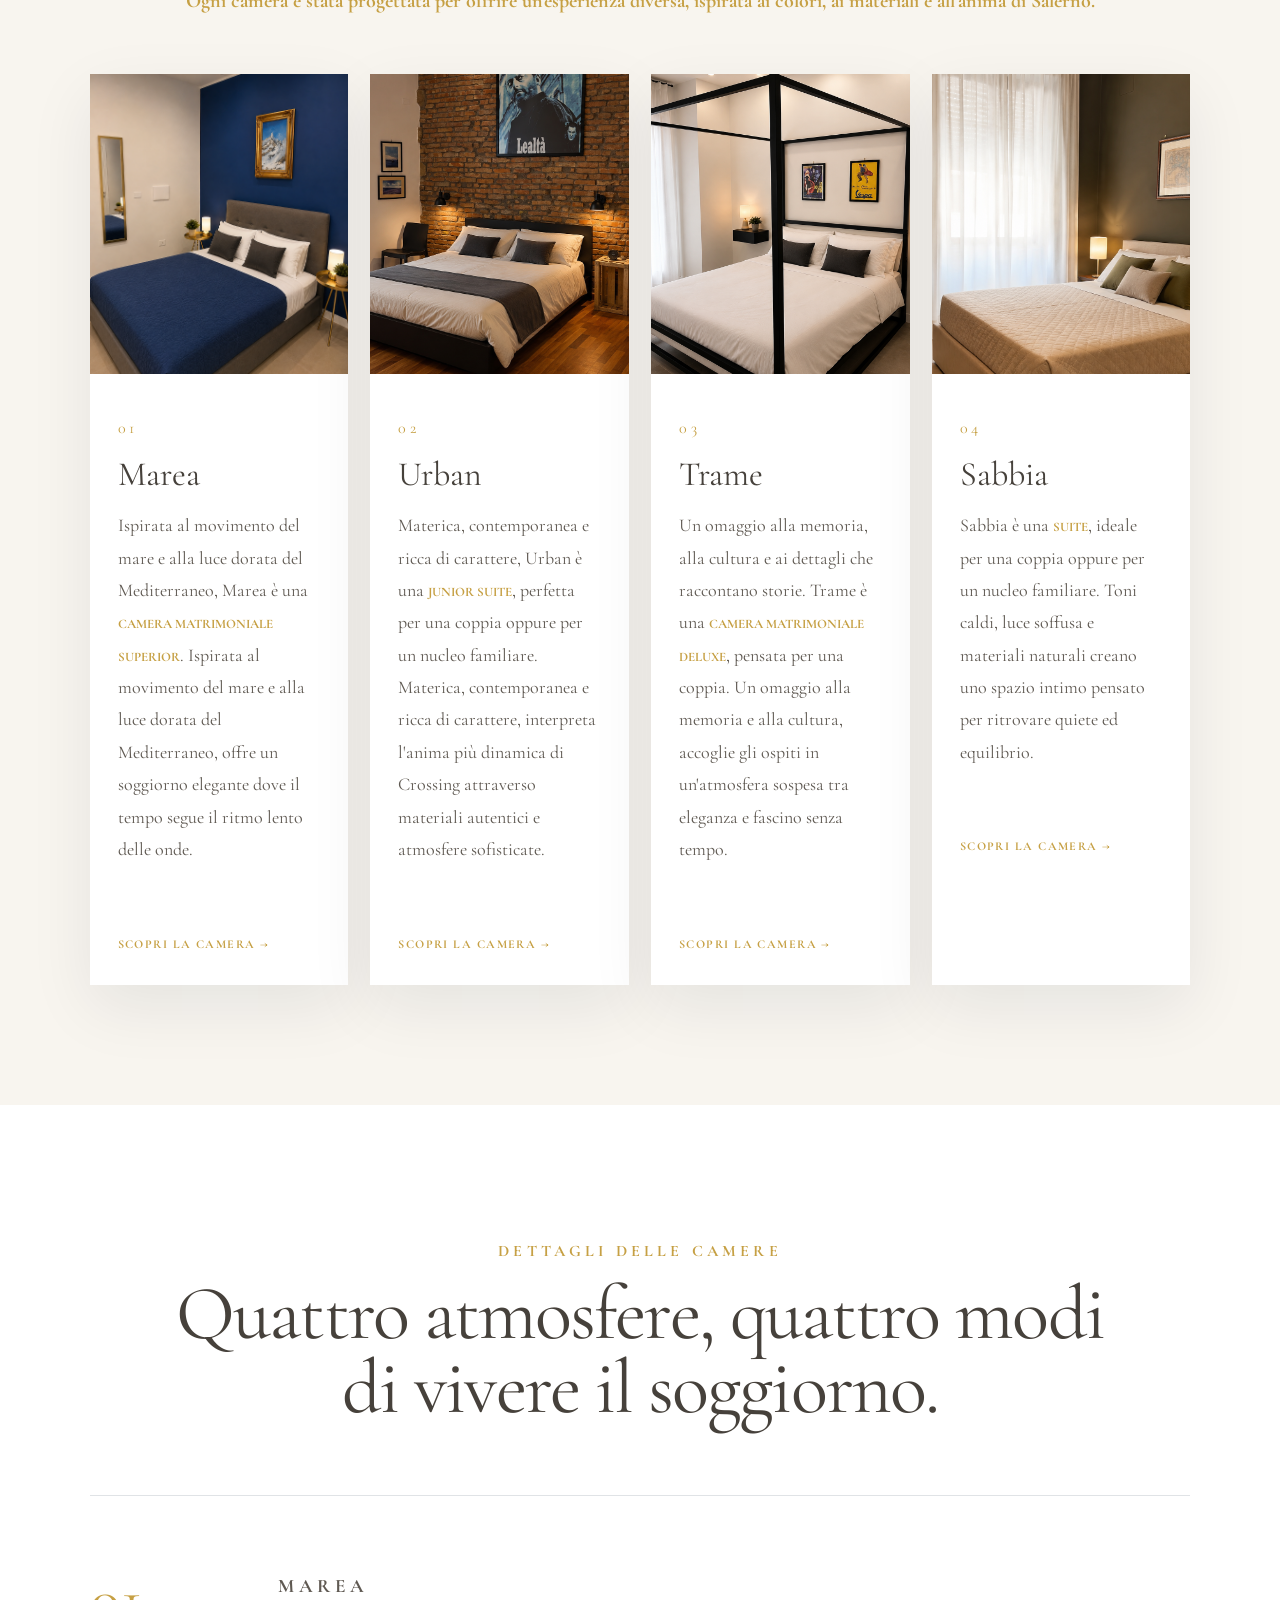
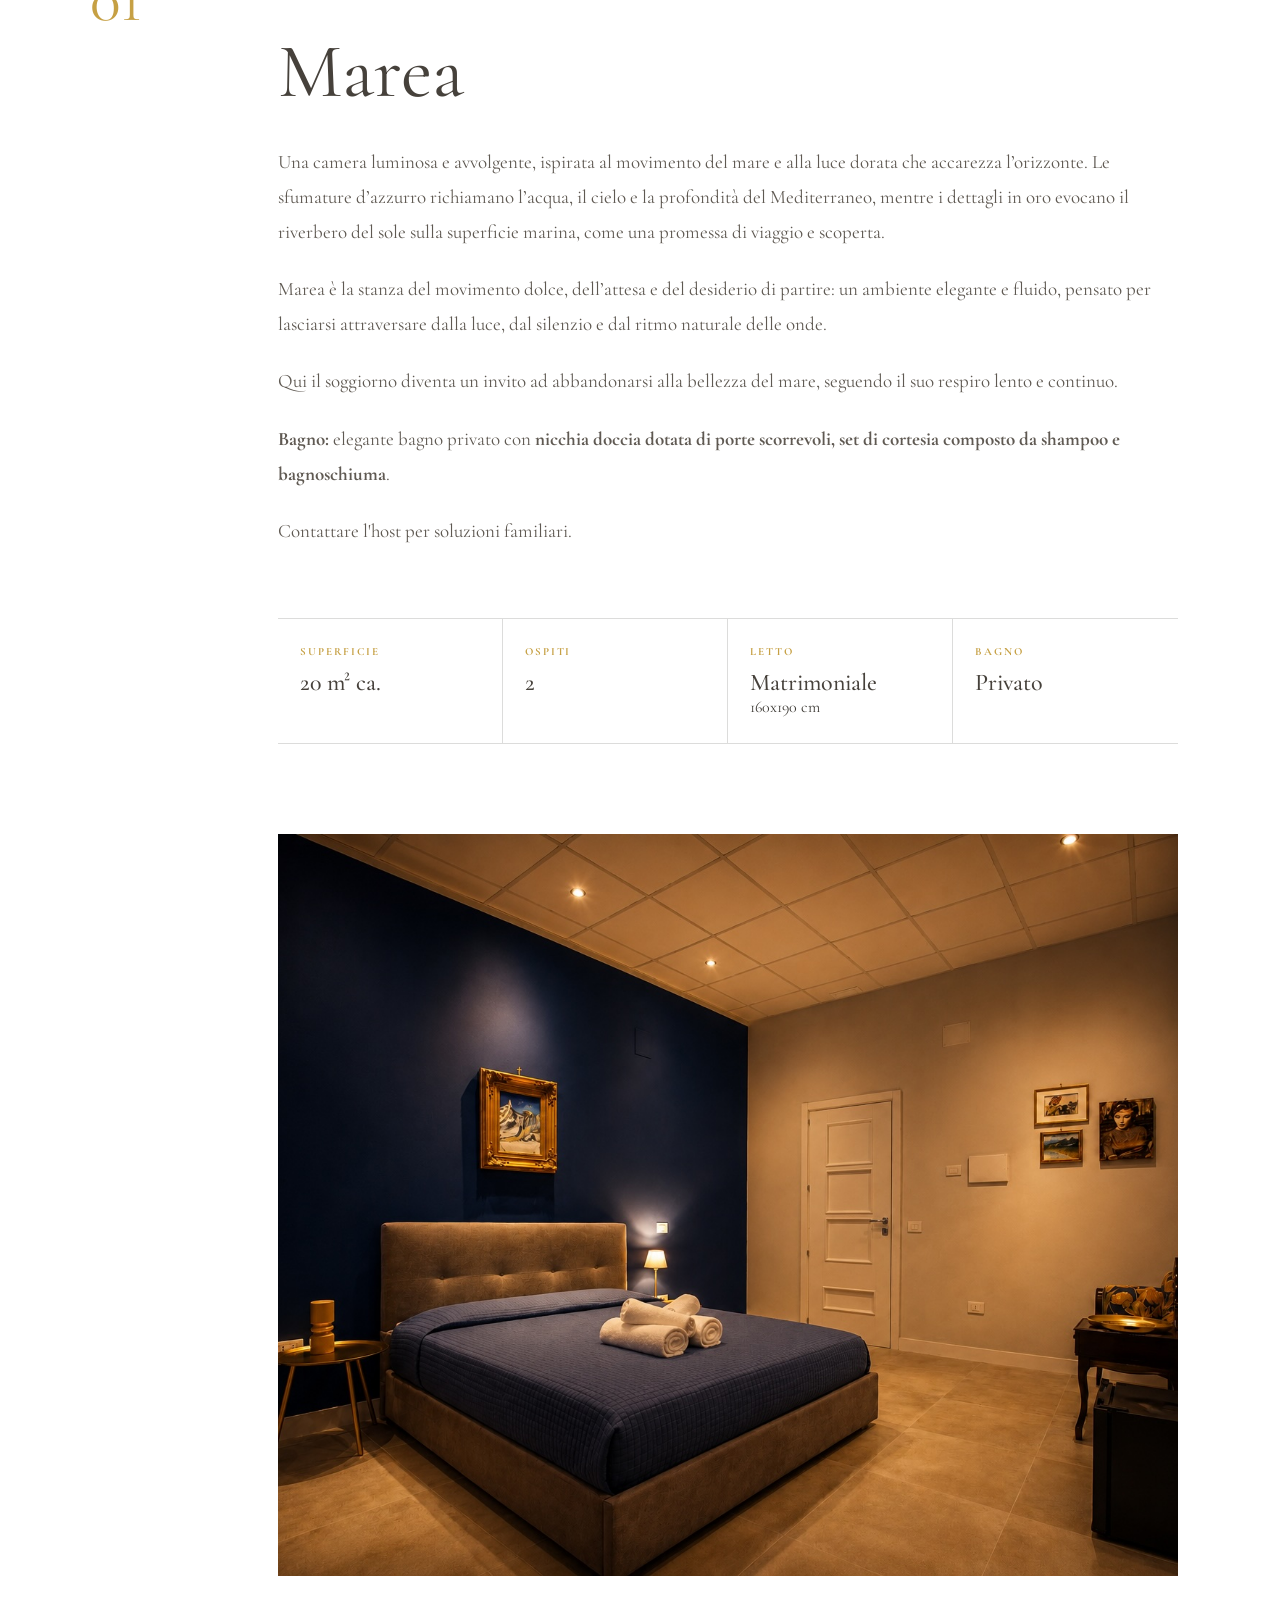
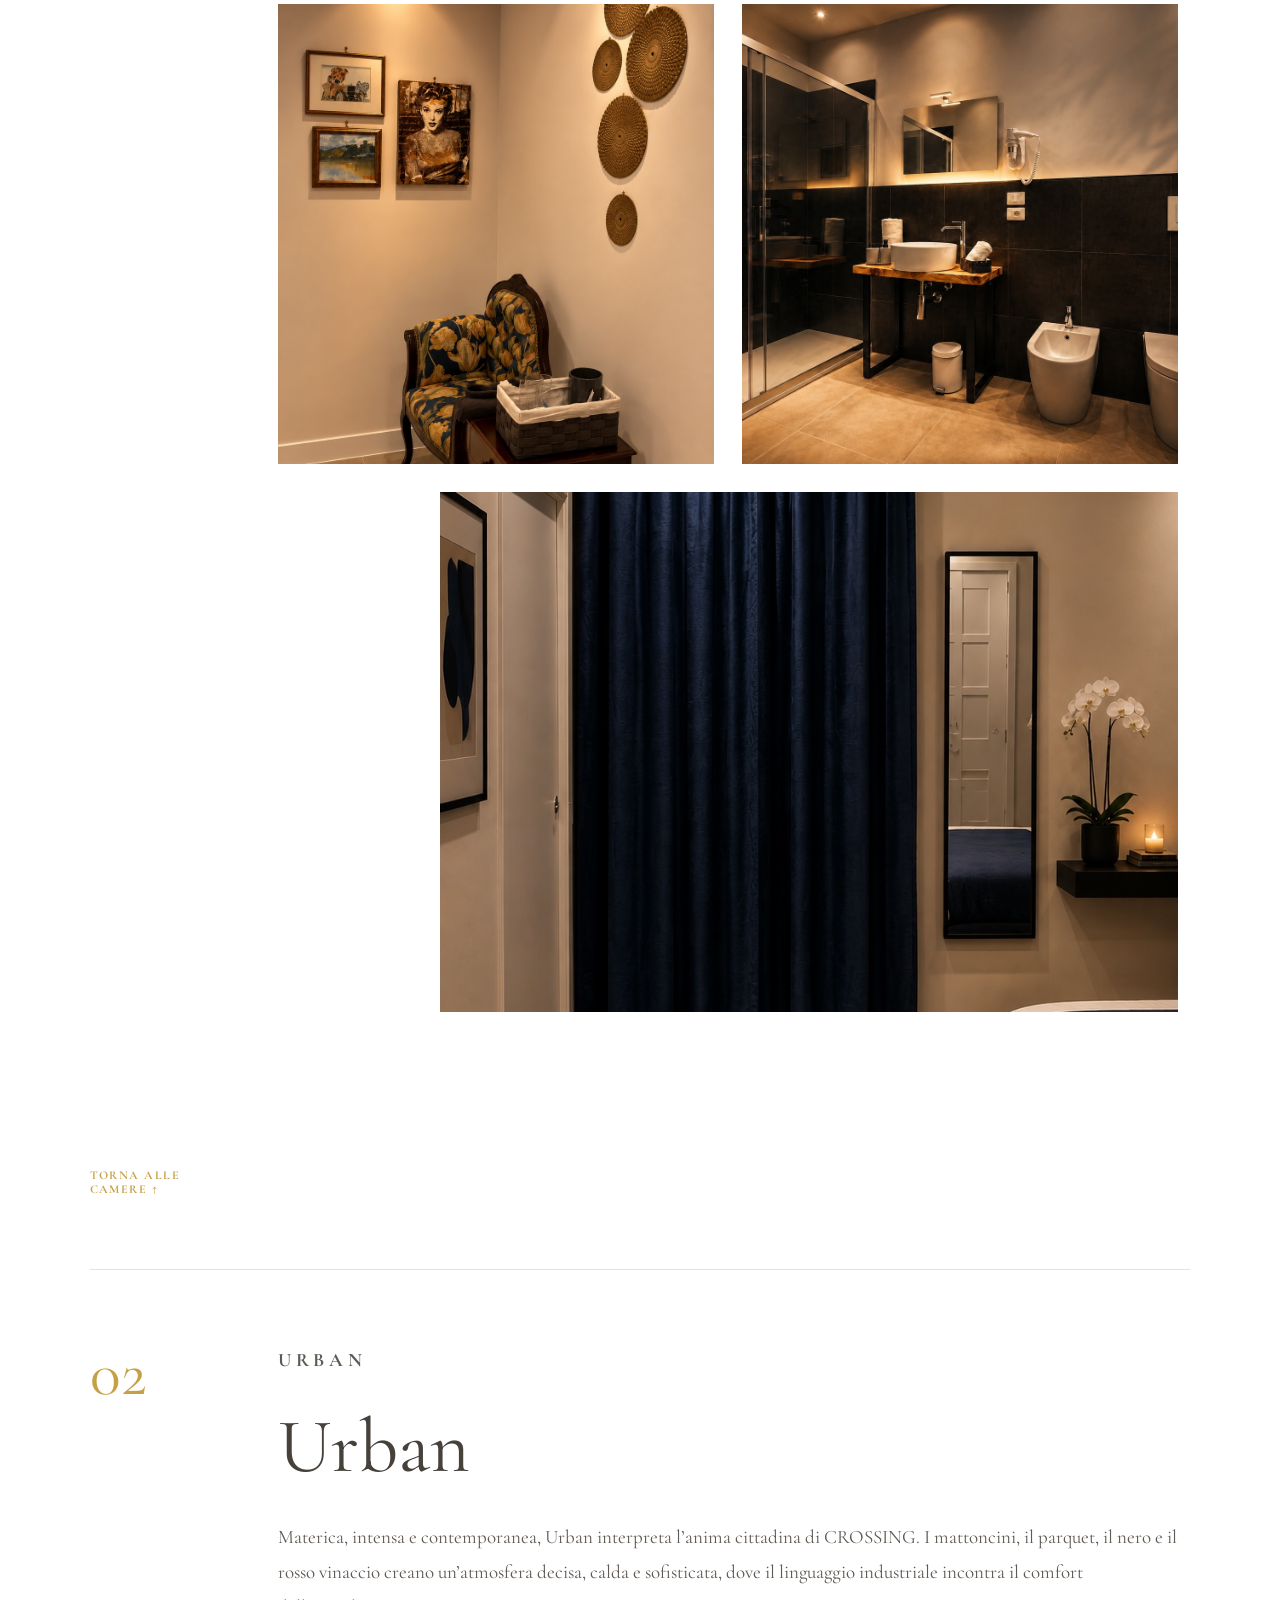
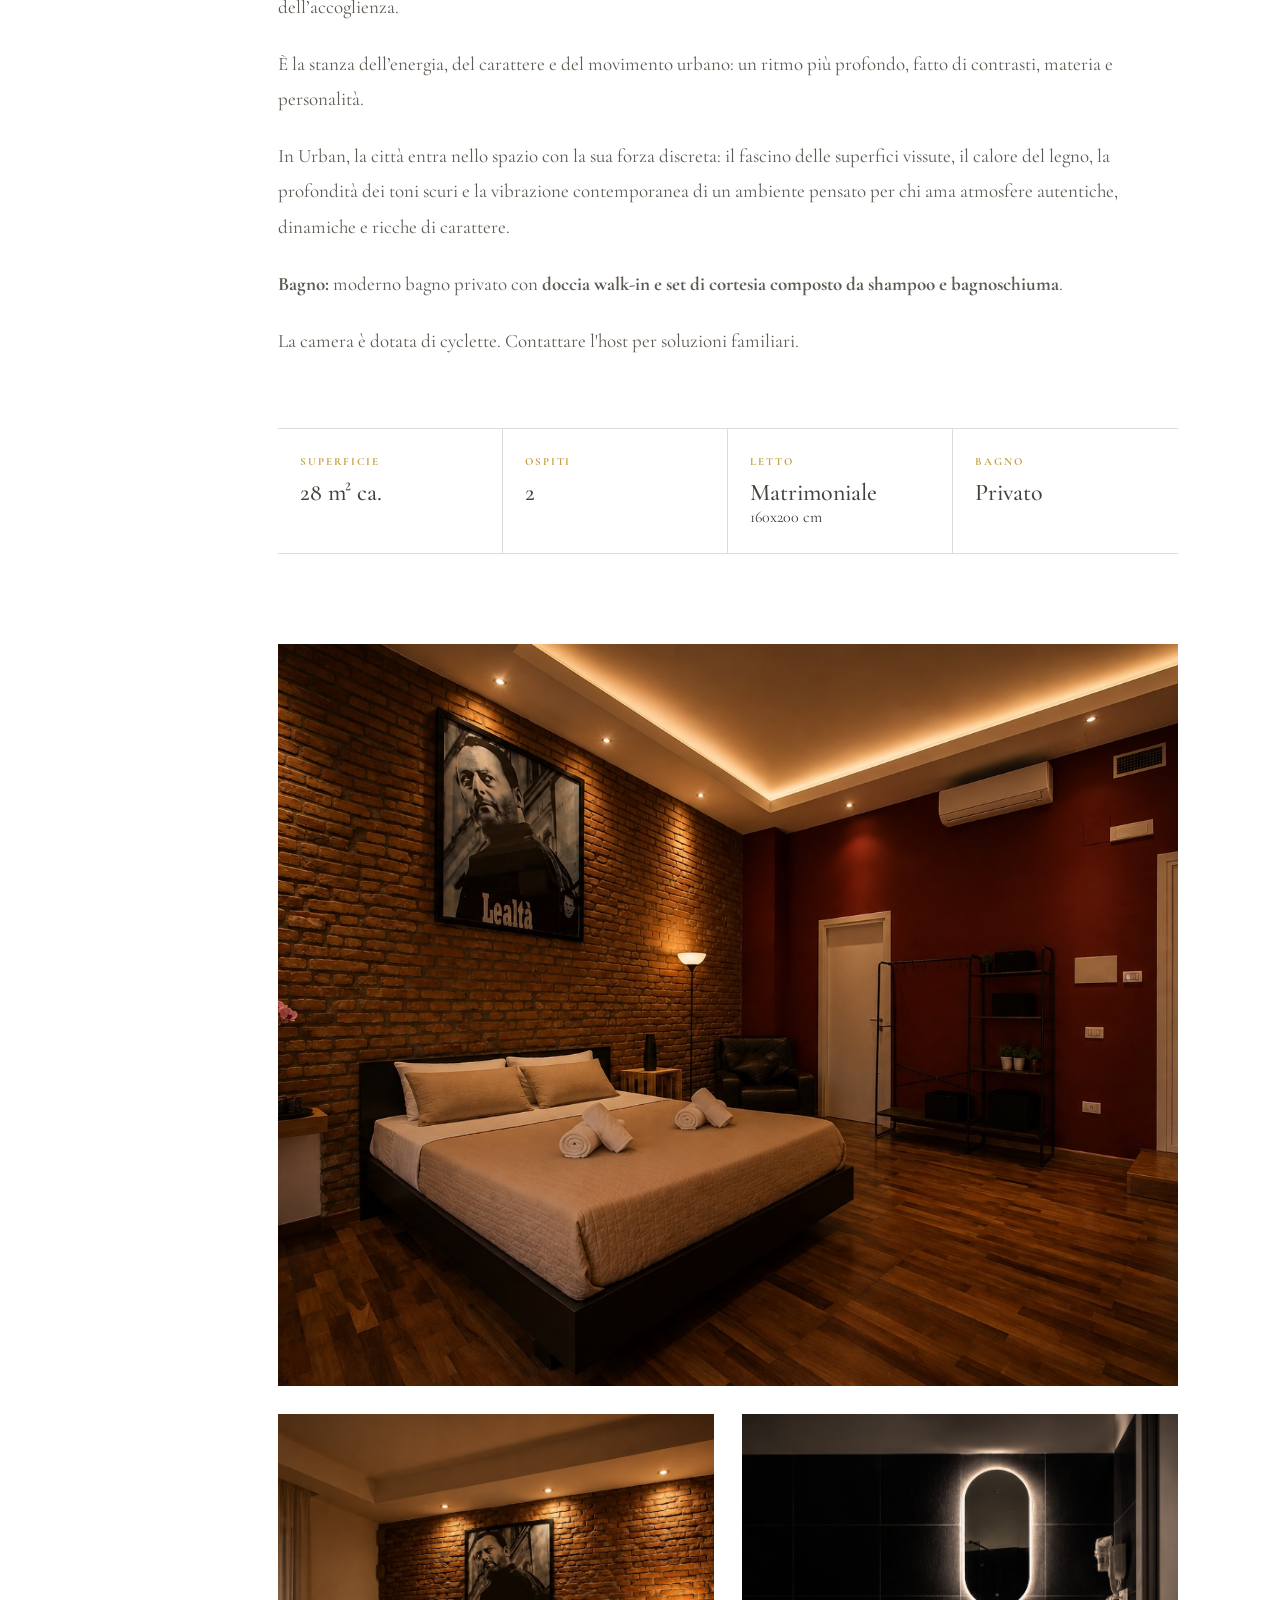
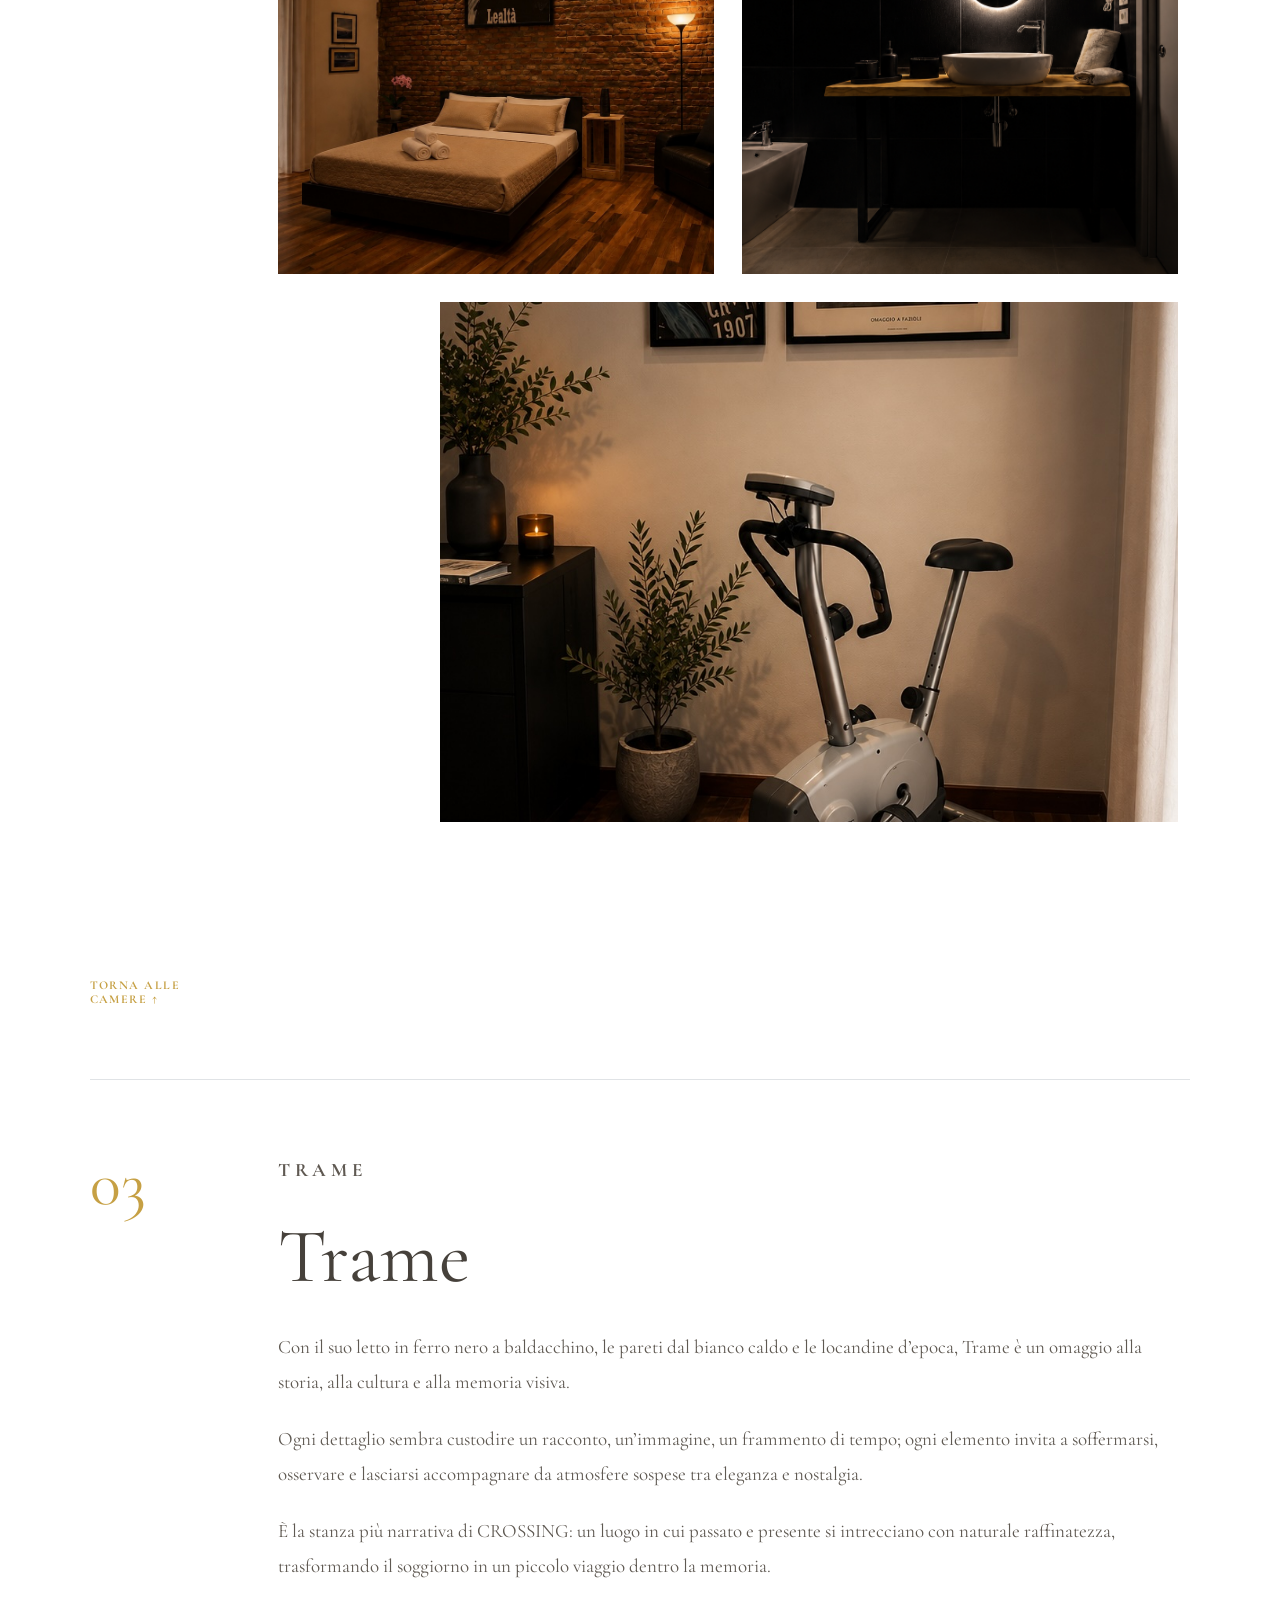
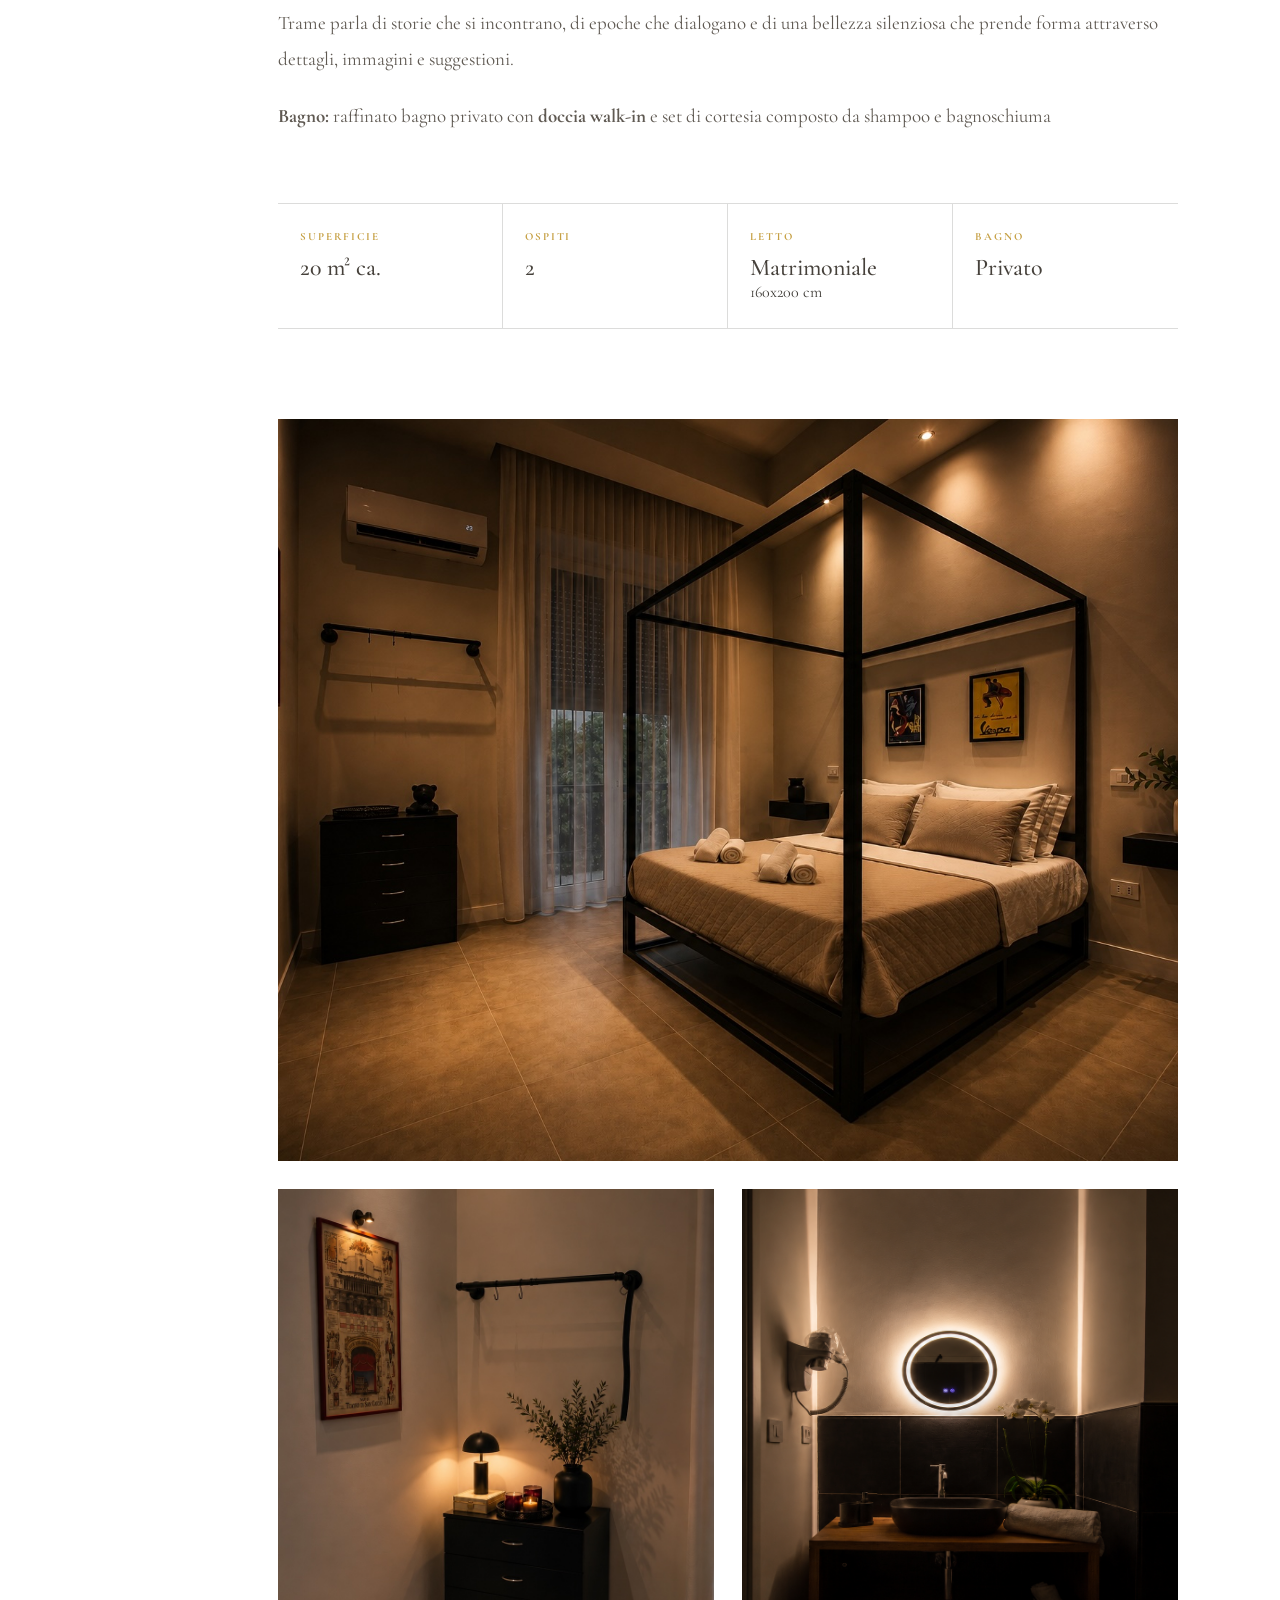
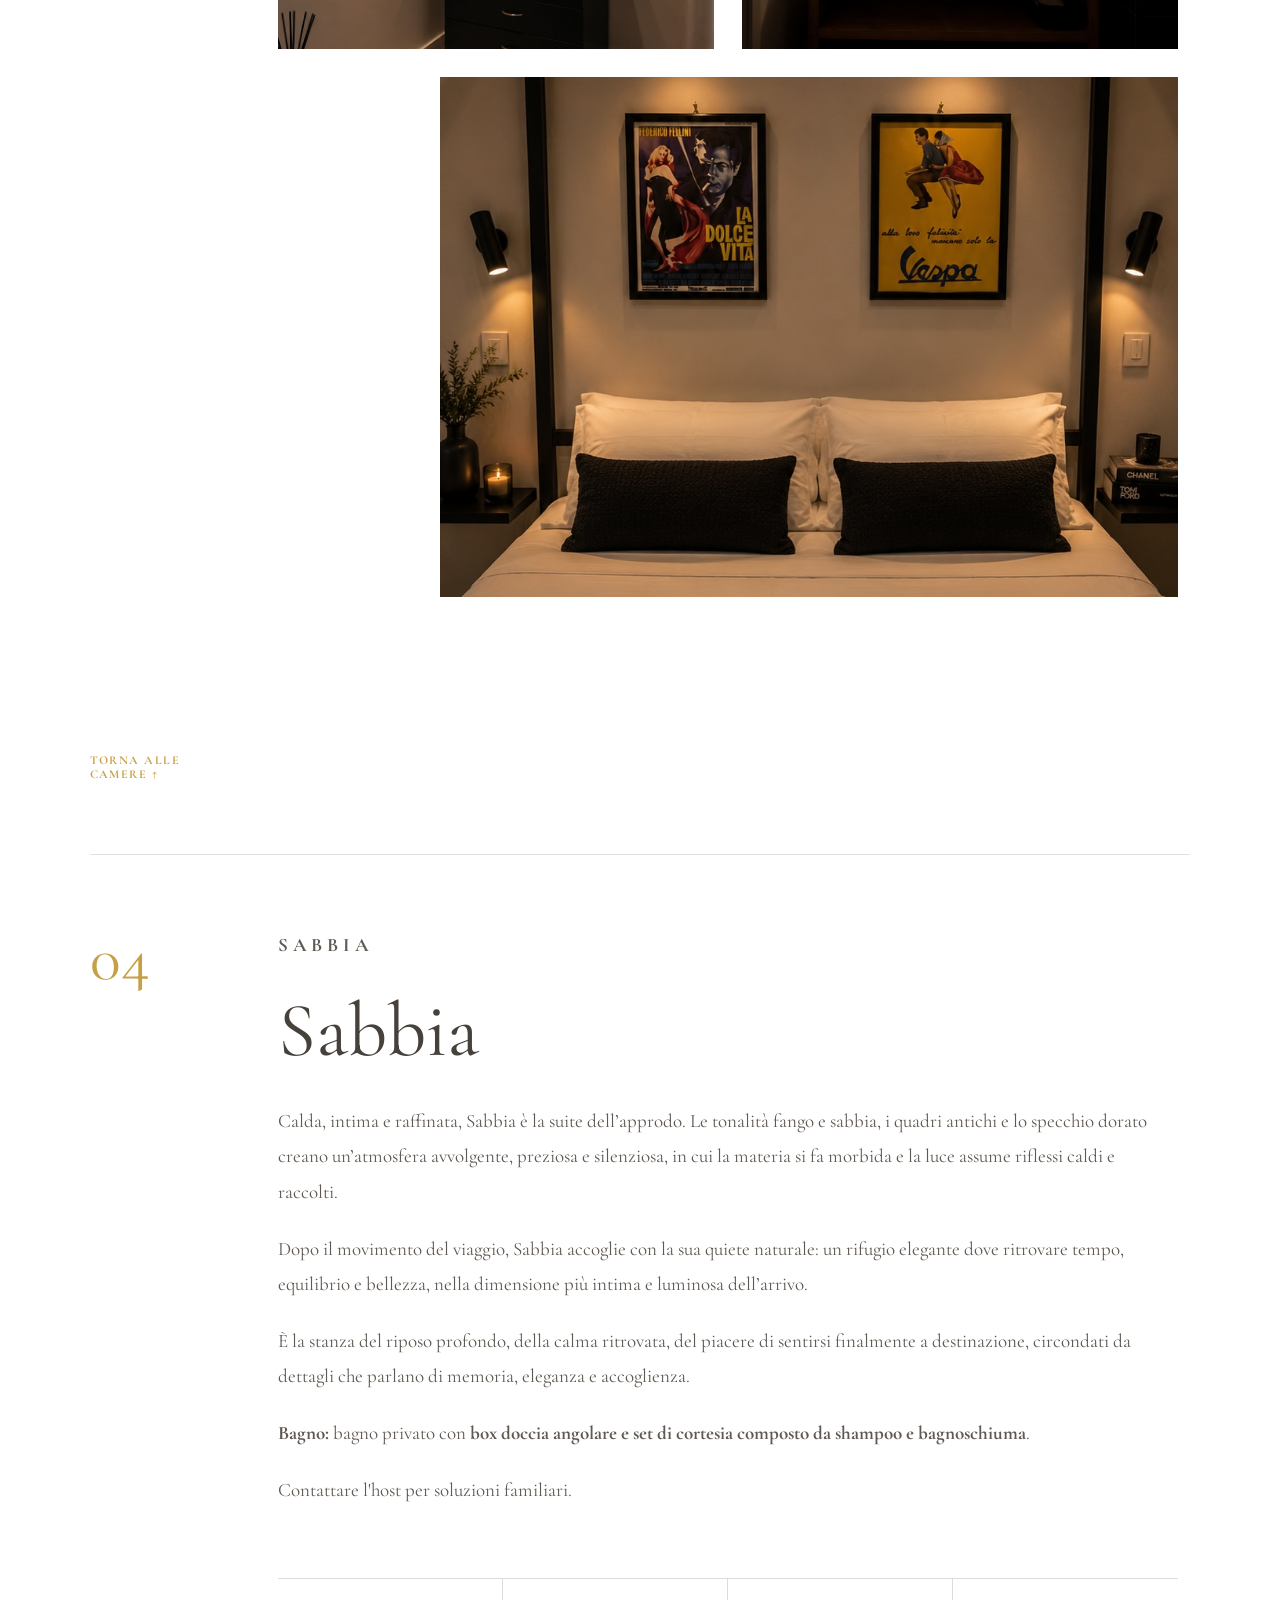
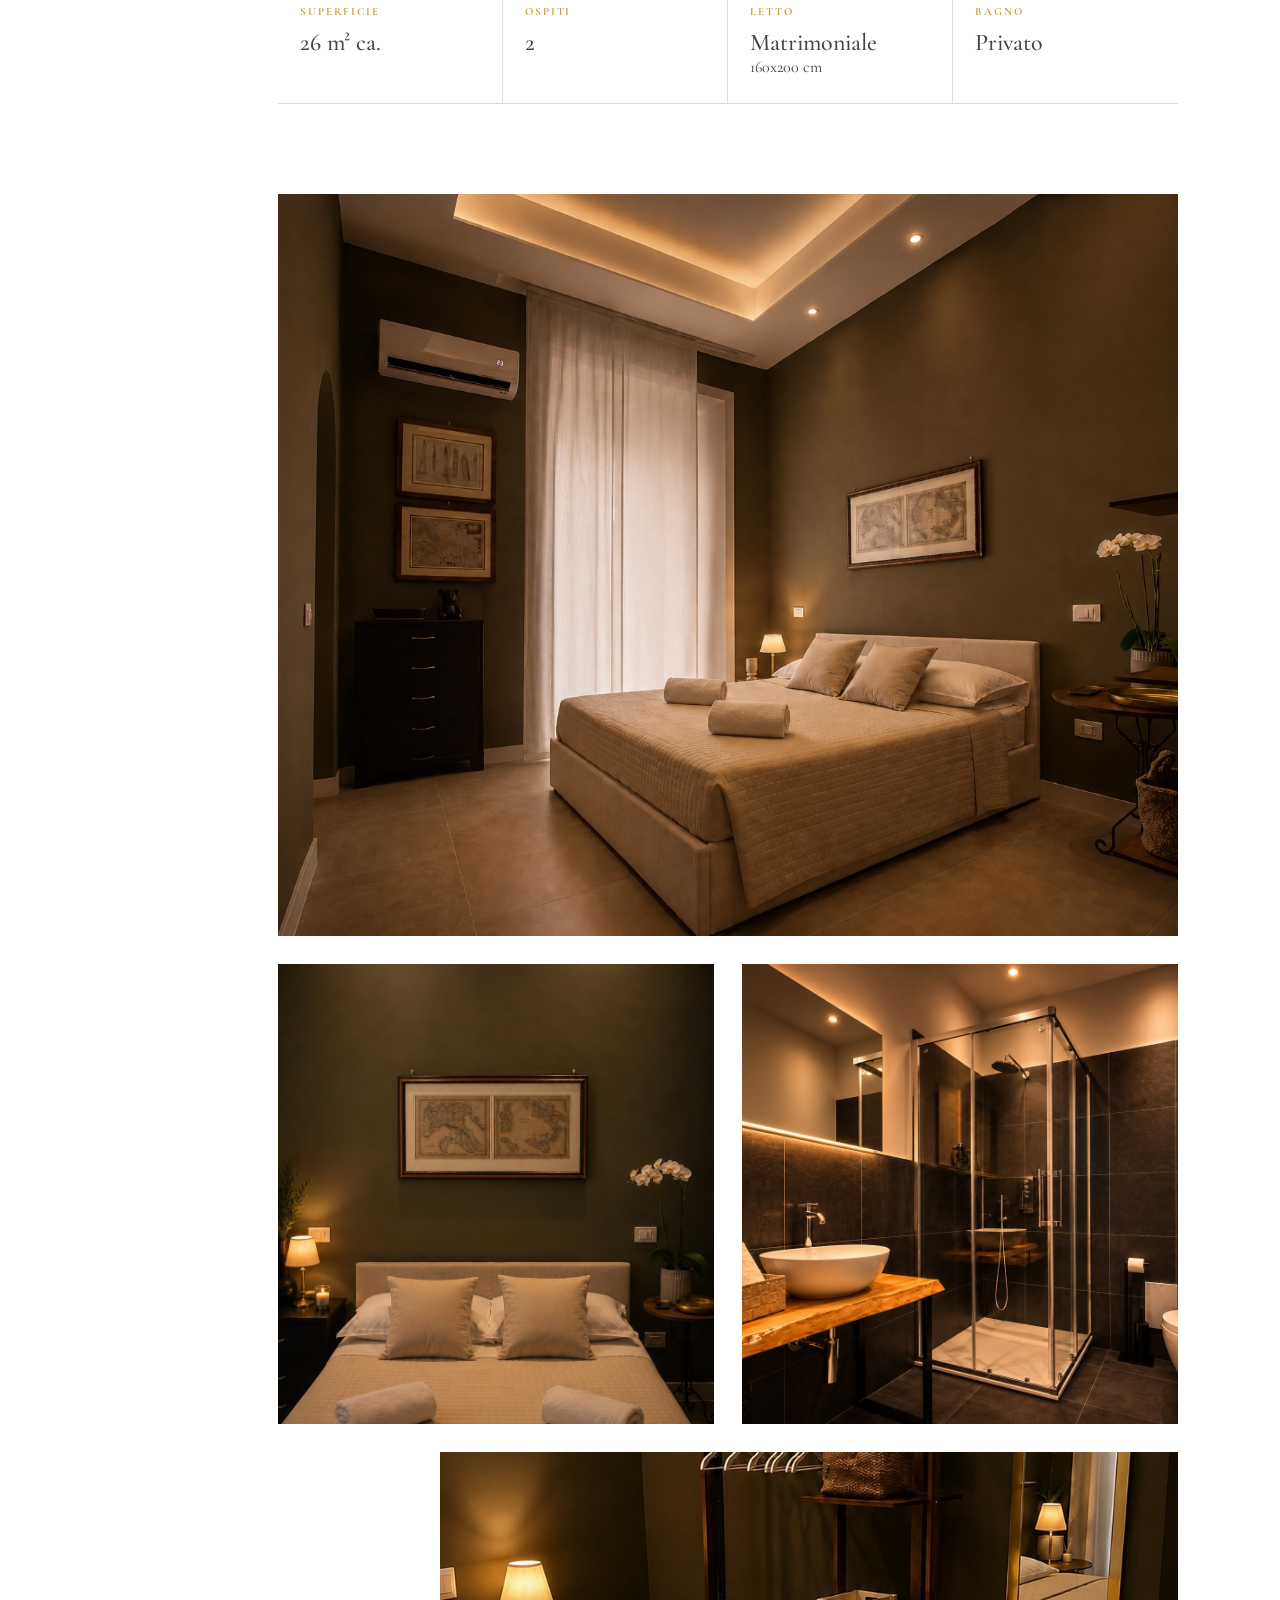
==== commit c15e843a: "Add files via upload" ====
--- a/index.html
+++ b/index.html
@@ -7,6 +7,50 @@
 <title>Crossing Salerno | Boutique B&amp;B in centro a Salerno</title>
 <meta content="Crossing Salerno è un boutique B&amp;B elegante in Via Alberto Pirro 12, nel cuore di Salerno. Quattro camere, balcone privato, camere non fumatori, ascensore, accessibilità e servizi su richiesta." data-i18n-content="siteDescription" name="description"/>
 <link rel="canonical" href="https://crossingsalerno.it/">
+<script type="application/ld+json">
+{
+  "@context": "https://schema.org",
+  "@graph": [
+    {
+      "@type": "WebSite",
+      "@id": "https://crossingsalerno.it/#website",
+      "url": "https://crossingsalerno.it/",
+      "name": "Crossing Salerno",
+      "alternateName": [
+        "Crossing Salerno B&B",
+        "crossingsalerno.it"
+      ],
+      "inLanguage": "it-IT"
+    },
+    {
+      "@type": "BedAndBreakfast",
+      "@id": "https://crossingsalerno.it/#business",
+      "name": "Crossing Salerno",
+      "url": "https://crossingsalerno.it/",
+      "image": [
+  "https://crossingsalerno.it/homepage.jpg",
+  "https://crossingsalerno.it/marea.png",
+  "https://crossingsalerno.it/trame.png",
+  "https://crossingsalerno.it/sabbia.jpg"
+],
+      "logo": "https://crossingsalerno.it/Crossing_Salerno_logo_vector.svg",
+      "telephone": "+393386803985",
+      "description": "Crossing Salerno è un boutique B&B nel centro di Salerno, in Via Alberto Pirro 12, ideale per soggiorni in città e per visitare Salerno e la Costiera Amalfitana.",
+      "address": {
+        "@type": "PostalAddress",
+        "streetAddress": "Via Alberto Pirro 12",
+        "postalCode": "84122",
+        "addressLocality": "Salerno",
+        "addressRegion": "SA",
+        "addressCountry": "IT"
+      },
+      "mainEntityOfPage": {
+        "@id": "https://crossingsalerno.it/"
+      }
+    }
+  ]
+}
+</script>
 <link rel="preload" as="image" href="homepage.jpg" type="image/jpeg"/>
 <link href="https://fonts.googleapis.com" rel="preconnect"/>
 <link crossorigin="" href="https://fonts.gstatic.com" rel="preconnect"/>
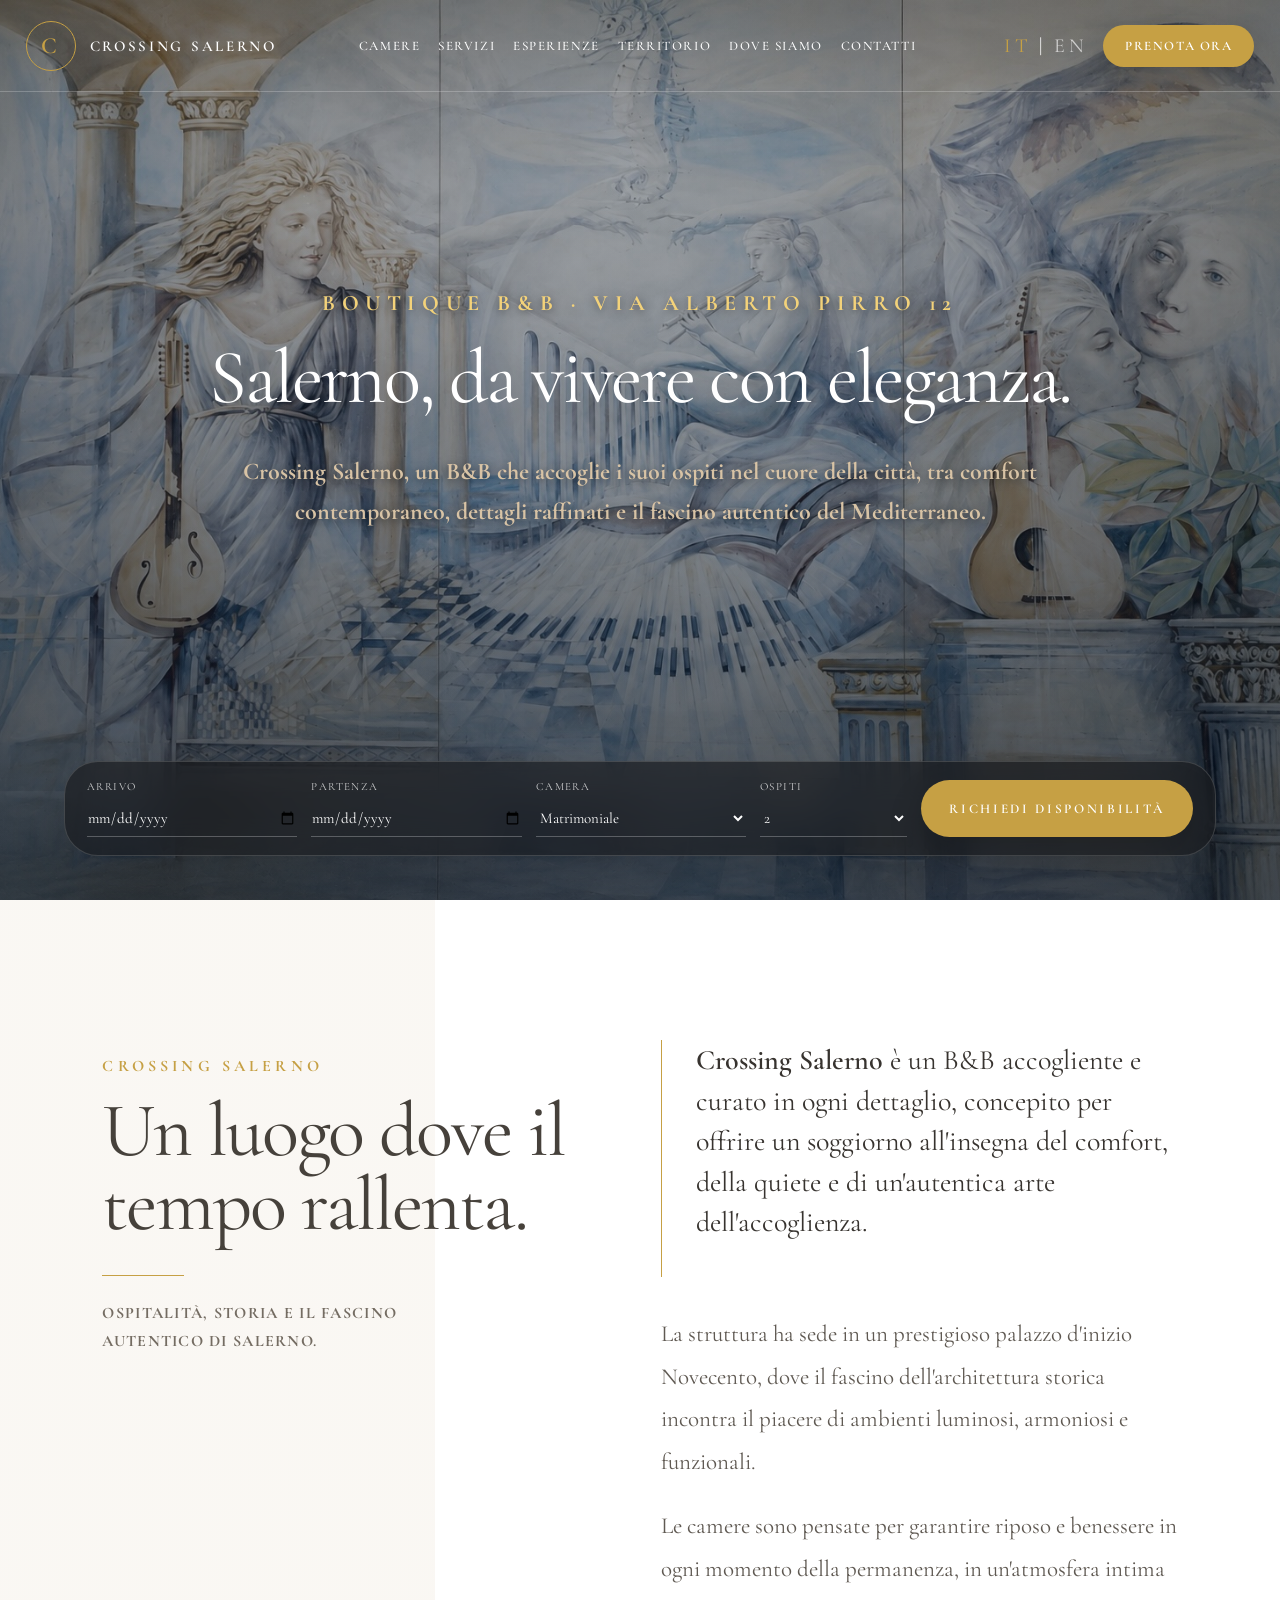
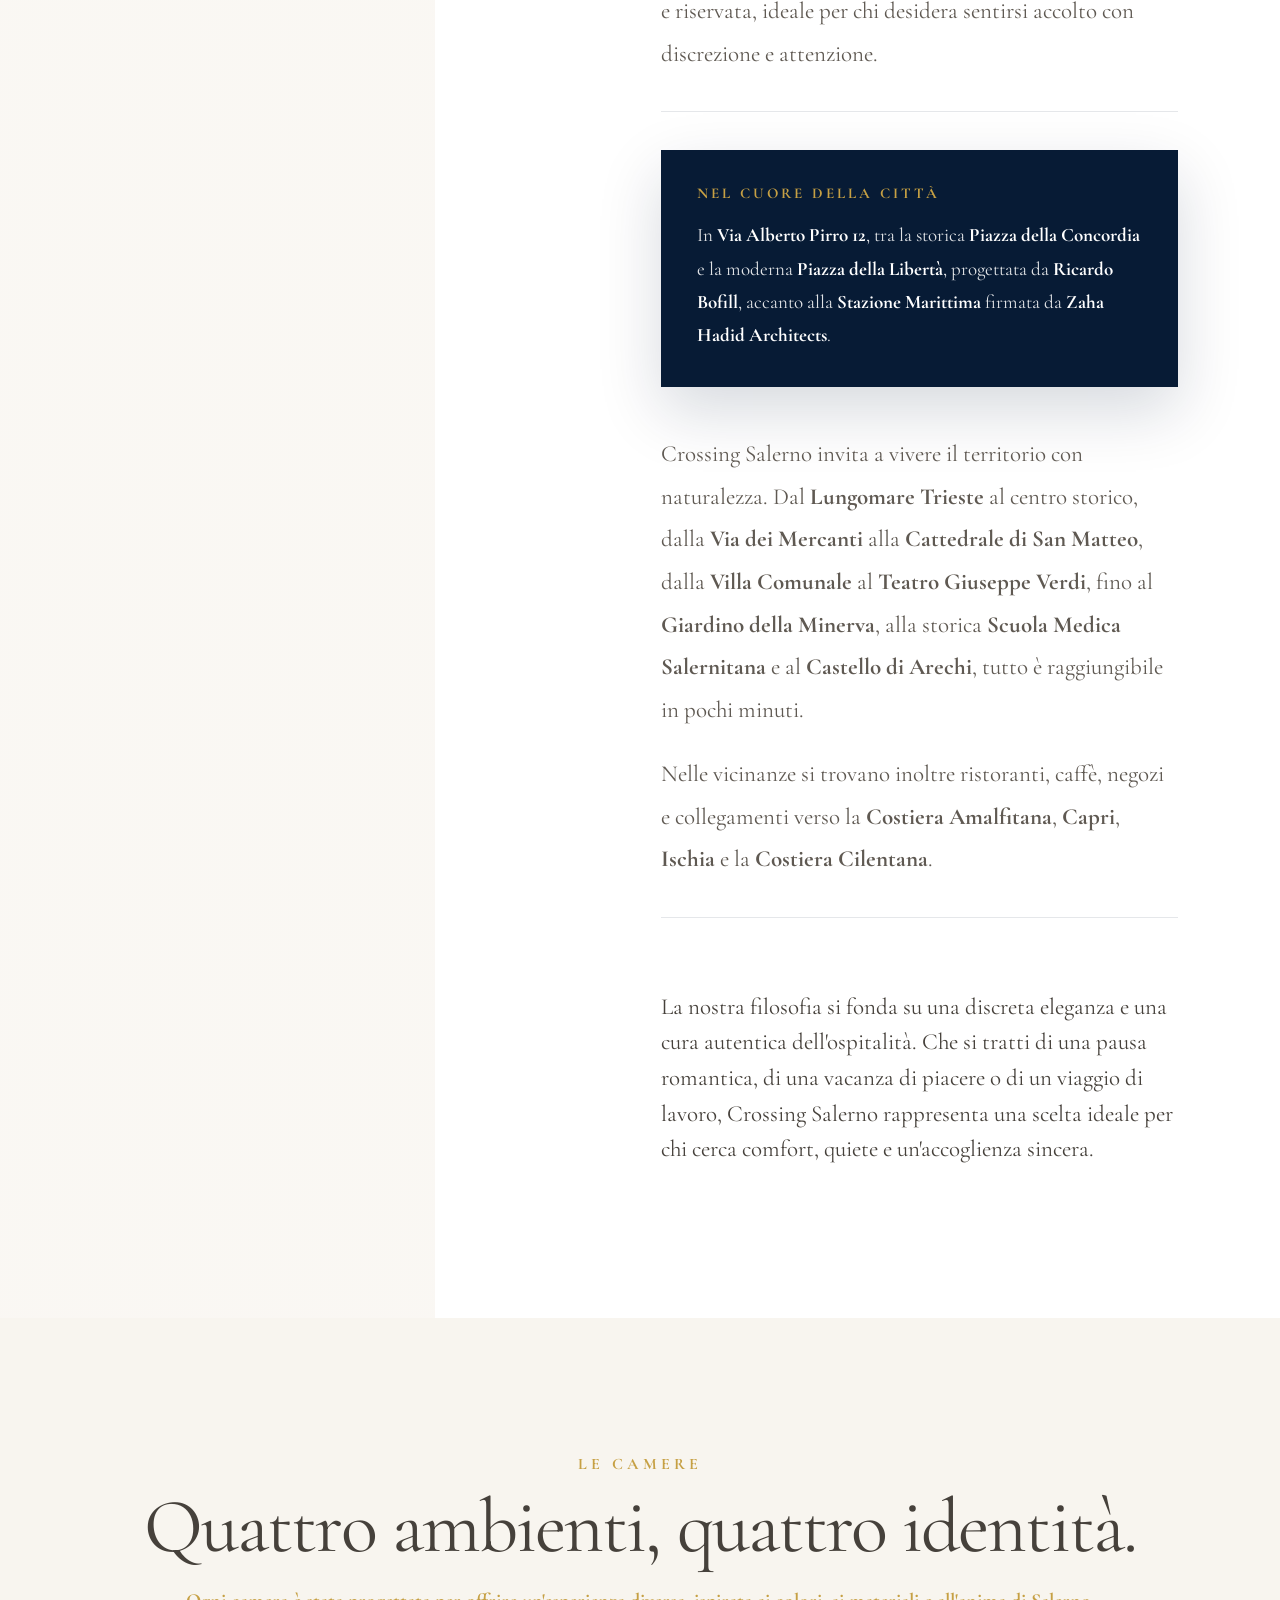
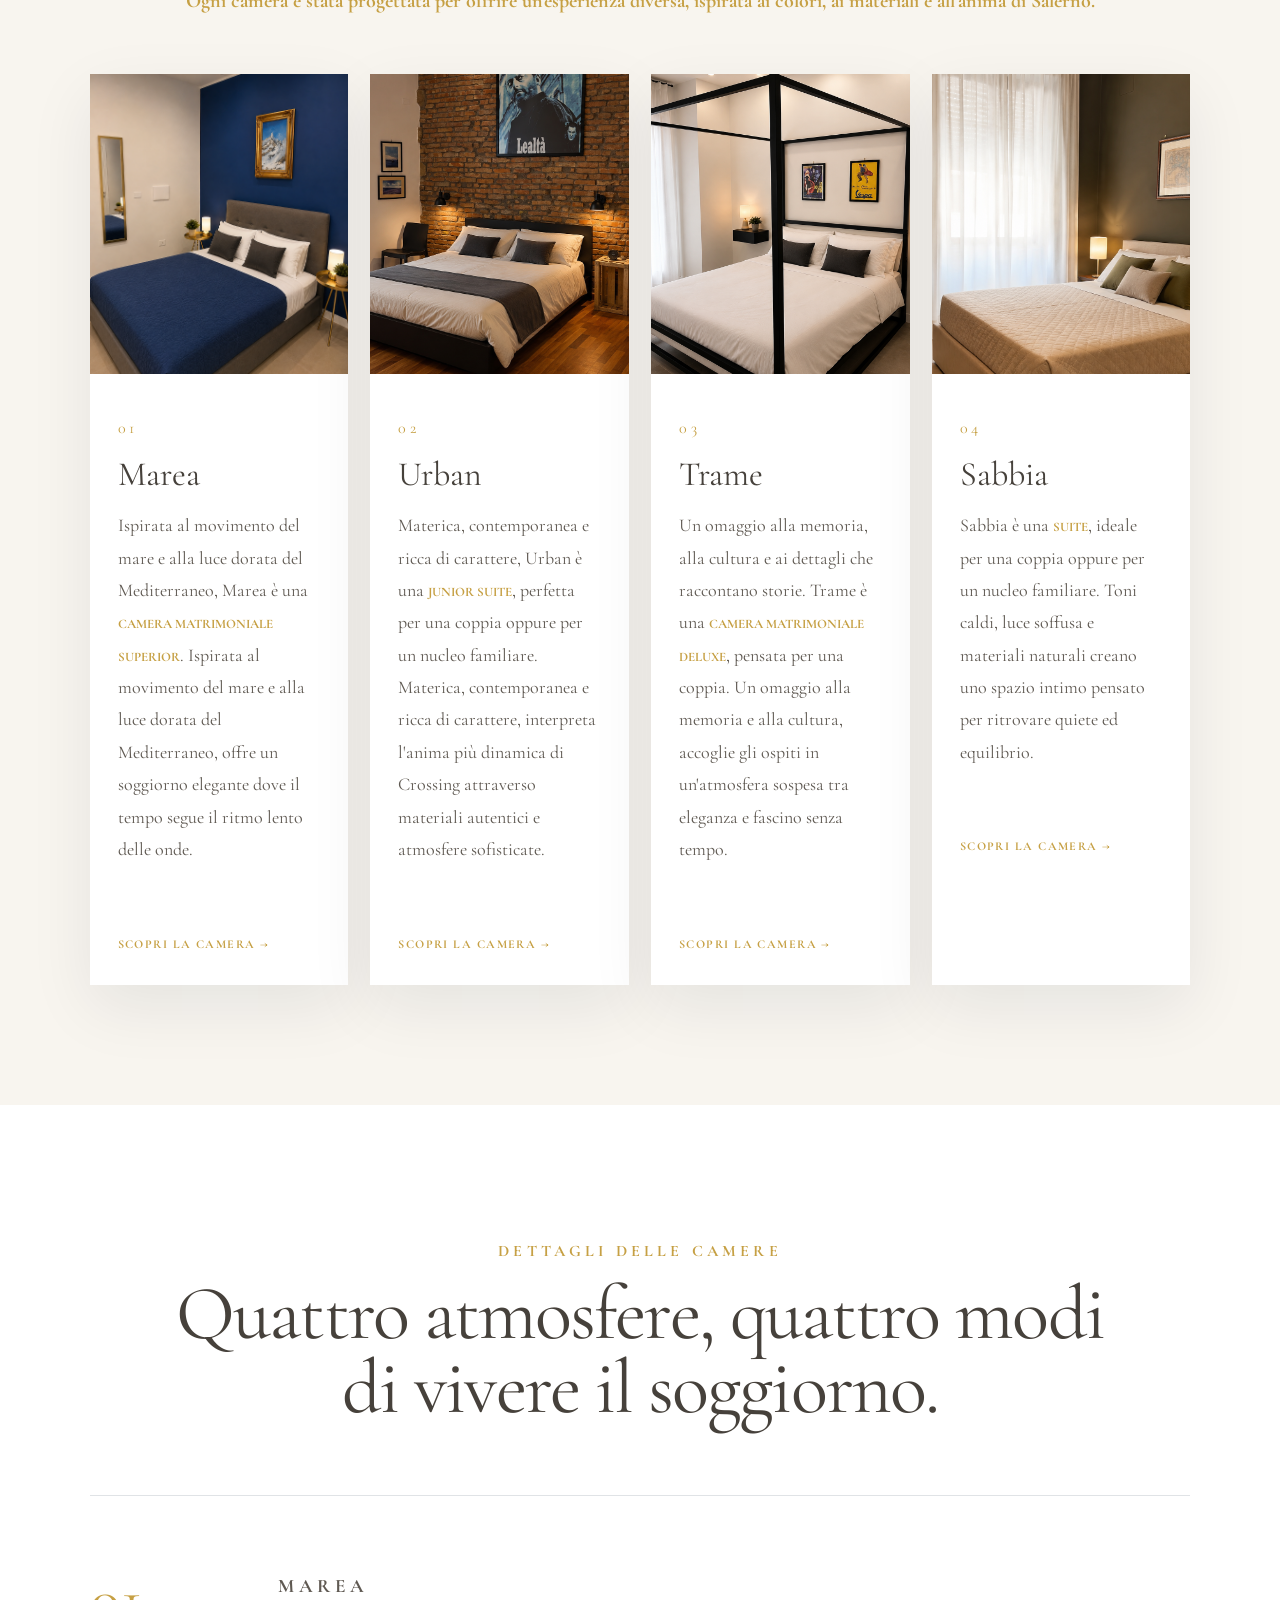
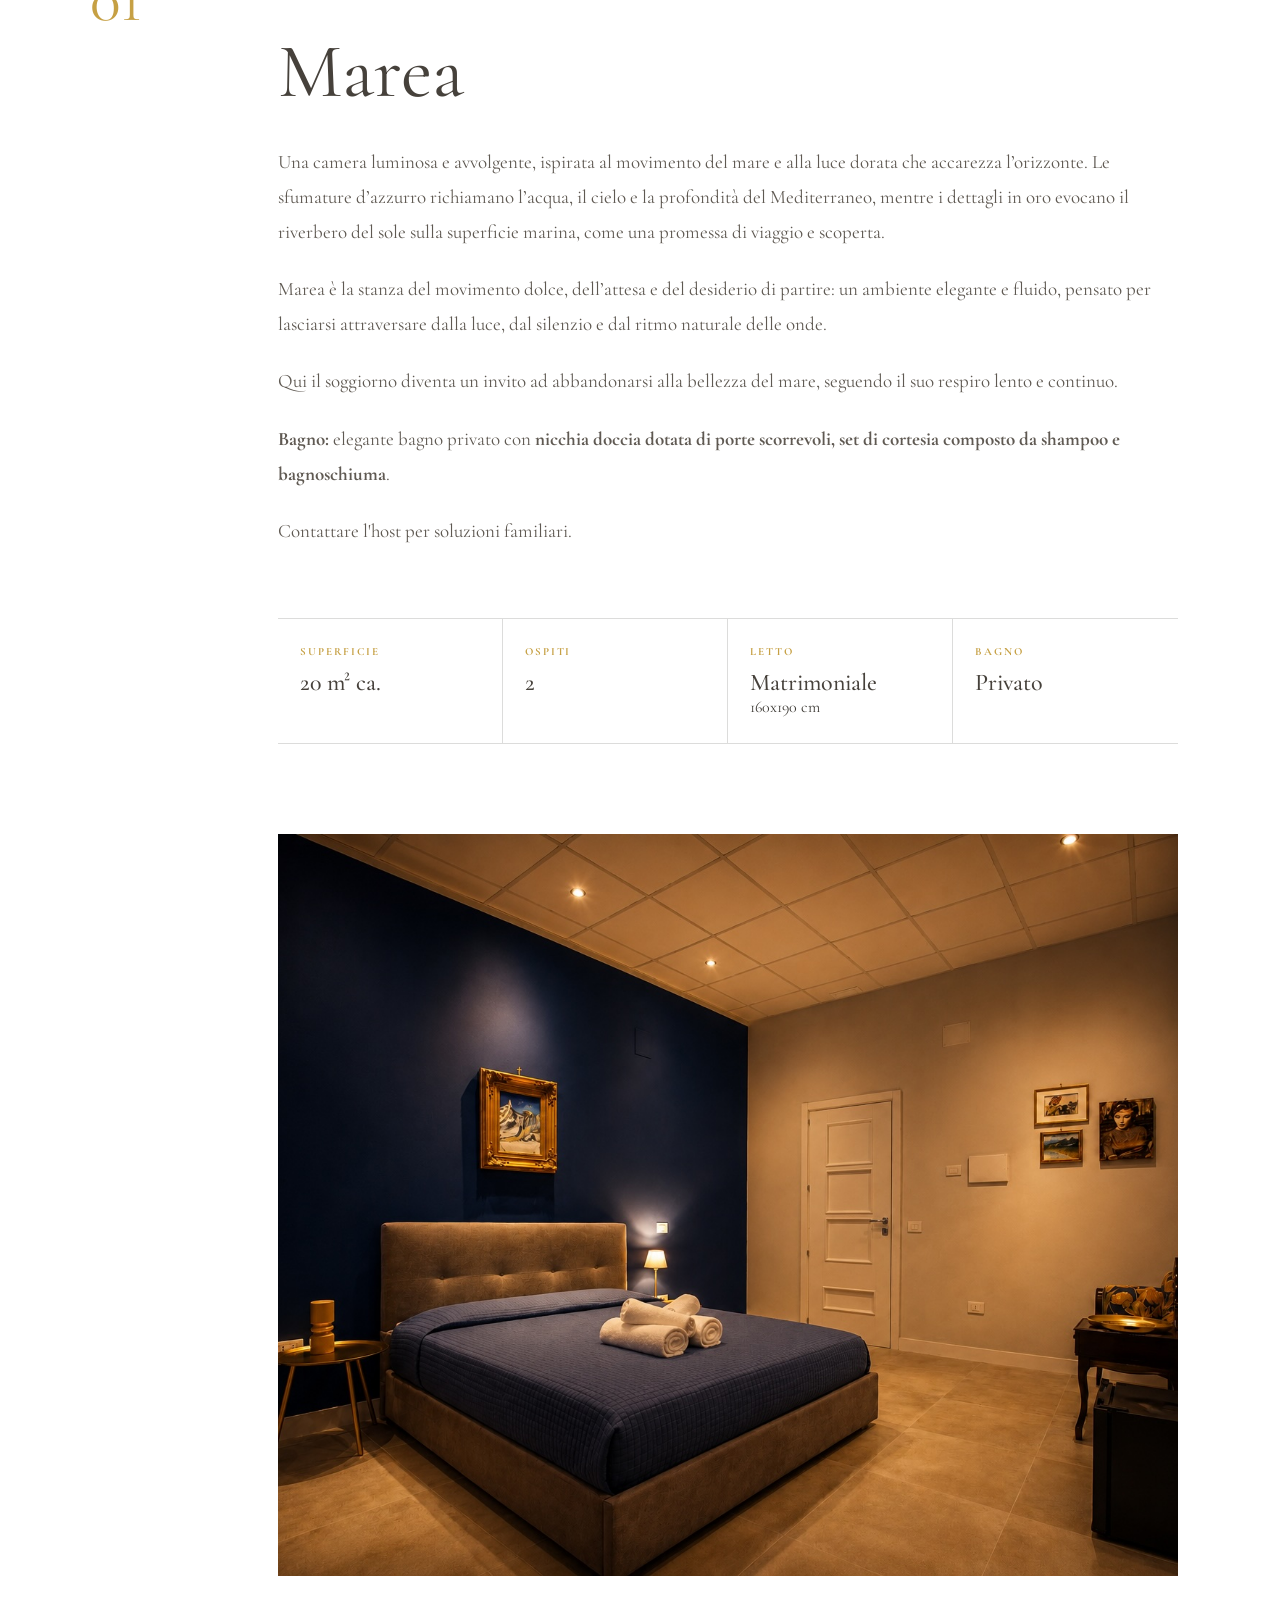
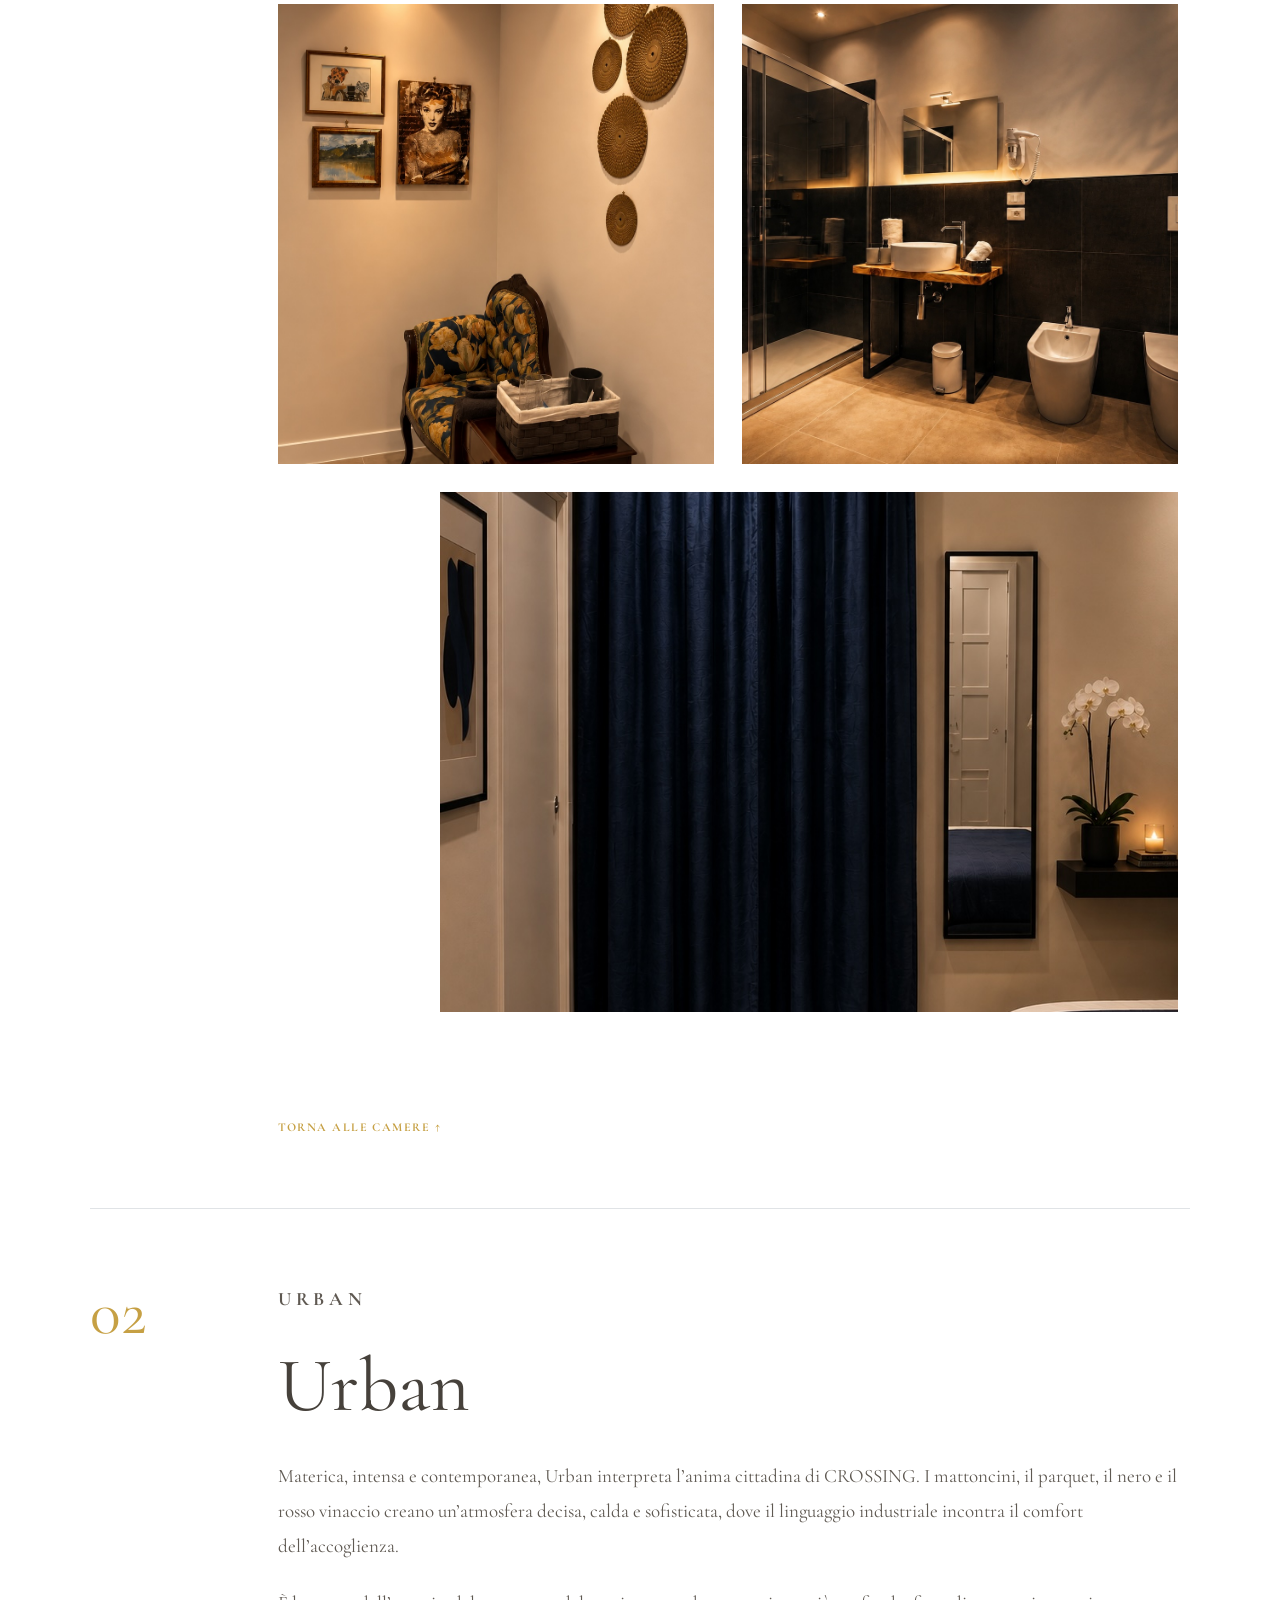
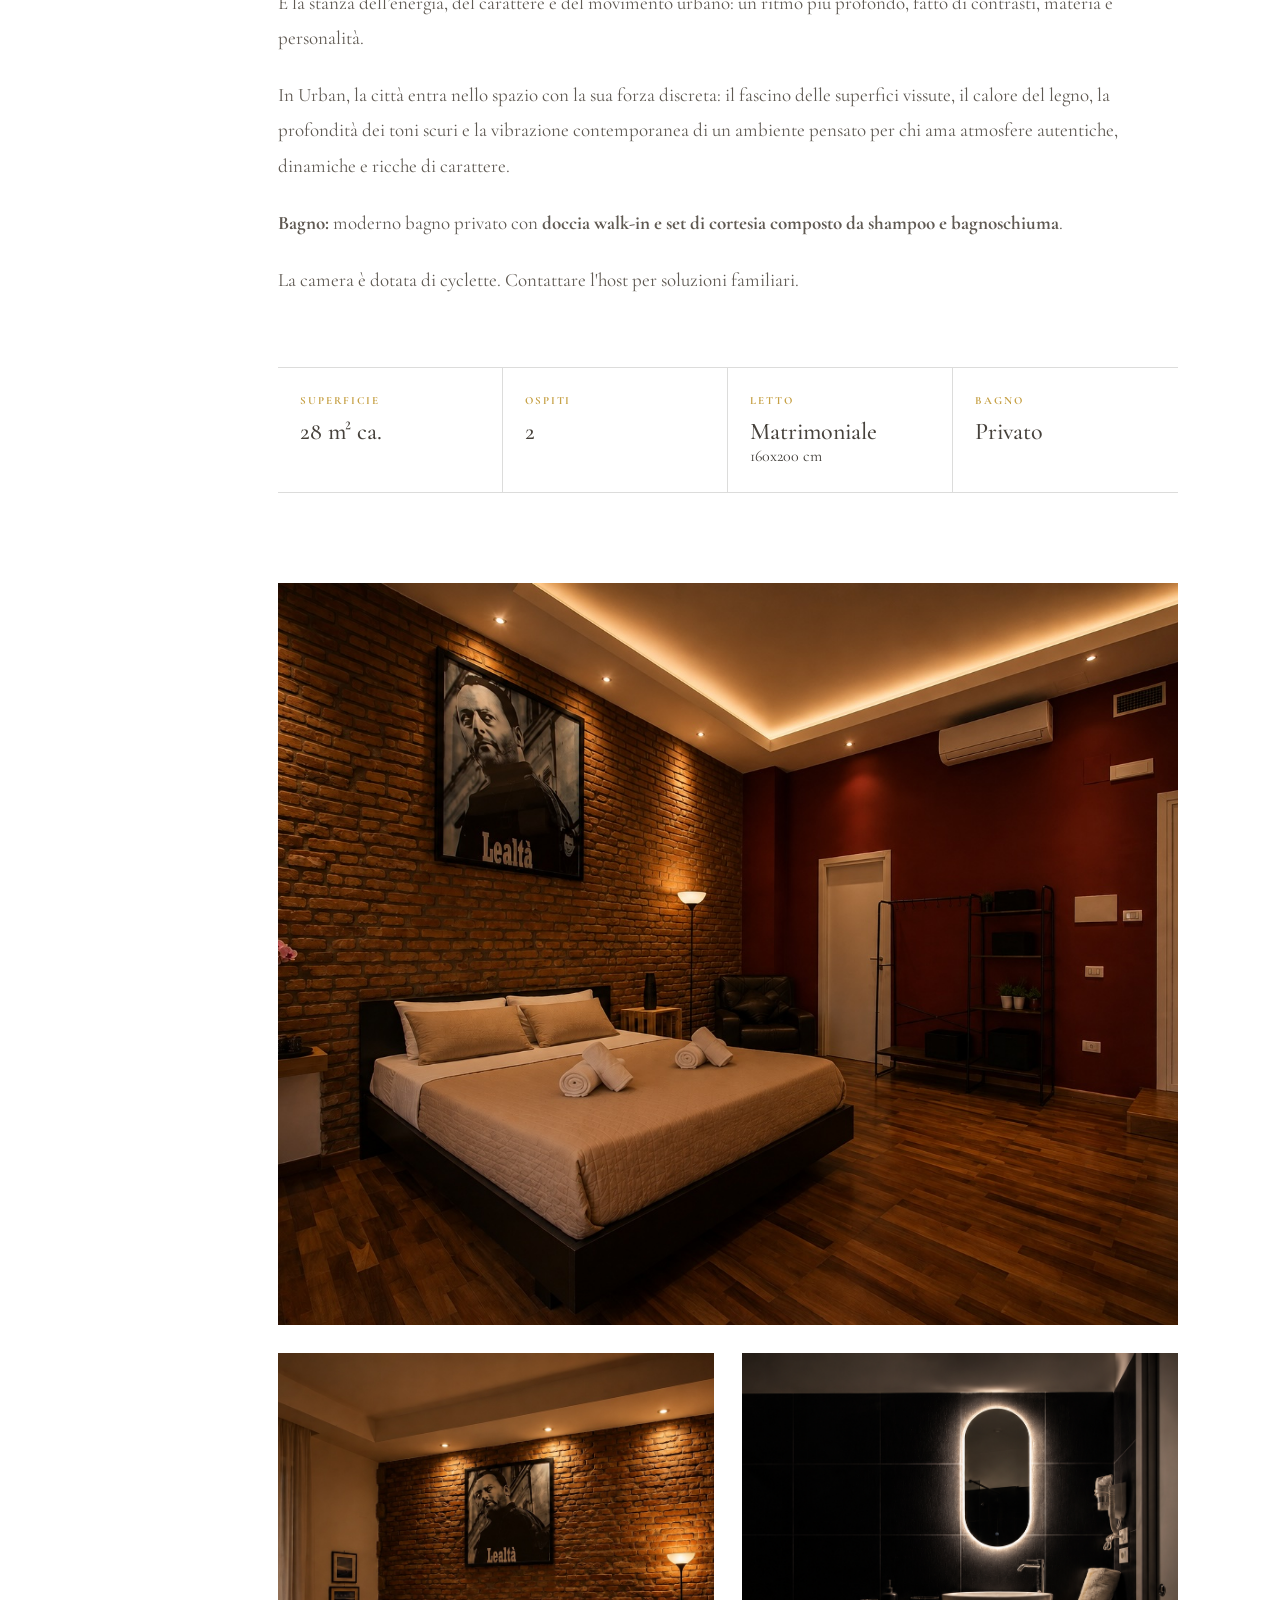
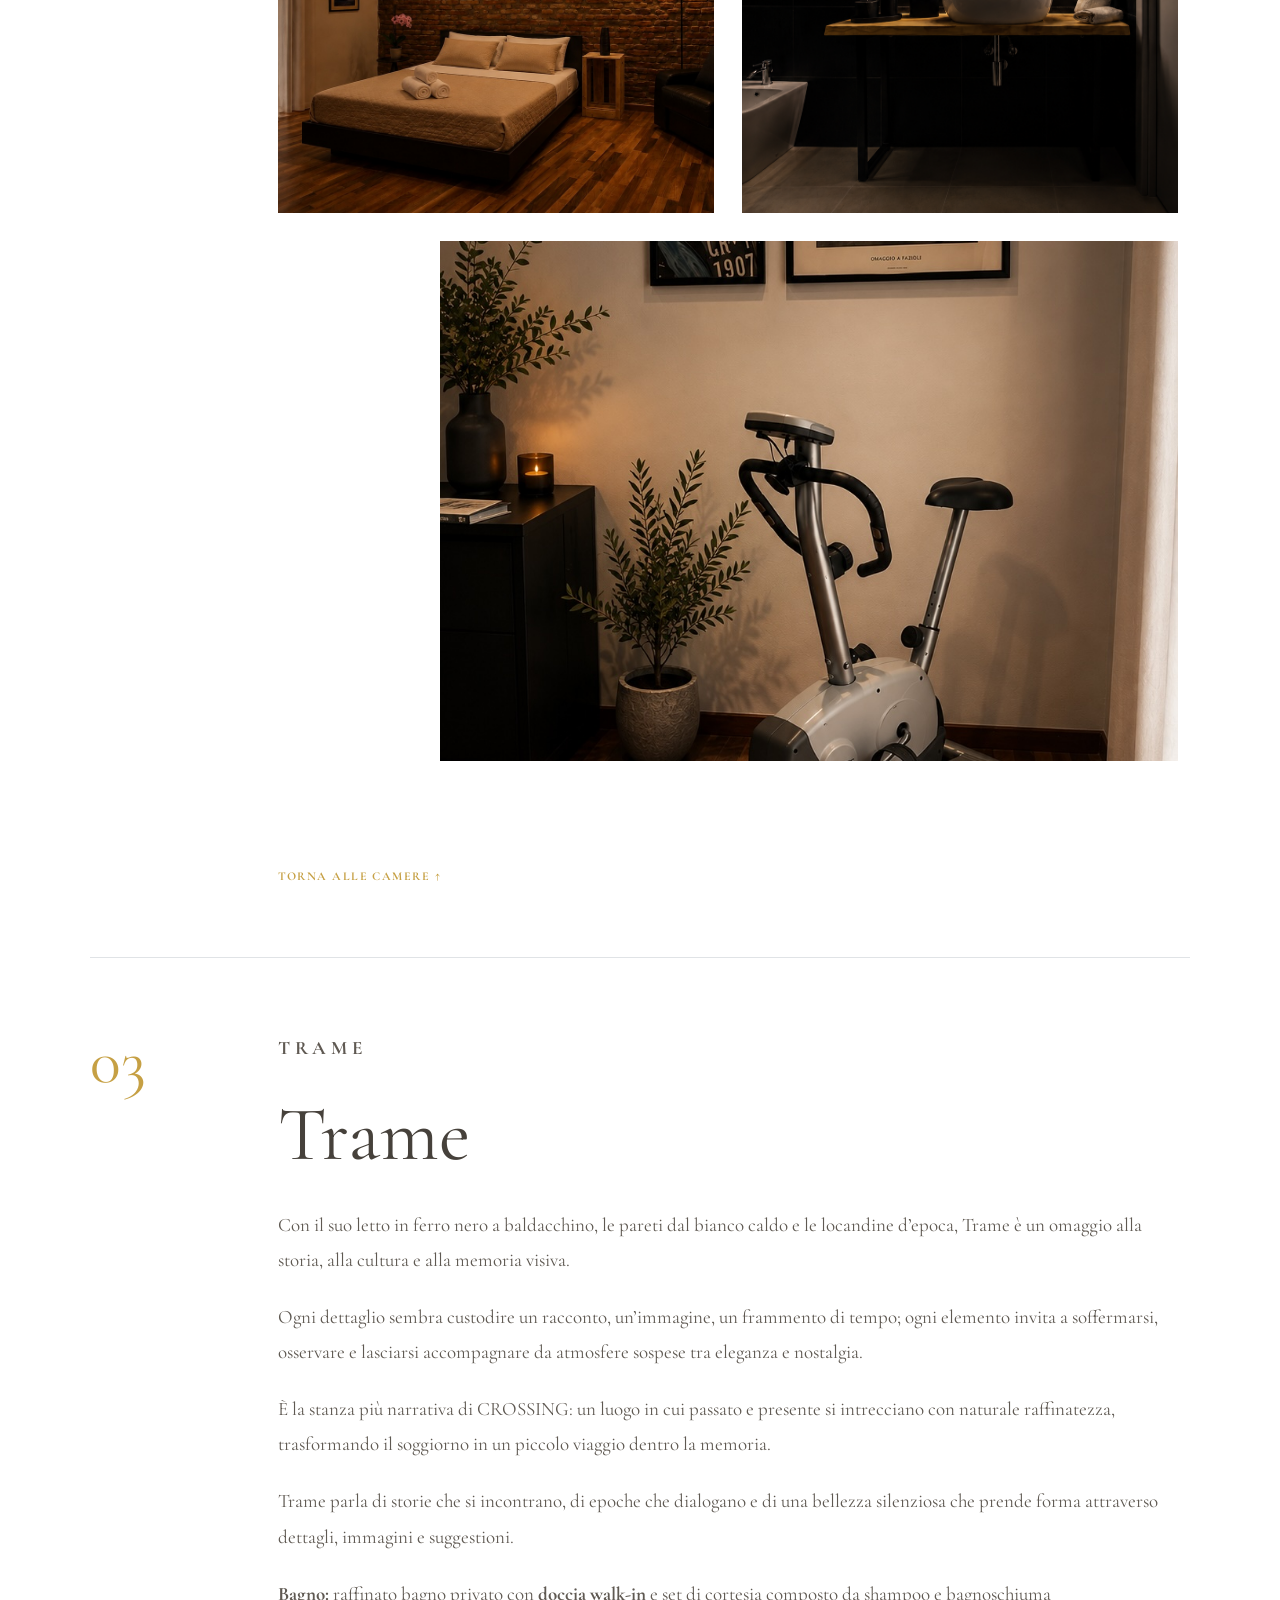
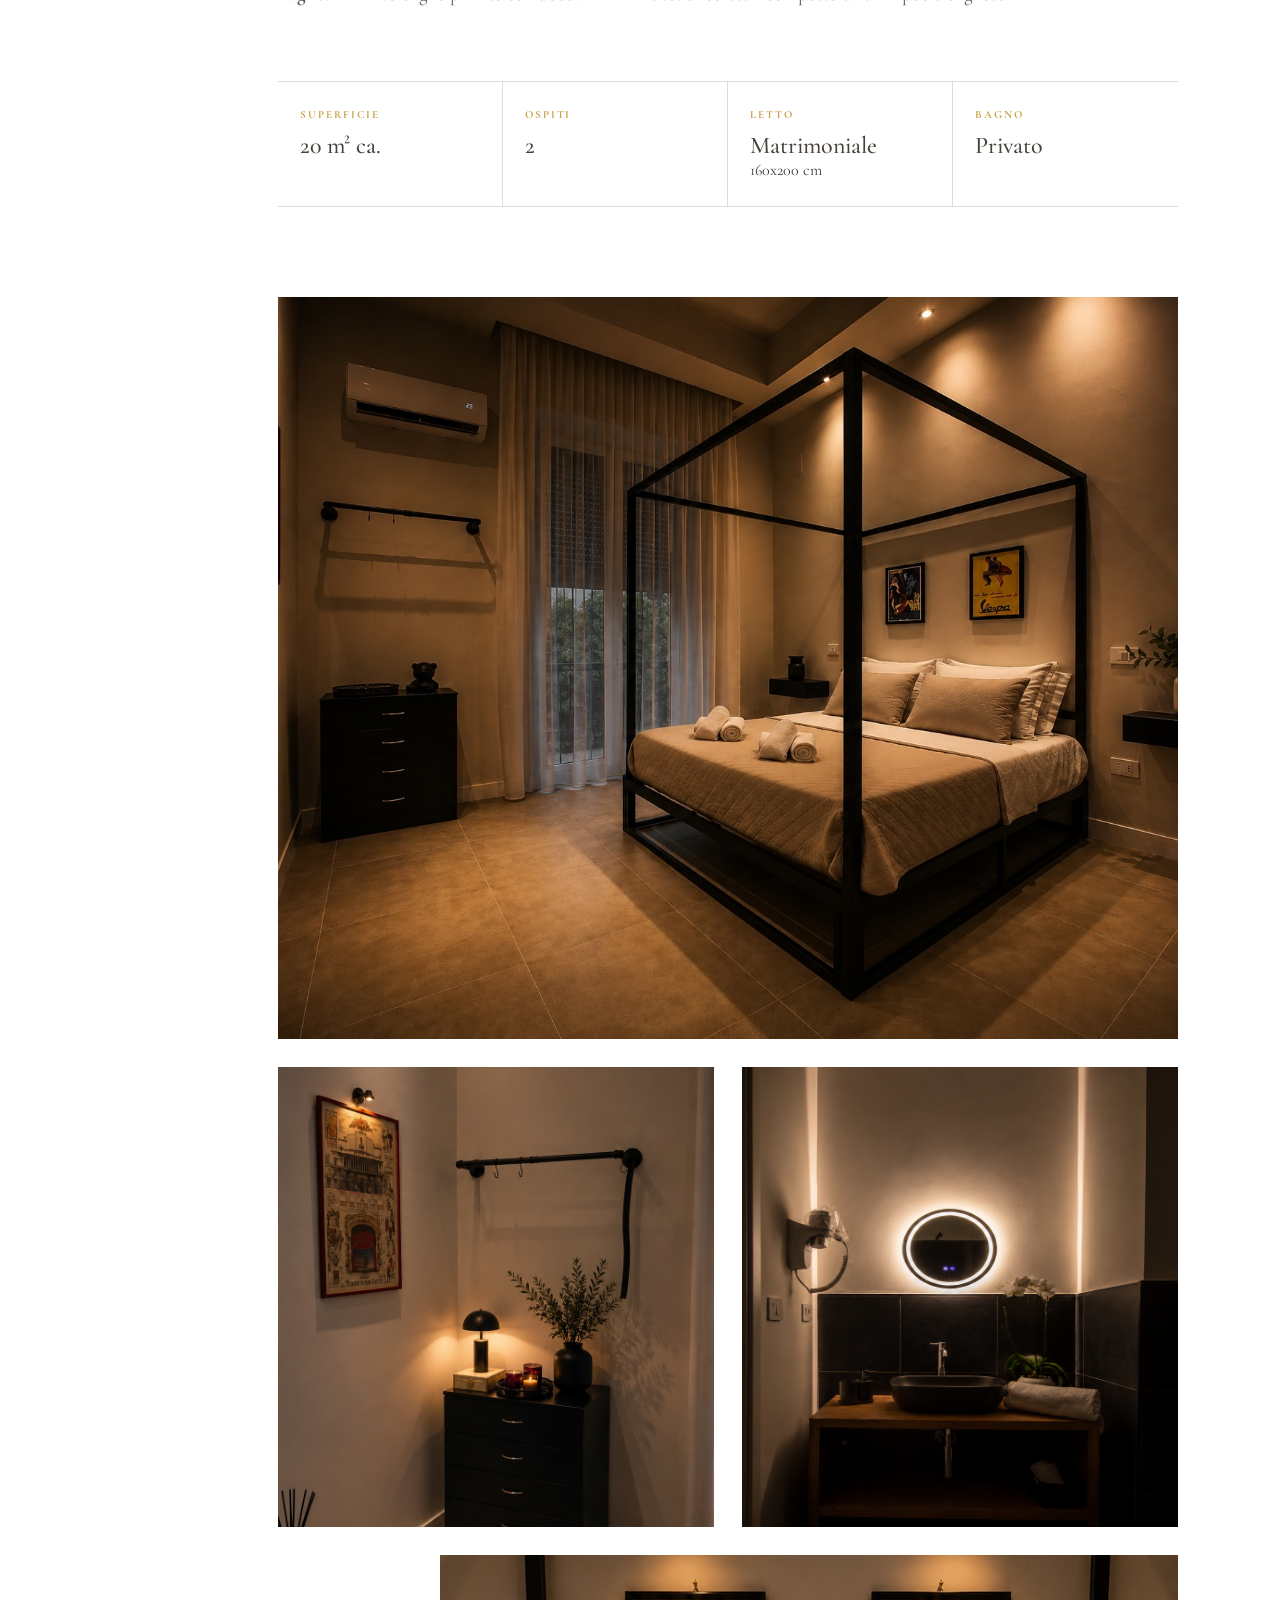
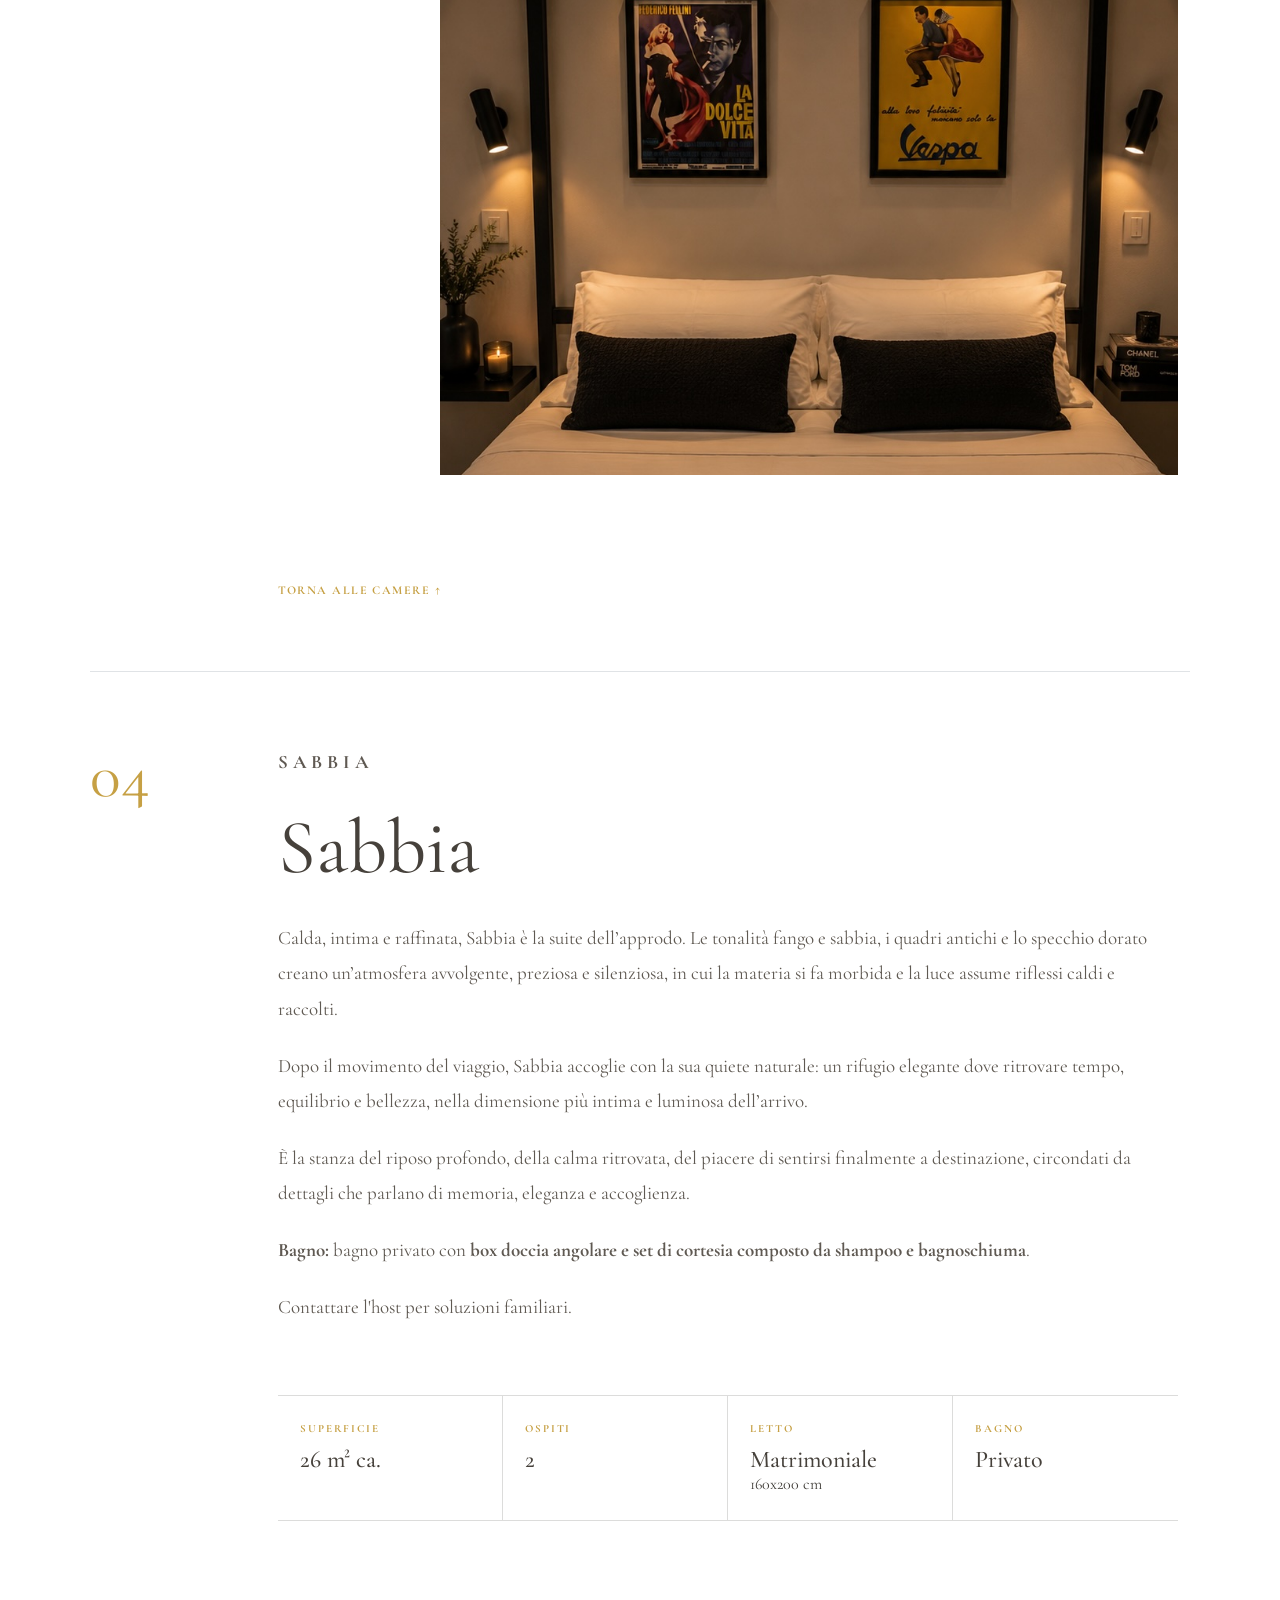
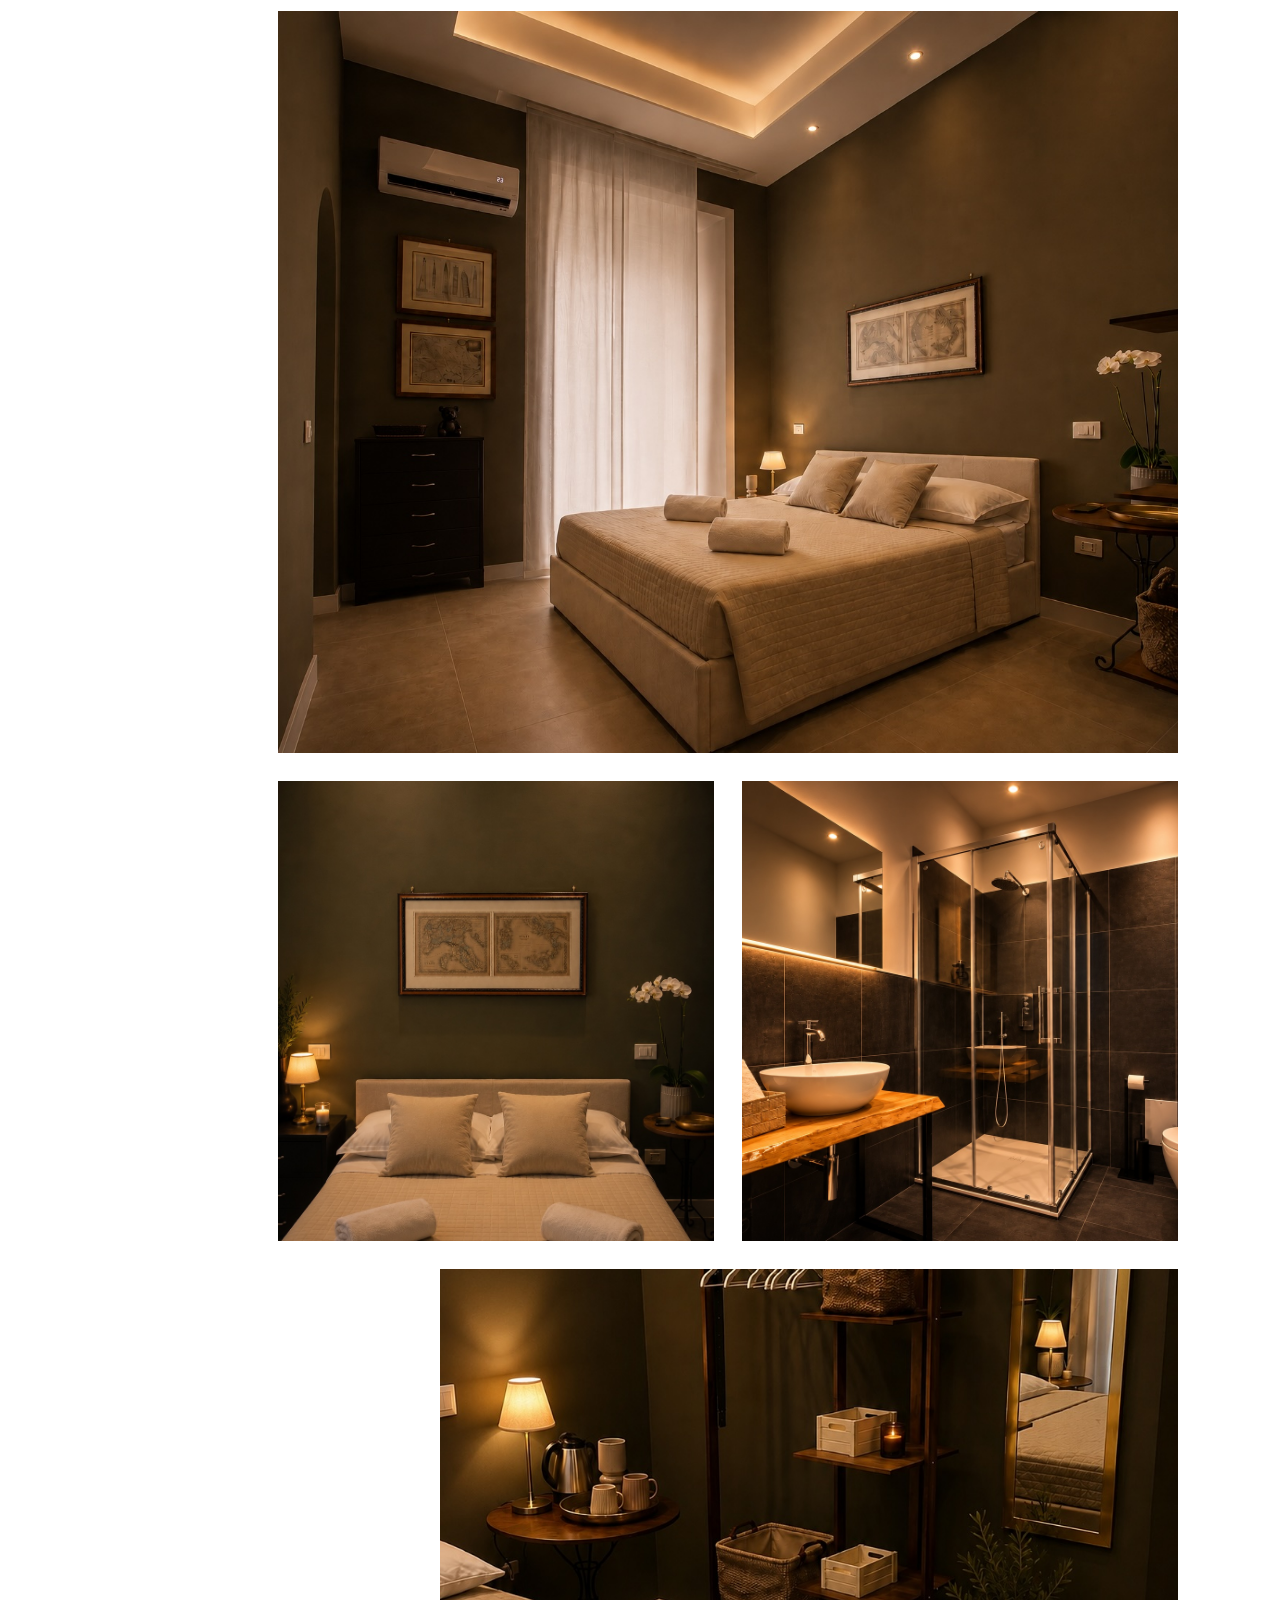
==== commit de13cc83: "Add files via upload" ====
--- a/index.html
+++ b/index.html
@@ -29,7 +29,7 @@
       "url": "https://crossingsalerno.it/",
       "image": [
   "https://crossingsalerno.it/homepage.jpg",
-  "https://crossingsalerno.it/marea.png",
+  "https://crossingsalerno.it/marea2.png",
   "https://crossingsalerno.it/trame.png",
   "https://crossingsalerno.it/sabbia.jpg"
 ],
@@ -51,7 +51,25 @@
   ]
 }
 </script>
-<link rel="preload" as="image" href="homepage.jpg" type="image/jpeg"/>
+<meta property="og:type" content="website">
+<meta property="og:site_name" content="Crossing Salerno">
+<meta property="og:title" content="Crossing Salerno | Boutique B&B in centro a Salerno">
+<meta property="og:description" content="Boutique B&B nel cuore di Salerno, in Via Alberto Pirro 12. Camere eleganti, posizione centrale e punto di partenza ideale per visitare la Costiera Amalfitana.">
+<meta property="og:url" content="https://crossingsalerno.it/">
+<meta property="og:image" content="https://crossingsalerno.it/homepage.jpg">
+<meta property="og:image:width" content="1200">
+<meta property="og:image:height" content="630">
+<meta property="og:locale" content="it_IT">
+
+<meta name="twitter:card" content="summary_large_image">
+<meta name="twitter:title" content="Crossing Salerno | Boutique B&B in centro a Salerno">
+<meta name="twitter:description" content="Boutique B&B nel cuore di Salerno, ideale per soggiorni in città e per visitare la Costiera Amalfitana.">
+<meta name="twitter:image" content="https://crossingsalerno.it/homepage.jpg">
+
+<meta name="theme-color" content="#b8963c">
+<meta name="author" content="Crossing Salerno">
+
+<link rel="preload" as="image" href="homepage.jpg" type="image/jpeg">
 <link href="https://fonts.googleapis.com" rel="preconnect"/>
 <link crossorigin="" href="https://fonts.gstatic.com" rel="preconnect"/>
 <link href="https://fonts.googleapis.com/css2?family=Cormorant+Garamond:wght@400;500;600;700&amp;display=swap" rel="stylesheet"/>
@@ -70,6 +88,7 @@
 <a data-i18n="navTerritory" href="#territorio">Territorio</a>
 <a data-i18n="navLocation" href="#dove-siamo">Dove siamo</a>
 <a data-i18n="navContacts" href="#contatti">Contatti</a>
+<a class="nav-book" data-i18n="bookNow" href="#prenota">Prenota ora</a>
 </nav>
 <div class="header-actions">
 <div aria-label="Selettore lingua" class="lang-switch" data-i18n-aria-label="languageSelector">
@@ -78,6 +97,7 @@
 <button aria-pressed="false" class="lang-btn" data-lang="en" type="button">EN</button>
 </div>
 <a class="top-book" data-i18n="bookNow" href="#prenota">Prenota ora</a>
+<button aria-controls="nav" aria-expanded="false" aria-label="Apri il menu" class="nav-toggle" data-i18n-aria-label="menuOpen" id="navToggle" type="button"><span></span><span></span><span></span></button>
 </div>
 </header>
 <main>
@@ -182,9 +202,7 @@
         Superficie
     </span>
 
-    <strong data-i18n="roomAreaValue">
-        20 m² ca.
-    </strong>
+    <strong>20 <span data-i18n="areaUnit">m² ca.</span></strong>
 
 </div>
 <div class="room-spec">
@@ -193,9 +211,7 @@
         Ospiti
     </span>
 
-    <strong data-i18n="roomGuestsValue">
-        2
-    </strong>
+    <strong>2</strong>
 
 </div>
 
@@ -227,7 +243,7 @@
   <figure class="room-gallery-main">
     <img
       src="marea-dettaglio-01.jpg"
-      alt="Camera Urban di Crossing Salerno"
+      alt="Camera Marea di Crossing Salerno"
       loading="lazy"
     >
   </figure>
@@ -237,7 +253,7 @@
     <figure>
       <img
         src="marea-dettaglio-02.jpg"
-        alt="Dettaglio della camera Urban"
+        alt="Dettaglio della camera Marea"
         loading="lazy"
       >
     </figure>
@@ -245,7 +261,7 @@
     <figure>
       <img
         src="marea-dettaglio-03.jpg"
-        alt="Bagno privato della camera Urban"
+        alt="Bagno privato della camera Marea"
         loading="lazy"
       >
     </figure>
@@ -255,14 +271,13 @@
   <figure class="room-gallery-wide">
     <img
       src="marea-dettaglio-04.jpg"
-      alt="Particolare degli interni della camera Urban"
+      alt="Particolare degli interni della camera Marea"
       loading="lazy"
     >
   </figure>
 
 </div>
-<!-- FINE MICRO GALLERY CAMERA URBAN -->
-</div>
+<!-- FINE MICRO GALLERY CAMERA MAREA -->
     <a class="back-to-rooms" data-i18n="backToRooms" href="#camere">Torna alle camere ↑</a>
 </div>
 </article>
@@ -286,9 +301,7 @@
         Superficie
     </span>
 
-    <strong data-i18n="roomAreaValue">
-        28 m² ca.
-    </strong>
+    <strong>28 <span data-i18n="areaUnit">m² ca.</span></strong>
 
 </div>
 <div class="room-spec">
@@ -297,9 +310,7 @@
         Ospiti
     </span>
 
-    <strong data-i18n="roomGuestsValue">
-        2
-    </strong>
+    <strong>2</strong>
 
 </div>
 
@@ -366,8 +377,6 @@
 
 </div>
 <!-- FINE MICRO GALLERY CAMERA URBAN -->
-
-</div> <!-- fine room-detail-gallery -->
 
 <a
   class="back-to-rooms"
@@ -391,7 +400,7 @@
 <p data-i18n="trameP4">Trame parla di storie che si incontrano, di epoche che dialogano e di una bellezza silenziosa che prende forma attraverso dettagli, immagini e suggestioni.</p>
 <p data-i18n-html="trameBath"><strong>Bagno:</strong> raffinato bagno privato con <strong>doccia walk-in</strong> e set di cortesia composto da shampoo e bagnoschiuma</p>
 
-<!-- DATI PRINCIPALI CAMERA URBAN -->
+<!-- DATI PRINCIPALI CAMERA TRAME -->
 <div class="room-specs">
 
   <div class="room-spec">
@@ -400,9 +409,7 @@
         Superficie
     </span>
 
-    <strong data-i18n="roomAreaValue">
-        20 m² ca.
-    </strong>
+    <strong>20 <span data-i18n="areaUnit">m² ca.</span></strong>
 
 </div>
 <div class="room-spec">
@@ -411,9 +418,7 @@
         Ospiti
     </span>
 
-    <strong data-i18n="roomGuestsValue">
-        2
-    </strong>
+    <strong>2</strong>
 
 </div>
 
@@ -439,13 +444,13 @@
   </strong>
 </div>
 </div>
-<!-- MICRO GALLERY CAMERA URBAN -->
+<!-- MICRO GALLERY CAMERA TRAME -->
 <div class="room-detail-gallery">
 
   <figure class="room-gallery-main">
     <img
       src="trame-dettaglio-01.jpg"
-      alt="Camera Urban di Crossing Salerno"
+      alt="Camera Trame di Crossing Salerno"
       loading="lazy"
     >
   </figure>
@@ -455,7 +460,7 @@
     <figure>
       <img
         src="trame-dettaglio-02.jpg"
-        alt="Dettaglio della camera Urban"
+        alt="Dettaglio della camera Trame"
         loading="lazy"
       >
     </figure>
@@ -463,7 +468,7 @@
     <figure>
       <img
         src="trame-dettaglio-03.jpg"
-        alt="Bagno privato della camera Urban"
+        alt="Bagno privato della camera Trame"
         loading="lazy"
       >
     </figure>
@@ -473,15 +478,13 @@
   <figure class="room-gallery-wide">
     <img
       src="trame-dettaglio-04.jpg"
-      alt="Particolare degli interni della camera Urban"
+      alt="Particolare degli interni della camera Trame"
       loading="lazy"
     >
   </figure>
 
 </div>
-<!-- FINE MICRO GALLERY CAMERA URBAN -->
-
-</div> <!-- fine room-detail-gallery -->
+<!-- FINE MICRO GALLERY CAMERA TRAME -->
 
 <a
   class="back-to-rooms"
@@ -514,9 +517,7 @@
         Superficie
     </span>
 
-    <strong data-i18n="roomAreaValue">
-        26 m² ca.
-    </strong>
+    <strong>26 <span data-i18n="areaUnit">m² ca.</span></strong>
 
 </div>
 <div class="room-spec">
@@ -525,9 +526,7 @@
         Ospiti
     </span>
 
-    <strong data-i18n="roomGuestsValue">
-        2
-    </strong>
+    <strong>2</strong>
 
 </div>
 
@@ -553,13 +552,13 @@
   </strong>
 </div>
 </div>
-<!-- MICRO GALLERY CAMERA URBAN -->
+<!-- MICRO GALLERY CAMERA SABBIA -->
 <div class="room-detail-gallery">
 
   <figure class="room-gallery-main">
     <img
       src="sabbia-dettaglio-01.jpg"
-      alt="Camera Urban di Crossing Salerno"
+      alt="Camera Sabbia di Crossing Salerno"
       loading="lazy"
     >
   </figure>
@@ -569,7 +568,7 @@
     <figure>
       <img
         src="sabbia-dettaglio-02.jpg"
-        alt="Dettaglio della camera Urban"
+        alt="Dettaglio della camera Sabbia"
         loading="lazy"
       >
     </figure>
@@ -577,7 +576,7 @@
     <figure>
       <img
         src="sabbia-dettaglio-03.jpg"
-        alt="Bagno privato della camera Urban"
+        alt="Bagno privato della camera Sabbia"
         loading="lazy"
       >
     </figure>
@@ -587,14 +586,13 @@
   <figure class="room-gallery-wide">
     <img
       src="sabbia-dettaglio-04.jpg"
-      alt="Particolare degli interni della camera Urban"
+      alt="Particolare degli interni della camera Sabbia"
       loading="lazy"
     >
   </figure>
 
 </div>
-<!-- FINE MICRO GALLERY CAMERA URBAN -->
-</div> <!-- fine room-detail-gallery -->
+<!-- FINE MICRO GALLERY CAMERA SABBIA -->
 
 <a
   class="back-to-rooms"
@@ -607,7 +605,6 @@
 </div> <!-- fine room-detail-content -->
 
 </article>
-</section>
 </section>
 <section class="services" id="servizi">
 <div class="section-head narrow">
@@ -662,7 +659,6 @@
       <strong data-i18n="petsValue">Non ammessi</strong>
     </article>
 
-   
   </div>
   <p class="useful-info-note" data-i18n="usefulInfoNote">
 
@@ -670,10 +666,6 @@
   il cambio della biancheria da bagno viene effettuato su richiesta.
 
 </p>
-
-</section>
-
-  </div>
 
 </section>
 <section class="request" id="servizi-su-richiesta">
@@ -702,7 +694,7 @@
   href="./lirica-2026-2027.pdf"
   download="Teatro-Verdi-Stagione-Lirica-Balletto-2026-2027.pdf"
 >
-  Teatro Verdi: Stagione Lirica e Balletto 2026/2027
+  <span data-i18n="pdfLirica">Teatro Verdi: Stagione Lirica e Balletto 2026/2027</span>
 </a>
 
 <br><br>
@@ -712,7 +704,7 @@
   href="./prosa-2026-2027.pdf"
   download="Teatro-Verdi-Stagione-Prosa-2026-2027.pdf"
 >
-  Teatro Verdi: Stagione di Prosa 2026/2027
+  <span data-i18n="pdfProsa">Teatro Verdi: Stagione di Prosa 2026/2027</span>
 </a>
 <br><br>
 
@@ -721,7 +713,7 @@
   href="./teatro-delle-arti-2026-2027.pdf"
   download="Teatro-delle-Arti-Stagione-Teatrale-2026-2027.pdf"
 >
-  Teatro delle Arti: Stagione Teatrale 2026/2027
+  <span data-i18n="pdfArti">Teatro delle Arti: Stagione Teatrale 2026/2027</span>
 </a>
 
 </article><article><h3 data-i18n="r4t">Palestra, sauna e personal trainer</h3><p data-i18n="r4p">Accesso su richiesta a palestra convenzionata con sauna e possibilità di sessioni con personal trainer.</p></article>
@@ -747,6 +739,25 @@
 <p data-i18n="expText">Passeggiare sul lungomare, scoprire il Duomo, raggiungere il porto, partire verso Amalfi, Positano, Capri, Ischia o Vietri sul Mare: Crossing Salerno è un punto di partenza elegante e centrale per vivere la città e il Mediterraneo.</p>
 </section>
 
+<section class="reviews" id="recensioni" aria-labelledby="reviewsTitle">
+<div class="reviews-head">
+<div>
+<p class="kicker" data-i18n="reviewsKicker">Recensioni</p>
+<h2 id="reviewsTitle" data-i18n="reviewsTitle">Le parole dei nostri ospiti.</h2>
+</div>
+<div class="reviews-summary" id="reviewsSummary" hidden>
+<strong class="reviews-score" id="reviewsScore"></strong>
+<div>
+<div class="stars" id="reviewsSummaryStars" role="img"></div>
+<p class="reviews-count" id="reviewsCount"></p>
+</div>
+</div>
+</div>
+<!-- Le recensioni NON si modificano qui: sono nel file script.js, blocco "RECENSIONI" in alto. -->
+<div class="reviews-grid" id="reviewsGrid"></div>
+<div class="reviews-more"><button class="reviews-more-btn" data-i18n="reviewsShowMore" hidden id="reviewsMore" type="button">Mostra altre recensioni</button></div>
+</section>
+
 <section class="territory" id="territorio">
   <div class="territory-heading">
     <div class="territory-heading-main">
@@ -772,7 +783,7 @@
 
     <p class="territory-number">01</p>
 
-    <h3 data-i18n="paestumName">Paestum</h3>
+    <h3>Paestum</h3>
 
     <p data-i18n="territoryPaestum">
       I templi dorici, la piana degli dèi,
@@ -1049,7 +1060,7 @@
 <p class="kicker" data-i18n="locKicker">Dove siamo</p>
 <h2 data-i18n="locTitle">Nel cuore di Salerno.</h2>
 <p data-i18n="locText">Crossing Salerno si trova in Via Alberto Pirro 12, in una posizione comoda per raggiungere centro storico, lungomare, stazione e porto. Apri la mappa per calcolare il percorso direttamente da Google Maps.</p>
-<a class="text-link" data-i18n="openMaps" href="https://www.google.com/maps/search/?api=1&amp;query=Via%20Alberto%20Pirro%2012%2C%2084122%20Salerno%20SA%2C%20Italia" rel="noopener" target="_blank">Apri Google Maps</a>
+<a class="text-link" data-i18n="openMaps" href="https://www.google.com/maps/search/?api=1&amp;query=Via%20Alberto%20Pirro%2012%2C%2084122%20Salerno%20SA%2C%20Italia" rel="noopener noreferrer" target="_blank">Apri Google Maps</a>
 <div class="location-distances">
 
   <h4 data-i18n="locationDistancesTitle">
@@ -1150,6 +1161,21 @@
 <button data-i18n="sendRequest" type="submit">Invia richiesta</button>
 </form>
 <address><strong>Crossing Salerno</strong><br/>Via Alberto Pirro 12 · Salerno<br/>✉️ <a href="mailto:crossingsalerno@gmail.com">crossingsalerno@gmail.com</a><br/>📱 <a href="tel:+393386803985">+39 338 680 3985</a><br/>☎️ <a href="tel:+39089233066">+39 089 233066</a></address>
+<div class="social-links">
+
+  <a href="https://www.instagram.com/crossingsalerno/" target="_blank" rel="noopener noreferrer" aria-label="Instagram">
+    <svg viewBox="0 0 24 24" fill="currentColor">
+      <path d="M7.75 2C4.57 2 2 4.57 2 7.75v8.5C2 19.43 4.57 22 7.75 22h8.5C19.43 22 22 19.43 22 16.25v-8.5C22 4.57 19.43 2 16.25 2h-8.5zm0 2h8.5A3.75 3.75 0 0 1 20 7.75v8.5A3.75 3.75 0 0 1 16.25 20h-8.5A3.75 3.75 0 0 1 4 16.25v-8.5A3.75 3.75 0 0 1 7.75 4zm9.5 1a1 1 0 1 0 0 2 1 1 0 0 0 0-2zM12 7a5 5 0 1 0 0 10 5 5 0 0 0 0-10zm0 2a3 3 0 1 1 0 6 3 3 0 0 1 0-6z"/>
+    </svg>
+  </a>
+
+  <a href="https://www.facebook.com/profile.php?id=61593406336528" target="_blank" rel="noopener noreferrer" aria-label="Facebook">
+    <svg viewBox="0 0 24 24" fill="currentColor">
+      <path d="M13.5 22v-8h2.7l.4-3h-3.1V9.2c0-.9.3-1.5 1.6-1.5h1.7V5.1c-.3 0-1.3-.1-2.4-.1-2.4 0-4 1.5-4 4.2V11H8v3h2.4v8h3.1z"/>
+    </svg>
+  </a>
+
+</div>
 </section>
 </main>
 <footer>
@@ -1180,6 +1206,7 @@
 <label><input name="servizi" type="checkbox" value="extraBeach"/><span data-i18n="extraBeach">Prenotazione spiaggia</span></label>
 <label><input name="servizi" type="checkbox" value="extraRestaurants"/><span data-i18n="extraRestaurants">Convenzioni con ristoranti e pizzerie</span></label>
 <label><input name="servizi" type="checkbox" value="extraWaterParks"/><span data-i18n="extraWaterParks">Prenotazione parchi acquatici</span></label>
+<label><input name="servizi" type="checkbox" value="extraNCC"/><span data-i18n="extraNCC">Prenotazione NCC</span></label>
 <label><input name="servizi" type="checkbox" value="extraBabycot"/><span data-i18n="extraBabycot">Culla</span></label>
 
 </div>
--- a/style.css
+++ b/style.css
@@ -2094,3 +2094,243 @@
     font-style:italic;
 
 }
+.social-links{
+    display:flex;
+    justify-content:center;
+    align-items:center;
+    gap:22px;
+    margin-top:28px;
+}
+
+.social-links a{
+    width:44px;
+    height:44px;
+    display:flex;
+    align-items:center;
+    justify-content:center;
+    border:1px solid rgba(196,158,78,.45);
+    border-radius:50%;
+    color:#c49e4e;
+    text-decoration:none;
+    transition:.3s ease;
+}
+
+.social-links a:hover{
+    background:#c49e4e;
+    color:#081d3b;
+    transform:translateY(-2px);
+}
+
+.social-links svg{
+    width:20px;
+    height:20px;
+}
+
+/* ==========================================================
+   SEZIONE RECENSIONI
+   ========================================================== */
+[hidden]{display:none!important}
+
+.reviews{
+  padding:120px 7vw;
+  background:#fff;
+}
+.reviews-head{
+  display:flex;
+  align-items:flex-end;
+  justify-content:space-between;
+  gap:40px;
+  max-width:1320px;
+  margin:0 auto 56px;
+}
+.reviews-head h2{margin-top:14px}
+.reviews-summary{
+  display:flex;
+  align-items:center;
+  gap:22px;
+  padding:0 0 6px;
+}
+.reviews-score{
+  font-family:"Cormorant Garamond",serif;
+  font-size:clamp(64px,7vw,92px);
+  font-weight:400;
+  line-height:.9;
+  color:#46413b;
+}
+.reviews-count{
+  margin:8px 0 0!important;
+  font-size:17px!important;
+  line-height:1.4!important;
+  color:var(--muted);
+}
+.stars{
+  display:inline-flex;
+  gap:3px;
+  font-size:22px;
+  line-height:1;
+}
+.star{color:rgba(198,160,68,.28)}
+.star.is-filled{color:var(--gold)}
+
+.reviews-grid{
+  display:grid;
+  grid-template-columns:repeat(3,minmax(0,1fr));
+  gap:22px;
+  max-width:1320px;
+  margin:0 auto;
+}
+.review-card{
+  display:flex;
+  flex-direction:column;
+  gap:22px;
+  padding:34px;
+  background:var(--paper);
+  border:1px solid rgba(7,27,53,.09);
+}
+.review-text{
+  margin:0;
+  flex:1;
+  font-size:21px;
+  line-height:1.65;
+  color:#5f5952;
+}
+.review-meta{
+  display:grid;
+  gap:3px;
+  padding-top:20px;
+  border-top:1px solid rgba(7,27,53,.10);
+}
+.review-meta strong{
+  font-size:21px;
+  font-weight:600;
+  color:#fff;
+}
+.review-meta span{
+  font-size:16px;
+  color:var(--muted);
+}
+.review-meta .review-stay{color:#9a7a2c}
+
+.reviews-more{
+  display:flex;
+  justify-content:center;
+  margin-top:44px;
+}
+.reviews-more-btn{
+  background:transparent;
+  color:var(--blue);
+  border:1px solid var(--gold);
+  border-radius:999px;
+  padding:15px 28px;
+  text-transform:uppercase;
+  letter-spacing:.18em;
+  font-weight:700;
+  font-size:13px;
+  cursor:pointer;
+  transition:background .25s ease,color .25s ease;
+}
+.reviews-more-btn:hover{background:var(--gold);color:#fff}
+
+@media(max-width:980px){
+  .reviews{padding:84px 6vw}
+  .reviews-head{flex-direction:column;align-items:flex-start;gap:26px;margin-bottom:40px}
+  .reviews-grid{grid-template-columns:repeat(2,minmax(0,1fr))}
+}
+@media(max-width:700px){
+  .reviews-grid{grid-template-columns:1fr}
+  .review-card{padding:28px 24px}
+  .review-text{font-size:19px}
+}
+
+/* ==========================================================
+   MENU MOBILE + NAVBAR (la barra con 7 voci non entra sotto i ~1180px)
+   ========================================================== */
+.nav-toggle{display:none}
+.nav-book{display:none}
+
+@media(min-width:1181px) and (max-width:1420px){
+  .nav{gap:clamp(12px,1.4vw,20px)}
+  .nav a,.top-book{font-size:13px;letter-spacing:.12em}
+  .brand,.brand-text{font-size:15px!important;letter-spacing:.18em!important}
+  .brand-mark{width:50px;height:50px;font-size:23px}
+  .top-book{padding:13px 22px}
+}
+
+@media(max-width:1180px){
+  .site-header,
+  .site-header.scrolled{overflow:visible!important}
+
+  .site-header .nav{display:none!important}
+  .nav-toggle{
+    display:inline-flex;
+    flex-direction:column;
+    align-items:center;
+    justify-content:center;
+    gap:5px;
+    width:46px;
+    height:46px;
+    padding:0;
+    border:1px solid rgba(255,255,255,.4);
+    border-radius:50%;
+    background:transparent;
+    cursor:pointer;
+  }
+  .nav-toggle span{
+    display:block;
+    width:18px;
+    height:1px;
+    background:#fff;
+    transition:transform .25s ease,opacity .2s ease;
+  }
+  .site-header.nav-open .nav-toggle span:nth-child(1){transform:translateY(6px) rotate(45deg)}
+  .site-header.nav-open .nav-toggle span:nth-child(2){opacity:0}
+  .site-header.nav-open .nav-toggle span:nth-child(3){transform:translateY(-6px) rotate(-45deg)}
+
+  .site-header.nav-open{
+    background:#071b35!important;
+    border-bottom:1px solid rgba(198,160,68,.25)!important;
+  }
+  .site-header.nav-open .nav{
+    display:flex!important;
+    position:absolute!important;
+    top:100%;
+    left:0;
+    right:0;
+    flex-direction:column;
+    gap:0;
+    max-height:calc(100vh - 92px);
+    overflow-y:auto;
+    padding:6px 5vw 30px;
+    background:#071b35;
+    border-bottom:1px solid rgba(198,160,68,.25);
+    box-shadow:0 30px 60px rgba(0,0,0,.35);
+  }
+  .site-header.nav-open .nav a{
+    padding:17px 0;
+    font-size:15px;
+    letter-spacing:.16em;
+    color:#fff;
+    border-bottom:1px solid rgba(255,255,255,.10);
+  }
+  .site-header.nav-open .nav .nav-book{
+    display:block;
+    margin-top:22px;
+    padding:16px 24px;
+    text-align:center;
+    border:0;
+    border-radius:999px;
+    background:var(--gold);
+    font-weight:700;
+  }
+}
+body.menu-open{overflow:hidden}
+
+/* Focus visibile per chi naviga da tastiera */
+a:focus-visible,
+button:focus-visible,
+input:focus-visible,
+select:focus-visible,
+textarea:focus-visible{
+  outline:2px solid var(--gold);
+  outline-offset:3px;
+}
